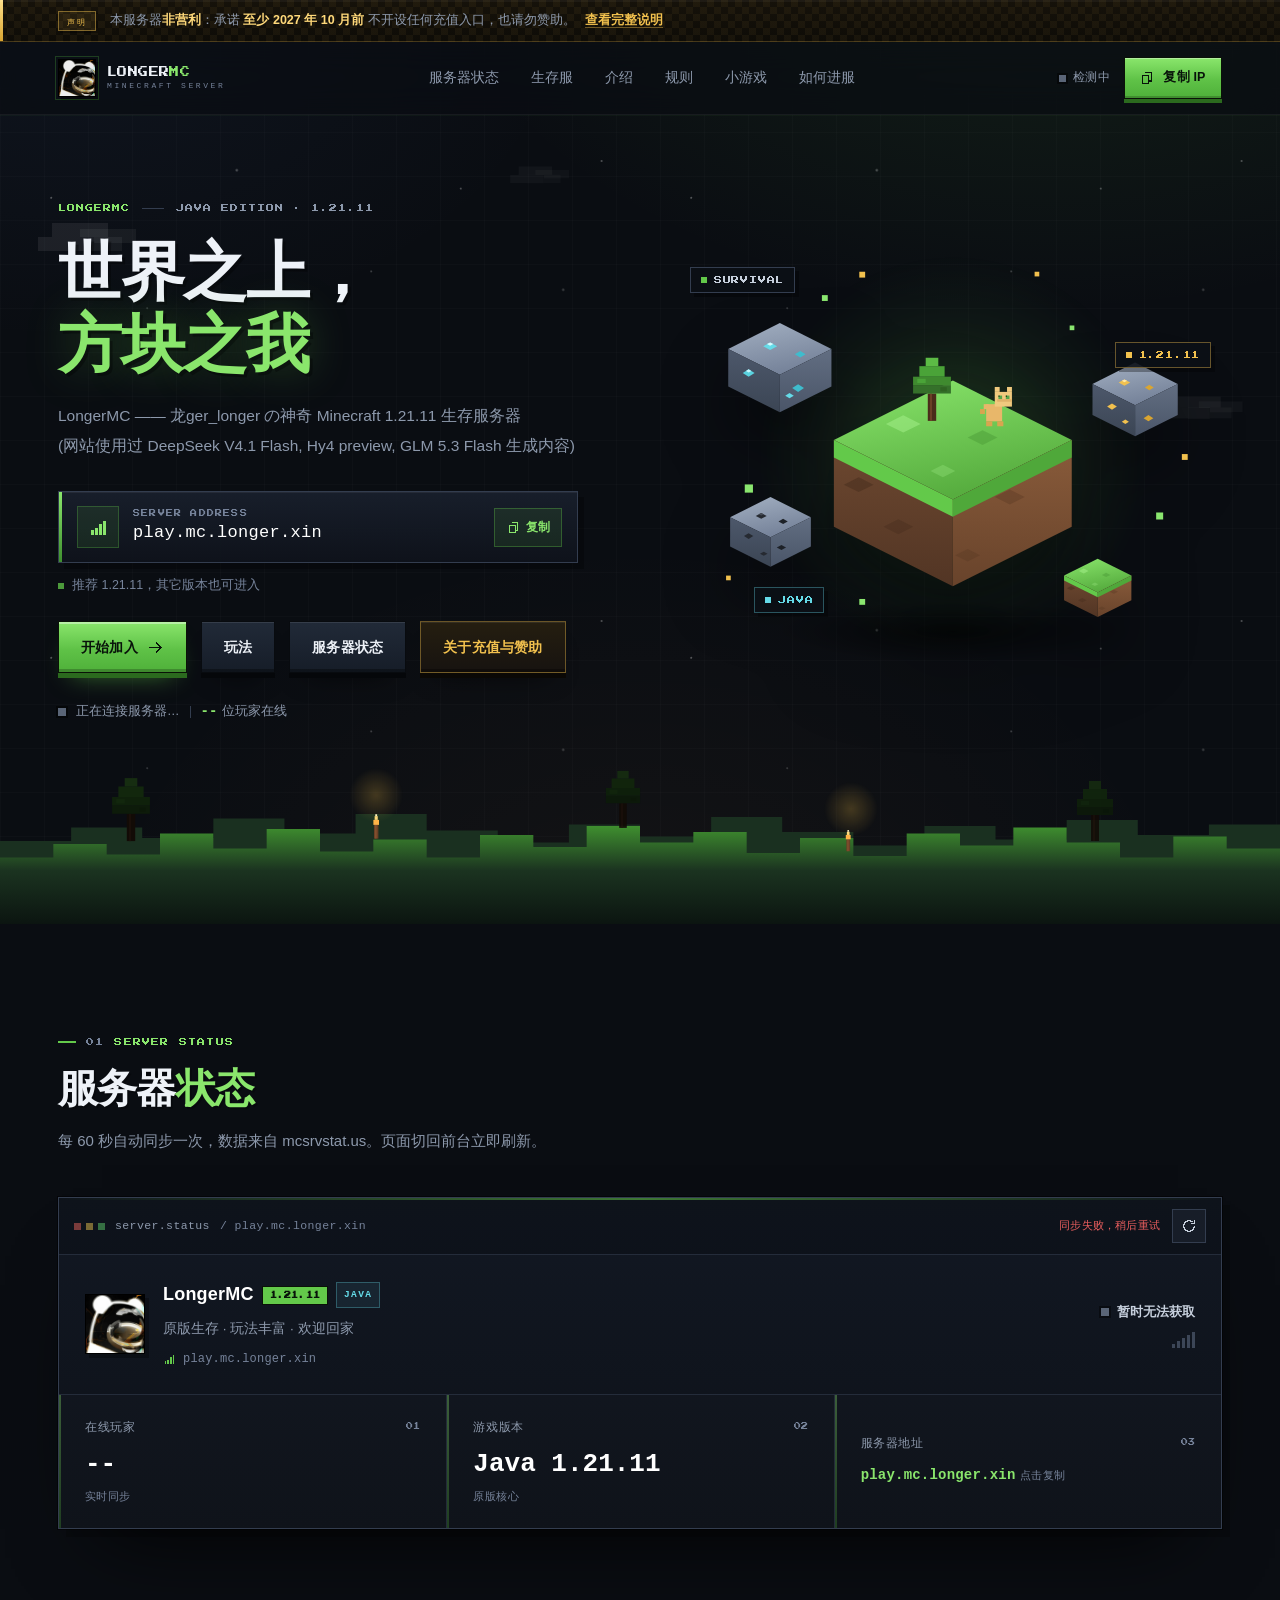
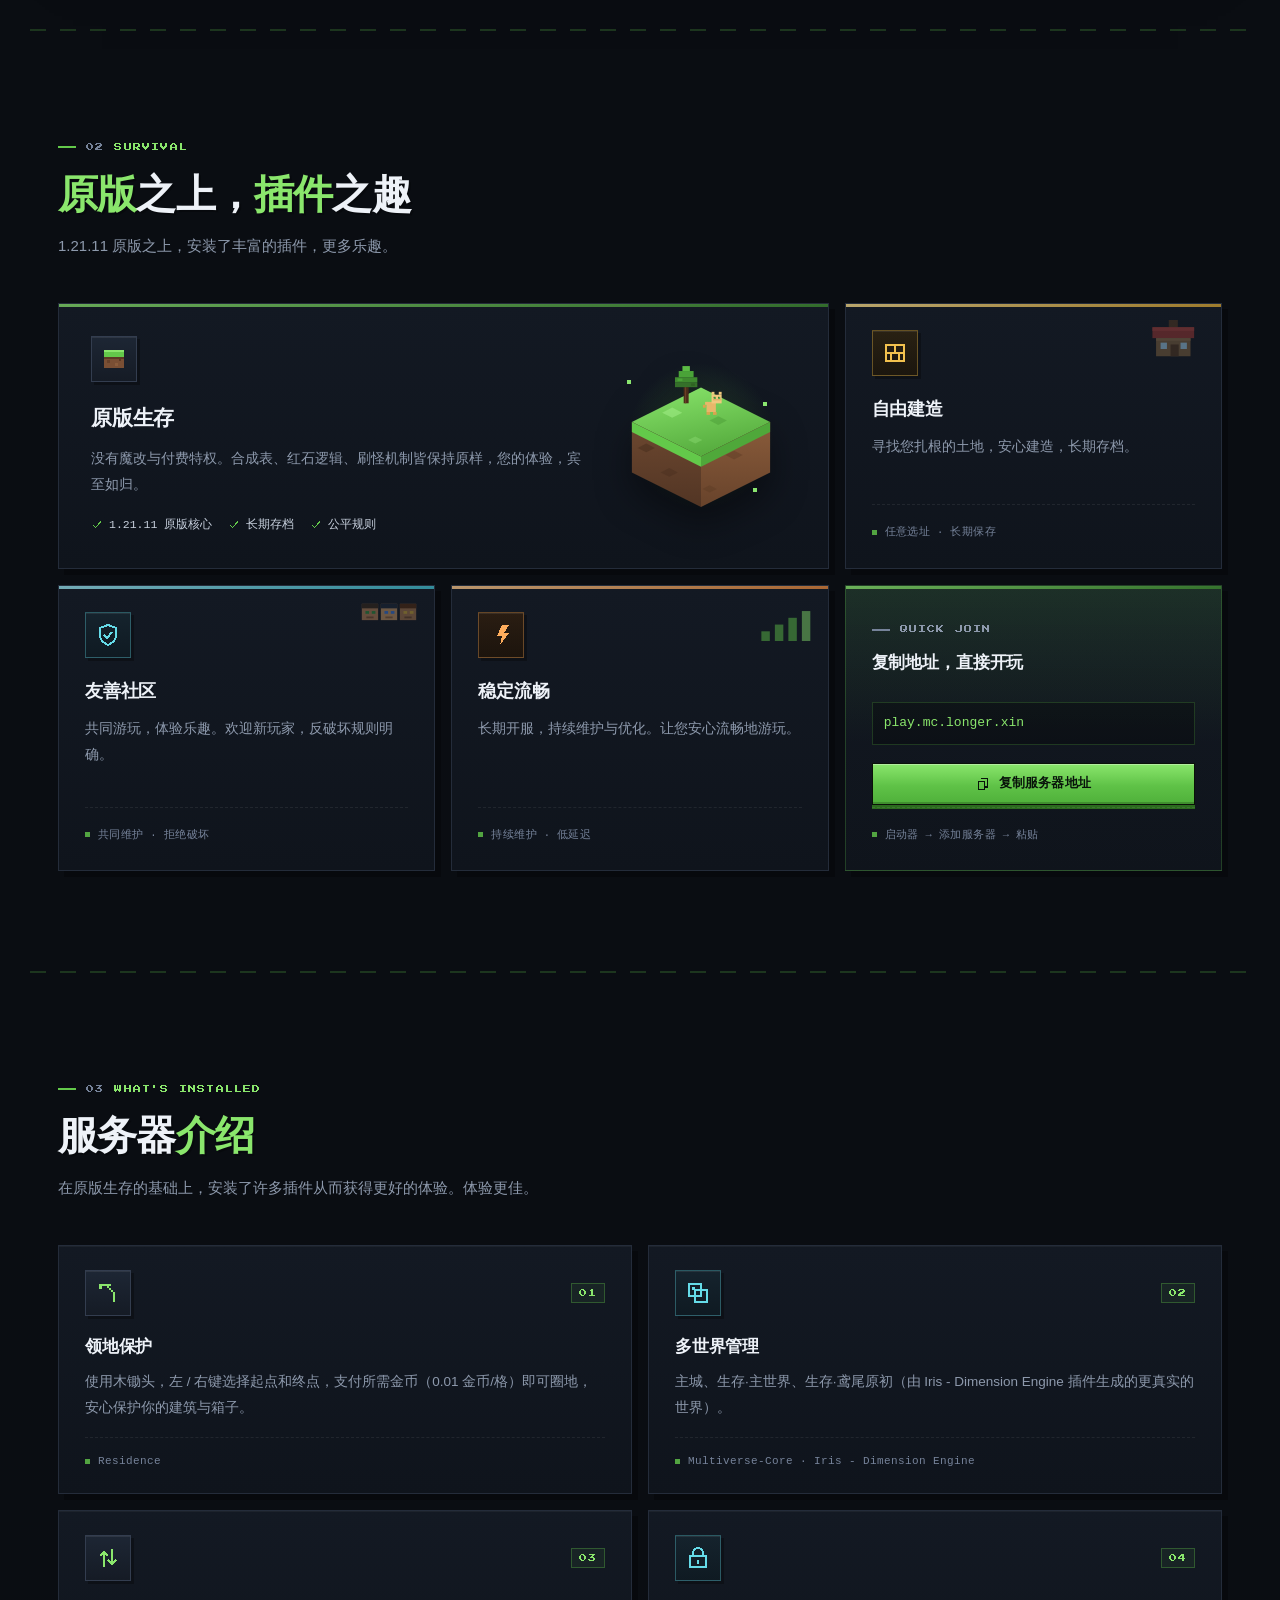
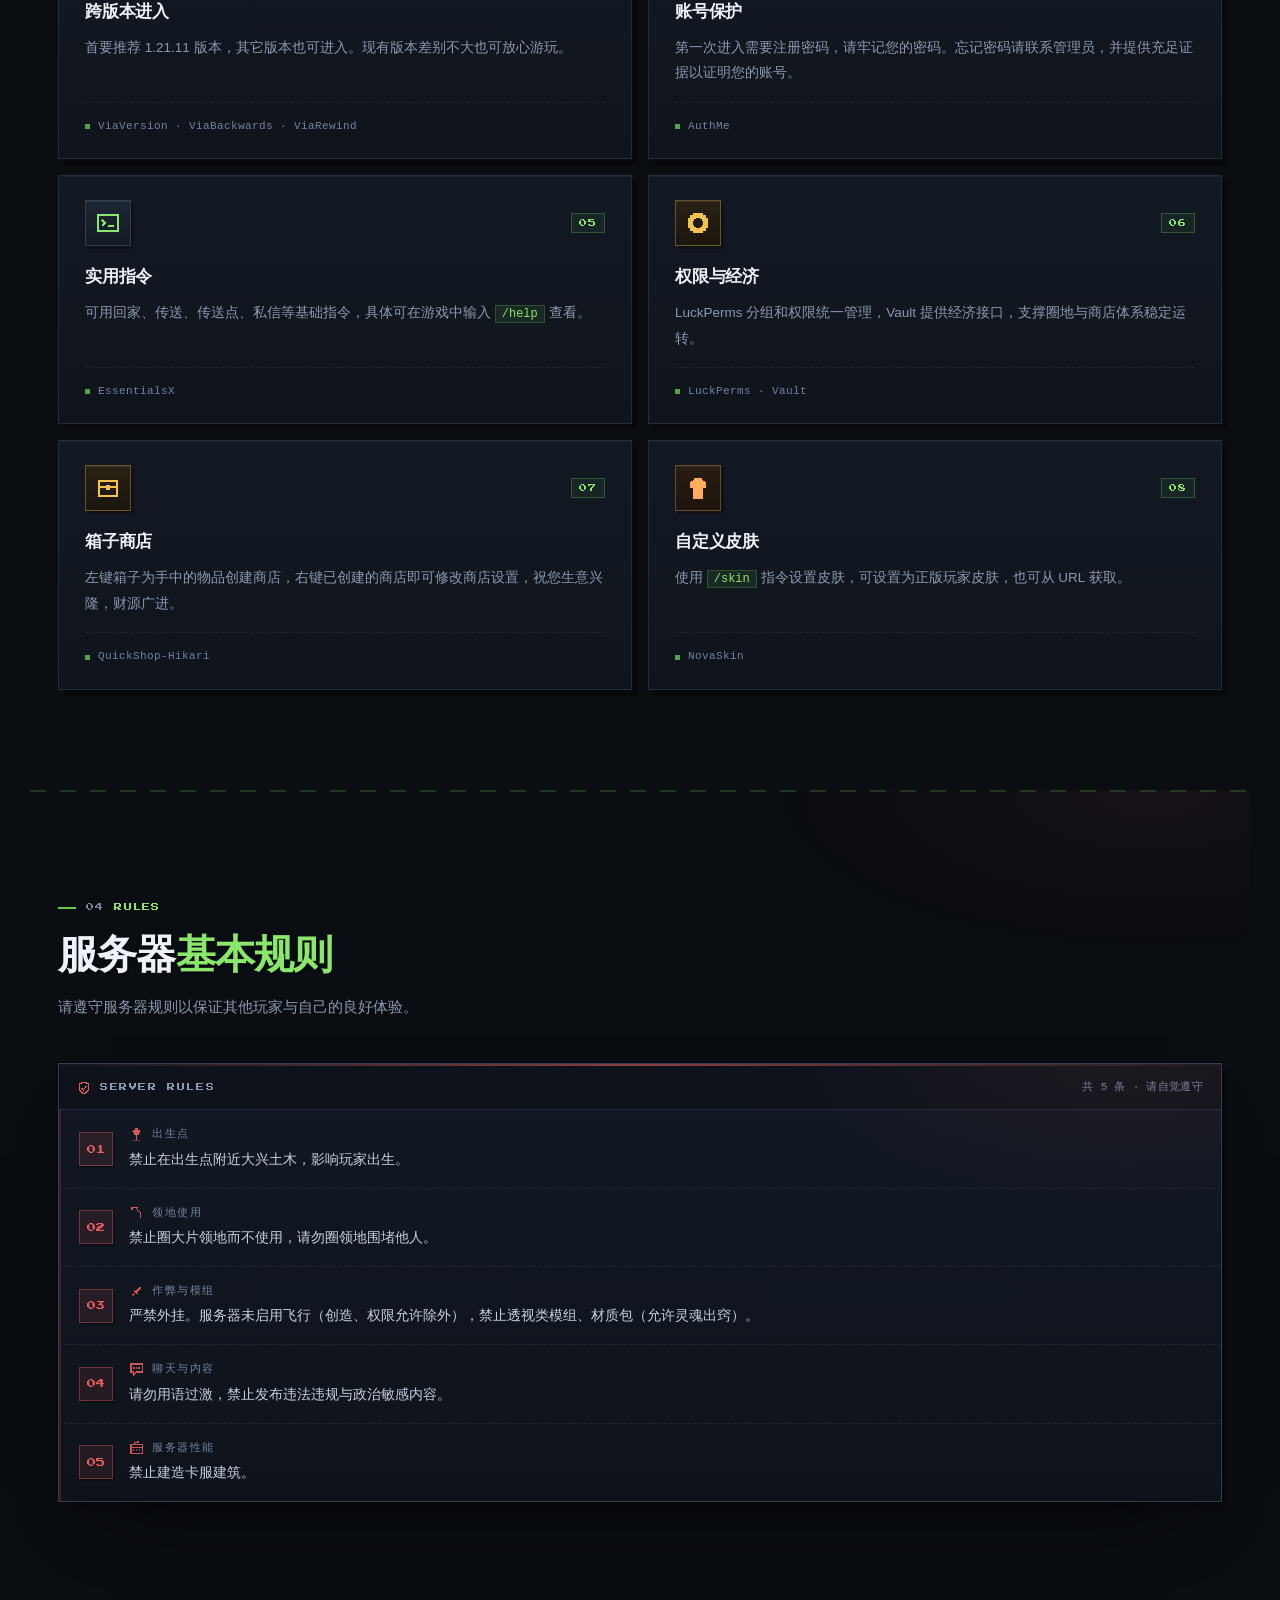
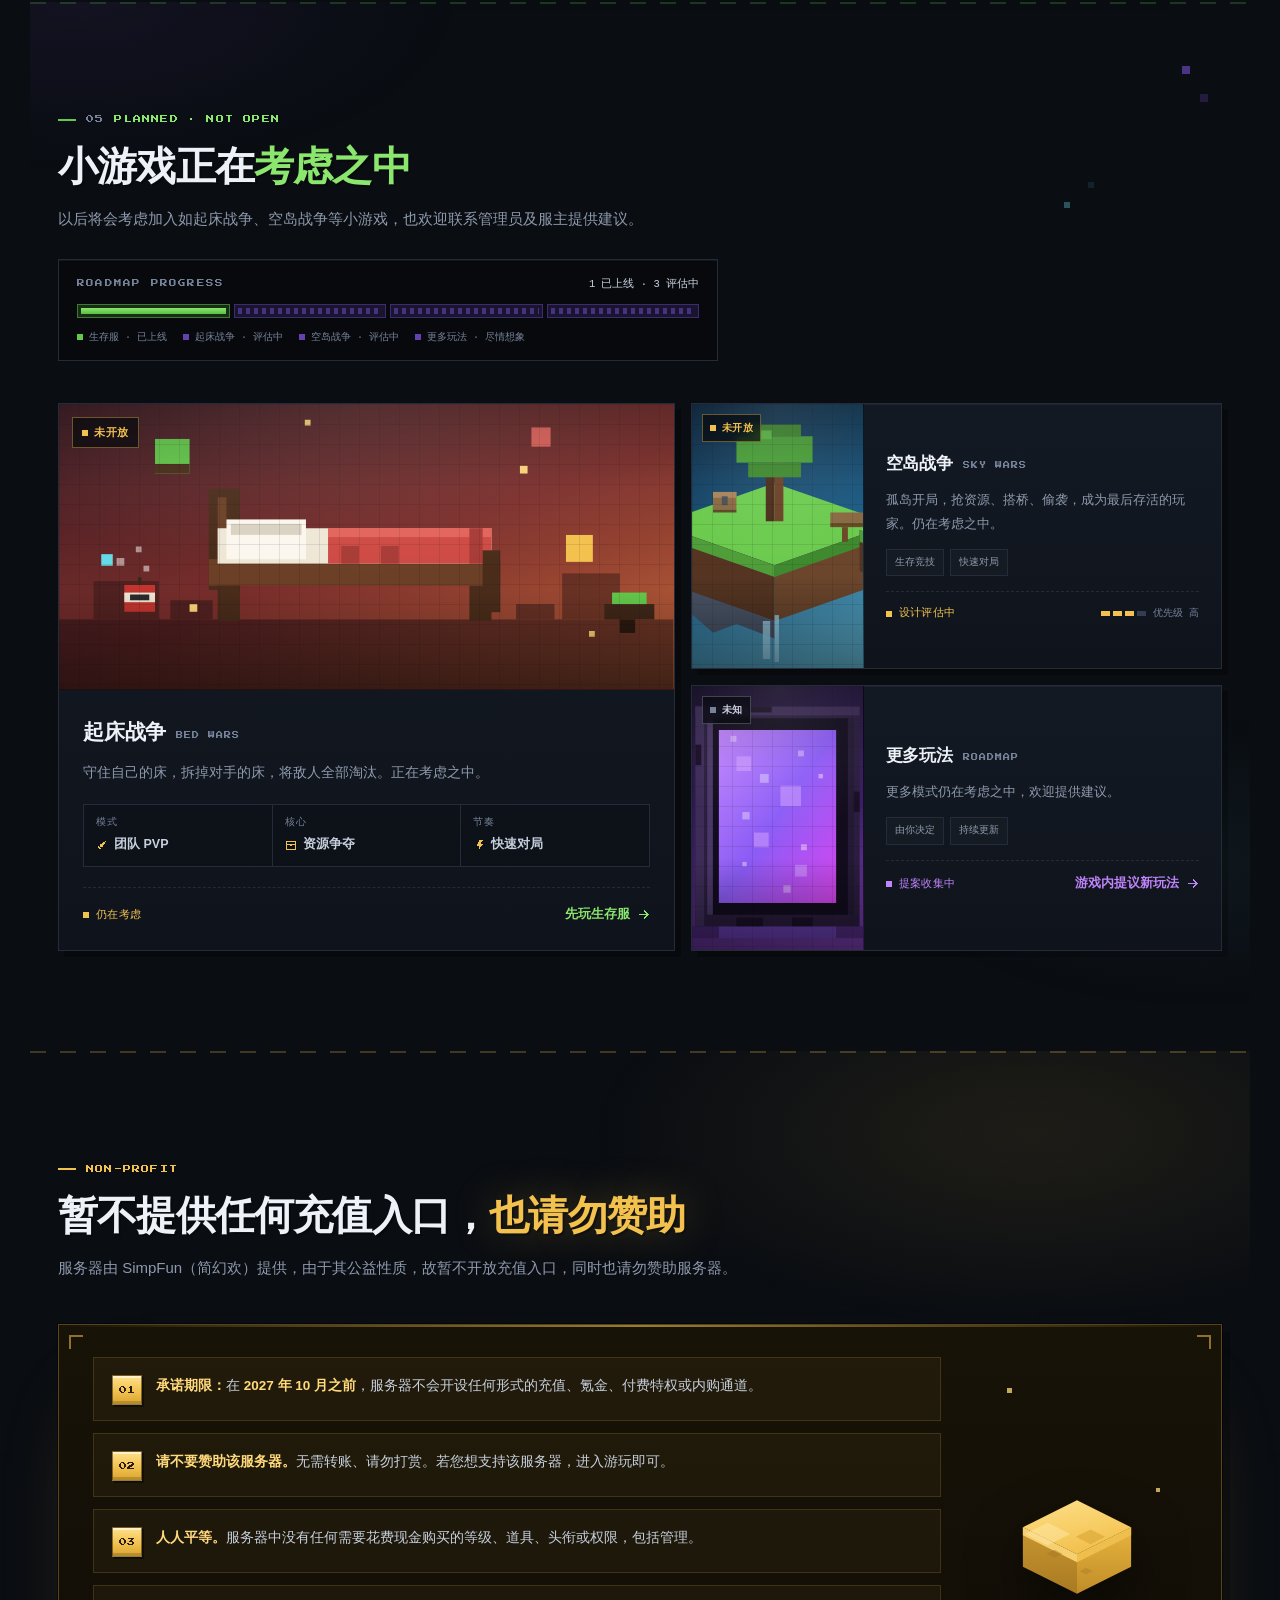
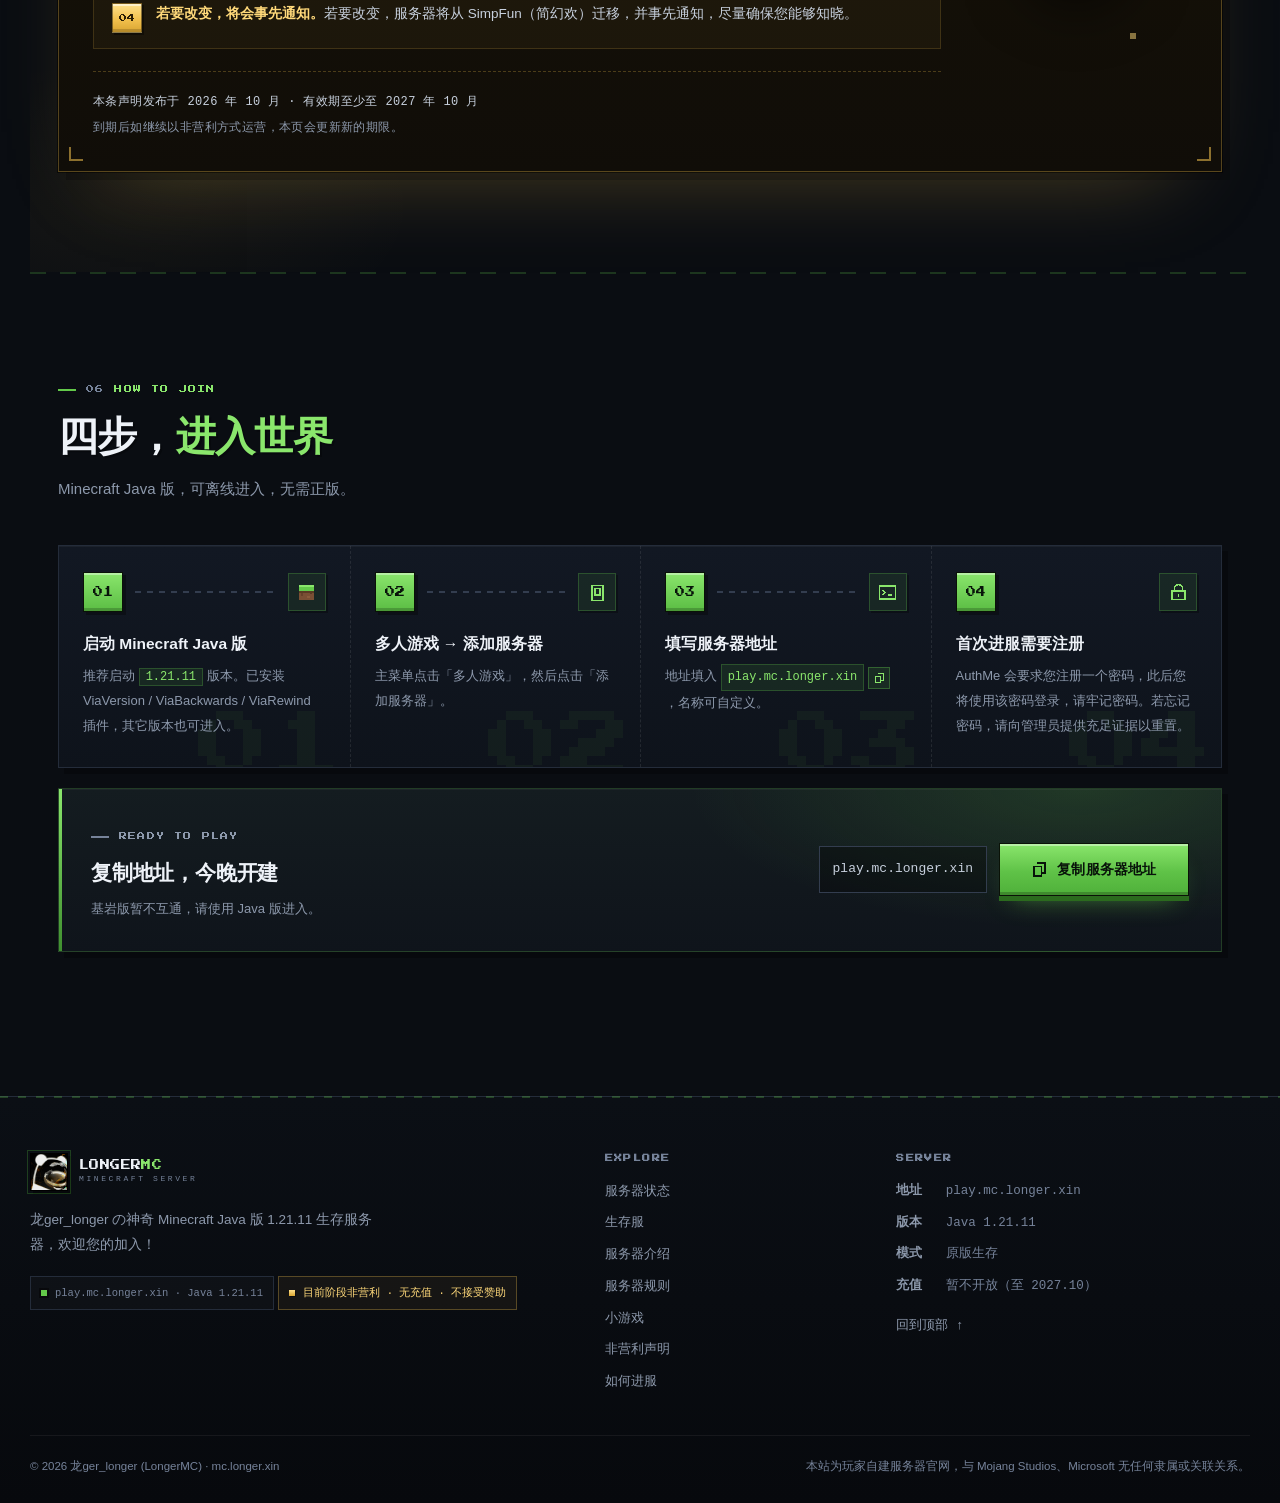
==== index.html @ 82d4eff8 "style: 调整代码缩进" ====
<!DOCTYPE html>
<html lang="zh-CN">
<head>
  <meta charset="UTF-8" />
  <meta name="viewport" content="width=device-width, initial-scale=1.0" />

  <title>LongerMC · 龙ger_longer の神奇 Minecraft 1.21.11 生存服务器</title>
  <meta name="description" content="LongerMC —— Minecraft Java 版 1.21.11 原版生存服务器，服务器地址 play.mc.longer.xin。领地保护、箱子商店、跨版本进入、自定义皮肤，长期运营，非营利无充值。未来将考虑加入起床战争、空岛战争等小游戏。" />
  <meta name="keywords" content="Minecraft,我的世界,服务器,1.21.11,生存服,LongerMC,龙ger_longer,领地保护,箱子商店,起床战争,空岛战争" />
  <meta name="author" content="LongerMC" />
  <meta name="theme-color" content="#0a0d12" />
  <link rel="canonical" href="https://mc.longer.xin/" />

  <!-- Open Graph / 社交分享 -->
  <meta property="og:type" content="website" />
  <meta property="og:site_name" content="LongerMC" />
  <meta property="og:title" content="LongerMC · 龙ger_longer の神奇 Minecraft 1.21.11 生存服务器" />
  <meta property="og:description" content="服务器地址：play.mc.longer.xin · 原版生存 · 长期存档" />
  <meta property="og:url" content="https://mc.longer.xin/" />
  <meta name="twitter:card" content="summary" />

  <link rel="icon" href="icon.jpg" type="image/jpeg" />
  <link rel="apple-touch-icon" href="icon.jpg" />

  <link rel="preload" href="assets/fonts/press-start-2p.woff2" as="font" type="font/woff2" crossorigin />
  <link rel="stylesheet" href="css/style.css" />

  <!-- 提前标记 JS 可用：避免禁用 JS 时内容被 reveal 动画隐藏 -->
  <script>document.documentElement.classList.add('js');</script>

  <script type="application/ld+json">
  {
    "@context": "https://schema.org",
    "@type": "WebSite",
    "name": "LongerMC",
    "alternateName": "LongerMC 生存服务器",
    "url": "https://mc.longer.xin/"
  }
  </script>
</head>
<body class="page-home">

  <a class="skip-link" href="#main">跳到主要内容</a>

  <!-- 滚动进度 -->
  <div class="scroll-progress" aria-hidden="true"><span id="scrollProgress"></span></div>

  <!-- ================= 顶部声明公告条 ================= -->
  <div class="announce" role="note" aria-label="非营利声明摘要">
    <div class="announce-inner">
      <span class="announce-badge">声明</span>
      <p>
        本服务器<b>非营利</b>：承诺 <b>至少 2027 年 10 月前</b> 不开设任何充值入口，也请勿赞助。
        <a href="#nonprofit">查看完整说明</a>
      </p>
    </div>
  </div>

  <!-- ================= 像素图标 / 插画资源 ================= -->
  <svg class="svg-sprite" xmlns="http://www.w3.org/2000/svg" aria-hidden="true" focusable="false">
    <defs>
      <linearGradient id="g-grass-top" x1="0" y1="0" x2=".4" y2="1">
        <stop offset="0" stop-color="#8ae66c"/><stop offset="1" stop-color="#57ad3f"/>
      </linearGradient>
      <linearGradient id="g-dirt-left" x1="0" y1="0" x2="0" y2="1">
        <stop offset="0" stop-color="#6d4830"/><stop offset="1" stop-color="#523524"/>
      </linearGradient>
      <linearGradient id="g-dirt-right" x1="0" y1="0" x2="0" y2="1">
        <stop offset="0" stop-color="#8a5c3b"/><stop offset="1" stop-color="#68432b"/>
      </linearGradient>
      <linearGradient id="g-stone-top" x1="0" y1="0" x2=".4" y2="1">
        <stop offset="0" stop-color="#a3b0c2"/><stop offset="1" stop-color="#76839a"/>
      </linearGradient>
      <linearGradient id="g-stone-left" x1="0" y1="0" x2="0" y2="1">
        <stop offset="0" stop-color="#4d586b"/><stop offset="1" stop-color="#3b4554"/>
      </linearGradient>
      <linearGradient id="g-stone-right" x1="0" y1="0" x2="0" y2="1">
        <stop offset="0" stop-color="#626e82"/><stop offset="1" stop-color="#4a5568"/>
      </linearGradient>
      <linearGradient id="g-goldblock-top" x1="0" y1="0" x2=".4" y2="1">
      <stop offset="0" stop-color="#ffe08a"/><stop offset="1" stop-color="#f2c14e"/>
    </linearGradient>
    <linearGradient id="g-goldblock-left" x1="0" y1="0" x2="0" y2="1">
      <stop offset="0" stop-color="#c9962f"/><stop offset="1" stop-color="#a87a22"/>
    </linearGradient>
    <linearGradient id="g-goldblock-right" x1="0" y1="0" x2="0" y2="1">
      <stop offset="0" stop-color="#e8b53f"/><stop offset="1" stop-color="#c08c28"/>
    </linearGradient>
    <linearGradient id="g-portal" x1="0" y1="0" x2="1" y2="1">
        <stop offset="0" stop-color="#c084fc"/><stop offset=".5" stop-color="#8b5cf6"/><stop offset="1" stop-color="#d946ef"/>
      </linearGradient>
    </defs>

    <!-- 等距草方块 -->
    <g id="cube-grass">
      <polygon points="0,-48 96,0 0,48 -96,0" fill="url(#g-grass-top)"/>
      <polygon points="-96,0 0,48 0,118 -96,70" fill="url(#g-dirt-left)"/>
      <polygon points="0,48 96,0 96,70 0,118" fill="url(#g-dirt-right)"/>
      <polygon points="-96,0 0,48 0,62 -96,14" fill="#63c94a"/>
      <polygon points="0,48 96,0 96,14 0,62" fill="#4fa83a"/>
      <path d="M-40,-20 l14,7 -14,7 -14,-7z" fill="#a6f28b" opacity=".5"/>
      <path d="M24,-8 l12,6 -12,6 -12,-6z" fill="#4a9a35" opacity=".45"/>
      <path d="M-8,20 l10,5 -10,5 -10,-5z" fill="#a6f28b" opacity=".28"/>
      <path d="M-76,30 l12,6 -12,6 -12,-6z" fill="#3f2719" opacity=".4"/>
      <path d="M-44,64 l12,6 -12,6 -12,-6z" fill="#3f2719" opacity=".3"/>
      <path d="M46,40 l12,6 -12,6 -12,-6z" fill="#4b2d1c" opacity=".28"/>
      <path d="M12,88 l10,5 -10,5 -10,-5z" fill="#4b2d1c" opacity=".22"/>
    </g>

    <!-- 等距钻石矿 -->
    <g id="cube-diamond">
      <polygon points="0,-48 96,0 0,48 -96,0" fill="url(#g-stone-top)"/>
      <polygon points="-96,0 0,48 0,118 -96,70" fill="url(#g-stone-left)"/>
      <polygon points="0,48 96,0 96,70 0,118" fill="url(#g-stone-right)"/>
      <g>
        <path d="M-18,-12 l13,7 -13,7 -13,-7z" fill="#65dbe8"/>
        <path d="M-18,-12 l6,3 -6,3 -6,-3z" fill="#d5fbff"/>
        <path d="M38,4 l10,6 -10,6 -10,-6z" fill="#3fbccd"/>
        <path d="M-58,38 l11,7 -11,7 -11,-7z" fill="#5ad2df"/>
        <path d="M-58,38 l5,3 -5,3 -5,-3z" fill="#c8f8ff"/>
        <path d="M34,66 l11,7 -11,7 -11,-7z" fill="#3fbccd"/>
        <path d="M18,82 l8,5 -8,5 -8,-5z" fill="#65dbe8"/>
      </g>
    </g>

    <!-- 等距金矿 -->
    <g id="cube-gold">
      <polygon points="0,-48 96,0 0,48 -96,0" fill="url(#g-stone-top)"/>
      <polygon points="-96,0 0,48 0,118 -96,70" fill="url(#g-stone-left)"/>
      <polygon points="0,48 96,0 96,70 0,118" fill="url(#g-stone-right)"/>
      <g>
        <path d="M-24,-10 l13,7 -13,7 -13,-7z" fill="#f2c14e"/>
        <path d="M-24,-10 l6,3 -6,3 -6,-3z" fill="#ffe9a8"/>
        <path d="M32,2 l10,6 -10,6 -10,-6z" fill="#d9a531"/>
        <path d="M-52,44 l11,7 -11,7 -11,-7z" fill="#f2c14e"/>
        <path d="M30,70 l11,7 -11,7 -11,-7z" fill="#d9a531"/>
        <path d="M-22,80 l8,5 -8,5 -8,-5z" fill="#f2c14e"/>
      </g>
    </g>

    <!-- 等距金块（声明区装饰） -->
    <g id="cube-goldblock">
      <polygon points="0,-48 96,0 0,48 -96,0" fill="url(#g-goldblock-top)"/>
      <polygon points="-96,0 0,48 0,118 -96,70" fill="url(#g-goldblock-left)"/>
      <polygon points="0,48 96,0 96,70 0,118" fill="url(#g-goldblock-right)"/>
      <polygon points="-96,0 0,48 0,62 -96,14" fill="#f6d070"/>
      <polygon points="0,48 96,0 96,14 0,62" fill="#efbf4d"/>
      <path d="M-52,-8 l40,20 -40,20 -40,-20z" fill="#ffe9a8" opacity=".5"/>
      <path d="M24,4 l26,13 -26,13 -26,-13z" fill="#d9a531" opacity=".6"/>
      <path d="M-40,40 l14,7 -14,7 -14,-7z" fill="#a87a22" opacity=".5"/>
      <path d="M16,72 l12,6 -12,6 -12,-6z" fill="#a87a22" opacity=".4"/>
    </g>

    <!-- 等距煤矿石 -->
    <g id="cube-coal">
      <polygon points="0,-48 96,0 0,48 -96,0" fill="url(#g-stone-top)"/>
      <polygon points="-96,0 0,48 0,118 -96,70" fill="url(#g-stone-left)"/>
      <polygon points="0,48 96,0 96,70 0,118" fill="url(#g-stone-right)"/>
      <g>
        <path d="M-22,-10 l13,7 -13,7 -13,-7z" fill="#262a31"/>
        <path d="M-22,-10 l6,3 -6,3 -6,-3z" fill="#454b55"/>
        <path d="M30,4 l11,6 -11,6 -11,-6z" fill="#1d2127"/>
        <path d="M-52,38 l11,7 -11,7 -11,-7z" fill="#262a31"/>
        <path d="M26,66 l11,6 -11,6 -11,-6z" fill="#1d2127"/>
        <path d="M-16,82 l9,5 -9,5 -9,-5z" fill="#262a31"/>
      </g>
    </g>

    <!-- 像素橡树（主视觉装饰） -->
    <g id="pixel-tree">
      <rect x="14" y="18" width="8" height="26" fill="#4a2c1a"/>
      <rect x="16" y="18" width="2" height="26" fill="#6b4026"/>
      <rect x="0" y="10" width="36" height="8" fill="#35702a"/>
      <rect x="0" y="2" width="36" height="8" fill="#3f8a2f"/>
      <rect x="6" y="-8" width="24" height="10" fill="#4aa338"/>
      <rect x="12" y="-16" width="12" height="8" fill="#5cbb45"/>
      <rect x="4" y="4" width="8" height="4" fill="#4aa338"/>
      <rect x="26" y="12" width="6" height="4" fill="#2f6322"/>
    </g>

    <!-- 像素猫（坐在方块上） -->
    <g id="pixel-cat">
      <rect x="-14" y="-10" width="4" height="4" fill="#d9a54f"/>
      <rect x="-11" y="-14" width="4" height="4" fill="#e8b76a"/>
      <rect x="-9" y="-14" width="13" height="14" fill="#e8b76a"/>
      <rect x="-2" y="-24" width="14" height="12" fill="#f0c97e"/>
      <rect x="-2" y="-28" width="4" height="4" fill="#f0c97e"/>
      <rect x="8" y="-28" width="4" height="4" fill="#f0c97e"/>
      <rect x="1" y="-21" width="3" height="3" fill="#57a64a"/>
      <rect x="7" y="-21" width="3" height="3" fill="#57a64a"/>
      <rect x="1" y="-21" width="1" height="1" fill="#173015"/>
      <rect x="7" y="-21" width="1" height="1" fill="#173015"/>
      <rect x="0" y="-18" width="12" height="2" fill="#e0b268"/>
      <rect x="-9" y="0" width="5" height="4" fill="#d9a54f"/>
      <rect x="0" y="0" width="5" height="4" fill="#d9a54f"/>
    </g>

    <!-- 像素火把（地面装饰） -->
    <g id="pixel-torch">
      <rect x="6" y="14" width="7" height="22" fill="#6b4026"/>
      <rect x="8" y="14" width="2" height="22" fill="#8a5530"/>
      <rect x="5" y="6" width="9" height="8" fill="#ffb347"/>
      <rect x="7" y="0" width="5" height="6" fill="#ffd97a"/>
      <rect x="8" y="-3" width="3" height="3" fill="#fff3c4"/>
    </g>

    <!-- 通用图标：16/24 网格，硬边像素风 -->
    <symbol id="i-copy" viewBox="0 0 24 24">
      <g fill="none" stroke="currentColor" stroke-width="2" stroke-linejoin="miter">
        <path d="M9 3h11v14h-4"/>
        <path d="M4 8h11v13H4z"/>
      </g>
    </symbol>
    <symbol id="i-check" viewBox="0 0 24 24">
      <path d="m4 12 5 5L20 5" fill="none" stroke="currentColor" stroke-width="2"/>
    </symbol>
    <symbol id="i-arrow" viewBox="0 0 24 24">
      <path d="M3 12h16M13 5l7 7-7 7" fill="none" stroke="currentColor" stroke-width="2"/>
    </symbol>
    <symbol id="i-refresh" viewBox="0 0 24 24">
      <g fill="none" stroke="currentColor" stroke-width="2">
        <path d="M20 12a8 8 0 1 1-2.4-5.7"/>
        <path d="M20 3v5h-5"/>
      </g>
    </symbol>
    <symbol id="i-signal" viewBox="0 0 24 24">
      <g fill="currentColor">
        <rect x="3" y="15" width="3" height="6"/>
        <rect x="8" y="12" width="3" height="9"/>
        <rect x="13" y="8" width="3" height="13"/>
        <rect x="18" y="4" width="3" height="17"/>
      </g>
    </symbol>
    <symbol id="i-terminal" viewBox="0 0 24 24">
      <g fill="none" stroke="currentColor" stroke-width="2">
        <path d="M2 4h20v16H2z"/>
        <path d="m6 9 3 3-3 3M12 15h6"/>
      </g>
    </symbol>
    <symbol id="i-grass" viewBox="0 0 24 24">
      <rect x="2" y="3" width="20" height="7" fill="#63c94a"/>
      <rect x="2" y="3" width="20" height="2" fill="#8ae66c"/>
      <rect x="2" y="10" width="20" height="11" fill="#7a4f34"/>
      <rect x="2" y="10" width="20" height="2" fill="#5b3a24"/>
      <rect x="5" y="13" width="3" height="3" fill="#66412a"/>
      <rect x="13" y="16" width="3" height="3" fill="#8a5c3c"/>
      <rect x="17" y="12" width="2" height="2" fill="#5b3a24"/>
    </symbol>
    <symbol id="i-pickaxe" viewBox="0 0 24 24">
      <g fill="currentColor">
        <rect x="3" y="4" width="5" height="2"/>
        <rect x="7" y="2" width="10" height="2"/>
        <rect x="17" y="4" width="4" height="2"/>
        <rect x="19" y="6" width="2" height="2"/>
        <rect x="11" y="7" width="2" height="2"/>
        <rect x="9" y="9" width="2" height="2"/>
        <rect x="7" y="11" width="2" height="2"/>
        <rect x="5" y="13" width="2" height="8"/>
      </g>
    </symbol>
    <symbol id="i-bricks" viewBox="0 0 24 24">
      <g fill="none" stroke="currentColor" stroke-width="2">
        <path d="M3 4h18v16H3z"/>
        <path d="M3 12h18M12 4v8M8 12v8M16 12v8"/>
      </g>
    </symbol>
    <symbol id="i-shield" viewBox="0 0 24 24">
      <g fill="none" stroke="currentColor" stroke-width="2" stroke-linejoin="miter">
        <path d="M12 2 4 5v7c0 5 3.5 8 8 10 4.5-2 8-5 8-10V5l-8-3Z"/>
        <path d="m8 12 3 3 5-6"/>
      </g>
    </symbol>
    <symbol id="i-bolt" viewBox="0 0 24 24">
      <path d="M13 2h7l-5 8h5l-9 12 2-9H8l5-11Z" fill="currentColor"/>
    </symbol>
    <symbol id="i-bed" viewBox="0 0 24 24">
      <g fill="currentColor">
        <rect x="2" y="7" width="4" height="12"/>
        <rect x="6" y="10" width="14" height="4"/>
        <rect x="6" y="14" width="14" height="2"/>
        <rect x="8" y="8" width="5" height="3"/>
        <rect x="19" y="12" width="3" height="8"/>
        <rect x="6" y="16" width="2" height="4"/>
        <rect x="18" y="16" width="2" height="4"/>
      </g>
    </symbol>
    <symbol id="i-island" viewBox="0 0 24 24">
      <g fill="currentColor">
        <path d="M2 9h20l-6 5H8L2 9Z"/>
        <path d="M8 14h8l-2 4h-4l-2-4Z"/>
        <rect x="11" y="2" width="2" height="6"/>
        <rect x="8" y="2" width="8" height="3"/>
        <rect x="6" y="5" width="12" height="2"/>
      </g>
    </symbol>
    <symbol id="i-portal" viewBox="0 0 24 24">
      <g fill="none" stroke="currentColor" stroke-width="2">
        <path d="M4 3h16v18H4z"/>
        <path d="M8 7h8v10H8z"/>
      </g>
    </symbol>
    <symbol id="i-sword" viewBox="0 0 24 24">
      <g transform="rotate(45 12 12)" fill="currentColor">
        <rect x="11" y="1" width="2" height="3"/>
        <rect x="10" y="4" width="4" height="9"/>
        <rect x="8" y="13" width="8" height="2"/>
        <rect x="11" y="15" width="2" height="6"/>
        <rect x="9" y="19" width="6" height="2"/>
      </g>
    </symbol>
    <symbol id="i-door" viewBox="0 0 24 24">
      <g fill="none" stroke="currentColor" stroke-width="2">
        <path d="M5 3h14v19H5z"/>
        <path d="M9 7h6v8H9z"/>
      </g>
      <rect x="15" y="13" width="2" height="2" fill="currentColor"/>
    </symbol>
    <symbol id="i-home" viewBox="0 0 24 24">
      <g fill="none" stroke="currentColor" stroke-width="2" stroke-linejoin="miter">
        <path d="M3 11 12 3l9 8v10H3z"/>
        <path d="M10 21v-6h4v6"/>
      </g>
    </symbol>
    <symbol id="i-head" viewBox="0 0 16 16">
      <g shape-rendering="crispEdges">
        <rect width="16" height="16" fill="#3a2a1f"/>
        <rect x="2" y="4" width="12" height="12" fill="#c8946a"/>
        <rect x="2" y="4" width="12" height="2" fill="#3a2a1f"/>
        <rect x="2" y="6" width="3" height="4" fill="#3a2a1f"/>
        <rect x="11" y="6" width="3" height="4" fill="#3a2a1f"/>
        <rect x="5" y="9" width="2" height="2" fill="#2b2118"/>
        <rect x="9" y="9" width="2" height="2" fill="#2b2118"/>
        <rect x="7" y="12" width="3" height="1" fill="#8a5a3a"/>
      </g>
    </symbol>

    <!-- 插件图标：木锄头（领地保护） -->
    <symbol id="i-hoe" viewBox="0 0 24 24">
      <g fill="currentColor">
        <rect x="3" y="3" width="12" height="2"/>
        <rect x="3" y="5" width="3" height="3"/>
        <rect x="11" y="5" width="2" height="2"/>
        <rect x="13" y="7" width="2" height="2"/>
        <rect x="15" y="9" width="2" height="2"/>
        <rect x="17" y="11" width="2" height="10"/>
      </g>
    </symbol>
    <!-- 插件图标：多世界 -->
    <symbol id="i-worlds" viewBox="0 0 24 24">
      <g fill="none" stroke="currentColor" stroke-width="2" stroke-linejoin="miter">
        <path d="M3 3h12v12H3z"/>
        <path d="M9 9h12v12H9z"/>
      </g>
      <rect x="6" y="6" width="3" height="3" fill="currentColor"/>
    </symbol>
    <!-- 插件图标：跨版本 -->
    <symbol id="i-swap" viewBox="0 0 24 24">
      <g fill="none" stroke="currentColor" stroke-width="2" stroke-linejoin="miter">
        <path d="M8 21V6M4 10l4-4 4 4"/>
        <path d="M16 3v15M12 14l4 4 4-4"/>
      </g>
    </symbol>
    <!-- 插件图标：账号保护 -->
    <symbol id="i-lock" viewBox="0 0 24 24">
      <g fill="none" stroke="currentColor" stroke-width="2" stroke-linejoin="miter">
        <path d="M7 10V7a5 5 0 0 1 10 0v3"/>
        <path d="M4 10h16v11H4z"/>
      </g>
      <rect x="11" y="14" width="2" height="4" fill="currentColor"/>
    </symbol>
    <!-- 插件图标：经济金币 -->
    <symbol id="i-coin" viewBox="0 0 24 24">
      <path fill="currentColor" fill-rule="evenodd"
            d="M7 2h10v2h3v3h2v10h-2v3h-3v2H7v-2H4v-3H2V7h2V4h3V2zm5 5a5 5 0 1 0 0 10 5 5 0 0 0 0-10z"/>
    </symbol>
    <!-- 插件图标：箱子商店 -->
    <symbol id="i-chest" viewBox="0 0 24 24">
      <g fill="none" stroke="currentColor" stroke-width="2" stroke-linejoin="miter">
        <path d="M3 5h18v15H3z"/>
        <path d="M3 11h18"/>
      </g>
      <rect x="10" y="9" width="4" height="5" fill="currentColor"/>
    </symbol>
    <!-- 插件图标：自定义皮肤 -->
    <symbol id="i-shirt" viewBox="0 0 24 24">
      <path fill="currentColor" d="M8 2h8v2l4 2v6h-3v11H7V12H4V6l4-2V2zm2 3h4l-2 2-2-2z"/>
    </symbol>

    <!-- 规则图标：出生点树苗 -->
    <symbol id="i-tree" viewBox="0 0 24 24">
      <g fill="currentColor">
        <rect x="9" y="2" width="6" height="2"/>
        <rect x="6" y="4" width="12" height="6"/>
        <rect x="8" y="10" width="8" height="2"/>
        <rect x="11" y="12" width="2" height="9"/>
        <rect x="7" y="21" width="10" height="2" opacity=".5"/>
      </g>
    </symbol>
    <!-- 规则图标：聊天行为 -->
    <symbol id="i-chat" viewBox="0 0 24 24">
      <path d="M3 3h18v13h-9l-5 5v-5H3z" fill="none" stroke="currentColor" stroke-width="2" stroke-linejoin="miter"/>
      <g fill="currentColor">
        <rect x="7" y="8" width="2.4" height="2.4"/>
        <rect x="11" y="8" width="2.4" height="2.4"/>
        <rect x="15" y="8" width="2.4" height="2.4"/>
      </g>
    </symbol>
    <!-- 规则图标：TNT / 服务器性能 -->
    <symbol id="i-tnt" viewBox="0 0 24 24">
      <g fill="none" stroke="currentColor" stroke-width="2" stroke-linejoin="miter">
        <path d="M3 7h18v14H3z"/>
        <path d="M3 12h18"/>
      </g>
      <path d="M9 7V4h3" fill="none" stroke="currentColor" stroke-width="2"/>
      <rect x="13" y="2" width="2.5" height="2.5" fill="currentColor"/>
      <g fill="currentColor" opacity=".8">
        <rect x="6" y="15" width="2" height="3"/>
        <rect x="11" y="15" width="2" height="3"/>
        <rect x="16" y="15" width="2" height="3"/>
      </g>
    </symbol>

    <!-- 小游戏插画 -->
    <symbol id="art-bed" viewBox="0 0 320 180">
      <g opacity=".45">
        <rect x="0" y="128" width="320" height="52" fill="#190d12"/>
        <rect x="18" y="108" width="34" height="20" fill="#2b1716"/>
        <rect x="58" y="118" width="22" height="10" fill="#221216"/>
        <rect x="262" y="104" width="30" height="24" fill="#2b1716"/>
        <rect x="238" y="120" width="20" height="8" fill="#221216"/>
      </g>
      <g transform="translate(78 46) scale(1.15)">
        <rect x="0" y="12" width="14" height="46" fill="#4a2c1a"/>
        <rect x="4" y="16" width="4" height="38" fill="#6b4026"/>
        <rect x="0" y="44" width="132" height="12" fill="#6b4026"/>
        <rect x="4" y="30" width="124" height="16" fill="#efe7d6"/>
        <rect x="8" y="26" width="36" height="18" fill="#fbf7ee"/>
        <rect x="10" y="28" width="32" height="5" fill="#d9d2c2"/>
        <rect x="54" y="30" width="74" height="16" fill="#cf4a44"/>
        <rect x="54" y="30" width="74" height="4" fill="#e2635b"/>
        <rect x="60" y="38" width="8" height="8" fill="#a83b36"/>
        <rect x="78" y="38" width="8" height="8" fill="#a83b36"/>
        <rect x="118" y="30" width="6" height="16" fill="#a83b36"/>
        <rect x="4" y="56" width="10" height="16" fill="#4a2c1a"/>
        <rect x="118" y="56" width="10" height="16" fill="#4a2c1a"/>
        <rect x="124" y="40" width="8" height="28" fill="#4a2c1a"/>
      </g>
      <rect x="50" y="34" width="18" height="18" fill="#63c94a"/>
      <rect x="50" y="47" width="18" height="5" fill="#4a2c1a"/>
      <rect x="264" y="84" width="14" height="14" fill="#f2c14e"/>
      <rect x="246" y="28" width="10" height="10" fill="#e2635b"/>
      <g fill="#ffd97a">
        <rect x="68" y="120" width="4" height="4"/>
        <rect x="240" y="48" width="4" height="4"/>
        <rect x="276" y="134" width="3" height="3"/>
        <rect x="128" y="24" width="3" height="3"/>
      </g>
      <!-- 右侧小浮岛 -->
      <g>
        <rect x="284" y="120" width="26" height="8" fill="#3f2719"/>
        <rect x="288" y="114" width="18" height="6" fill="#63c94a"/>
        <rect x="292" y="128" width="8" height="7" fill="#2b1a10"/>
      </g>
      <!-- TNT 与爆炸粒子 -->
      <g transform="translate(34 110)">
        <rect x="0" y="0" width="16" height="14" fill="#c2352f"/>
        <rect x="0" y="4" width="16" height="5" fill="#efe7d6"/>
        <rect x="3" y="5" width="10" height="3" fill="#2b2b2b"/>
        <rect x="7" y="-4" width="2" height="4" fill="#3a2a18"/>
      </g>
      <g fill="#fff" opacity=".5">
        <rect x="30" y="96" width="4" height="4"/>
        <rect x="40" y="90" width="3" height="3"/>
        <rect x="44" y="100" width="3" height="3"/>
      </g>
      <!-- 钻石点 -->
      <rect x="22" y="94" width="6" height="6" fill="#65dbe8"/>
    </symbol>

    <symbol id="art-island" viewBox="0 0 320 180">
      <g transform="translate(78 30)">
        <polygon points="0,52 80,24 160,52 80,80" fill="#6ccb4f"/>
        <polygon points="0,52 80,80 80,118 0,90" fill="#553522"/>
        <polygon points="80,80 160,52 160,90 80,118" fill="#6b462c"/>
        <polygon points="0,52 80,80 80,88 0,60" fill="#4f9e3a"/>
        <polygon points="80,80 160,52 160,60 80,88" fill="#3f8a2f"/>
        <polygon points="0,90 80,118 80,130 54,120 38,126 22,112 0,106" fill="#4a5568"/>
        <rect x="74" y="6" width="6" height="44" fill="#4a2c1a"/>
        <rect x="80" y="6" width="6" height="44" fill="#6b4026"/>
        <rect x="62" y="-16" width="36" height="8" fill="#3f8a2f"/>
        <rect x="54" y="-8" width="52" height="18" fill="#4aa338"/>
        <rect x="62" y="10" width="36" height="10" fill="#3f8a2f"/>
        <rect x="66" y="-12" width="12" height="6" fill="#5cbb45"/>
      </g>
      <g fill="#ffffff" opacity=".8">
        <rect x="38" y="142" width="32" height="8"/>
        <rect x="48" y="134" width="18" height="8"/>
        <rect x="228" y="116" width="38" height="8"/>
        <rect x="240" y="108" width="20" height="8"/>
      </g>
      <rect x="258" y="50" width="14" height="14" fill="#6ccb4f"/>
      <rect x="258" y="60" width="14" height="4" fill="#4a2c1a"/>
      <g fill="#c8f8ff">
        <rect x="70" y="40" width="3" height="3"/>
        <rect x="238" y="150" width="4" height="4"/>
        <rect x="286" y="98" width="3" height="3"/>
      </g>
      <!-- 主岛宝箱 -->
      <g transform="translate(116 60)">
        <rect x="0" y="0" width="16" height="12" fill="#8a6a44"/>
        <rect x="0" y="0" width="16" height="4" fill="#a8845a"/>
        <rect x="6" y="3" width="4" height="6" fill="#4a4f58"/>
        <rect x="0" y="12" width="16" height="2" fill="#5f452c"/>
      </g>
      <!-- 第二座浮岛与小树 -->
      <g>
        <polygon points="216,86 258,70 300,86 258,102" fill="#6ccb4f"/>
        <polygon points="216,86 258,102 258,132 216,114" fill="#553522"/>
        <polygon points="258,102 300,86 300,114 258,132" fill="#6b462c"/>
        <polygon points="216,86 258,102 258,110 216,94" fill="#4f9e3a"/>
        <polygon points="258,102 300,86 300,94 258,110" fill="#3f8a2f"/>
        <rect x="242" y="76" width="5" height="12" fill="#4a2c1a"/>
        <rect x="244" y="76" width="2" height="12" fill="#6b4026"/>
        <rect x="230" y="66" width="30" height="8" fill="#3f8a2f"/>
        <rect x="236" y="56" width="18" height="10" fill="#4aa338"/>
        <rect x="241" y="50" width="8" height="6" fill="#5cbb45"/>
      </g>
      <!-- 连接两岛的木桥 -->
      <g>
        <rect x="196" y="74" width="64" height="7" fill="#8a6a44"/>
        <rect x="196" y="81" width="64" height="3" fill="#6b4a28"/>
        <rect x="204" y="84" width="4" height="10" fill="#6b4a28"/>
        <rect x="248" y="84" width="4" height="10" fill="#6b4a28"/>
      </g>
      <!-- 主岛瀑布 -->
      <g fill="#9fd8ef" opacity=".8">
        <rect x="150" y="148" width="5" height="26"/>
        <rect x="158" y="144" width="3" height="32"/>
      </g>
    </symbol>

    <symbol id="art-portal" viewBox="0 0 320 180">
      <g transform="translate(104 14)">
        <rect x="0" y="0" width="112" height="150" fill="#2a1d3e"/>
        <rect x="8" y="8" width="96" height="134" fill="#120c1e"/>
        <rect x="16" y="16" width="80" height="118" fill="url(#g-portal)"/>
        <g fill="#d8a6ff" opacity=".5">
          <rect x="28" y="34" width="10" height="10"/>
          <rect x="58" y="54" width="14" height="14"/>
          <rect x="40" y="86" width="10" height="10"/>
          <rect x="68" y="108" width="8" height="8"/>
        </g>
        <g fill="#ffffff" opacity=".35">
          <rect x="44" y="46" width="6" height="6"/>
          <rect x="70" y="30" width="4" height="4"/>
          <rect x="32" y="72" width="5" height="5"/>
          <rect x="60" y="122" width="5" height="5"/>
        </g>
        <rect x="0" y="0" width="112" height="6" fill="#3d2c58"/>
        <rect x="0" y="0" width="6" height="150" fill="#3d2c58"/>
        <rect x="8" y="8" width="4" height="134" fill="#4a3768"/>
        <rect x="104" y="8" width="4" height="134" fill="#241a35"/>
      </g>
      <g fill="#c084fc">
        <rect x="70" y="40" width="4" height="4"/>
        <rect x="238" y="62" width="5" height="5"/>
        <rect x="252" y="130" width="4" height="4"/>
        <rect x="84" y="132" width="3" height="3"/>
      </g>
      <rect x="250" y="26" width="12" height="12" fill="#2a1d3e"/>
      <rect x="253" y="29" width="6" height="6" fill="#c084fc"/>
      <!-- 门框黑曜石纹理 -->
      <g fill="#191026">
        <rect x="104" y="40" width="4" height="14"/>
        <rect x="212" y="72" width="4" height="14"/>
        <rect x="132" y="158" width="18" height="6"/>
        <rect x="170" y="158" width="14" height="6"/>
        <rect x="140" y="14" width="16" height="4"/>
      </g>
      <!-- 门内飘落粒子 -->
      <g fill="#e9c8ff" opacity=".6">
        <rect x="128" y="34" width="4" height="4"/>
        <rect x="176" y="108" width="4" height="4"/>
        <rect x="136" y="120" width="3" height="3"/>
        <rect x="188" y="60" width="3" height="3"/>
      </g>
      <!-- 底部紫光池 -->
      <rect x="88" y="164" width="144" height="8" fill="#3a1f63" opacity=".55"/>
      <rect x="120" y="164" width="80" height="8" fill="#8b5cf6" opacity=".4"/>
    </symbol>

  </svg>

  <!-- ================= 导航 ================= -->
  <header class="nav" id="nav">
    <div class="nav-inner">
      <a class="brand" href="#top" aria-label="LongerMC 首页">
        <img class="brand-logo" src="icon.jpg" alt="" width="38" height="38" />
        <span class="brand-text">
          <span class="brand-name">LONGER<em>MC</em></span>
          <span class="brand-sub">MINECRAFT SERVER</span>
        </span>
      </a>

      <nav class="nav-links" aria-label="主导航">
        <a href="#status" data-nav="status">服务器状态</a>
        <a href="#features" data-nav="features">生存服</a>
        <a href="#plugins" data-nav="plugins">介绍</a>
        <a href="#rules" data-nav="rules">规则</a>
        <a href="#coming" data-nav="coming">小游戏</a>
        <a href="#join" data-nav="join">如何进服</a>
      </nav>

      <div class="nav-actions">
        <span class="nav-live" title="服务器实时状态">
          <span class="dot" id="navDot" aria-hidden="true"></span>
          <span id="navState">检测中</span>
        </span>
        <button class="btn btn-sm" type="button"
                data-copy="play.mc.longer.xin"
                data-copy-done="已复制"
                data-copy-fail="请手动复制">
          <svg class="icon" aria-hidden="true"><use href="#i-copy"/></svg>
          <span data-copy-label>复制 IP</span>
        </button>
      </div>
    </div>
  </header>

  <main id="main">

    <!-- ================= Hero ================= -->
    <section class="hero" id="top">
      <div class="hero-stars" aria-hidden="true"></div>
      <span class="pixel-cloud cloud-a" aria-hidden="true"></span>
      <span class="pixel-cloud cloud-b" aria-hidden="true"></span>
      <span class="pixel-cloud cloud-c" aria-hidden="true"></span>

      <div class="hero-inner">
        <div class="hero-copy">
          <div class="eyebrow">
            <span class="eyebrow-brand">LONGERMC</span>
            <span class="eyebrow-div" aria-hidden="true"></span>
            <span>JAVA EDITION · 1.21.11</span>
          </div>

          <h1>世界之上，<br /><span class="hl">方块之我</span><span class="sr-only">—— LongerMC Minecraft 1.21.11 原版生存服务器</span></h1>

          <p class="hero-lede">
            <span>LongerMC —— 龙ger_longer の神奇 Minecraft 1.21.11 生存服务器</span>
            <span>(网站使用过 DeepSeek V4.1 Flash, Hy4 preview, GLM 5.3 Flash 生成内容)</span>
          </p>

          <div class="ip-card">
            <span class="ip-icon" aria-hidden="true">
              <svg class="icon"><use href="#i-signal"/></svg>
            </span>
            <span class="ip-body">
              <span class="ip-label">SERVER ADDRESS</span>
              <code class="ip-value" data-copy-text>play.mc.longer.xin</code>
            </span>
            <button class="ip-copy" type="button"
                    data-copy="play.mc.longer.xin"
                    data-copy-done="已复制"
                    data-copy-fail="请手动复制"
                    aria-label="复制服务器地址 play.mc.longer.xin">
              <svg class="icon" aria-hidden="true"><use href="#i-copy"/></svg>
              <span data-copy-label>复制</span>
            </button>
          </div>

          <p class="ip-hint">推荐 1.21.11，其它版本也可进入</p>

          <div class="hero-actions">
            <a class="btn" href="#join">
              开始加入
              <svg class="icon" aria-hidden="true"><use href="#i-arrow"/></svg>
            </a>
            <a class="btn btn-ghost" href="#features">玩法</a>
            <a class="btn btn-ghost" href="#status">服务器状态</a>
            <a class="btn btn-gold-ghost" href="#nonprofit">关于充值与赞助</a>
          </div>

          <div class="hero-live" aria-live="polite">
            <span class="dot" id="heroDot" aria-hidden="true"></span>
            <span id="heroState">正在连接服务器…</span>
            <span class="live-sep" aria-hidden="true"></span>
            <span class="live-count"><b id="heroOnline">--</b> 位玩家在线</span>
          </div>
        </div>

        <div class="hero-art" aria-hidden="true">
          <span class="art-glow"></span>
          <span class="art-tag art-tag--survival">SURVIVAL</span>
          <span class="art-tag art-tag--version">1.21.11</span>
          <span class="art-tag art-tag--java">JAVA</span>

          <svg class="voxel" viewBox="0 0 460 400" role="presentation">
            <defs>
              <radialGradient id="art-shadow" cx="50%" cy="50%" r="50%">
                <stop offset="0" stop-color="#000" stop-opacity=".55"/>
                <stop offset="1" stop-color="#000" stop-opacity="0"/>
              </radialGradient>
            </defs>
            <ellipse cx="230" cy="348" rx="150" ry="26" fill="url(#art-shadow)"/>
            <g transform="translate(230 184)"><g class="bob bob-a"><use href="#cube-grass" transform="scale(1.06)"/></g></g>
            <!-- 方块顶上的橡树与小猫 -->
            <g transform="translate(196 128)"><g class="bob bob-a"><use href="#pixel-tree" transform="scale(.9)"/></g></g>
            <g transform="translate(268 168)"><g class="bob bob-a"><use href="#pixel-cat" transform="scale(1.05)"/></g></g>
            <g transform="translate(82 106)"><g class="bob bob-b"><use href="#cube-diamond" transform="scale(.46)"/></g></g>
            <g transform="translate(386 136)" class="cube-gold"><g class="bob bob-c"><use href="#cube-gold" transform="scale(.38)"/></g></g>
            <g transform="translate(74 250)" class="cube-coal"><g class="bob bob-d"><use href="#cube-coal" transform="scale(.36)"/></g></g>
            <g transform="translate(354 300)" class="cube-small"><g class="bob bob-b"><use href="#cube-grass" transform="scale(.30)"/></g></g>
            <g class="sparks" fill="#8ae66f">
              <rect x="52" y="222" width="7" height="7"/>
              <rect x="118" y="60" width="5" height="5"/>
              <rect x="404" y="246" width="6" height="6"/>
              <rect x="330" y="86" width="4" height="4"/>
              <rect x="150" y="320" width="5" height="5"/>
            </g>
            <g class="sparks sparks--gold" fill="#f2c14e">
              <rect x="150" y="40" width="5" height="5"/>
              <rect x="426" y="196" width="5" height="5"/>
              <rect x="36" y="300" width="4" height="4"/>
              <rect x="300" y="40" width="4" height="4"/>
            </g>
          </svg>
        </div>
      </div>

      <div class="terrain" aria-hidden="true">
        <svg class="terra-hills" viewBox="0 0 1440 240" preserveAspectRatio="none" focusable="false">
          <defs>
            <linearGradient id="g-hill-rim" x1="0" y1="0" x2="0" y2="1">
              <stop offset="0" stop-color="#3f8f2f"/>
              <stop offset=".45" stop-color="#1b3320"/>
              <stop offset="1" stop-color="#0b1410"/>
            </linearGradient>
          </defs>
          <path d="M0 128 H80 V110 H160 V124 H240 V98 H320 V118 H400 V92 H480 V114 H560 V130 H640 V106 H720 V122 H800 V96 H880 V116 H960 V134 H1040 V108 H1120 V126 H1200 V100 H1280 V120 H1360 V106 H1440 V240 H0 Z" fill="#1a3020"/>
          <path d="M0 150 H60 V132 H120 V146 H180 V118 H240 V138 H300 V112 H360 V142 H420 V126 H480 V150 H540 V120 H600 V136 H660 V108 H720 V130 H780 V116 H840 V144 H900 V124 H960 V148 H1020 V118 H1080 V134 H1140 V110 H1200 V130 H1260 V150 H1320 V122 H1380 V138 H1440 V240 H0 Z" fill="url(#g-hill-rim)"/>
        </svg>
        <!-- 山丘上的像素树与火把（剪影装饰） -->
        <svg class="terra-prop terra-prop--tree1" viewBox="-2 -18 40 66" aria-hidden="true"><use href="#pixel-tree"/></svg>
        <svg class="terra-prop terra-prop--tree2" viewBox="-2 -18 40 66" aria-hidden="true"><use href="#pixel-tree"/></svg>
        <svg class="terra-prop terra-prop--tree3" viewBox="-2 -18 40 66" aria-hidden="true"><use href="#pixel-tree"/></svg>
        <span class="terra-glow terra-glow--t1" aria-hidden="true"></span>
        <svg class="terra-prop terra-prop--t1" viewBox="-2 -5 24 44" aria-hidden="true"><use href="#pixel-torch"/></svg>
        <span class="terra-glow terra-glow--t2" aria-hidden="true"></span>
        <svg class="terra-prop terra-prop--t2" viewBox="-2 -5 24 44" aria-hidden="true"><use href="#pixel-torch"/></svg>
      </div>
    </section>

    <!-- ================= 服务器状态 ================= -->
    <section class="section reveal" id="status">
      <div class="section-head">
        <div class="kicker"><span>01</span> SERVER STATUS</div>
        <h2>服务器<span class="hl">状态</span></h2>
        <p>每 60 秒自动同步一次，数据来自 mcsrvstat.us。页面切回前台立即刷新。</p>
      </div>

      <div class="console">
        <div class="console-bar">
          <div class="console-title">
            <span class="console-dots" aria-hidden="true"><i></i><i></i><i></i></span>
            server.status
            <span class="console-path">/ play.mc.longer.xin</span>
          </div>
          <div class="console-tools">
            <span class="console-updated" id="statUpdated">等待首次同步…</span>
            <button class="icon-btn" id="refreshStatus" type="button" aria-label="立即刷新服务器状态" title="立即刷新">
              <svg class="icon" aria-hidden="true"><use href="#i-refresh"/></svg>
            </button>
          </div>
        </div>

        <div class="server-entry">
          <div class="server-icon">
            <img src="icon.jpg" alt="" width="64" height="64" />
          </div>
          <div class="server-meta">
            <div class="server-name">
              LongerMC
              <span class="version-pill">1.21.11</span>
              <span class="edition-pill">JAVA</span>
            </div>
            <p class="server-motd" id="statMotd">原版生存 · 玩法丰富 · 欢迎回家</p>
            <div class="server-addr">
              <svg class="icon" aria-hidden="true"><use href="#i-signal"/></svg>
              <code>play.mc.longer.xin</code>
            </div>
          </div>
          <div class="server-side">
            <div class="server-state" aria-live="polite">
              <span class="dot" id="statusDot" aria-hidden="true"></span>
              <span id="statState">检测中…</span>
            </div>
            <div class="ping-bars" id="pingBars" aria-hidden="true">
              <i></i><i></i><i></i><i></i><i></i>
            </div>
          </div>
        </div>

        <div class="stat-grid">
          <div class="stat">
            <div class="stat-top">
              <span class="stat-label">在线玩家</span>
              <span class="stat-index">01</span>
            </div>
            <div class="stat-value" id="statPlayer" aria-live="polite">--</div>
            <div class="stat-note">实时同步</div>
          </div>

          <div class="stat">
            <div class="stat-top">
              <span class="stat-label">游戏版本</span>
              <span class="stat-index">02</span>
            </div>
            <div class="stat-value" id="statVersion">Java 1.21.11</div>
            <div class="stat-note">原版核心</div>
          </div>

          <button class="stat stat-copy" type="button"
                  data-copy="play.mc.longer.xin"
                  data-copy-done="已复制"
                  data-copy-fail="请手动复制"
                  aria-label="复制服务器地址 play.mc.longer.xin">
            <span class="stat-top">
              <span class="stat-label">服务器地址</span>
              <span class="stat-index">03</span>
            </span>
            <span class="stat-value stat-value--ip"><code>play.mc.longer.xin</code></span>
            <span class="stat-note" data-copy-label>点击复制</span>
          </button>
        </div>

        <div class="players-panel" id="playersPanel" hidden>
          <div class="panel-title">
            当前在线玩家
            <span class="panel-count" id="playerCount"></span>
          </div>
          <div class="player-list" id="playerList"></div>
        </div>
      </div>

      <noscript>
        <p class="notice">您的浏览器禁用了 JavaScript，服务器状态无法自动刷新。服务器地址：<code>play.mc.longer.xin</code></p>
      </noscript>
    </section>

    <!-- ================= 生存服特色 ================= -->
    <section class="section reveal" id="features">
      <div class="section-head">
        <div class="kicker"><span>02</span> SURVIVAL</div>
        <h2><span class="hl">原版</span>之上，<span class="hl">插件</span>之趣</h2>
        <p>1.21.11 原版之上，安装了丰富的插件，更多乐趣。</p>
      </div>

      <div class="bento">
        <article class="feature feature--wide">
          <div class="feature-body">
            <div class="icon-tile" aria-hidden="true"><svg class="icon"><use href="#i-grass"/></svg></div>
            <h3>原版生存</h3>
            <p>没有魔改与付费特权。合成表、红石逻辑、刷怪机制皆保持原样，您的体验，宾至如归。</p>
            <ul class="ticks">
              <li><svg class="icon" aria-hidden="true"><use href="#i-check"/></svg>1.21.11 原版核心</li>
              <li><svg class="icon" aria-hidden="true"><use href="#i-check"/></svg>长期存档</li>
              <li><svg class="icon" aria-hidden="true"><use href="#i-check"/></svg>公平规则</li>
            </ul>
          </div>
          <div class="feature-art" aria-hidden="true">
            <span class="feature-art-glow"></span>
            <svg viewBox="0 0 180 200">
              <g class="sparks" fill="#8ae66f">
                <rect x="16" y="44" width="4" height="4"/>
                <rect x="152" y="66" width="4" height="4"/>
                <rect x="142" y="152" width="4" height="4"/>
              </g>
              <use href="#cube-grass" transform="translate(90 86) scale(.72)"/>
              <g transform="translate(64 40)"><use href="#pixel-tree" transform="scale(.62)"/></g>
              <g transform="translate(102 76)"><use href="#pixel-cat" transform="scale(.72)"/></g>
            </svg>
          </div>
        </article>

        <article class="feature feature--sm">
          <div class="icon-tile icon-tile--gold" aria-hidden="true"><svg class="icon"><use href="#i-bricks"/></svg></div>
          <h3>自由建造</h3>
          <p>寻找您扎根的土地，安心建造，长期存档。</p>
          <span class="feature-deco" aria-hidden="true">
            <svg viewBox="0 0 64 46">
              <rect x="24" y="0" width="10" height="8" fill="#5a3d24"/>
              <rect x="6" y="8" width="46" height="12" fill="#a83b36"/>
              <rect x="6" y="8" width="46" height="4" fill="#c04842"/>
              <rect x="10" y="20" width="38" height="20" fill="#8a6a44"/>
              <rect x="10" y="20" width="38" height="3" fill="#9c7a52"/>
              <rect x="26" y="27" width="9" height="13" fill="#5a3d24"/>
              <rect x="15" y="25" width="7" height="7" fill="#aee2ff"/>
              <rect x="37" y="25" width="7" height="7" fill="#aee2ff"/>
            </svg>
          </span>
          <span class="feature-meta">任意选址 · 长期保存</span>
        </article>

        <article class="feature feature--sm">
          <div class="icon-tile icon-tile--diamond" aria-hidden="true"><svg class="icon"><use href="#i-shield"/></svg></div>
          <h3>友善社区</h3>
          <p>共同游玩，体验乐趣。欢迎新玩家，反破坏规则明确。</p>
          <span class="feature-deco" aria-hidden="true">
            <svg viewBox="0 0 64 22">
              <g>
                <rect x="2" y="2" width="18" height="18" fill="#c98d5e"/>
                <rect x="2" y="2" width="18" height="5" fill="#3b2a1a"/>
                <rect x="6" y="10" width="4" height="3" fill="#2f9e44"/>
                <rect x="13" y="10" width="4" height="3" fill="#2f9e44"/>
                <rect x="7" y="16" width="8" height="2" fill="#8a5a38"/>
              </g>
              <g>
                <rect x="23" y="2" width="18" height="18" fill="#d9a56e"/>
                <rect x="23" y="2" width="18" height="5" fill="#1e293b"/>
                <rect x="27" y="10" width="4" height="3" fill="#3b82f6"/>
                <rect x="34" y="10" width="4" height="3" fill="#3b82f6"/>
                <rect x="28" y="16" width="8" height="2" fill="#9a6a42"/>
              </g>
              <g>
                <rect x="44" y="2" width="18" height="18" fill="#b57f52"/>
                <rect x="44" y="2" width="18" height="5" fill="#5a2d0e"/>
                <rect x="48" y="10" width="4" height="3" fill="#e2b93b"/>
                <rect x="55" y="10" width="4" height="3" fill="#e2b93b"/>
                <rect x="49" y="16" width="8" height="2" fill="#7a5030"/>
              </g>
            </svg>
          </span>
          <span class="feature-meta">共同维护 · 拒绝破坏</span>
        </article>

        <article class="feature feature--sm">
          <div class="icon-tile icon-tile--torch" aria-hidden="true"><svg class="icon"><use href="#i-bolt"/></svg></div>
          <h3>稳定流畅</h3>
          <p>长期开服，持续维护与优化。让您安心流畅地游玩。</p>
          <span class="feature-deco feature-deco--bars" aria-hidden="true">
            <svg viewBox="0 0 64 42">
              <rect x="4" y="30" width="10" height="12" fill="#63c94a"/>
              <rect x="20" y="22" width="10" height="20" fill="#63c94a"/>
              <rect x="36" y="14" width="10" height="28" fill="#63c94a"/>
              <rect class="bar-live" x="52" y="6" width="10" height="36" fill="#8ae66f"/>
            </svg>
          </span>
          <span class="feature-meta">持续维护 · 低延迟</span>
        </article>

        <article class="feature feature--sm feature--copy">
          <div class="feature-copy-head">
            <span class="kicker kicker--plain">QUICK JOIN</span>
            <h3>复制地址，直接开玩</h3>
          </div>
          <code class="feature-ip">play.mc.longer.xin</code>
          <button class="btn btn-sm btn-block" type="button"
                  data-copy="play.mc.longer.xin"
                  data-copy-done="已复制，去启动器粘贴吧"
                  data-copy-fail="请手动复制">
            <svg class="icon" aria-hidden="true"><use href="#i-copy"/></svg>
            <span data-copy-label>复制服务器地址</span>
          </button>
          <span class="feature-meta">启动器 → 添加服务器 → 粘贴</span>
        </article>
      </div>
    </section>

    <!-- ================= 服务器介绍（插件） ================= -->
    <section class="section reveal" id="plugins">
      <div class="section-head">
        <div class="kicker"><span>03</span> WHAT'S INSTALLED</div>
        <h2>服务器<span class="hl">介绍</span></h2>
        <p>在原版生存的基础上，安装了许多插件从而获得更好的体验。体验更佳。</p>
      </div>

      <div class="plugin-grid">
        <article class="plugin">
          <div class="plugin-top">
            <div class="icon-tile" aria-hidden="true"><svg class="icon"><use href="#i-hoe"/></svg></div>
            <span class="plugin-num" aria-hidden="true">01</span>
          </div>
          <h3>领地保护</h3>
          <p>使用木锄头，左 / 右键选择起点和终点，支付所需金币（0.01 金币/格）即可圈地，安心保护你的建筑与箱子。</p>
          <span class="plugin-meta">Residence</span>
        </article>

        <article class="plugin">
          <div class="plugin-top">
            <div class="icon-tile icon-tile--diamond" aria-hidden="true"><svg class="icon"><use href="#i-worlds"/></svg></div>
            <span class="plugin-num" aria-hidden="true">02</span>
          </div>
          <h3>多世界管理</h3>
          <p>主城、生存·主世界、生存·鸢尾原初（由 Iris - Dimension Engine 插件生成的更真实的世界）。</p>
          <span class="plugin-meta">Multiverse-Core · Iris - Dimension Engine</span>
        </article>

        <article class="plugin">
          <div class="plugin-top">
            <div class="icon-tile" aria-hidden="true"><svg class="icon"><use href="#i-swap"/></svg></div>
            <span class="plugin-num" aria-hidden="true">03</span>
          </div>
          <h3>跨版本进入</h3>
          <p>首要推荐 1.21.11 版本，其它版本也可进入。现有版本差别不大也可放心游玩。</p>
          <span class="plugin-meta">ViaVersion · ViaBackwards · ViaRewind</span>
        </article>

        <article class="plugin">
          <div class="plugin-top">
            <div class="icon-tile icon-tile--diamond" aria-hidden="true"><svg class="icon"><use href="#i-lock"/></svg></div>
            <span class="plugin-num" aria-hidden="true">04</span>
          </div>
          <h3>账号保护</h3>
          <p>第一次进入需要注册密码，请牢记您的密码。忘记密码请联系管理员，并提供充足证据以证明您的账号。</p>
          <span class="plugin-meta">AuthMe</span>
        </article>

        <article class="plugin">
          <div class="plugin-top">
            <div class="icon-tile" aria-hidden="true"><svg class="icon"><use href="#i-terminal"/></svg></div>
            <span class="plugin-num" aria-hidden="true">05</span>
          </div>
          <h3>实用指令</h3>
          <p>可用回家、传送、传送点、私信等基础指令，具体可在游戏中输入 <code>/help</code> 查看。</p>
          <span class="plugin-meta">EssentialsX</span>
        </article>

        <article class="plugin">
          <div class="plugin-top">
            <div class="icon-tile icon-tile--gold" aria-hidden="true"><svg class="icon"><use href="#i-coin"/></svg></div>
            <span class="plugin-num" aria-hidden="true">06</span>
          </div>
          <h3>权限与经济</h3>
          <p>LuckPerms 分组和权限统一管理，Vault 提供经济接口，支撑圈地与商店体系稳定运转。</p>
          <span class="plugin-meta">LuckPerms · Vault</span>
        </article>

        <article class="plugin">
          <div class="plugin-top">
            <div class="icon-tile icon-tile--gold" aria-hidden="true"><svg class="icon"><use href="#i-chest"/></svg></div>
            <span class="plugin-num" aria-hidden="true">07</span>
          </div>
          <h3>箱子商店</h3>
          <p>左键箱子为手中的物品创建商店，右键已创建的商店即可修改商店设置，祝您生意兴隆，财源广进。</p>
          <span class="plugin-meta">QuickShop-Hikari</span>
        </article>

        <article class="plugin">
          <div class="plugin-top">
            <div class="icon-tile icon-tile--torch" aria-hidden="true"><svg class="icon"><use href="#i-shirt"/></svg></div>
            <span class="plugin-num" aria-hidden="true">08</span>
          </div>
          <h3>自定义皮肤</h3>
          <p>使用 <code>/skin</code> 指令设置皮肤，可设置为正版玩家皮肤，也可从 URL 获取。</p>
          <span class="plugin-meta">NovaSkin</span>
        </article>
      </div>
    </section>

    <!-- ================= 服务器基本规则 ================= -->
    <section class="section section--rules reveal" id="rules">
      <div class="section-head">
        <div class="kicker"><span>04</span> RULES</div>
        <h2>服务器<span class="hl">基本规则</span></h2>
        <p>请遵守服务器规则以保证其他玩家与自己的良好体验。</p>
      </div>

      <div class="rules">
        <div class="rules-bar">
          <span class="rules-title">
            <svg class="icon" aria-hidden="true"><use href="#i-shield"/></svg>
            SERVER RULES
          </span>
          <span class="rules-count">共 5 条 · 请自觉遵守</span>
        </div>
        <ol class="rule-list">
          <li class="rule">
            <span class="rule-num" aria-hidden="true">01</span>
            <div class="rule-main">
              <div class="rule-head">
                <svg class="icon rule-icon" aria-hidden="true"><use href="#i-tree"/></svg>
                <span class="rule-cat">出生点</span>
              </div>
              <p>禁止在出生点附近大兴土木，影响玩家出生。</p>
            </div>
          </li>
          <li class="rule">
            <span class="rule-num" aria-hidden="true">02</span>
            <div class="rule-main">
              <div class="rule-head">
                <svg class="icon rule-icon" aria-hidden="true"><use href="#i-hoe"/></svg>
                <span class="rule-cat">领地使用</span>
              </div>
              <p>禁止圈大片领地而不使用，请勿圈领地围堵他人。</p>
            </div>
          </li>
          <li class="rule">
            <span class="rule-num" aria-hidden="true">03</span>
            <div class="rule-main">
              <div class="rule-head">
                <svg class="icon rule-icon" aria-hidden="true"><use href="#i-sword"/></svg>
                <span class="rule-cat">作弊与模组</span>
              </div>
              <p>严禁外挂。服务器未启用飞行（创造、权限允许除外），禁止透视类模组、材质包（允许灵魂出窍）。</p>
            </div>
          </li>
          <li class="rule">
            <span class="rule-num" aria-hidden="true">04</span>
            <div class="rule-main">
              <div class="rule-head">
                <svg class="icon rule-icon" aria-hidden="true"><use href="#i-chat"/></svg>
                <span class="rule-cat">聊天与内容</span>
              </div>
              <p>请勿用语过激，禁止发布违法违规与政治敏感内容。</p>
            </div>
          </li>
          <li class="rule">
            <span class="rule-num" aria-hidden="true">05</span>
            <div class="rule-main">
              <div class="rule-head">
                <svg class="icon rule-icon" aria-hidden="true"><use href="#i-tnt"/></svg>
                <span class="rule-cat">服务器性能</span>
              </div>
              <p>禁止建造卡服建筑。</p>
            </div>
          </li>
        </ol>
      </div>
    </section>

    <!-- ================= 小游戏（规划中） ================= -->
    <section class="section section--coming reveal" id="coming">
      <span class="coming-pixel coming-pixel--a" aria-hidden="true"></span>
      <span class="coming-pixel coming-pixel--b" aria-hidden="true"></span>
      <span class="coming-pixel coming-pixel--c" aria-hidden="true"></span>
      <div class="section-head">
        <div class="kicker"><span>05</span> PLANNED · NOT OPEN</div>
        <h2>小游戏正在<span class="hl">考虑之中</span></h2>
        <p>以后将会考虑加入如起床战争、空岛战争等小游戏，也欢迎联系管理员及服主提供建议。</p>

        <div class="road-progress">
          <div class="road-head">
            <span class="road-title">ROADMAP PROGRESS</span>
            <span class="road-note">1 已上线 · 3 评估中</span>
          </div>
          <div class="road-bar"><i class="is-live"></i><i></i><i></i><i></i></div>
          <div class="road-legend">
            <span><i></i>生存服 · 已上线</span>
            <span><i></i>起床战争 · 评估中</span>
            <span><i></i>空岛战争 · 评估中</span>
            <span><i></i>更多玩法 · 尽情想象</span>
          </div>
        </div>
      </div>

      <div class="games">
        <article class="game game--featured">
          <div class="game-art game-art--bed">
            <svg viewBox="0 0 320 180" preserveAspectRatio="xMidYMid slice" aria-hidden="true"><use href="#art-bed"/></svg>
            <span class="game-tag"><i aria-hidden="true"></i>未开放</span>
          </div>
          <div class="game-body">
            <div class="game-title-row">
              <h3>起床战争</h3>
              <span class="game-sub">BED WARS</span>
            </div>
            <p>守住自己的床，拆掉对手的床，将敌人全部淘汰。正在考虑之中。</p>
            <ul class="game-specs">
              <li><span>模式</span><b><svg class="icon spec-ico" aria-hidden="true"><use href="#i-sword"/></svg>团队 PVP</b></li>
              <li><span>核心</span><b><svg class="icon spec-ico" aria-hidden="true"><use href="#i-chest"/></svg>资源争夺</b></li>
              <li><span>节奏</span><b><svg class="icon spec-ico" aria-hidden="true"><use href="#i-bolt"/></svg>快速对局</b></li>
            </ul>
            <div class="game-foot">
              <span class="game-status"><i aria-hidden="true"></i>仍在考虑</span>
              <a class="game-link" href="#join">先玩生存服 <svg class="icon" aria-hidden="true"><use href="#i-arrow"/></svg></a>
            </div>
          </div>
        </article>

        <div class="games-side">
          <article class="game game--row">
            <div class="game-art game-art--sky">
              <svg viewBox="0 0 320 180" preserveAspectRatio="xMidYMid slice" aria-hidden="true"><use href="#art-island"/></svg>
              <span class="game-tag"><i aria-hidden="true"></i>未开放</span>
            </div>
            <div class="game-body">
              <div class="game-title-row">
                <h3>空岛战争</h3>
                <span class="game-sub">SKY WARS</span>
              </div>
              <p>孤岛开局，抢资源、搭桥、偷袭，成为最后存活的玩家。仍在考虑之中。</p>
              <div class="game-tags"><span>生存竞技</span><span>快速对局</span></div>
              <div class="game-row-foot">
                <span class="game-status"><i aria-hidden="true"></i>设计评估中</span>
                <span class="game-prio" aria-label="优先级：高"><span class="prio-bars" aria-hidden="true"><i></i><i></i><i></i><i class="off"></i></span>优先级 高</span>
              </div>
            </div>
          </article>

          <article class="game game--row">
            <div class="game-art game-art--portal">
              <svg viewBox="0 0 320 180" preserveAspectRatio="xMidYMid slice" aria-hidden="true"><use href="#art-portal"/></svg>
              <span class="game-tag game-tag--later"><i aria-hidden="true"></i>未知</span>
            </div>
            <div class="game-body">
              <div class="game-title-row">
                <h3>更多玩法</h3>
                <span class="game-sub">ROADMAP</span>
              </div>
              <p>更多模式仍在考虑之中，欢迎提供建议。</p>
              <div class="game-tags"><span>由你决定</span><span>持续更新</span></div>
              <div class="game-row-foot">
                <span class="game-status game-status--purple"><i aria-hidden="true"></i>提案收集中</span>
                <a class="game-link game-link--purple" href="#join">游戏内提议新玩法 <svg class="icon" aria-hidden="true"><use href="#i-arrow"/></svg></a>
              </div>
            </div>
          </article>
        </div>
      </div>
    </section>

    <!-- ================= 非营利声明 ================= -->
    <section class="section section--gold reveal" id="nonprofit">
      <div class="section-head">
        <div class="kicker kicker--gold">NON-PROFIT</div>
        <h2>暂不提供任何充值入口，<span class="hl hl--gold">也请勿赞助</span></h2>
        <p>服务器由 SimpFun（简幻欢）提供，由于其公益性质，故暂不开放充值入口，同时也请勿赞助服务器。</p>
      </div>

      <div class="pledge">
        <div class="pledge-art" aria-hidden="true">
          <svg viewBox="0 0 220 240"><g transform="translate(110 96) scale(.62)"><use href="#cube-goldblock"/></g></svg>
          <span class="pledge-spark" style="top:8%;left:18%"></span>
          <span class="pledge-spark pledge-spark--b" style="top:34%;left:86%"></span>
          <span class="pledge-spark pledge-spark--c" style="top:72%;left:74%"></span>
        </div>

        <div class="pledge-body">
          <div class="pledge-item">
            <span class="pledge-cube" aria-hidden="true">01</span>
            <p><b>承诺期限：</b>在 <b class="gold">2027 年 10 月之前</b>，服务器不会开设任何形式的充值、氪金、付费特权或内购通道。</p>
          </div>
          <div class="pledge-item">
            <span class="pledge-cube" aria-hidden="true">02</span>
            <p><b>请不要赞助该服务器。</b>无需转账、请勿打赏。若您想支持该服务器，进入游玩即可。</p>
          </div>
          <div class="pledge-item">
            <span class="pledge-cube" aria-hidden="true">03</span>
            <p><b>人人平等。</b>服务器中没有任何需要花费现金购买的等级、道具、头衔或权限，包括管理。</p>
          </div>
          <div class="pledge-item">
            <span class="pledge-cube" aria-hidden="true">04</span>
            <p><b>若要改变，将会事先通知。</b>若要改变，服务器将从 SimpFun（简幻欢）迁移，并事先通知，尽量确保您能够知晓。</p>
          </div>

          <div class="pledge-meta">
            <p>本条声明发布于 2026 年 10 月 · 有效期至少至 2027 年 10 月</p>
            <p>到期后如继续以非营利方式运营，本页会更新新的期限。</p>
          </div>
        </div>
      </div>
    </section>

    <!-- ================= 如何加入 ================= -->
    <section class="section reveal" id="join">
      <div class="section-head">
        <div class="kicker"><span>06</span> HOW TO JOIN</div>
        <h2>四步，<span class="hl">进入世界</span></h2>
        <p>Minecraft Java 版，可离线进入，无需正版。</p>
      </div>

      <ol class="steps">
        <li class="step">
          <span class="step-ghost" aria-hidden="true">01</span>
          <div class="step-top">
            <span class="step-num" aria-hidden="true">01</span>
            <span class="step-line" aria-hidden="true"></span>
            <span class="step-ico" aria-hidden="true"><svg class="icon"><use href="#i-grass"/></svg></span>
          </div>
          <h4>启动 Minecraft Java 版</h4>
          <p>推荐启动 <code>1.21.11</code> 版本。已安装 ViaVersion / ViaBackwards / ViaRewind 插件，其它版本也可进入。</p>
        </li>
        <li class="step">
          <span class="step-ghost" aria-hidden="true">02</span>
          <div class="step-top">
            <span class="step-num" aria-hidden="true">02</span>
            <span class="step-line" aria-hidden="true"></span>
            <span class="step-ico" aria-hidden="true"><svg class="icon"><use href="#i-door"/></svg></span>
          </div>
          <h4>多人游戏 → 添加服务器</h4>
          <p>主菜单点击「多人游戏」，然后点击「添加服务器」。</p>
        </li>
        <li class="step">
          <span class="step-ghost" aria-hidden="true">03</span>
          <div class="step-top">
            <span class="step-num" aria-hidden="true">03</span>
            <span class="step-line" aria-hidden="true"></span>
            <span class="step-ico" aria-hidden="true"><svg class="icon"><use href="#i-terminal"/></svg></span>
          </div>
          <h4>填写服务器地址</h4>
          <p>
            地址填入
            <span class="inline-ip">
              <code>play.mc.longer.xin</code>
              <button class="copy-mini" type="button"
                      data-copy="play.mc.longer.xin"
                      data-copy-done="已复制"
                      data-copy-fail="请手动复制"
                      aria-label="复制服务器地址">
                <svg class="icon" aria-hidden="true"><use href="#i-copy"/></svg>
              </button>
            </span>
            ，名称可自定义。
          </p>
        </li>
        <li class="step">
          <span class="step-ghost" aria-hidden="true">04</span>
          <div class="step-top">
            <span class="step-num" aria-hidden="true">04</span>
            <span class="step-line" aria-hidden="true"></span>
            <span class="step-ico" aria-hidden="true"><svg class="icon"><use href="#i-lock"/></svg></span>
          </div>
          <h4>首次进服需要注册</h4>
          <p>AuthMe 会要求您注册一个密码，此后您将使用该密码登录，请牢记密码。若忘记密码，请向管理员提供充足证据以重置。</p>
        </li>
      </ol>

      <div class="join-cta">
        <div class="join-cta-text">
          <div class="kicker kicker--plain">READY TO PLAY</div>
          <h3>复制地址，今晚开建</h3>
          <p>基岩版暂不互通，请使用 Java 版进入。</p>
        </div>
        <div class="join-cta-actions">
          <code class="join-cta-ip">play.mc.longer.xin</code>
          <button class="btn" type="button"
                  data-copy="play.mc.longer.xin"
                  data-copy-done="已复制"
                  data-copy-fail="请手动复制">
            <svg class="icon" aria-hidden="true"><use href="#i-copy"/></svg>
            <span data-copy-label>复制服务器地址</span>
          </button>
        </div>
      </div>
    </section>

  </main>

  <!-- ================= 页脚 ================= -->
  <footer class="footer">
    <div class="footer-inner">
      <div class="footer-brand">
        <a class="brand" href="#top" aria-label="LongerMC 首页">
          <img class="brand-logo" src="icon.jpg" alt="" width="38" height="38" />
          <span class="brand-text">
            <span class="brand-name">LONGER<em>MC</em></span>
            <span class="brand-sub">MINECRAFT SERVER</span>
          </span>
        </a>
        <p>龙ger_longer の神奇 Minecraft Java 版 1.21.11 生存服务器，欢迎您的加入！</p>
        <div class="footer-status">
          <span class="dot" aria-hidden="true"></span>
          <span>play.mc.longer.xin · Java 1.21.11</span>
        </div>
        <div class="footer-status footer-status--gold">
          <i aria-hidden="true"></i>
          <span>目前阶段非营利 · 无充值 · 不接受赞助</span>
        </div>
      </div>

      <nav class="footer-col" aria-label="页脚导航">
        <h4>EXPLORE</h4>
        <a href="#status">服务器状态</a>
        <a href="#features">生存服</a>
        <a href="#plugins">服务器介绍</a>
        <a href="#rules">服务器规则</a>
        <a href="#coming">小游戏</a>
        <a href="#nonprofit">非营利声明</a>
        <a href="#join">如何进服</a>
      </nav>

      <div class="footer-col">
        <h4>SERVER</h4>
        <span class="footer-kv"><b>地址</b> play.mc.longer.xin</span>
        <span class="footer-kv"><b>版本</b> Java 1.21.11</span>
        <span class="footer-kv"><b>模式</b> 原版生存</span>
        <span class="footer-kv"><b>充值</b> 暂不开放（至 2027.10）</span>
        <a class="footer-top-link" href="#top">回到顶部 ↑</a>
      </div>
    </div>

    <div class="footer-bottom">
      <span>© <span id="year">2026</span> 龙ger_longer (LongerMC) · mc.longer.xin</span>
      <span>本站为玩家自建服务器官网，与 Mojang Studios、Microsoft 无任何隶属或关联关系。</span>
    </div>
  </footer>

  <!-- 移动端快捷导航（MC 物品栏风格） -->
  <nav class="hotbar" aria-label="快捷导航">
    <a href="#status" data-nav="status">
      <svg class="icon" aria-hidden="true"><use href="#i-signal"/></svg>
      <span>状态</span>
    </a>
    <a href="#features" data-nav="features">
      <svg class="icon" aria-hidden="true"><use href="#i-grass"/></svg>
      <span>生存服</span>
    </a>
    <a href="#coming" data-nav="coming">
      <svg class="icon" aria-hidden="true"><use href="#i-sword"/></svg>
      <span>小游戏</span>
    </a>
    <a href="#join" data-nav="join">
      <svg class="icon" aria-hidden="true"><use href="#i-door"/></svg>
      <span>加入</span>
    </a>
  </nav>

  <!-- 回到顶部 -->
  <button class="to-top" type="button" aria-label="回到顶部" title="回到顶部">
    <svg class="icon" aria-hidden="true"><use href="#i-arrow"/></svg>
  </button>

  <div class="sr-only" id="copyAnnouncer" aria-live="polite"></div>

  <!-- 脚本：defer 不阻塞渲染 -->
  <script src="js/main.js" defer></script>
  <script src="js/status.js" defer></script>
  </body>
</html>
---- css/style.css ----
/* ============================================================
   LongerMC · 全站样式表
   设计语言：MC 像素方块 / 深色世界 / 硬边与硬投影
   ============================================================ */

@font-face{
  font-family:'Press Start 2P';
  src:url('../assets/fonts/press-start-2p.woff2') format('woff2');
  font-weight:400;
  font-style:normal;
  font-display:swap;
}

/* ------------------------------------------------------------
   1. 设计令牌
   ------------------------------------------------------------ */
:root{
  --bg:#0a0d12;
  --bg-deep:#07090d;
  --panel:#121721;
  --panel-2:#171d28;
  --panel-3:#1d2532;
  --line:#242c3a;
  --line-2:#333d4f;

  --grass:#63c94a;
  --grass-2:#8ae66c;
  --grass-3:#3f8f2f;
  --grass-ink:#2b6a1e;

  --gold:#f2c14e;
  --torch:#ffad5c;
  --diamond:#65dbe8;
  --red:#e85d5d;

  --text:#eef2f8;
  --text-2:#c7d0dd;
  --muted:#8d99ac;
  --muted-2:#76839a;

  --pixel:'Press Start 2P',ui-monospace,SFMono-Regular,Menlo,Consolas,monospace;
  --mono:ui-monospace,SFMono-Regular,"SF Mono",Menlo,Consolas,"Liberation Mono",monospace;
  --sans:-apple-system,BlinkMacSystemFont,"Segoe UI","PingFang SC","Hiragino Sans GB","Microsoft YaHei","Noto Sans SC",sans-serif;

  --shadow-card:inset 0 1px 0 rgba(255,255,255,.045),6px 6px 0 rgba(0,0,0,.24);
  --shadow-card-hover:inset 0 1px 0 rgba(255,255,255,.06),10px 10px 0 rgba(0,0,0,.26);
  --ease:cubic-bezier(.22,.68,.3,1);
  --nav-h:72px;
}

/* ------------------------------------------------------------
   2. 重置与基础
   ------------------------------------------------------------ */
*,*::before,*::after{box-sizing:border-box;margin:0;padding:0;border-radius:0}
html{scroll-behavior:smooth;-webkit-text-size-adjust:100%;scroll-padding-top:90px}

body{
  font-family:var(--sans);
  color:var(--text);
  line-height:1.75;
  min-height:100vh;
  display:flex;
  flex-direction:column;
  overflow-x:hidden;
  background-color:var(--bg);
  background-image:
    radial-gradient(1000px 620px at 82% -8%,rgba(99,201,74,.11),transparent 62%),
    radial-gradient(820px 540px at 6% 2%,rgba(80,120,200,.07),transparent 60%),
    radial-gradient(900px 700px at 50% 108%,rgba(255,173,92,.045),transparent 62%),
    linear-gradient(rgba(255,255,255,.016) 1px,transparent 1px),
    linear-gradient(90deg,rgba(255,255,255,.016) 1px,transparent 1px);
  background-size:auto,auto,auto,44px 44px,44px 44px;
  background-attachment:fixed;
  -webkit-font-smoothing:antialiased;
  -moz-osx-font-smoothing:grayscale;
}

main{flex:1 0 auto;width:100%;position:relative;z-index:1}
img,svg{max-width:100%}
a{color:inherit}
button{font:inherit;color:inherit;background:none;border:0}
code{font-family:var(--mono)}
[hidden]{display:none !important}

::selection{background:rgba(99,201,74,.34);color:#fff}

:focus-visible{outline:2px solid var(--grass-2);outline-offset:3px}

.svg-sprite{position:absolute;width:0;height:0;overflow:hidden;pointer-events:none}
.icon{width:20px;height:20px;display:block;flex:none;shape-rendering:crispEdges}

.sr-only{
  position:absolute !important;width:1px;height:1px;padding:0;margin:-1px;
  overflow:hidden;clip:rect(0 0 0 0);white-space:nowrap;border:0;
}

/* 跳到主要内容 */
.skip-link{
  position:absolute;left:-9999px;top:0;z-index:300;
  padding:12px 20px;background:var(--grass);color:#08130a;
  font-weight:800;text-decoration:none;border:1px solid #000;
}
.skip-link:focus{left:12px;top:12px}

/* 滚动条 */
::-webkit-scrollbar{width:12px;height:12px}
::-webkit-scrollbar-track{background:#07090d}
::-webkit-scrollbar-thumb{background:#2b3443;border:2px solid #07090d}
::-webkit-scrollbar-thumb:hover{background:#3d495c}

/* 滚动进度 */
.scroll-progress{
  position:fixed;left:0;right:0;top:0;height:2px;z-index:120;
  background:rgba(255,255,255,.04);pointer-events:none;
}
.scroll-progress span{
  display:block;height:100%;width:100%;
  background:linear-gradient(90deg,var(--grass-3),var(--grass-2));
  transform:scaleX(0);transform-origin:0 50%;
  box-shadow:0 0 12px rgba(99,201,74,.6);
}

/* 顶部声明公告条 */
.announce{
  position:relative;z-index:110;
  background-color:#0e0c07;
  background-image:
    repeating-conic-gradient(rgba(242,193,78,.05) 0% 25%,transparent 0% 50%),
    linear-gradient(180deg,#16120a 0%,#0e0c07 100%);
  background-size:14px 14px,auto;
  border-bottom:1px solid rgba(242,193,78,.22);
}
.announce::before{
  content:'';position:absolute;left:0;top:0;bottom:0;width:3px;
  background:linear-gradient(180deg,#ffe08a,#d9a531);
}
.announce-inner{
  max-width:1220px;margin:0 auto;padding:10px 28px;
  display:flex;align-items:center;gap:14px;
  font-size:12.5px;line-height:1.7;color:var(--muted);
}
.announce-badge{
  flex:none;padding:5px 8px;
  font-family:var(--pixel);font-size:8px;line-height:1;letter-spacing:2px;
  color:var(--gold);border:1px solid rgba(242,193,78,.45);
  background:rgba(242,193,78,.08);
  box-shadow:2px 2px 0 rgba(0,0,0,.35);
}
.announce p{min-width:0}
.announce b{color:#ffd97a;font-weight:700}
.announce a{
  margin-left:6px;color:var(--gold);font-weight:700;white-space:nowrap;
  text-decoration:none;border-bottom:1px solid rgba(242,193,78,.4);
  transition:color .18s,border-color .18s;
}
.announce a:hover{color:#ffe9a8;border-color:#ffe9a8}

/* ------------------------------------------------------------
   3. 通用文字与标签
   ------------------------------------------------------------ */
.hl{color:var(--grass-2)}
.kicker{
  display:inline-flex;align-items:center;gap:10px;
  font-family:var(--pixel);font-size:8px;line-height:1.6;
  letter-spacing:1.2px;color:var(--grass-2);
  margin-bottom:16px;
}
.kicker span{color:var(--muted-2)}
.kicker::before{content:'';width:18px;height:2px;background:var(--grass);flex:none}
.kicker--plain{color:var(--muted);margin-bottom:12px}
.kicker--plain::before{background:var(--muted-2)}

.notice{
  margin-top:18px;padding:14px 18px;font-size:14px;color:var(--muted);
  background:var(--panel);border:1px solid var(--line);
  box-shadow:var(--shadow-card);
}
.notice code{color:var(--grass-2)}

/* 像素状态灯 */
.dot{
  display:inline-block;width:8px;height:8px;flex:none;
  background:#5a6577;
  box-shadow:0 0 0 2px rgba(0,0,0,.45);
}
.dot.on{
  background:var(--grass);
  box-shadow:0 0 0 2px rgba(0,0,0,.45),0 0 12px rgba(99,201,74,.85);
  animation:pulse 2s infinite;
}
.dot.off{
  background:var(--red);
  box-shadow:0 0 0 2px rgba(0,0,0,.45),0 0 12px rgba(232,93,93,.6);
}
@keyframes pulse{0%,100%{opacity:1}50%{opacity:.45}}

/* ------------------------------------------------------------
   4. 按钮
   ------------------------------------------------------------ */
.btn{
  display:inline-flex;align-items:center;justify-content:center;gap:9px;
  padding:13px 22px;
  font-size:14px;font-weight:800;font-family:var(--sans);letter-spacing:.2px;
  color:#08130a;text-decoration:none;cursor:pointer;white-space:nowrap;
  background:linear-gradient(180deg,#8ae66c 0%,#5fc247 55%,#4fb03a 100%);
  border:1px solid #0a1207;
  box-shadow:
    inset 0 2px 0 rgba(255,255,255,.4),
    inset 0 -3px 0 rgba(0,0,0,.22),
    0 5px 0 #2b6a1e,
    0 14px 26px -14px rgba(99,201,74,.65);
  transition:transform .12s var(--ease),box-shadow .12s var(--ease),filter .18s,color .18s;
}
.btn .icon{width:17px;height:17px}
.btn:hover{filter:brightness(1.06)}
.btn:active{
  transform:translateY(4px);
  box-shadow:
    inset 0 2px 0 rgba(255,255,255,.3),
    inset 0 -2px 0 rgba(0,0,0,.25),
    0 1px 0 #2b6a1e;
}
.btn-ghost{
  color:var(--text);
  background:linear-gradient(180deg,#212a38 0%,#161d28 100%);
  border-color:#080b0f;
  box-shadow:
    inset 0 1px 0 rgba(255,255,255,.09),
    inset 0 -3px 0 rgba(0,0,0,.35),
    0 5px 0 #05070a,
    0 16px 28px -18px #000;
}
.btn-ghost:hover{border-color:rgba(99,201,74,.35);filter:brightness(1.1)}
.btn-gold-ghost{
  color:var(--gold);
  background:linear-gradient(180deg,#251e10 0%,#171310 100%);
  border-color:rgba(242,193,78,.38);
  box-shadow:
    inset 0 1px 0 rgba(255,255,255,.07),
    inset 0 -3px 0 rgba(0,0,0,.35),
    0 5px 0 #0a0805,
    0 16px 28px -18px #000;
}
.btn-gold-ghost:hover{color:#ffe9a8;border-color:rgba(242,193,78,.62);filter:brightness(1.12)}
.btn-sm{padding:9px 14px;font-size:12.5px;box-shadow:
  inset 0 1px 0 rgba(255,255,255,.35),
  inset 0 -2px 0 rgba(0,0,0,.2),
  0 4px 0 #2b6a1e;
}
.btn-sm .icon{width:14px;height:14px}
.btn-block{width:100%}

.icon-btn{
  width:34px;height:34px;display:grid;place-items:center;
  color:var(--text-2);cursor:pointer;
  background:var(--panel-2);border:1px solid var(--line-2);
  transition:color .18s,background .18s,border-color .18s,transform .18s;
}
.icon-btn:hover{color:var(--grass-2);border-color:rgba(99,201,74,.4);background:var(--panel-3)}
.icon-btn:active{transform:translateY(1px)}
.icon-btn .icon{width:16px;height:16px}
.icon-btn.is-spinning .icon{animation:spin .9s linear infinite}
@keyframes spin{to{transform:rotate(360deg)}}

/* 复制成功状态 */
.is-copied{color:var(--grass-2) !important;border-color:rgba(99,201,74,.5) !important}
.is-failed{color:var(--red) !important;border-color:rgba(232,93,93,.5) !important}

.copy-mini{
  width:22px;height:22px;display:inline-grid;place-items:center;
  vertical-align:-4px;margin-left:4px;cursor:pointer;
  color:var(--grass-2);background:rgba(99,201,74,.12);
  border:1px solid rgba(99,201,74,.35);
  transition:background .18s,color .18s;
}
.copy-mini:hover{background:rgba(99,201,74,.24)}
.copy-mini .icon{width:12px;height:12px}

/* ------------------------------------------------------------
   5. 导航
   ------------------------------------------------------------ */
.nav{
  position:sticky;top:0;z-index:100;
  background:rgba(10,13,18,.72);
  -webkit-backdrop-filter:blur(16px) saturate(1.2);
  backdrop-filter:blur(16px) saturate(1.2);
  border-bottom:1px solid rgba(255,255,255,.055);
  box-shadow:0 1px 0 rgba(99,201,74,.05);
  transition:background .25s,border-color .25s;
}
.nav.scrolled{background:rgba(10,13,18,.95);border-bottom-color:rgba(99,201,74,.16)}
.nav-inner{
  max-width:1220px;height:var(--nav-h);margin:0 auto;padding:0 28px;
  display:flex;align-items:center;justify-content:space-between;gap:18px;
}

.brand{display:flex;align-items:center;gap:11px;text-decoration:none;color:var(--text);flex:none}
.brand-logo{
  width:38px;height:38px;flex:none;display:block;object-fit:cover;
  border:1px solid #000;
  outline:1px solid rgba(99,201,74,.28);outline-offset:2px;
  box-shadow:3px 3px 0 rgba(0,0,0,.4);
  filter:brightness(.92) saturate(1.06) contrast(1.04);
}
.brand-text{display:flex;flex-direction:column;gap:5px;line-height:1}
.brand-name{font-family:var(--pixel);font-size:10px;letter-spacing:.4px;color:var(--text)}
.brand-name em{font-style:normal;color:var(--grass-2)}
.brand-sub{font-family:var(--mono);font-size:8px;letter-spacing:2.6px;color:var(--muted-2)}

.nav-links{display:flex;gap:2px;margin-left:auto;margin-right:auto}
.nav-links a{
  position:relative;padding:10px 15px;font-size:13.5px;color:var(--muted);
  text-decoration:none;white-space:nowrap;transition:color .18s;
}
.nav-links a::after{
  content:'';position:absolute;left:15px;right:15px;bottom:3px;height:2px;
  background:var(--grass);transform:scaleX(0);transform-origin:0 50%;
  transition:transform .22s var(--ease);
}
.nav-links a:hover{color:var(--text)}
.nav-links a:hover::after,.nav-links a.active::after{transform:scaleX(1)}
.nav-links a.active{color:var(--grass-2)}

.nav-actions{display:flex;align-items:center;gap:14px;flex:none}
.nav-actions > .btn{min-width:98px}
.nav-live{display:inline-flex;align-items:center;gap:7px;font-size:12px;color:var(--muted);font-family:var(--mono);letter-spacing:.3px}
.nav-live .dot{width:7px;height:7px}

/* ------------------------------------------------------------
   6. Hero
   ------------------------------------------------------------ */
.hero{
  position:relative;overflow:hidden;
  padding:78px 0 200px;
  scroll-margin-top:0;
}
.hero-inner{
  position:relative;z-index:3;
  width:100%;max-width:1220px;margin:0 auto;padding:0 28px;
  display:grid;grid-template-columns:minmax(0,1.04fr) minmax(0,.96fr);
  gap:44px;align-items:center;
}

.hero-stars{
  position:absolute;inset:0;z-index:0;pointer-events:none;opacity:.75;
  background-image:
    radial-gradient(1.5px 1.5px at 8% 18%,rgba(255,255,255,.55),transparent 100%),
    radial-gradient(1.5px 1.5px at 23% 42%,rgba(255,255,255,.3),transparent 100%),
    radial-gradient(2px 2px at 37% 12%,rgba(255,255,255,.42),transparent 100%),
    radial-gradient(1.5px 1.5px at 58% 34%,rgba(255,255,255,.35),transparent 100%),
    radial-gradient(1.5px 1.5px at 72% 16%,rgba(255,255,255,.45),transparent 100%),
    radial-gradient(2px 2px at 88% 38%,rgba(255,255,255,.3),transparent 100%),
    radial-gradient(1.5px 1.5px at 94% 10%,rgba(255,255,255,.5),transparent 100%);
  background-size:640px 460px;
  animation:twinkle 9s steps(2,jump-none) infinite;
}
@keyframes twinkle{0%,100%{opacity:.55}50%{opacity:.9}}

.pixel-cloud{
  position:absolute;z-index:1;width:56px;height:14px;pointer-events:none;
  background:rgba(255,255,255,.075);
  box-shadow:
    14px -14px 0 rgba(255,255,255,.075),
    28px 0 0 rgba(255,255,255,.055),
    42px -8px 0 rgba(255,255,255,.055);
  animation:cloudDrift 42s linear infinite;
}
.cloud-a{top:15%;left:3%}
.cloud-b{top:36%;right:5%;transform:scale(.78);opacity:.65;animation-duration:56s;animation-direction:reverse}
.cloud-c{top:7%;left:39%;transform:scale(.6);opacity:.5;animation-duration:64s;animation-direction:reverse}
@keyframes cloudDrift{
  0%,100%{translate:0 0}
  50%{translate:26px -9px}
}

.hero-copy{position:relative;z-index:2;min-width:0}

.eyebrow{
  display:inline-flex;align-items:center;gap:12px;flex-wrap:wrap;
  font-family:var(--pixel);font-size:8px;letter-spacing:1px;
  color:var(--muted);margin-bottom:22px;
}
.eyebrow-brand{color:var(--grass-2)}
.eyebrow-div{width:22px;height:1px;background:var(--line-2)}

.hero h1{
  font-size:clamp(34px,5.1vw,64px);
  line-height:1.12;
  font-weight:900;
  letter-spacing:-.02em;
  margin-bottom:20px;
  text-shadow:3px 3px 0 rgba(0,0,0,.32);
}
.hero h1 .hl{
  text-shadow:3px 3px 0 rgba(0,0,0,.32),0 0 44px rgba(99,201,74,.32);
}
.hero-lede{
  max-width:540px;
  font-size:15.5px;line-height:1.95;color:var(--muted);
  text-wrap:pretty;
}
.hero-lede span{display:block}

/* 地址卡片 */
.ip-card{
  position:relative;
  display:flex;align-items:center;gap:14px;
  max-width:520px;margin-top:30px;padding:14px 15px 14px 18px;
  background:linear-gradient(180deg,rgba(25,32,44,.94),rgba(15,19,27,.94));
  border:1px solid var(--line-2);
  box-shadow:
    inset 0 1px 0 rgba(255,255,255,.06),
    6px 6px 0 rgba(0,0,0,.28);
}
.ip-card::before{
  content:'';position:absolute;left:0;top:0;bottom:0;width:3px;
  background:linear-gradient(180deg,var(--grass-2),var(--grass-3));
}
.ip-icon{
  width:42px;height:42px;flex:none;display:grid;place-items:center;
  color:var(--grass-2);
  background:rgba(99,201,74,.1);
  border:1px solid rgba(99,201,74,.28);
}
.ip-icon .icon{width:19px;height:19px}
.ip-body{display:flex;flex-direction:column;gap:5px;flex:1;min-width:0}
.ip-label{
  font-family:var(--pixel);font-size:7px;line-height:1;
  letter-spacing:1.2px;color:var(--muted-2);
}
.ip-value{
  font-family:var(--mono);font-size:clamp(14px,1.7vw,17px);
  color:#fff;letter-spacing:.3px;line-height:1.3;word-break:break-all;
}
.ip-copy{
  display:inline-flex;align-items:center;justify-content:center;gap:6px;flex:none;cursor:pointer;
  min-width:68px;
  padding:8px 11px;font-size:12px;font-weight:700;
  color:var(--grass-2);background:rgba(99,201,74,.1);
  border:1px solid rgba(99,201,74,.32);
  transition:background .18s,color .18s,border-color .18s;
}
.ip-copy:hover{background:rgba(99,201,74,.2);color:#fff}
.ip-copy .icon{width:13px;height:13px}

/* 地址下方的版本提示 */
.ip-hint{
  display:flex;align-items:center;gap:8px;
  margin-top:12px;font-size:12.5px;color:var(--muted-2);
}
.ip-hint::before{content:'';width:6px;height:6px;flex:none;background:var(--grass);opacity:.75}

.hero-actions{display:flex;flex-wrap:wrap;gap:14px;margin-top:24px}

.hero-live{
  display:flex;align-items:center;gap:10px;flex-wrap:wrap;
  margin-top:26px;font-size:12.5px;color:var(--muted);
}
.hero-live b{color:var(--grass-2);font-family:var(--mono);font-size:14px}
.live-sep{width:1px;height:12px;background:var(--line-2)}
.live-count{display:inline-flex;align-items:baseline;gap:5px}

/* Hero 插画 */
.hero-art{
  position:relative;z-index:2;
  min-height:400px;display:grid;place-items:center;
}
.art-glow{
  position:absolute;width:78%;aspect-ratio:1;z-index:0;
  background:radial-gradient(circle,rgba(99,201,74,.26),rgba(99,201,74,.06) 45%,transparent 68%);
  filter:blur(6px);
}
.voxel{position:relative;z-index:1;width:min(100%,540px);height:auto;filter:drop-shadow(0 34px 34px rgba(0,0,0,.42))}
.bob{transform-box:view-box}
.bob-a{animation:bob 7s ease-in-out infinite}
.bob-b{animation:bob 5.6s ease-in-out infinite;animation-delay:-1.6s}
.bob-c{animation:bob 6.4s ease-in-out infinite;animation-delay:-3.2s}
.bob-d{animation:bob 6.8s ease-in-out infinite;animation-delay:-4.4s}
@keyframes bob{0%,100%{transform:translateY(0)}50%{transform:translateY(-13px)}}
.sparks rect{animation:spark 3.2s steps(2,jump-none) infinite}
.sparks rect:nth-child(2){animation-delay:-.7s}
.sparks rect:nth-child(3){animation-delay:-1.4s}
.sparks rect:nth-child(4){animation-delay:-2.1s}
.sparks--gold rect:nth-child(2){animation-delay:-1s}
.sparks--gold rect:nth-child(3){animation-delay:-2.4s}
@keyframes spark{0%,100%{opacity:.2}50%{opacity:1}}

.art-tag{
  position:absolute;z-index:3;
  display:inline-flex;align-items:center;
  padding:8px 10px;
  font-family:var(--pixel);font-size:8px;line-height:1;letter-spacing:.8px;
  color:var(--text-2);
  background:rgba(12,16,23,.9);
  border:1px solid var(--line-2);
  box-shadow:4px 4px 0 rgba(0,0,0,.32);
  white-space:nowrap;
}
.art-tag::before{content:'';width:6px;height:6px;background:var(--grass);margin-right:7px;flex:none}
.art-tag--survival{top:9%;left:1%}
.art-tag--version{top:25%;right:2%;color:var(--gold);border-color:rgba(242,193,78,.4)}
.art-tag--version::before{background:var(--gold)}
.art-tag--java{bottom:17%;left:13%;color:var(--diamond);border-color:rgba(101,219,232,.35)}
.art-tag--java::before{background:var(--diamond)}

/* 地面剪影：像素树与火把 */
.terra-prop{position:absolute;z-index:1;pointer-events:none;filter:brightness(.24)}
.terra-prop--tree1{left:8.6%;bottom:44%;width:42px}
.terra-prop--tree2{left:47.2%;bottom:51.6%;width:38px;opacity:.92}
.terra-prop--tree3{left:84%;bottom:44.2%;width:40px;opacity:.88}
.terra-prop--t1{left:28.8%;bottom:46.8%;width:15px;filter:none}
.terra-prop--t2{left:65.8%;bottom:40.2%;width:13px;filter:none}
.terra-glow{
  position:absolute;z-index:0;width:64px;height:64px;pointer-events:none;
  background:radial-gradient(circle,rgba(255,201,74,.22),transparent 60%);
  animation:spark 3.2s steps(2,jump-none) infinite;
}
.terra-glow--t1{left:26.9%;bottom:calc(46.8% + 14px)}
.terra-glow--t2{left:64%;bottom:calc(40.2% + 12px);animation-delay:-1.6s}

/* 像素地形 */
.terrain{
  position:absolute;left:0;right:0;bottom:-1px;z-index:2;
  height:180px;pointer-events:none;
}
.terrain .terra-hills{display:block;width:100%;height:100%}

/* ------------------------------------------------------------
   7. 区块
   ------------------------------------------------------------ */
.section{
  position:relative;
  width:100%;max-width:1220px;
  margin:0 auto;padding:100px 28px;
  scroll-margin-top:84px;
}
.section + .section{border-top:0}
.section + .section::before{
  content:'';position:absolute;top:0;left:0;right:0;height:2px;
  background:repeating-linear-gradient(90deg,rgba(99,201,74,.36) 0 16px,transparent 16px 30px);
  opacity:.6;pointer-events:none;
}

/* 区块氛围：规则偏红石调 / 小游戏偏末地紫调 */
.section--rules{
  background:radial-gradient(620px 260px at 92% 0%,rgba(232,93,93,.06),transparent 62%);
}
.section--coming{
  background:
    radial-gradient(620px 280px at 4% 0%,rgba(139,92,246,.07),transparent 62%),
    radial-gradient(520px 240px at 96% 82%,rgba(101,219,232,.05),transparent 62%);
}

.section-head{margin-bottom:42px;max-width:760px}
.section-head h2{
  font-size:clamp(26px,3.5vw,40px);
  font-weight:900;line-height:1.24;letter-spacing:-.02em;
  text-shadow:2px 2px 0 rgba(0,0,0,.28);
}
.section-head p{margin-top:13px;color:var(--muted);font-size:15px;line-height:1.9}

/* ------------------------------------------------------------
   8. 状态控制台
   ------------------------------------------------------------ */
.console{
  position:relative;
  background:linear-gradient(180deg,#121823 0%,#0d1118 100%);
  border:1px solid var(--line-2);
  box-shadow:
    0 0 0 1px rgba(0,0,0,.55),
    8px 8px 0 rgba(0,0,0,.22),
    0 44px 80px -44px #000;
}
.console::before{
  content:'';position:absolute;top:0;left:0;right:0;height:2px;
  background:linear-gradient(90deg,transparent,rgba(99,201,74,.55),transparent);
}

.console-bar{
  display:flex;align-items:center;justify-content:space-between;gap:14px;
  padding:11px 15px;
  border-bottom:1px solid var(--line);
  background:rgba(0,0,0,.22);
  font-family:var(--mono);font-size:11.5px;letter-spacing:.4px;color:var(--muted);
}
.console-title{display:flex;align-items:center;gap:10px;min-width:0;white-space:nowrap;overflow:hidden;text-overflow:ellipsis}
.console-dots{display:inline-flex;gap:5px;flex:none}
.console-dots i{width:7px;height:7px;background:#39424f}
.console-dots i:nth-child(1){background:#7a3b3b}
.console-dots i:nth-child(2){background:#7a6a35}
.console-dots i:nth-child(3){background:#356f42}
.console-path{color:var(--muted-2);overflow:hidden;text-overflow:ellipsis}
.console-tools{display:flex;align-items:center;gap:12px;flex:none}
.console-updated{font-size:11px;color:var(--muted-2);letter-spacing:.2px}
.console-updated.is-error{color:var(--red)}

.server-entry{
  display:grid;grid-template-columns:auto minmax(0,1fr) auto;
  gap:18px;align-items:center;
  padding:24px 26px;
  border-bottom:1px solid var(--line);
}
.server-icon{
  width:60px;height:60px;flex:none;
  border:1px solid #000;
  box-shadow:
    inset 0 0 0 2px rgba(255,255,255,.07),
    4px 4px 0 rgba(0,0,0,.3);
  overflow:hidden;
}
.server-icon img{width:100%;height:100%;object-fit:cover;display:block}
.server-meta{min-width:0}
.server-name{
  display:flex;align-items:center;gap:8px;flex-wrap:wrap;
  font-size:18px;font-weight:900;letter-spacing:.2px;color:#fff;
}
.version-pill{
  font-family:var(--pixel);font-size:7px;line-height:1;
  padding:5px 7px;color:#08130a;background:var(--grass);
  border:1px solid #0a1207;
}
.edition-pill{
  font-family:var(--mono);font-size:9.5px;letter-spacing:1.4px;
  padding:4px 7px;color:var(--diamond);
  border:1px solid rgba(101,219,232,.3);background:rgba(101,219,232,.08);
}
.server-motd{
  margin-top:6px;font-size:13.5px;color:var(--muted);
  overflow:hidden;text-overflow:ellipsis;white-space:nowrap;
}
.server-addr{
  display:flex;align-items:center;gap:7px;
  margin-top:8px;font-size:11.5px;color:var(--muted-2);
}
.server-addr .icon{width:13px;height:13px;color:var(--grass)}
.server-addr code{font-size:12px;letter-spacing:.2px}
.server-side{
  display:flex;flex-direction:column;align-items:flex-end;gap:8px;
}
.server-state{
  display:inline-flex;align-items:center;gap:8px;
  font-size:13px;font-weight:700;color:var(--text-2);white-space:nowrap;
}
.ping-bars{display:flex;align-items:flex-end;gap:2px;height:16px}
.ping-bars i{width:3px;background:#3c4657;transition:background .3s}
.ping-bars i:nth-child(1){height:4px}
.ping-bars i:nth-child(2){height:7px}
.ping-bars i:nth-child(3){height:10px}
.ping-bars i:nth-child(4){height:13px}
.ping-bars i:nth-child(5){height:16px}
.ping-bars.on i{background:var(--grass);box-shadow:0 0 6px rgba(99,201,74,.45)}
.ping-bars.off i{background:#5a3038}

.stat-grid{display:grid;grid-template-columns:repeat(3,minmax(0,1fr))}
.stat{
  position:relative;display:block;text-align:left;
  padding:22px 26px;min-width:0;
  background:rgba(255,255,255,.006);
}
.stat + .stat{border-left:1px solid var(--line)}
.stat-top{display:flex;align-items:center;justify-content:space-between;gap:10px}
.stat-label{font-size:12px;letter-spacing:.6px;color:var(--muted)}
.stat-index{font-family:var(--pixel);font-size:7px;color:var(--muted-2)}
.stat-value{
  font-family:var(--mono);font-size:26px;font-weight:700;
  line-height:1.4;color:#fff;margin-top:8px;
  overflow:hidden;text-overflow:ellipsis;
}
.stat-value--ip code{font-size:14px;color:var(--grass-2);letter-spacing:.2px;word-break:break-all}
.stat-note{font-family:var(--mono);font-size:10.5px;letter-spacing:.4px;color:var(--muted-2);margin-top:6px}

/* 状态卡左侧饰条：不再平板 */
.stat::before{
  content:'';position:absolute;left:0;top:0;bottom:0;width:2px;
  background:linear-gradient(180deg,var(--grass-2),var(--grass-3));
  opacity:.35;transition:opacity .2s;
}
.stat:hover::before{opacity:1}

.stat-copy{cursor:pointer;transition:background .18s}
.stat-copy:hover{background:rgba(99,201,74,.06)}
.stat-copy:hover .stat-note{color:var(--grass-2)}
.stat-copy:hover .stat-value--ip code{color:#fff}

/* 在线玩家 */
.players-panel{padding:22px 26px 24px;border-top:1px solid var(--line)}
.panel-title{
  display:flex;align-items:center;gap:10px;
  font-size:12px;letter-spacing:.6px;color:var(--muted);
  margin-bottom:14px;
}
.panel-count{font-family:var(--mono);font-size:10.5px;color:var(--muted-2)}
.player-list{display:flex;flex-wrap:wrap;gap:8px}
.player-chip{
  display:inline-flex;align-items:center;gap:8px;
  padding:6px 11px 6px 7px;font-size:13px;color:var(--text-2);
  background:rgba(99,201,74,.07);
  border:1px solid rgba(99,201,74,.22);
  transition:border-color .18s,background .18s,color .18s;
}
.player-chip:hover{border-color:rgba(99,201,74,.45);background:rgba(99,201,74,.12);color:#fff}
.player-avatar{
  position:relative;width:20px;height:20px;flex:none;display:block;overflow:hidden;
  background:#1a2030;
  box-shadow:0 0 0 1px rgba(0,0,0,.6);
}
.player-avatar .pixel-head{position:absolute;inset:0;width:100%;height:100%;display:block;shape-rendering:crispEdges}
.player-avatar img{
  position:absolute;inset:0;width:100%;height:100%;display:block;
  object-fit:cover;image-rendering:pixelated;
}

/* ------------------------------------------------------------
   9. 生存服特色 Bento
   ------------------------------------------------------------ */
.bento{display:grid;grid-template-columns:repeat(6,minmax(0,1fr));gap:16px}

.feature{
  position:relative;overflow:hidden;
  padding:26px;
  background:linear-gradient(180deg,#131923 0%,#0f141c 100%);
  border:1px solid var(--line);
  box-shadow:var(--shadow-card);
  transition:transform .2s var(--ease),border-color .2s,box-shadow .2s,background .2s;
}
.feature::after{
  content:'';position:absolute;inset:9px;pointer-events:none;opacity:0;
  transition:opacity .22s;
  background:
    linear-gradient(var(--grass),var(--grass)) left top/12px 1px no-repeat,
    linear-gradient(var(--grass),var(--grass)) left top/1px 12px no-repeat,
    linear-gradient(var(--grass),var(--grass)) right top/12px 1px no-repeat,
    linear-gradient(var(--grass),var(--grass)) right top/1px 12px no-repeat,
    linear-gradient(var(--grass),var(--grass)) left bottom/12px 1px no-repeat,
    linear-gradient(var(--grass),var(--grass)) left bottom/1px 12px no-repeat,
    linear-gradient(var(--grass),var(--grass)) right bottom/12px 1px no-repeat,
    linear-gradient(var(--grass),var(--grass)) right bottom/1px 12px no-repeat;
}
.feature::before{
  content:'';position:absolute;top:0;left:0;right:0;height:3px;z-index:1;
  background:linear-gradient(90deg,var(--grass-2),var(--grass-3));
  opacity:.7;transition:opacity .2s;
}
.feature:has(.icon-tile--gold)::before{background:linear-gradient(90deg,#ffe08a,#d9a531)}
.feature:has(.icon-tile--diamond)::before{background:linear-gradient(90deg,#9be9f4,#3fbccd)}
.feature:has(.icon-tile--torch)::before{background:linear-gradient(90deg,#ffc98a,#e8873a)}
.feature:hover{
  transform:translate(-2px,-2px);
  border-color:rgba(99,201,74,.38);
  box-shadow:var(--shadow-card-hover);
}
.feature:hover::before{opacity:1}
.feature:hover::after{opacity:.65}

.feature--wide{grid-column:span 4;display:grid;grid-template-columns:minmax(0,1fr) 190px;gap:20px;align-items:center;padding:32px}
.feature--sm{grid-column:span 2;display:flex;flex-direction:column}

.feature h3{font-size:18px;font-weight:900;letter-spacing:-.01em;margin-bottom:9px}
.feature p{font-size:13.5px;line-height:1.9;color:var(--muted)}
.feature--wide h3{font-size:21px}
.feature-meta{
  display:flex;align-items:center;gap:8px;
  margin-top:auto;padding-top:18px;
  border-top:1px dashed rgba(255,255,255,.07);
  font-family:var(--mono);font-size:10.5px;letter-spacing:.4px;
  color:var(--muted-2);
}
.feature-meta::before{content:'';width:5px;height:5px;flex:none;background:var(--grass);opacity:.8}

.icon-tile{
  width:46px;height:46px;display:grid;place-items:center;
  margin-bottom:18px;
  color:var(--grass-2);
  background:linear-gradient(180deg,#1d2634 0%,#151b25 100%);
  border:1px solid var(--line-2);
  box-shadow:inset 0 1px 0 rgba(255,255,255,.08),3px 3px 0 rgba(0,0,0,.3);
}
.icon-tile .icon{width:24px;height:24px}
.icon-tile--gold{
  color:var(--gold);
  background:linear-gradient(180deg,#292113 0%,#1b160e 100%);
  border-color:rgba(242,193,78,.34);
}
.icon-tile--diamond{
  color:var(--diamond);
  background:linear-gradient(180deg,#15232d 0%,#0f1a22 100%);
  border-color:rgba(101,219,232,.32);
}
.icon-tile--torch{
  color:var(--torch);
  background:linear-gradient(180deg,#2a1d12 0%,#1c140d 100%);
  border-color:rgba(255,173,92,.32);
}

.ticks{list-style:none;display:flex;flex-wrap:wrap;gap:8px 16px;margin-top:18px}
.ticks li{display:inline-flex;align-items:center;gap:6px;font-family:var(--mono);font-size:11.5px;color:var(--text-2)}
.ticks .icon{width:12px;height:12px;color:var(--grass)}

.feature-art{position:relative;display:grid;place-items:center;min-height:150px}
.feature-art svg{position:relative;z-index:1;width:100%;max-width:180px;height:auto;filter:drop-shadow(0 18px 18px rgba(0,0,0,.4))}
.feature-art-glow{
  position:absolute;width:82%;aspect-ratio:1;
  background:radial-gradient(circle,rgba(99,201,74,.24),transparent 66%);
}

/* 特色卡水印装饰（右上角像素小场景） */
.feature-deco{
  position:absolute;top:16px;right:16px;width:58px;z-index:0;
  opacity:.45;pointer-events:none;
  transition:opacity .22s,transform .22s;
}
.feature-deco svg{display:block;width:100%;height:auto}
.feature:hover .feature-deco{opacity:.85;transform:translateY(-2px)}
.feature--sm h3,.feature--sm p{position:relative;z-index:1}
.feature-deco--bars{width:54px;top:20px}
.bar-live{animation:spark 2.6s steps(2,jump-none) infinite}
.feature:hover .icon-tile{transform:translate(-1px,-1px)}
.icon-tile{transition:transform .2s var(--ease)}
.feature--copy .feature-meta{margin-top:2px}

.feature--copy{
  display:flex;flex-direction:column;justify-content:space-between;
  background:
    linear-gradient(180deg,rgba(99,201,74,.13) 0%,rgba(15,20,28,.2) 55%),
    linear-gradient(180deg,#131923 0%,#0f141c 100%);
  border-color:rgba(99,201,74,.24);
}
.feature--copy h3{font-size:16.5px}
.feature-ip{
  display:block;margin:16px 0 18px;
  font-family:var(--mono);font-size:13px;color:var(--grass-2);
  padding:9px 11px;
  background:rgba(0,0,0,.28);
  border:1px solid rgba(99,201,74,.22);
  word-break:break-all;
}

/* ------------------------------------------------------------
   9.1 服务器介绍（插件卡片）
   ------------------------------------------------------------ */
.plugin-grid{display:grid;grid-template-columns:repeat(2,minmax(0,1fr));gap:16px}

.plugin{
  position:relative;display:flex;flex-direction:column;
  padding:24px 26px 22px;
  background:linear-gradient(180deg,#131923 0%,#0f141c 100%);
  border:1px solid var(--line);
  box-shadow:var(--shadow-card);
  transition:transform .2s var(--ease),border-color .2s,box-shadow .2s;
}
.plugin::after{
  content:'';position:absolute;inset:9px;pointer-events:none;opacity:0;
  transition:opacity .22s;
  background:
    linear-gradient(var(--grass),var(--grass)) left top/12px 1px no-repeat,
    linear-gradient(var(--grass),var(--grass)) left top/1px 12px no-repeat,
    linear-gradient(var(--grass),var(--grass)) right top/12px 1px no-repeat,
    linear-gradient(var(--grass),var(--grass)) right top/1px 12px no-repeat,
    linear-gradient(var(--grass),var(--grass)) left bottom/12px 1px no-repeat,
    linear-gradient(var(--grass),var(--grass)) left bottom/1px 12px no-repeat,
    linear-gradient(var(--grass),var(--grass)) right bottom/12px 1px no-repeat,
    linear-gradient(var(--grass),var(--grass)) right bottom/1px 12px no-repeat;
}
.plugin:hover{
  transform:translate(-2px,-2px);
  border-color:rgba(99,201,74,.38);
  box-shadow:var(--shadow-card-hover);
}
.plugin:hover::after{opacity:.65}

.plugin-top{display:flex;align-items:center;justify-content:space-between;gap:12px;margin-bottom:16px}
.plugin .icon-tile{margin-bottom:0}
.plugin-num{
  padding:5px 7px;
  font-family:var(--pixel);font-size:8px;line-height:1;letter-spacing:1px;
  color:var(--grass-2);
  border:1px solid rgba(99,201,74,.32);
  background:rgba(99,201,74,.07);
}
.plugin h3{font-size:17px;font-weight:900;letter-spacing:-.01em;margin-bottom:8px}
.plugin p{font-size:13.5px;line-height:1.9;color:var(--muted);margin-bottom:16px}
.plugin p code{
  padding:1px 6px;font-size:12px;color:var(--grass-2);
  background:rgba(99,201,74,.1);
  border:1px solid rgba(99,201,74,.25);
}
.plugin-meta{
  display:flex;align-items:center;gap:8px;
  margin-top:auto;padding-top:14px;
  border-top:1px dashed rgba(255,255,255,.07);
  font-family:var(--mono);font-size:11px;letter-spacing:.4px;
  color:var(--muted-2);
}
.plugin-meta::before{content:'';width:5px;height:5px;flex:none;background:var(--grass);opacity:.8}

.plugin-grid .plugin:nth-child(2){transition-delay:.06s}
.plugin-grid .plugin:nth-child(3){transition-delay:.12s}
.plugin-grid .plugin:nth-child(4){transition-delay:.18s}
.plugin-grid .plugin:nth-child(5){transition-delay:.06s}
.plugin-grid .plugin:nth-child(6){transition-delay:.12s}
.plugin-grid .plugin:nth-child(7){transition-delay:.18s}
.plugin-grid .plugin:nth-child(8){transition-delay:.24s}

/* ------------------------------------------------------------
   9.2 服务器基本规则
   ------------------------------------------------------------ */
.rules{
  position:relative;
  background:linear-gradient(180deg,#121823 0%,#0e131b 100%);
  border:1px solid var(--line-2);
  box-shadow:0 0 0 1px rgba(0,0,0,.5),8px 8px 0 rgba(0,0,0,.22),0 40px 80px -52px #000;
}
.rules::before{
  content:'';display:block;height:2px;
  background:linear-gradient(90deg,transparent,rgba(232,93,93,.55),transparent);
}
.rules::after{
  content:'';position:absolute;inset:0;pointer-events:none;
  background:radial-gradient(460px 200px at 92% 0%,rgba(232,93,93,.07),transparent 70%);
}
.rules-bar{
  display:flex;align-items:center;justify-content:space-between;gap:12px;flex-wrap:wrap;
  padding:12px 18px;
  border-bottom:1px solid var(--line);
  background:rgba(0,0,0,.22);
}
.rules-title{
  display:inline-flex;align-items:center;gap:9px;
  font-family:var(--pixel);font-size:8px;line-height:1.6;letter-spacing:1.6px;
  color:var(--muted);
}
.rules-title .icon{width:14px;height:14px;color:var(--red)}
.rules-count{font-family:var(--mono);font-size:11px;letter-spacing:.3px;color:var(--muted-2)}

.rule-list{list-style:none}
.rule{
  position:relative;display:flex;align-items:center;gap:16px;
  padding:15px 20px;min-width:0;
  transition:background .18s,box-shadow .18s;
  box-shadow:inset 2px 0 0 rgba(232,93,93,.2);
}
.rule + .rule{border-top:1px dashed rgba(255,255,255,.08)}
.rule:hover{background:rgba(232,93,93,.05);box-shadow:inset 2px 0 0 rgba(232,93,93,.65)}
.rule-num{
  flex:none;width:34px;height:34px;display:grid;place-items:center;
  font-family:var(--pixel);font-size:9px;line-height:1;
  color:var(--red);
  background:rgba(232,93,93,.1);
  border:1px solid rgba(232,93,93,.38);
  box-shadow:2px 2px 0 rgba(0,0,0,.3);
  transition:color .18s,border-color .18s,background .18s;
}
.rule-main{flex:1;min-width:0}
.rule-head{display:flex;align-items:center;gap:8px;margin-bottom:3px}
.rule-icon{width:15px;height:15px;color:var(--red);opacity:.9;transition:color .18s,opacity .18s}
.rule-cat{
  font-family:var(--mono);font-size:10.5px;letter-spacing:1.5px;
  color:var(--muted-2);
}
.rule p{font-size:14px;line-height:1.85;color:var(--text-2)}
.rule:hover .rule-num{
  color:#ff8a8a;border-color:rgba(232,93,93,.6);background:rgba(232,93,93,.16);
}
.rule:hover .rule-icon{color:#ff8a8a;opacity:1}

/* ------------------------------------------------------------
   9.3 非营利声明（金色主题）
   ------------------------------------------------------------ */
.section--gold{
  background:
    radial-gradient(680px 300px at 82% 10%,rgba(242,193,78,.09),transparent 65%),
    radial-gradient(520px 260px at 6% 92%,rgba(242,193,78,.05),transparent 60%);
}
.kicker--gold{color:var(--gold)}
.kicker--gold::before{background:var(--gold)}
.hl--gold{
  color:var(--gold);
  text-shadow:2px 2px 0 rgba(0,0,0,.28),0 0 44px rgba(242,193,78,.3);
}
.gold{color:var(--gold)}

.pledge{
  position:relative;
  display:grid;grid-template-columns:minmax(0,1fr) 220px;gap:26px;
  padding:32px 34px 30px;
  background:linear-gradient(180deg,#181307 0%,#100d08 100%);
  border:1px solid rgba(242,193,78,.3);
  box-shadow:0 0 0 1px rgba(0,0,0,.5),8px 8px 0 rgba(0,0,0,.22),0 44px 90px -52px rgba(242,193,78,.35);
}
.pledge::before{
  content:'';position:absolute;top:0;left:0;right:0;height:2px;
  background:linear-gradient(90deg,transparent,rgba(242,193,78,.6),transparent);
}
.pledge::after{
  content:'';position:absolute;inset:10px;pointer-events:none;opacity:.55;
  background:
    linear-gradient(var(--gold),var(--gold)) left top/14px 2px no-repeat,
    linear-gradient(var(--gold),var(--gold)) left top/2px 14px no-repeat,
    linear-gradient(var(--gold),var(--gold)) right top/14px 2px no-repeat,
    linear-gradient(var(--gold),var(--gold)) right top/2px 14px no-repeat,
    linear-gradient(var(--gold),var(--gold)) left bottom/14px 2px no-repeat,
    linear-gradient(var(--gold),var(--gold)) left bottom/2px 14px no-repeat,
    linear-gradient(var(--gold),var(--gold)) right bottom/14px 2px no-repeat,
    linear-gradient(var(--gold),var(--gold)) right bottom/2px 14px no-repeat;
}
.pledge-body{min-width:0;order:1}
.pledge-item{
  display:flex;align-items:flex-start;gap:14px;
  padding:15px 18px;
  background:rgba(242,193,78,.045);
  border:1px solid rgba(242,193,78,.16);
  transition:border-color .2s,background .2s;
}
.pledge-item + .pledge-item{margin-top:12px}
.pledge-item:hover{border-color:rgba(242,193,78,.42);background:rgba(242,193,78,.08)}
.pledge-item p{font-size:13.5px;line-height:1.9;color:var(--text-2)}
.pledge-item b{color:#ffd97a;font-weight:800}
.pledge-cube{
  flex:none;width:30px;height:30px;display:grid;place-items:center;margin-top:2px;
  font-family:var(--pixel);font-size:8px;line-height:1;color:#2a1d05;
  background:linear-gradient(180deg,#ffe08a 0%,#f2c14e 55%,#d9a531 100%);
  border:1px solid rgba(0,0,0,.45);
  box-shadow:
    inset 0 2px 0 rgba(255,255,255,.55),
    inset 0 -3px 0 rgba(0,0,0,.16),
    2px 2px 0 rgba(0,0,0,.4);
}
.pledge-art{position:relative;display:grid;place-items:center;min-height:230px;order:2}
.pledge-art svg{
  width:100%;max-width:200px;height:auto;
  filter:drop-shadow(0 22px 26px rgba(0,0,0,.5));
  animation:bob 7s ease-in-out infinite;
}
.pledge-spark{
  position:absolute;width:5px;height:5px;background:#ffd97a;opacity:.75;
  animation:spark 3.2s steps(2,jump-none) infinite;
}
.pledge-spark--b{animation-delay:-1.1s;width:4px;height:4px}
.pledge-spark--c{animation-delay:-2.2s;width:6px;height:6px;opacity:.5}
.pledge-meta{
  margin-top:22px;padding-top:18px;
  border-top:1px dashed rgba(242,193,78,.25);
  font-family:var(--mono);font-size:12px;line-height:2.1;letter-spacing:.4px;
  color:var(--muted);
}
.pledge-meta p:first-child{color:var(--text-2)}

/* 声明区上方的分隔线用金色 */
.section--gold.section::before{
  background:repeating-linear-gradient(90deg,rgba(242,193,78,.4) 0 16px,transparent 16px 30px);
}

/* ------------------------------------------------------------
   10. 小游戏
   ------------------------------------------------------------ */
.games{display:grid;grid-template-columns:1.16fr 1fr;gap:16px;align-items:stretch}
.games-side{display:grid;grid-template-rows:1fr 1fr;gap:16px;min-width:0}
.game{
  position:relative;display:flex;flex-direction:column;overflow:hidden;min-width:0;
  background:linear-gradient(180deg,#131923 0%,#0f141c 100%);
  border:1px solid var(--line);
  box-shadow:var(--shadow-card);
  transition:transform .2s var(--ease),border-color .2s,box-shadow .2s;
}
.game:hover{transform:translate(-2px,-2px);border-color:rgba(99,201,74,.36);box-shadow:var(--shadow-card-hover)}
.game:hover .game-art svg{filter:brightness(1.06)}
.game--featured{display:flex;flex-direction:column}
.game--featured .game-art{height:286px}
.game--row{display:grid;grid-template-columns:172px minmax(0,1fr)}
.game--row .game-art{height:100%;min-height:190px;border-bottom:0;border-right:1px solid rgba(0,0,0,.5)}
.game--row .game-body{padding:20px 22px;justify-content:center}
.game--row .game-body h3{font-size:17px}
.game--row .game-body p{font-size:13px;line-height:1.8}
.game--row .game-tags{margin-top:14px;padding-top:0}
.game-art{
  position:relative;flex:none;overflow:hidden;
  border-bottom:1px solid rgba(0,0,0,.5);
}
.game-art svg{transition:filter .25s}
.game-art::before{
  content:'';position:absolute;inset:0;z-index:2;pointer-events:none;
  background:
    linear-gradient(rgba(0,0,0,.16) 1px,transparent 1px),
    linear-gradient(90deg,rgba(0,0,0,.16) 1px,transparent 1px);
  background-size:20px 20px;
  mix-blend-mode:multiply;
  opacity:.55;
}
.game-art::after{
  content:'';position:absolute;inset:0;z-index:2;pointer-events:none;
  background:
    linear-gradient(180deg,rgba(0,0,0,.18),transparent 30%,transparent 65%,rgba(0,0,0,.45)),
    radial-gradient(120% 100% at 50% 0%,rgba(255,255,255,.1),transparent 60%);
}
.game-art svg{position:absolute;inset:0;width:100%;height:100%;display:block}
.game-art--bed{background:linear-gradient(160deg,#3a1a22 0%,#7c2f2c 52%,#c4673a 100%)}
.game-art--sky{background:linear-gradient(160deg,#0d2942 0%,#206089 54%,#66bcd9 100%)}
.game-art--portal{background:linear-gradient(160deg,#170f2a 0%,#3a1f63 54%,#7a3fb0 100%)}

.game-tag{
  position:absolute;z-index:3;top:13px;left:13px;
  display:inline-flex;align-items:center;gap:6px;
  padding:5px 9px;font-size:11px;font-weight:700;letter-spacing:.5px;
  color:var(--gold);
  background:rgba(8,10,14,.72);
  border:1px solid rgba(242,193,78,.4);
  -webkit-backdrop-filter:blur(4px);backdrop-filter:blur(4px);
}
.game-tag i{width:6px;height:6px;background:var(--gold);animation:pulse 2.2s infinite}
.game-tag--later{color:var(--text-2);border-color:rgba(199,208,221,.28)}
.game-tag--later i{background:var(--muted-2);animation:none}
.game--row .game-tag{top:10px;left:10px;font-size:10px;padding:4px 7px}

.game-body{padding:24px;display:flex;flex-direction:column;flex:1;min-width:0}
.game-title-row{display:flex;align-items:baseline;gap:10px;flex-wrap:wrap;margin-bottom:9px}
.game-body h3{font-size:21px;font-weight:900;letter-spacing:-.01em}
.game-sub{font-family:var(--pixel);font-size:7px;line-height:1;letter-spacing:1px;color:var(--muted-2);white-space:nowrap}
.game-body p{font-size:13.5px;line-height:1.9;color:var(--muted);text-wrap:pretty}

.game-specs{
  list-style:none;display:grid;grid-template-columns:repeat(3,minmax(0,1fr));
  margin-top:18px;border:1px solid var(--line);background:rgba(0,0,0,.18);
}
.game-specs li{padding:10px 12px;border-left:1px solid var(--line);min-width:0}
.game-specs li:first-child{border-left:0}
.game-specs span{display:block;font-family:var(--mono);font-size:9.5px;letter-spacing:1px;color:var(--muted-2);margin-bottom:3px}
.game-specs b{font-size:12.5px;font-weight:700;color:var(--text-2)}

.game-foot{
  display:flex;align-items:center;justify-content:space-between;gap:12px;
  margin-top:20px;padding-top:16px;
  border-top:1px dashed rgba(255,255,255,.09);
}
.game-status{display:inline-flex;align-items:center;gap:7px;font-family:var(--mono);font-size:10.5px;letter-spacing:.4px;color:var(--gold)}
.game-status i{width:6px;height:6px;background:var(--gold);animation:pulse 2.2s infinite}
.game-link{
  display:inline-flex;align-items:center;gap:7px;
  font-size:12.5px;font-weight:700;color:var(--grass-2);
  text-decoration:none;transition:color .18s,gap .18s;
}
.game-link .icon{width:13px;height:13px}
.game-link:hover{color:#fff;gap:10px}
.game-tags{display:flex;flex-wrap:wrap;gap:6px;margin-top:14px}
.game-tags span{
  padding:4px 8px;font-family:var(--mono);font-size:10px;
  color:var(--muted);border:1px solid var(--line);background:rgba(255,255,255,.02);
}

/* 小游戏：计划进度条 */
.road-progress{
  margin-top:26px;max-width:660px;
  padding:15px 18px 14px;
  background:rgba(0,0,0,.24);
  border:1px solid var(--line);
  box-shadow:inset 0 1px 0 rgba(255,255,255,.05);
}
.road-head{display:flex;align-items:baseline;justify-content:space-between;gap:12px;margin-bottom:10px}
.road-title{font-family:var(--pixel);font-size:7.5px;line-height:1;letter-spacing:1.2px;color:var(--muted-2)}
.road-note{font-family:var(--mono);font-size:10.5px;color:var(--text-2)}
.road-bar{display:flex;gap:4px;height:14px}
.road-bar i{position:relative;flex:1;background:rgba(139,92,246,.14);border:1px solid rgba(139,92,246,.32)}
.road-bar i::after{
  content:'';position:absolute;inset:3px;
  background:repeating-linear-gradient(90deg,rgba(139,92,246,.4) 0 4px,transparent 4px 8px);
}
.road-bar i.is-live{background:rgba(99,201,74,.18);border-color:rgba(99,201,74,.5)}
.road-bar i.is-live::after{background:linear-gradient(180deg,#8ae66c,#5bbd44)}
.road-legend{display:flex;flex-wrap:wrap;gap:6px 16px;margin-top:11px}
.road-legend span{display:inline-flex;align-items:center;gap:6px;font-family:var(--mono);font-size:10px;color:var(--muted-2)}
.road-legend i{width:6px;height:6px;flex:none;background:rgba(139,92,246,.7)}
.road-legend span:first-child i{background:var(--grass)}

/* 小游戏：规格图标与行卡底行 */
.game-specs b{display:flex;align-items:center;gap:6px}
.spec-ico{width:12px;height:12px;flex:none;color:var(--gold)}
.game-row-foot{
  display:flex;align-items:center;justify-content:space-between;gap:8px 12px;flex-wrap:wrap;
  margin-top:15px;padding-top:12px;
  border-top:1px dashed rgba(255,255,255,.09);
}
.game-prio{display:inline-flex;align-items:center;gap:7px;font-family:var(--mono);font-size:10px;color:var(--muted-2)}
.prio-bars{display:inline-flex;gap:3px}
.prio-bars i{width:9px;height:5px;background:var(--gold)}
.prio-bars i.off{background:var(--line-2)}
.game-status--purple{color:#c084fc}
.game-status--purple i{background:#c084fc}
.game-link--purple{color:#c084fc}
.game-link--purple:hover{color:#e9d5ff}

/* 小游戏：卡片 hover 动效 */
.game-art svg{transition:filter .25s,transform .4s var(--ease)}
.game:hover .game-art svg{transform:translateY(-5px) scale(1.03)}
.game:has(.game-art--sky):hover{border-color:rgba(101,219,232,.4)}
.game:has(.game-art--portal):hover{border-color:rgba(192,132,252,.42)}
.game--featured .game-tag{animation:splash 1.6s steps(1,jump-none) infinite}
@keyframes splash{
  0%,100%{color:var(--gold);border-color:rgba(242,193,78,.4)}
  50%{color:#ffe9a8;border-color:rgba(255,233,168,.8)}
}

/* 小游戏：区块漂浮像素 */
.coming-pixel{
  position:absolute;z-index:0;width:8px;height:8px;pointer-events:none;
  animation:floaty 7s ease-in-out infinite;
}
.coming-pixel--a{top:64px;right:60px;background:#8b5cf6;opacity:.5;box-shadow:18px 28px 0 rgba(139,92,246,.4);animation-delay:-2s}
.coming-pixel--b{top:200px;right:180px;width:6px;height:6px;background:#65dbe8;opacity:.35;box-shadow:24px -20px 0 rgba(101,219,232,.3);animation-delay:-4.2s}
.coming-pixel--c{bottom:130px;left:36px;width:5px;height:5px;background:#8ae66f;opacity:.3;animation-delay:-1.2s}
@keyframes floaty{0%,100%{transform:translateY(0)}50%{transform:translateY(-12px)}}

/* ------------------------------------------------------------
   11. 加入步骤
   ------------------------------------------------------------ */
.steps{
  list-style:none;display:grid;grid-template-columns:repeat(4,minmax(0,1fr));
  border:1px solid var(--line);
  background:linear-gradient(180deg,#121823 0%,#0e131b 100%);
  box-shadow:var(--shadow-card);
}
.step{
  position:relative;overflow:hidden;
  padding:26px 24px 28px;min-width:0;
  transition:background .2s;
}
.step + .step{border-left:1px dashed rgba(255,255,255,.09)}
.step-top{display:flex;align-items:center;gap:12px;margin-bottom:18px;position:relative;z-index:1}
.step-ico{
  flex:none;width:38px;height:38px;display:grid;place-items:center;
  color:var(--grass-2);
  background:rgba(99,201,74,.09);
  border:1px solid rgba(99,201,74,.26);
  box-shadow:2px 2px 0 rgba(0,0,0,.3);
  transition:color .18s,border-color .18s,background .18s;
}
.step-ico .icon{width:19px;height:19px}
.step-ghost{
  position:absolute;right:8px;bottom:-16px;z-index:0;
  font-family:var(--pixel);font-size:72px;line-height:1;
  color:rgba(99,201,74,.06);pointer-events:none;
  transition:color .25s;
}
.step h4,.step p{position:relative;z-index:1}
.step:hover{background:rgba(99,201,74,.05)}
.step:hover .step-ico{color:#fff;border-color:rgba(99,201,74,.48);background:rgba(99,201,74,.16)}
.step:hover .step-ghost{color:rgba(99,201,74,.1)}
.step-num{
  flex:none;width:40px;height:40px;display:grid;place-items:center;
  font-family:var(--pixel);font-size:10px;line-height:1;color:#08130a;
  background:linear-gradient(180deg,#8ae66c 0%,#5bbd44 100%);
  border:1px solid #0a1207;
  box-shadow:
    inset 0 2px 0 rgba(255,255,255,.38),
    inset 0 -3px 0 rgba(0,0,0,.2),
    3px 3px 0 rgba(0,0,0,.32);
}
.step-line{flex:1;height:2px;background:repeating-linear-gradient(90deg,var(--line-2) 0 6px,transparent 6px 12px)}
.step:last-child .step-line{opacity:0}
.step h4{font-size:15.5px;font-weight:800;margin-bottom:7px}
.step p{font-size:13px;line-height:1.9;color:var(--muted)}
.step code{
  padding:1px 6px;font-size:12px;color:var(--grass-2);
  background:rgba(99,201,74,.1);
  border:1px solid rgba(99,201,74,.25);
}
.inline-ip{display:inline-flex;align-items:center;white-space:nowrap;max-width:100%}
.inline-ip code{overflow-wrap:anywhere}

.join-cta{
  position:relative;overflow:hidden;
  display:flex;align-items:center;justify-content:space-between;gap:26px;
  margin-top:20px;padding:30px 32px;
  background:
    radial-gradient(560px 200px at 88% 0%,rgba(99,201,74,.16),transparent 70%),
    linear-gradient(180deg,#141c20 0%,#0f141b 100%);
  border:1px solid rgba(99,201,74,.22);
  box-shadow:var(--shadow-card);
}
.join-cta::before{
  content:'';position:absolute;left:0;top:0;bottom:0;width:3px;
  background:linear-gradient(180deg,var(--grass-2),var(--grass-3));
}
.join-cta h3{font-size:21px;font-weight:900;letter-spacing:-.01em}
.join-cta p{margin-top:6px;font-size:13px;color:var(--muted)}
.join-cta-actions{display:flex;align-items:center;gap:12px;flex-wrap:wrap;flex:none}
.join-cta-actions .btn{min-width:190px}
.join-cta-ip{
  font-size:13px;color:var(--text-2);
  padding:11px 13px;
  background:rgba(0,0,0,.3);
  border:1px solid var(--line-2);
  word-break:break-all;
}

/* ------------------------------------------------------------
   12. 页脚
   ------------------------------------------------------------ */
.footer{
  position:relative;flex-shrink:0;
  margin-top:44px;
  border-top:1px solid var(--line);
  background:linear-gradient(180deg,#0b0f15 0%,#07090d 100%);
  padding:56px 28px 26px;
}
.footer::before{
  content:'';position:absolute;top:-1px;left:0;right:0;height:2px;
  background:repeating-linear-gradient(90deg,rgba(99,201,74,.34) 0 8px,transparent 8px 18px);
  opacity:.8;
}
.footer-inner{
  max-width:1220px;margin:0 auto;
  display:grid;grid-template-columns:1.5fr .7fr 1fr;gap:44px;
}
.footer-brand p{max-width:360px;margin-top:16px;font-size:13.5px;line-height:1.9;color:var(--muted)}
.footer-status{
  display:inline-flex;align-items:center;gap:8px;margin-top:18px;
  padding:7px 10px;font-family:var(--mono);font-size:10.5px;color:var(--muted-2);
  border:1px solid var(--line);background:rgba(255,255,255,.02);
}
.footer-status .dot{width:6px;height:6px;background:var(--grass)}
.footer-status--gold{
  color:#ffd97a;border-color:rgba(242,193,78,.3);background:rgba(242,193,78,.05);
}
.footer-status--gold i{
  width:6px;height:6px;flex:none;
  background:linear-gradient(180deg,#ffe08a,#d9a531);
  box-shadow:1px 1px 0 rgba(0,0,0,.4);
}
.footer-col{display:flex;flex-direction:column;align-items:flex-start;gap:9px}
.footer-col h4{
  font-family:var(--pixel);font-size:8px;line-height:1.4;letter-spacing:1.4px;
  color:var(--muted-2);margin-bottom:7px;
}
.footer-col a{
  font-size:13px;color:var(--muted);text-decoration:none;
  transition:color .18s;
}
.footer-col a:hover{color:var(--grass-2)}
.footer-kv{font-size:12.5px;color:var(--muted-2);font-family:var(--mono)}
.footer-kv b{display:inline-block;min-width:34px;margin-right:8px;color:var(--muted);font-family:var(--sans);font-weight:600}
.footer-top-link{margin-top:8px;font-family:var(--mono);font-size:11.5px}
.footer-bottom{
  max-width:1220px;margin:42px auto 0;padding-top:20px;
  border-top:1px solid rgba(255,255,255,.06);
  display:flex;justify-content:space-between;gap:12px;flex-wrap:wrap;
  font-size:11.5px;line-height:1.8;color:var(--muted-2);
}

/* ------------------------------------------------------------
   13. 回到顶部 / 移动端快捷栏
   ------------------------------------------------------------ */
.to-top{
  position:fixed;right:22px;bottom:22px;z-index:90;
  width:44px;height:44px;display:grid;place-items:center;
  color:#08130a;cursor:pointer;
  background:linear-gradient(180deg,#8ae66c,#54b23d);
  border:1px solid #0a1207;
  box-shadow:
    inset 0 2px 0 rgba(255,255,255,.35),
    inset 0 -3px 0 rgba(0,0,0,.2),
    0 5px 0 #2b6a1e;
  opacity:0;visibility:hidden;transform:translateY(12px);
  transition:opacity .22s,transform .22s,visibility .22s,filter .18s;
}
.to-top .icon{width:16px;height:16px;transform:rotate(-90deg)}
.to-top.show{opacity:1;visibility:visible;transform:none}
.to-top:hover{filter:brightness(1.08)}
.to-top:active{transform:translateY(4px)}

.hotbar{display:none;transform:translateY(130%);opacity:0;pointer-events:none;transition:transform .28s var(--ease),opacity .28s var(--ease)}
.hotbar.show{transform:none;opacity:1;pointer-events:auto}

/* ------------------------------------------------------------
   14. 动效
   ------------------------------------------------------------ */
.js .reveal{
  opacity:0;transform:translateY(26px);
  transition:opacity .7s var(--ease),transform .7s var(--ease);
}
.js .reveal.in{opacity:1;transform:none}
.bento .feature:nth-child(1){transition-delay:0s}
.bento .feature:nth-child(2){transition-delay:.06s}
.bento .feature:nth-child(3){transition-delay:.12s}
.bento .feature:nth-child(4),.steps .step:nth-child(2){transition-delay:.18s}
.bento .feature:nth-child(5),.steps .step:nth-child(3){transition-delay:.24s}
.steps .step:nth-child(4){transition-delay:.3s}

/* ------------------------------------------------------------
   15. 404 页面
   ------------------------------------------------------------ */
.page-404 .nav-links{opacity:.9}
.page-404{padding-bottom:0}
.page-404 .footer{margin-top:0;padding-top:26px;padding-bottom:22px}
.err-wrap{
  position:relative;overflow:hidden;
  flex:1 0 auto;width:100%;
  display:flex;flex-direction:column;align-items:center;justify-content:center;
  padding:clamp(60px,9vh,110px) 24px 90px;
  text-align:center;
}
.err-glow{
  position:absolute;top:-10%;left:50%;transform:translateX(-50%);
  width:820px;height:620px;pointer-events:none;
  background:radial-gradient(circle,rgba(99,201,74,.16),transparent 64%);
}
.err-scene{position:relative;z-index:1;margin-bottom:6px}
.err-code-row{
  position:relative;z-index:1;
  display:flex;align-items:center;justify-content:center;gap:clamp(4px,2vw,22px);
}
.err-mini-cube{
  width:clamp(52px,8vw,86px);height:auto;flex:none;
  filter:drop-shadow(0 18px 18px rgba(0,0,0,.45));
}
.err-mini-cube--left{margin-top:26px}
.err-mini-cube--right{margin-top:-18px}
.err-code{
  font-family:var(--pixel);
  font-size:clamp(58px,15vw,132px);
  line-height:1.05;letter-spacing:4px;
  color:var(--grass-2);
  text-shadow:
    6px 6px 0 rgba(0,0,0,.65),
    12px 12px 0 rgba(0,0,0,.22),
    0 0 70px rgba(99,201,74,.35);
}
.err-kicker{
  display:inline-flex;align-items:center;gap:9px;
  margin:18px 0 16px;
  font-family:var(--pixel);font-size:8px;letter-spacing:1.4px;color:var(--muted);
}
.err-kicker .dot{background:var(--red);animation:none}
.err-title{
  position:relative;z-index:1;
  font-size:clamp(24px,4vw,36px);font-weight:900;letter-spacing:-.02em;
  text-shadow:2px 2px 0 rgba(0,0,0,.3);
}
.err-desc{
  position:relative;z-index:1;
  max-width:520px;margin-top:14px;
  color:var(--muted);font-size:14.5px;line-height:1.95;
}
.err-actions{
  position:relative;z-index:1;
  display:flex;gap:13px;flex-wrap:wrap;justify-content:center;
  margin-top:32px;
}
.err-ip{
  position:relative;z-index:1;
  margin-top:28px;
  font-family:var(--mono);font-size:12px;letter-spacing:.6px;color:var(--muted-2);
}
.err-ip code{color:var(--text-2)}

/* ------------------------------------------------------------
   16. 无障碍：减少动效
   ------------------------------------------------------------ */
@media (prefers-reduced-motion:reduce){
  html{scroll-behavior:auto}
  .js .reveal{opacity:1;transform:none;transition:none}
  *,*::before,*::after{
    animation-duration:.001ms !important;
    animation-iteration-count:1 !important;
    transition-duration:.001ms !important;
  }
  .feature:hover,.game:hover,.btn:active,.to-top:active{transform:none}
}

/* ------------------------------------------------------------
   17. 响应式
   ------------------------------------------------------------ */
@media (max-width:1080px){
  .nav-links a{padding:10px 11px;font-size:13px}
  .hero-inner{gap:24px}
  .feature--wide{grid-template-columns:minmax(0,1fr) 150px}
  .footer-inner{grid-template-columns:1.4fr .7fr 1fr;gap:30px}
}

@media (max-width:980px){
  .hero{padding:64px 0 182px}
  .hero-inner{grid-template-columns:1fr;gap:36px}
  .hero-copy{max-width:660px}
  .hero h1{font-size:clamp(34px,6.6vw,56px)}
  .hero-lede{max-width:600px}
  .hero-art{min-height:340px;max-width:560px;margin:0 auto;width:100%}
  .voxel{max-width:460px}
  .bento{grid-template-columns:repeat(4,minmax(0,1fr))}
  .feature--wide{grid-column:span 4;grid-template-columns:minmax(0,1fr) 160px}
  .feature--sm{grid-column:span 2}
  .games{grid-template-columns:1fr}
  .games-side{grid-template-columns:1fr 1fr;grid-template-rows:none}
  .game--row{grid-template-columns:1fr}
  .game--row .game-art{height:170px;min-height:0;border-right:0;border-bottom:1px solid rgba(0,0,0,.5)}
  .game--featured .game-art{height:260px}
  .terrain{height:148px}
  .steps{grid-template-columns:repeat(2,minmax(0,1fr))}
  .step:nth-child(3){border-left:0;border-top:1px dashed rgba(255,255,255,.09)}
  .step:nth-child(4){border-top:1px dashed rgba(255,255,255,.09)}
  .join-cta{flex-direction:column;align-items:flex-start}
  .pledge{grid-template-columns:1fr;gap:20px}
  .pledge-art{display:none}
  .footer-inner{grid-template-columns:1fr 1fr;gap:32px}
  .footer-brand{grid-column:span 2}
}

@media (max-width:860px){
  :root{--nav-h:64px}
  body{padding-bottom:78px;background-attachment:scroll}
  .nav-inner{padding:0 18px}
  .nav-links{display:none}
  .nav-live{display:none}
  .nav-actions{margin-left:auto}
  .section{padding:76px 20px}
  .section-head{margin-bottom:32px}
  .hero{padding:52px 0 148px}
  .hero-inner{padding:0 20px}
  .hero-art{min-height:300px}
  .hero-art .art-tag{font-size:7px;padding:7px 8px}
  .console-bar{flex-wrap:wrap;gap:8px}
  .console-updated{font-size:10px}
  .announce-inner{padding:9px 20px;gap:10px}
  .announce-badge{padding:4px 6px;font-size:7px}
  .server-entry{grid-template-columns:auto minmax(0,1fr);gap:14px;padding:20px}
  .server-side{grid-column:1 / -1;flex-direction:row;align-items:center;justify-content:space-between}
  .stat-grid{grid-template-columns:1fr}
  .stat + .stat{border-left:0;border-top:1px solid var(--line)}
  .stat{padding:18px 20px}
  .stat-value{font-size:23px}
  .players-panel{padding:20px}
  .hotbar{
    display:flex;position:fixed;left:12px;right:12px;bottom:12px;z-index:95;
    padding:6px;
    background:rgba(13,17,24,.94);
    -webkit-backdrop-filter:blur(16px);backdrop-filter:blur(16px);
    border:1px solid var(--line-2);
    box-shadow:0 12px 30px -8px rgba(0,0,0,.8),inset 0 1px 0 rgba(255,255,255,.07);
  }
  .hotbar a{
    flex:1;display:flex;flex-direction:column;align-items:center;gap:5px;
    padding:7px 2px 5px;font-size:10px;color:var(--muted);text-decoration:none;
    transition:background .18s,color .18s;
  }
  .hotbar a .icon{width:20px;height:20px;color:var(--muted-2);transition:color .18s}
  .hotbar a:hover,.hotbar a:active{background:rgba(255,255,255,.05)}
  .hotbar a.active{background:rgba(99,201,74,.1);color:var(--grass-2)}
  .hotbar a.active .icon{color:var(--grass-2);filter:drop-shadow(0 0 6px rgba(99,201,74,.45))}
  .to-top{bottom:86px;right:16px;width:40px;height:40px}
  .footer{padding:44px 20px 24px}
}

@media (max-width:720px){
  .brand-sub{display:none}
  .brand-name{font-size:9px}
  .brand-logo{width:32px;height:32px}
  .hero{padding:40px 0 128px}
  .eyebrow{font-size:7px;gap:9px;margin-bottom:16px}
  .hero h1{font-size:clamp(30px,8.4vw,44px);margin-bottom:16px}
  .hero-lede{font-size:14px;line-height:1.9}
  .ip-card{margin-top:24px;padding:12px 12px 12px 15px}
  .ip-icon{display:none}
  .ip-label{font-size:6.5px}
  .ip-value{font-size:13.5px}
  .ip-copy{padding:7px 9px;font-size:11px}
  .hero-actions{gap:10px}
  .hero-actions .btn{flex:1;min-width:0;padding:12px 14px;font-size:13px}
  .hero-live{margin-top:20px;font-size:12px}
  .hero-art{min-height:250px}
  .cube-gold,.cube-small,.cube-coal{display:none}
  .terra-prop--tree1,.terra-prop--tree3{display:none}
  .terra-prop--tree2{width:34px}
  .terra-prop--t1,.terra-prop--t2{width:18px}
  .terra-glow{width:44px;height:44px}
  .cloud-c{display:none}
  .art-tag--java{display:none}
  .voxel{max-width:360px}
  .terrain{height:120px}
  .section{padding:62px 16px}
  .section-head h2{font-size:clamp(23px,7vw,32px)}
  .section-head p{font-size:13.5px}
  .console-bar{padding:10px 12px}
  .console-path{display:none}
  .server-icon{width:52px;height:52px}
  .server-name{font-size:16px}
  .server-motd{font-size:12.5px}
  .bento{grid-template-columns:1fr;gap:14px}
  .feature--wide,.feature--sm{grid-column:span 1}
  .feature--wide{grid-template-columns:1fr;padding:26px}
  .feature--wide .feature-art{display:none}
  .plugin-grid{grid-template-columns:1fr;gap:14px}
  .plugin{padding:22px 20px 20px}
  .announce-inner{flex-wrap:wrap;row-gap:6px;font-size:12px;line-height:1.7}
  .announce a{margin-left:0;white-space:normal}
  .hero-actions .btn-gold-ghost{flex-basis:100%}
  .rules-bar{padding:11px 14px}
  .rule{gap:12px;padding:14px 16px}
  .rule-num{width:30px;height:30px;font-size:8px}
  .rule p{font-size:13.5px}
  .rule-icon{width:14px;height:14px}
  .rule-cat{font-size:10px;letter-spacing:1px}
  .step-ghost{font-size:46px;bottom:-10px;right:6px}
  .pledge{padding:24px 20px 22px}
  .pledge-item{padding:13px 14px}
  .pledge-item p{font-size:13px}
  .pledge-meta{font-size:11px}
  .games{grid-template-columns:1fr}
  .games-side{grid-template-columns:1fr}
  .game-art{height:170px}
  .game--featured .game-art{height:210px}
  .game--row .game-art{height:175px}
  .game-specs li{padding:9px 10px}
  .game-row-foot{margin-top:12px;padding-top:10px}
  .road-legend{gap:5px 12px}
  .coming-pixel{display:none}
  .feature-deco{width:44px;opacity:.35}
  .steps{grid-template-columns:1fr}
  .step + .step{border-left:0;border-top:1px dashed rgba(255,255,255,.09)}
  .step{padding:22px 20px}
  .step-line{display:none}
  .join-cta{padding:24px 20px;gap:18px}
  .join-cta h3{font-size:18px}
  .join-cta-actions{width:100%}
  .join-cta-ip{width:100%}
  .join-cta-actions .btn{width:100%}
  .footer-inner{grid-template-columns:1fr;gap:30px}
  .footer-brand{grid-column:span 1}
  .footer-bottom{flex-direction:column;gap:6px;font-size:11px}
  .err-desc{font-size:13.5px}
  .err-actions .btn{width:100%}
  .err-actions{width:100%;max-width:340px}
}

@media (max-width:420px){
  .brand-name{font-size:8px}
  .brand-logo{width:30px;height:30px}
  .nav-actions .btn{padding:8px 10px;font-size:11.5px}
  .nav-actions .btn .icon{display:none}
  .ip-card{flex-wrap:wrap}
  .ip-copy{width:100%;justify-content:center}
  .hero h1{font-size:clamp(27px,9vw,38px)}
  .hero-live .live-sep{display:none}
  .console-dots{display:none}
  .server-entry{padding:18px 16px}
  .stat{padding:16px 18px}
  .players-panel{padding:18px 16px}
  .player-chip{font-size:12px}
  .step{padding:20px 17px}
  .step-ghost{font-size:38px;bottom:-8px;right:5px}
  .footer{padding:40px 16px 22px}
}

/* 打印 */
@media print{
  .nav,.hotbar,.to-top,.scroll-progress,.hero-art,.terrain,.hero-stars,.pixel-cloud,.announce,.pledge-art,.step-ghost,.terra-prop,.terra-glow,.feature-deco,.coming-pixel{display:none !important}
  .rules::after{display:none}
  body{background:#fff;color:#000}
  .section{padding:20px 0;border:0}
  .console,.feature,.plugin,.game,.steps,.join-cta,.rules,.pledge{box-shadow:none}
}
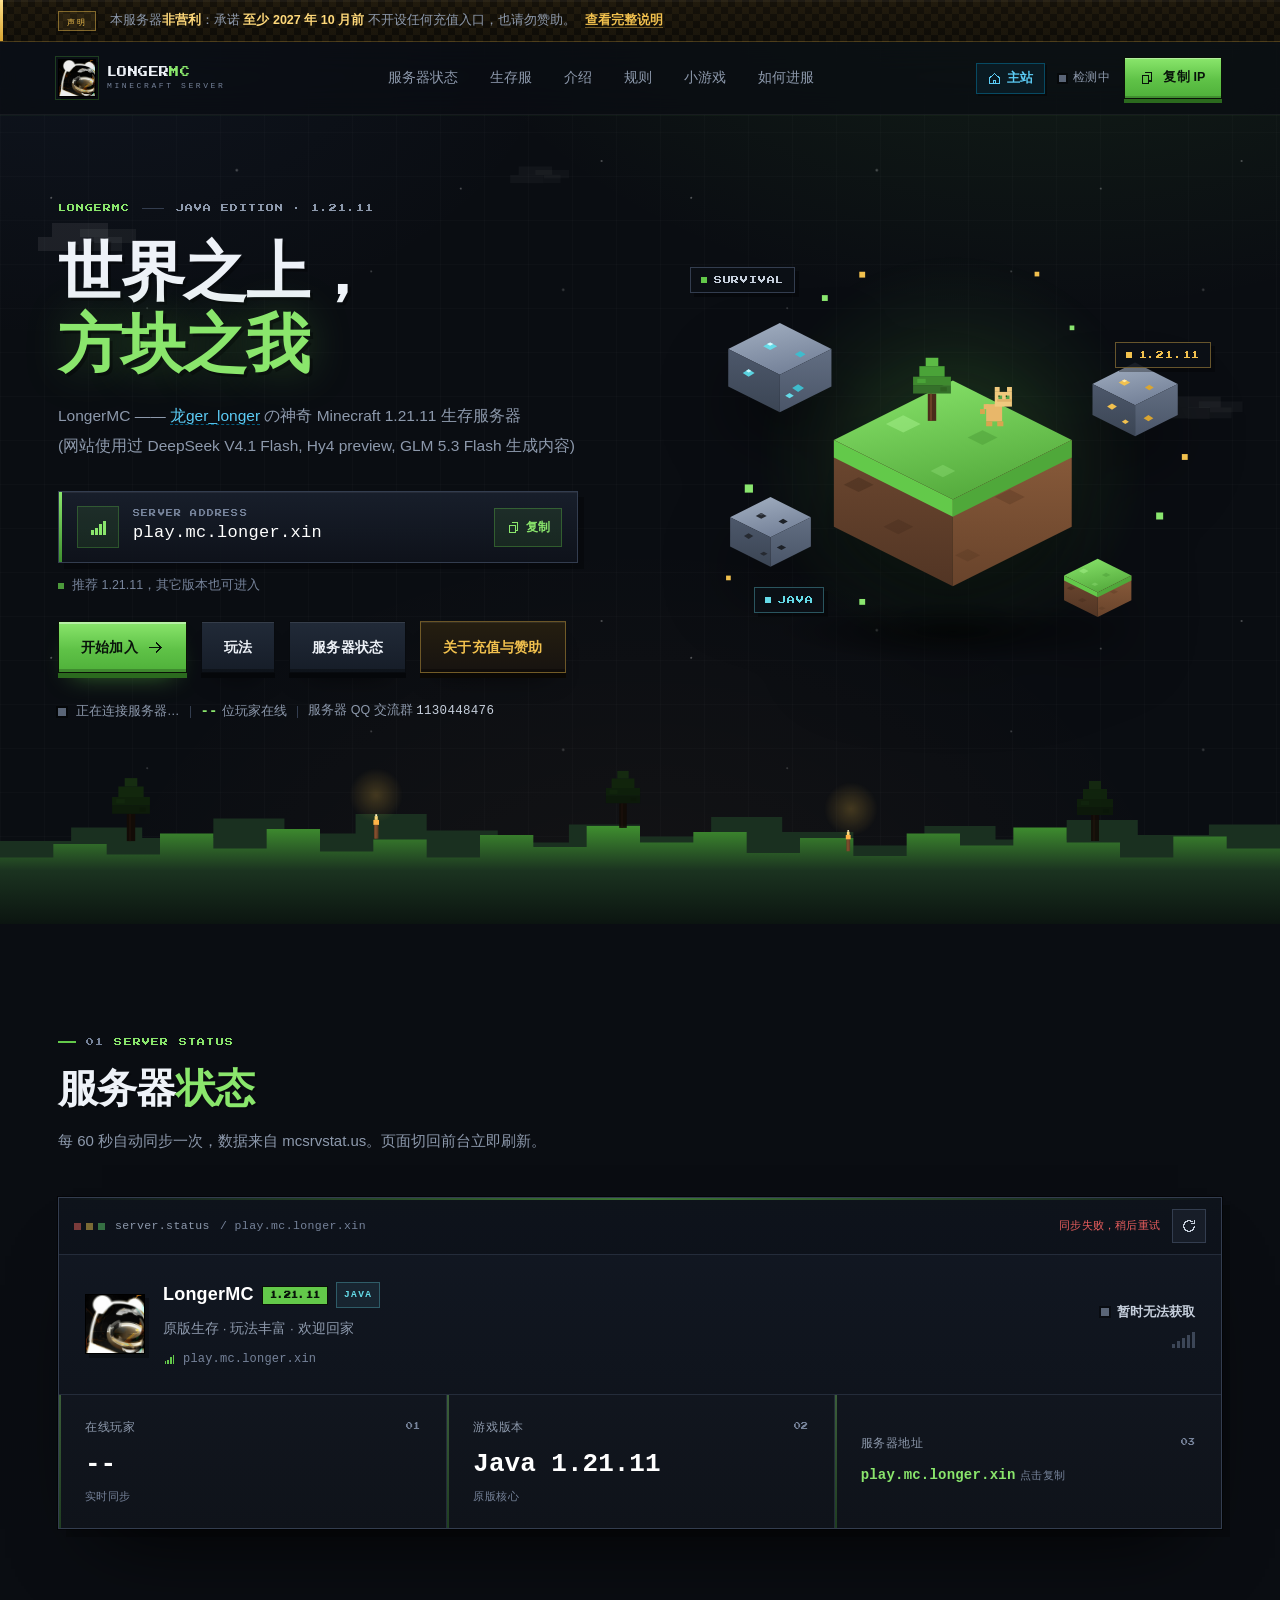
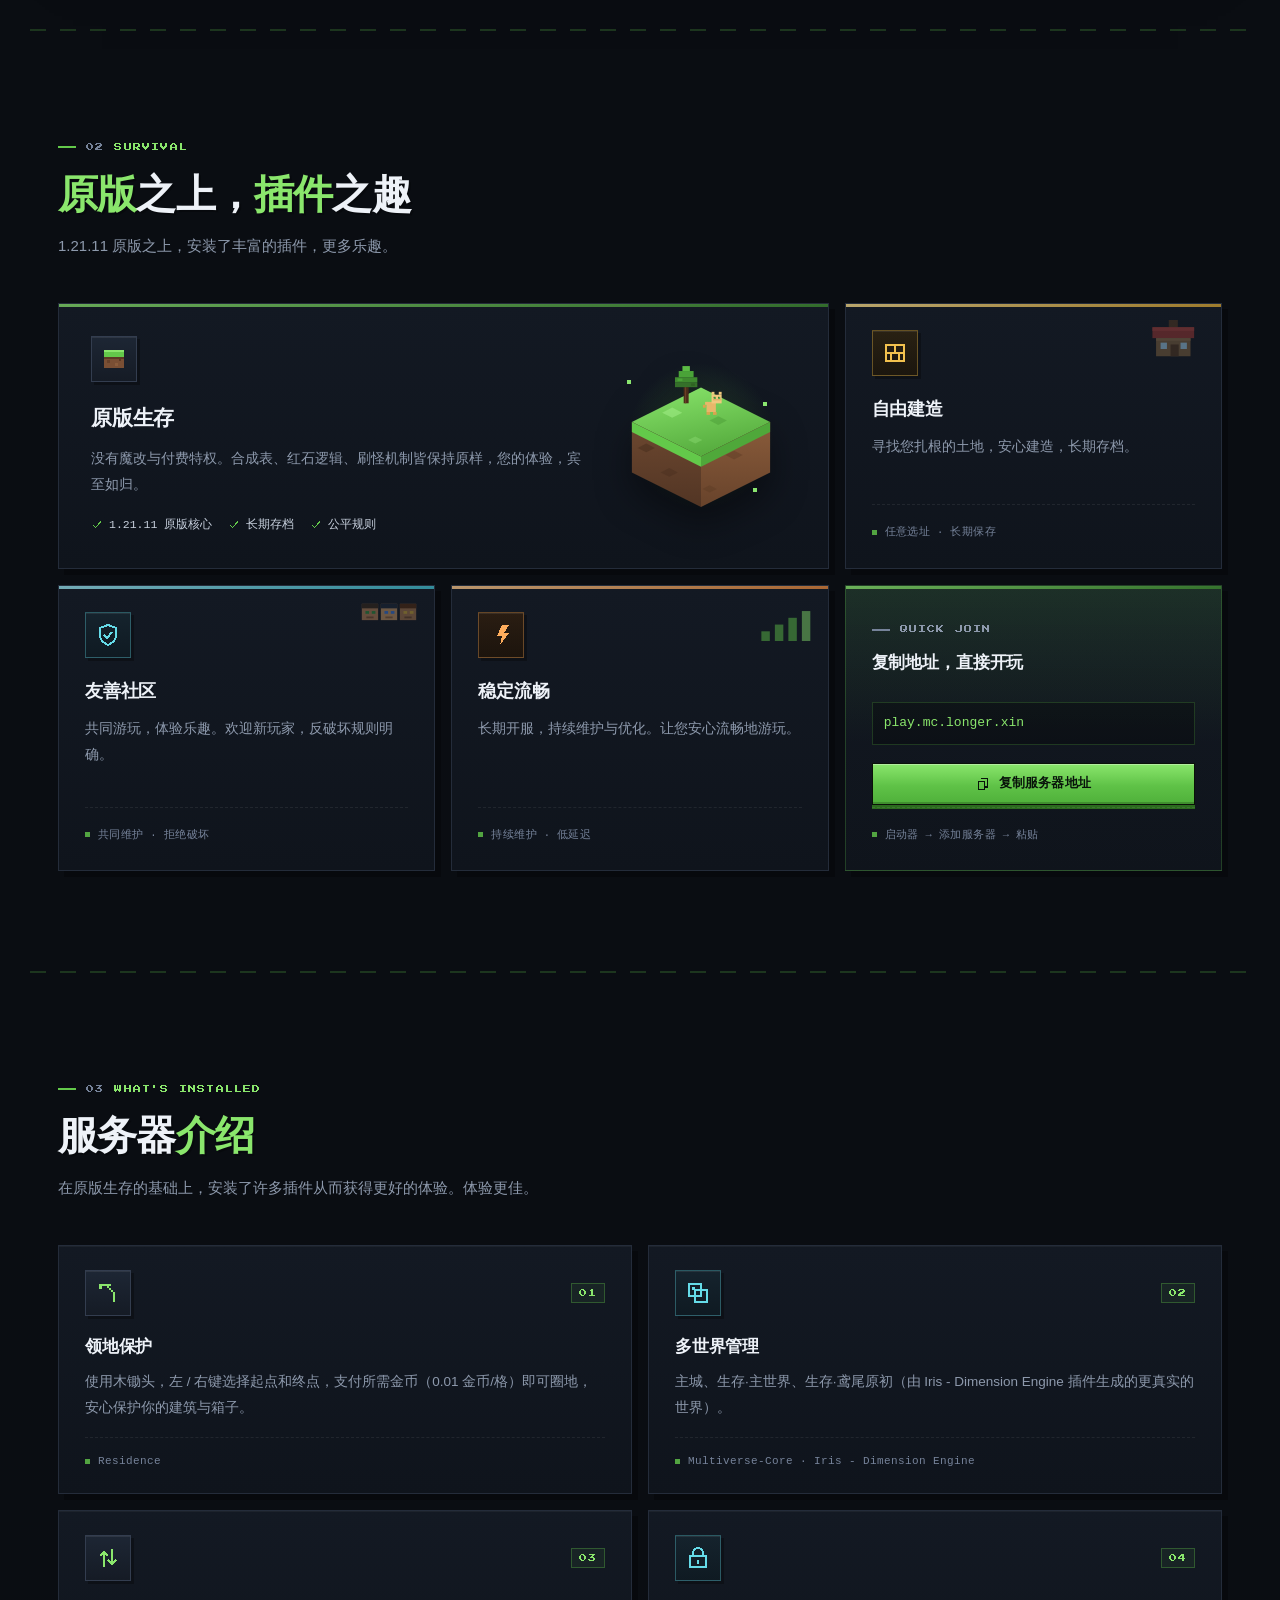
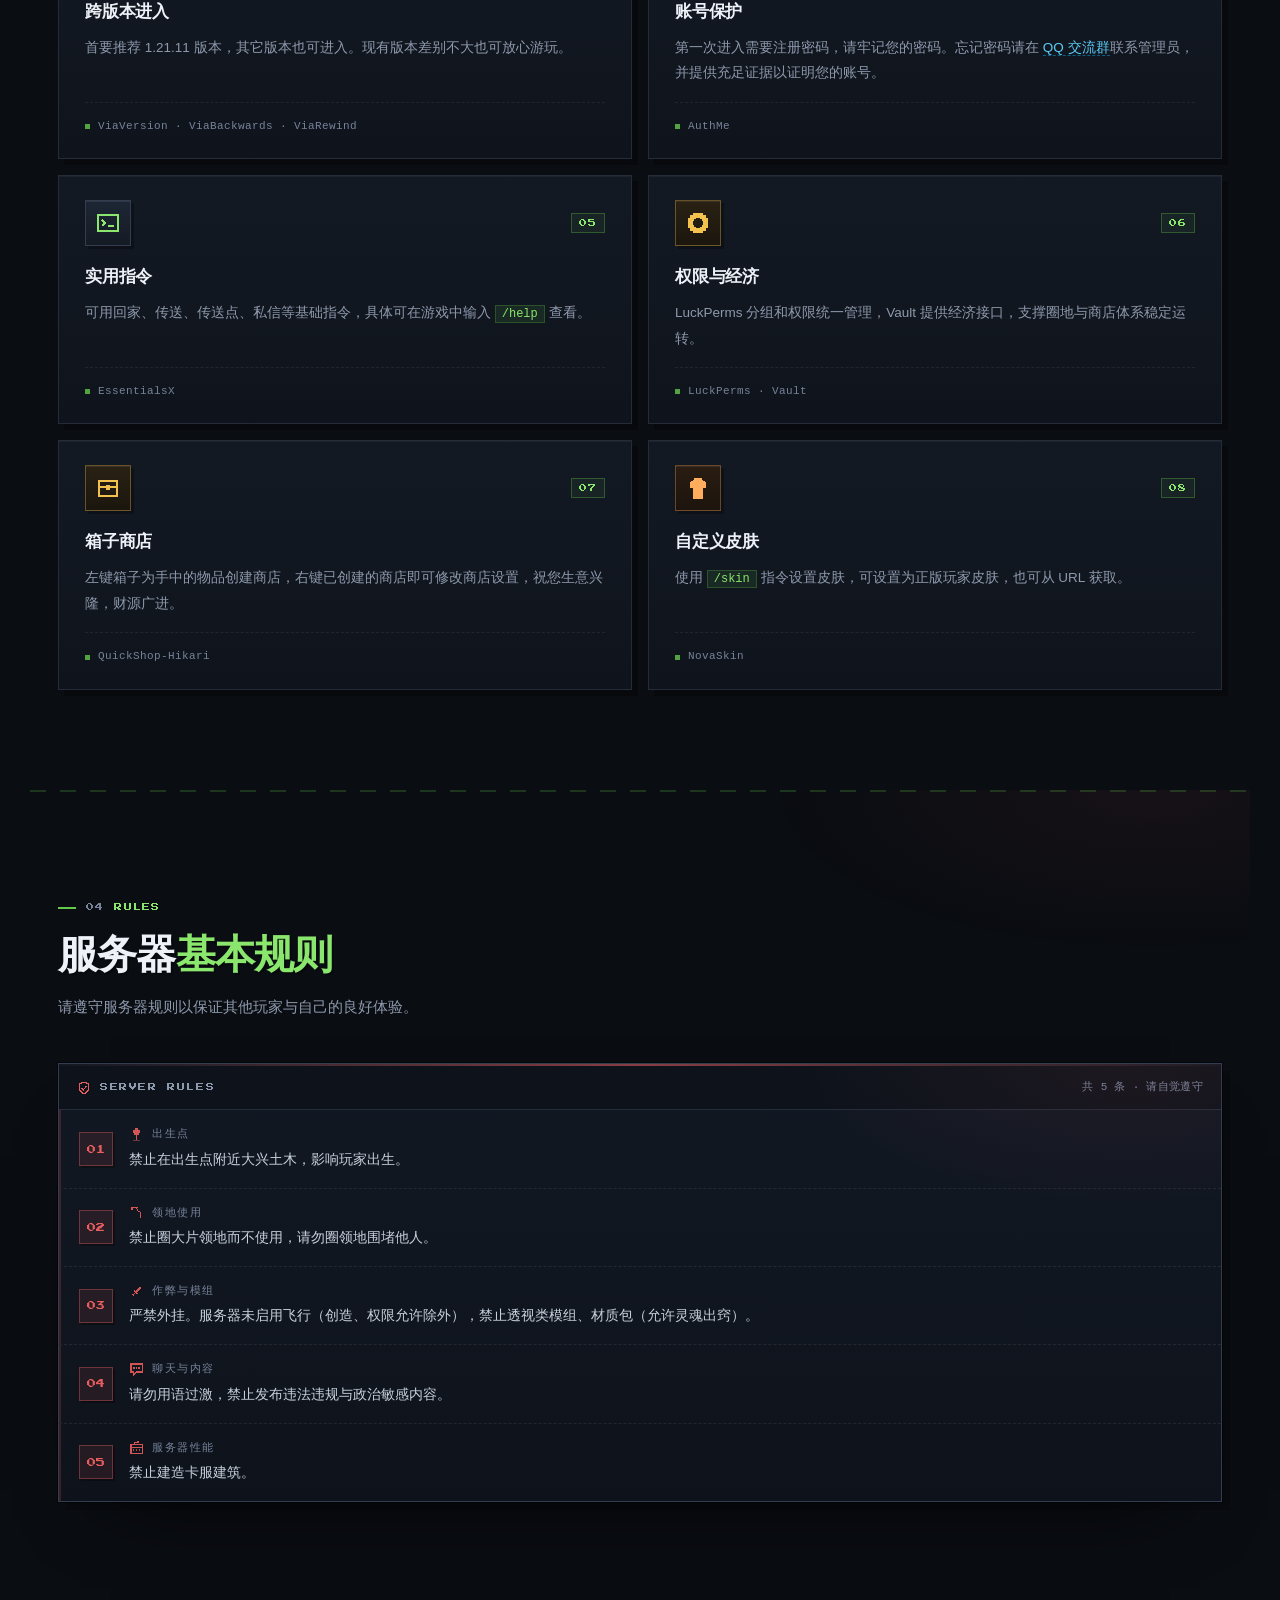
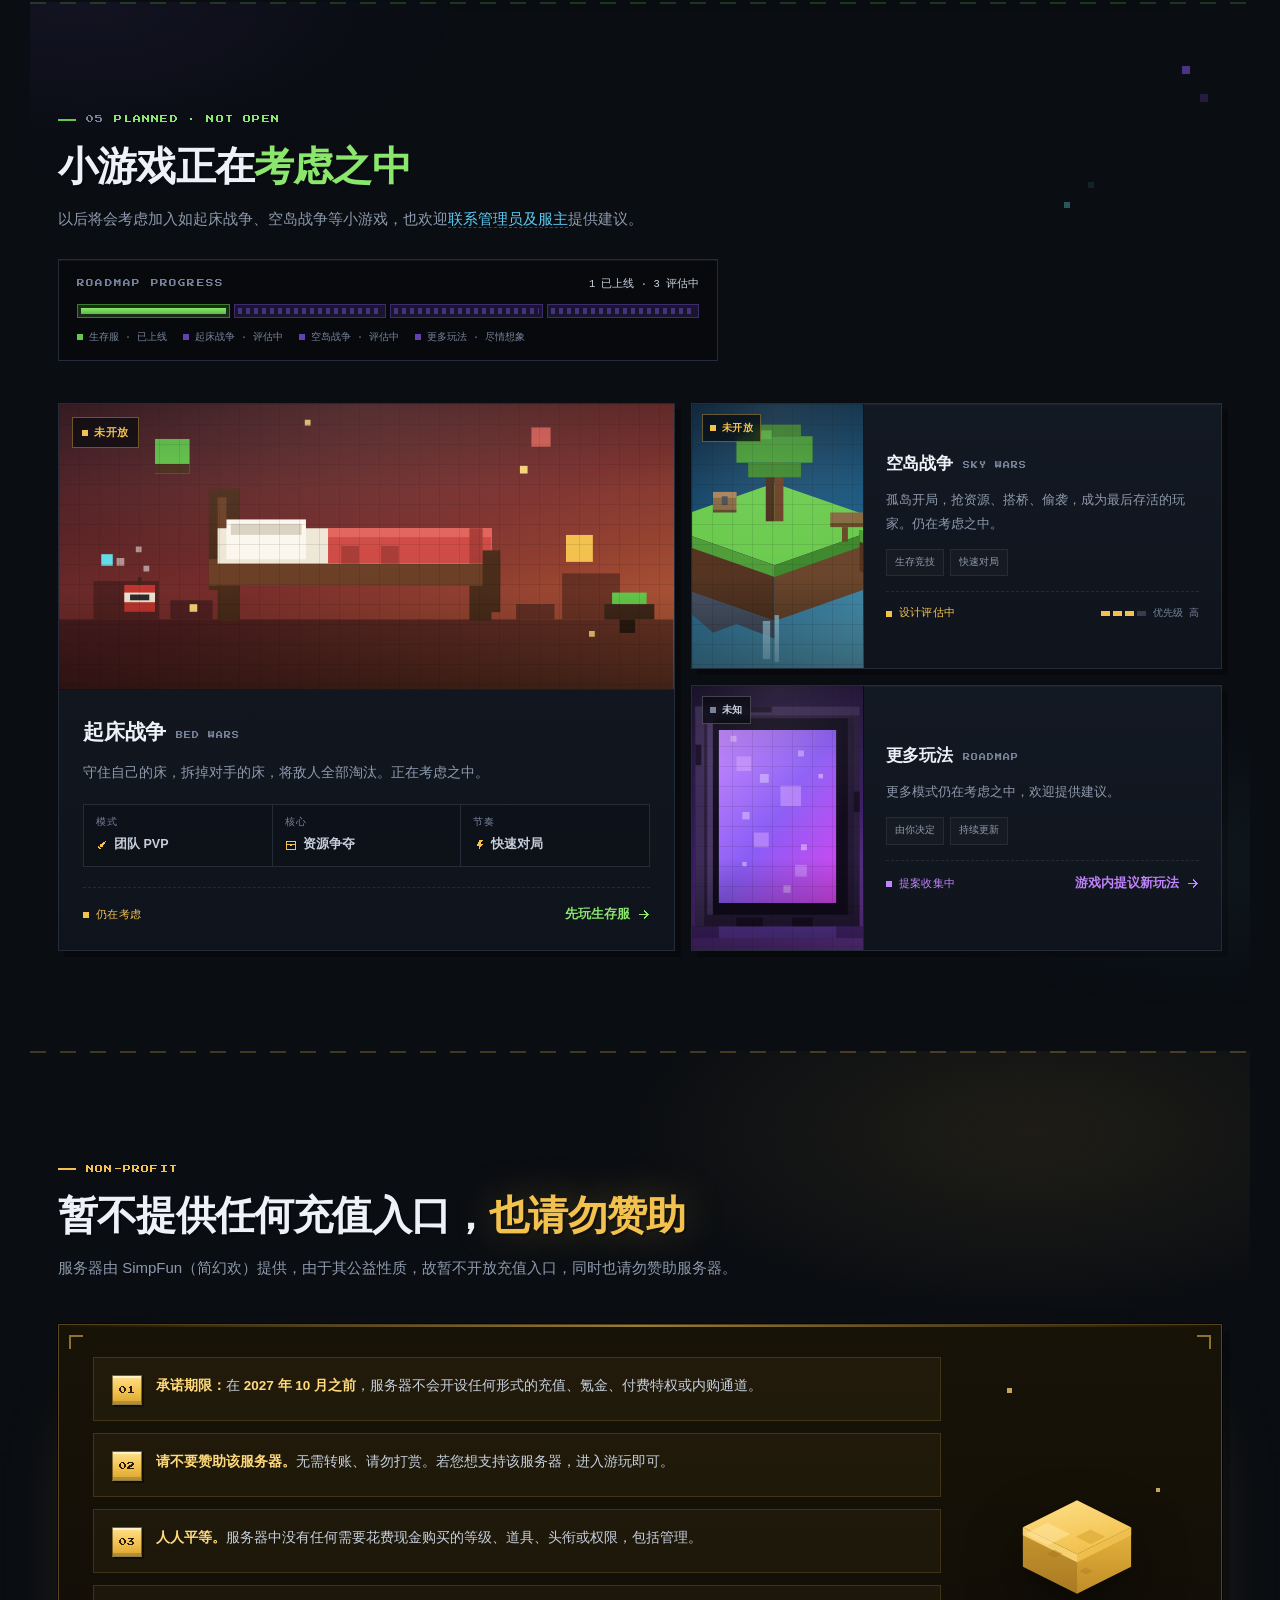
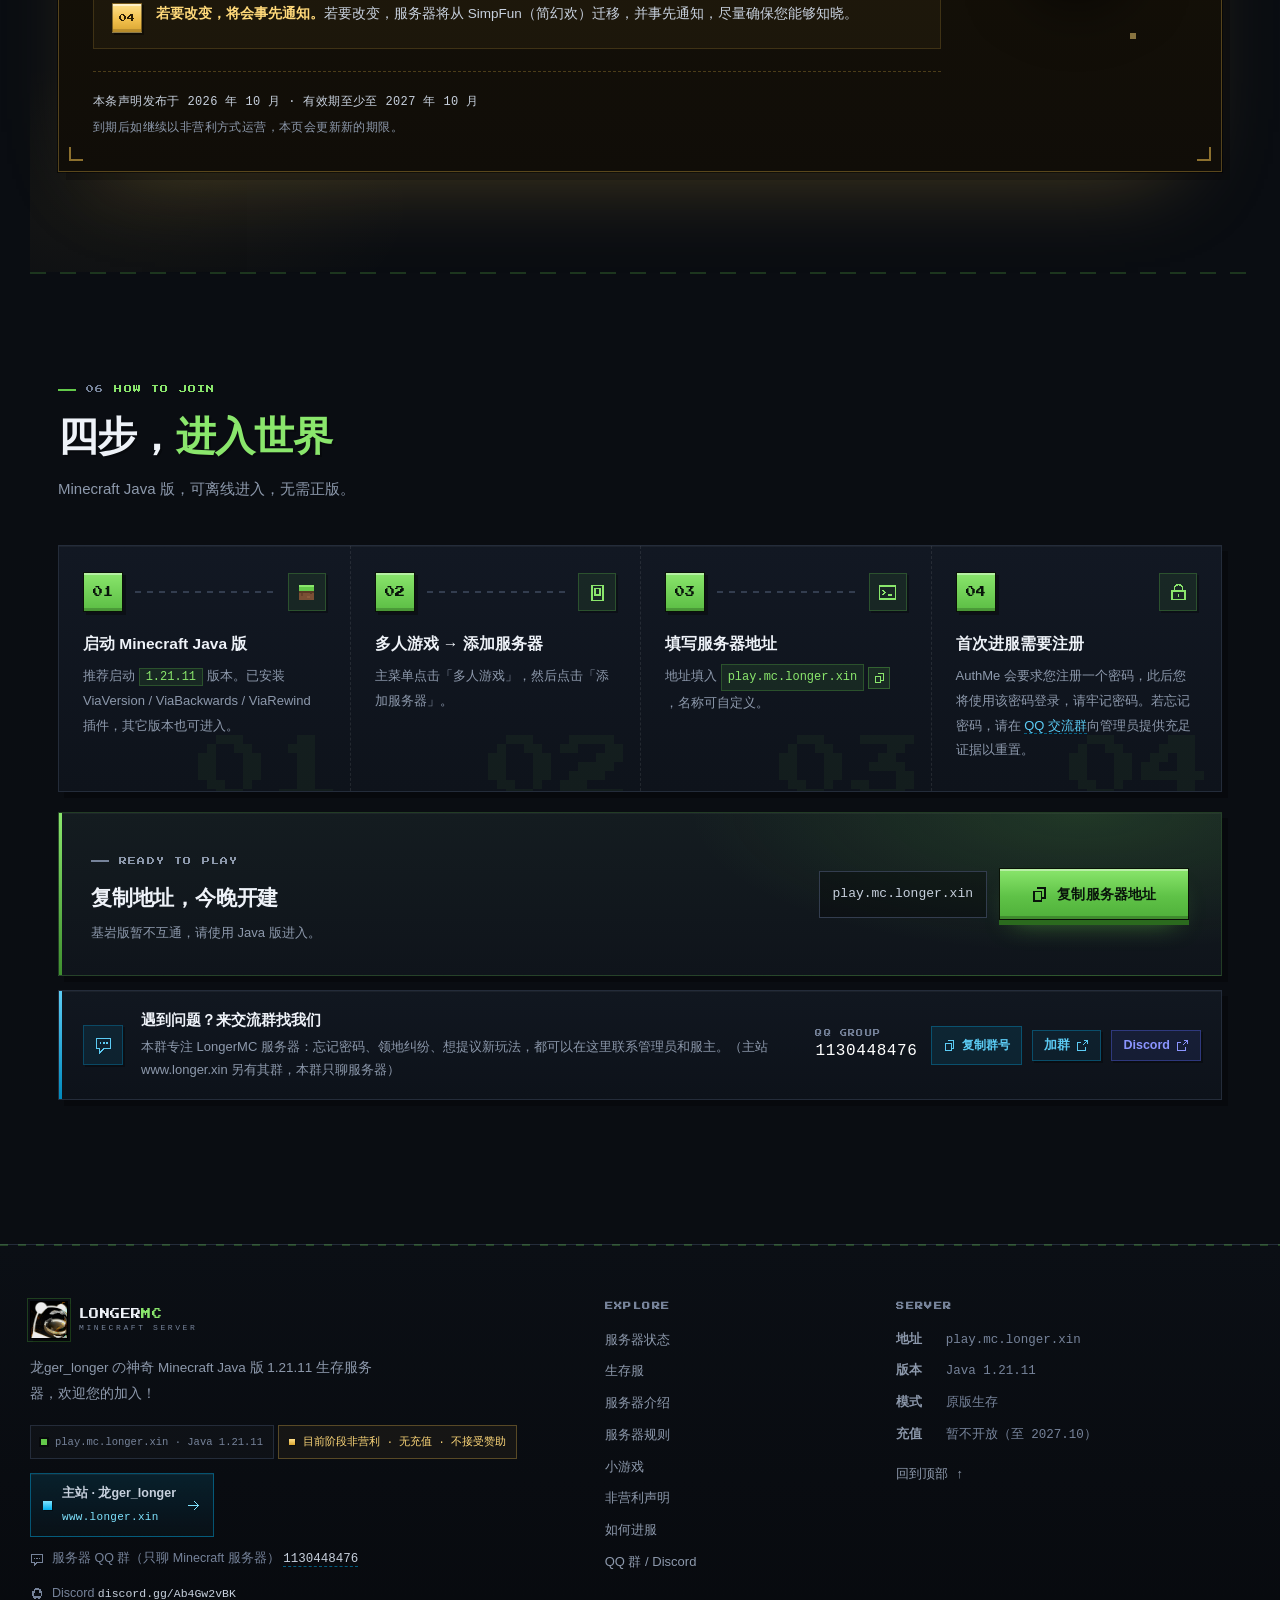
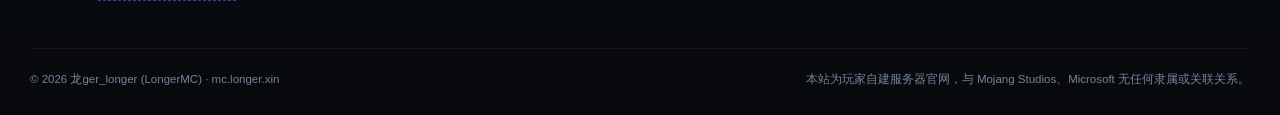
==== commit 15a2c461: "feat: 新增与主站的关联、服务器 QQ 群与 Discord 服务器" ====
--- a/index.html
+++ b/index.html
@@ -22,8 +22,8 @@
   <link rel="icon" href="icon.jpg" type="image/jpeg" />
   <link rel="apple-touch-icon" href="icon.jpg" />
 
-  <link rel="preload" href="assets/fonts/press-start-2p.woff2" as="font" type="font/woff2" crossorigin />
-  <link rel="stylesheet" href="css/style.css" />
+  <link rel="preload" href="/assets/fonts/press-start-2p.woff2" as="font" type="font/woff2" crossorigin />
+  <link rel="stylesheet" href="/css/style.css" />
 
   <!-- 提前标记 JS 可用：避免禁用 JS 时内容被 reveal 动画隐藏 -->
   <script>document.documentElement.classList.add('js');</script>
@@ -34,7 +34,12 @@
     "@type": "WebSite",
     "name": "LongerMC",
     "alternateName": "LongerMC 生存服务器",
-    "url": "https://mc.longer.xin/"
+    "url": "https://mc.longer.xin/",
+    "author": {
+      "@type": "Person",
+      "name": "龙ger_longer",
+      "url": "https://www.longer.xin/"
+    }
   }
   </script>
 </head>
@@ -321,6 +326,32 @@
         <path d="M10 21v-6h4v6"/>
       </g>
     </symbol>
+    <!-- 外链（主站 / QQ 群） -->
+    <symbol id="i-external" viewBox="0 0 24 24">
+      <g fill="none" stroke="currentColor" stroke-width="2" stroke-linejoin="miter">
+        <path d="M14 3h7v7M21 3l-9 9"/>
+        <path d="M18 14v7H3V6h7"/>
+      </g>
+    </symbol>
+    <!-- 外链：Discord（像素风对话手柄） -->
+    <symbol id="i-discord" viewBox="0 0 24 24">
+      <g fill="currentColor">
+        <rect x="9" y="2" width="6" height="3"/>
+        <rect x="6" y="4" width="3" height="3"/>
+        <rect x="15" y="4" width="3" height="3"/>
+        <rect x="4" y="7" width="4" height="4"/>
+        <rect x="16" y="7" width="4" height="4"/>
+        <rect x="3" y="9" width="3" height="7"/>
+        <rect x="18" y="9" width="3" height="7"/>
+        <rect x="5" y="15" width="14" height="4"/>
+        <rect x="7" y="18" width="3" height="3"/>
+        <rect x="14" y="18" width="3" height="3"/>
+      </g>
+      <g fill="#0d121a">
+        <rect x="8" y="11" width="2" height="3"/>
+        <rect x="14" y="11" width="2" height="3"/>
+      </g>
+    </symbol>
     <symbol id="i-head" viewBox="0 0 16 16">
       <g shape-rendering="crispEdges">
         <rect width="16" height="16" fill="#3a2a1f"/>
@@ -591,41 +622,9 @@
 
   </svg>
 
-  <!-- ================= 导航 ================= -->
-  <header class="nav" id="nav">
-    <div class="nav-inner">
-      <a class="brand" href="#top" aria-label="LongerMC 首页">
-        <img class="brand-logo" src="icon.jpg" alt="" width="38" height="38" />
-        <span class="brand-text">
-          <span class="brand-name">LONGER<em>MC</em></span>
-          <span class="brand-sub">MINECRAFT SERVER</span>
-        </span>
-      </a>
-
-      <nav class="nav-links" aria-label="主导航">
-        <a href="#status" data-nav="status">服务器状态</a>
-        <a href="#features" data-nav="features">生存服</a>
-        <a href="#plugins" data-nav="plugins">介绍</a>
-        <a href="#rules" data-nav="rules">规则</a>
-        <a href="#coming" data-nav="coming">小游戏</a>
-        <a href="#join" data-nav="join">如何进服</a>
-      </nav>
-
-      <div class="nav-actions">
-        <span class="nav-live" title="服务器实时状态">
-          <span class="dot" id="navDot" aria-hidden="true"></span>
-          <span id="navState">检测中</span>
-        </span>
-        <button class="btn btn-sm" type="button"
-                data-copy="play.mc.longer.xin"
-                data-copy-done="已复制"
-                data-copy-fail="请手动复制">
-          <svg class="icon" aria-hidden="true"><use href="#i-copy"/></svg>
-          <span data-copy-label>复制 IP</span>
-        </button>
-      </div>
-    </div>
-  </header>
+  <!-- 导航栏：由 js/nav.js 从 /partials/nav.html 统一载入 -->
+  <div id="nav-root"></div>
+
 
   <main id="main">
 
@@ -647,7 +646,7 @@
           <h1>世界之上，<br /><span class="hl">方块之我</span><span class="sr-only">—— LongerMC Minecraft 1.21.11 原版生存服务器</span></h1>
 
           <p class="hero-lede">
-            <span>LongerMC —— 龙ger_longer の神奇 Minecraft 1.21.11 生存服务器</span>
+            <span>LongerMC —— <a class="blue-link" href="https://www.longer.xin/" target="_blank" rel="noopener" title="龙ger_longer 主站 · www.longer.xin">龙ger_longer</a> の神奇 Minecraft 1.21.11 生存服务器</span>
             <span>(网站使用过 DeepSeek V4.1 Flash, Hy4 preview, GLM 5.3 Flash 生成内容)</span>
           </p>
 
@@ -686,6 +685,8 @@
             <span id="heroState">正在连接服务器…</span>
             <span class="live-sep" aria-hidden="true"></span>
             <span class="live-count"><b id="heroOnline">--</b> 位玩家在线</span>
+            <span class="live-sep" aria-hidden="true"></span>
+            <a class="live-qq" href="#community">服务器 QQ 交流群 <code>1130448476</code></a>
           </div>
         </div>
 
@@ -1012,7 +1013,7 @@
             <span class="plugin-num" aria-hidden="true">04</span>
           </div>
           <h3>账号保护</h3>
-          <p>第一次进入需要注册密码，请牢记您的密码。忘记密码请联系管理员，并提供充足证据以证明您的账号。</p>
+          <p>第一次进入需要注册密码，请牢记您的密码。忘记密码请在 <a class="blue-link" href="#community">QQ 交流群</a>联系管理员，并提供充足证据以证明您的账号。</p>
           <span class="plugin-meta">AuthMe</span>
         </article>
 
@@ -1137,7 +1138,7 @@
       <div class="section-head">
         <div class="kicker"><span>05</span> PLANNED · NOT OPEN</div>
         <h2>小游戏正在<span class="hl">考虑之中</span></h2>
-        <p>以后将会考虑加入如起床战争、空岛战争等小游戏，也欢迎联系管理员及服主提供建议。</p>
+        <p>以后将会考虑加入如起床战争、空岛战争等小游戏，也欢迎<a class="blue-link" href="#community">联系管理员及服主</a>提供建议。</p>
 
         <div class="road-progress">
           <div class="road-head">
@@ -1322,7 +1323,7 @@
             <span class="step-ico" aria-hidden="true"><svg class="icon"><use href="#i-lock"/></svg></span>
           </div>
           <h4>首次进服需要注册</h4>
-          <p>AuthMe 会要求您注册一个密码，此后您将使用该密码登录，请牢记密码。若忘记密码，请向管理员提供充足证据以重置。</p>
+          <p>AuthMe 会要求您注册一个密码，此后您将使用该密码登录，请牢记密码。若忘记密码，请在 <a class="blue-link" href="#community">QQ 交流群</a>向管理员提供充足证据以重置。</p>
         </li>
       </ol>
 
@@ -1343,58 +1344,46 @@
           </button>
         </div>
       </div>
+
+      <!-- 交流群：LongerMC 服务器专属 QQ 群（不是主站的群） -->
+      <div class="community" id="community">
+        <span class="community-ico" aria-hidden="true"><svg class="icon"><use href="#i-chat"/></svg></span>
+        <div class="community-text">
+          <h3>遇到问题？来交流群找我们</h3>
+          <p>本群专注 LongerMC 服务器：忘记密码、领地纠纷、想提议新玩法，都可以在这里联系管理员和服主。（主站 www.longer.xin 另有其群，本群只聊服务器）</p>
+        </div>
+        <div class="community-actions">
+          <span class="community-num">
+            <span class="ip-label">QQ GROUP</span>
+            <code>1130448476</code>
+          </span>
+          <button class="ip-copy" type="button"
+                  data-copy="1130448476"
+                  data-copy-done="已复制"
+                  data-copy-fail="请手动复制"
+                  aria-label="复制服务器 QQ 群号 1130448476">
+            <svg class="icon" aria-hidden="true"><use href="#i-copy"/></svg>
+            <span data-copy-label>复制群号</span>
+          </button>
+          <a class="community-join" href="https://qm.qq.com/cgi-bin/qm/qr?k=7uWmEcsvjU61zbH_lQV5NHn1FgCGu4-p&jump_from=webapi&authKey=6m5vfwgN1axSJ7N7C4mhjQ/WxzSkATbDAlqb0M2LRTxvWwmhnW4H1MmSM1GvHJtP"
+             target="_blank" rel="noopener">
+            加群
+            <svg class="icon" aria-hidden="true"><use href="#i-external"/></svg>
+          </a>
+          <a class="community-join community-discord" href="https://discord.gg/Ab4Gw2vBK"
+             target="_blank" rel="noopener" title="LongerMC Discord 服务器">
+            Discord
+            <svg class="icon" aria-hidden="true"><use href="#i-external"/></svg>
+          </a>
+        </div>
+      </div>
     </section>
 
   </main>
 
-  <!-- ================= 页脚 ================= -->
-  <footer class="footer">
-    <div class="footer-inner">
-      <div class="footer-brand">
-        <a class="brand" href="#top" aria-label="LongerMC 首页">
-          <img class="brand-logo" src="icon.jpg" alt="" width="38" height="38" />
-          <span class="brand-text">
-            <span class="brand-name">LONGER<em>MC</em></span>
-            <span class="brand-sub">MINECRAFT SERVER</span>
-          </span>
-        </a>
-        <p>龙ger_longer の神奇 Minecraft Java 版 1.21.11 生存服务器，欢迎您的加入！</p>
-        <div class="footer-status">
-          <span class="dot" aria-hidden="true"></span>
-          <span>play.mc.longer.xin · Java 1.21.11</span>
-        </div>
-        <div class="footer-status footer-status--gold">
-          <i aria-hidden="true"></i>
-          <span>目前阶段非营利 · 无充值 · 不接受赞助</span>
-        </div>
-      </div>
-
-      <nav class="footer-col" aria-label="页脚导航">
-        <h4>EXPLORE</h4>
-        <a href="#status">服务器状态</a>
-        <a href="#features">生存服</a>
-        <a href="#plugins">服务器介绍</a>
-        <a href="#rules">服务器规则</a>
-        <a href="#coming">小游戏</a>
-        <a href="#nonprofit">非营利声明</a>
-        <a href="#join">如何进服</a>
-      </nav>
-
-      <div class="footer-col">
-        <h4>SERVER</h4>
-        <span class="footer-kv"><b>地址</b> play.mc.longer.xin</span>
-        <span class="footer-kv"><b>版本</b> Java 1.21.11</span>
-        <span class="footer-kv"><b>模式</b> 原版生存</span>
-        <span class="footer-kv"><b>充值</b> 暂不开放（至 2027.10）</span>
-        <a class="footer-top-link" href="#top">回到顶部 ↑</a>
-      </div>
-    </div>
-
-    <div class="footer-bottom">
-      <span>© <span id="year">2026</span> 龙ger_longer (LongerMC) · mc.longer.xin</span>
-      <span>本站为玩家自建服务器官网，与 Mojang Studios、Microsoft 无任何隶属或关联关系。</span>
-    </div>
-  </footer>
+  <!-- 页脚：由 js/footer.js 从 /partials/footer.html 统一载入 -->
+  <div id="footer-root"></div>
+
 
   <!-- 移动端快捷导航（MC 物品栏风格） -->
   <nav class="hotbar" aria-label="快捷导航">
@@ -1424,6 +1413,8 @@
   <div class="sr-only" id="copyAnnouncer" aria-live="polite"></div>
 
   <!-- 脚本：defer 不阻塞渲染 -->
+  <script src="js/nav.js" defer></script>
+  <script src="js/footer.js" defer></script>
   <script src="js/main.js" defer></script>
   <script src="js/status.js" defer></script>
   </body>
--- a/css/style.css
+++ b/css/style.css
@@ -5,7 +5,7 @@
 
 @font-face{
   font-family:'Press Start 2P';
-  src:url('../assets/fonts/press-start-2p.woff2') format('woff2');
+  src:url('/assets/fonts/press-start-2p.woff2') format('woff2');
   font-weight:400;
   font-style:normal;
   font-display:swap;
@@ -32,6 +32,15 @@
   --torch:#ffad5c;
   --diamond:#65dbe8;
   --red:#e85d5d;
+
+  /* 外链身份色：主站 www.longer.xin 的蓝 + 横幅青→紫渐变（按像素分 5 段）
+     只用在指向主站、QQ 群、Discord 的元素上，不作为本站主题色 */
+  --www:#00aeec;
+  --www-2:#5cccf5;
+  --www-grad:linear-gradient(90deg,#00dbde 0 20%,#3fa4e6 20% 40%,#7e6eef 40% 60%,#bd37f7 60% 80%,#fc00ff 80%);
+  /* Discord 品牌紫（同样只用于外链） */
+  --discord:#5865f2;
+  --discord-2:#8b95ff;
 
   --text:#eef2f8;
   --text-2:#c7d0dd;
@@ -1346,6 +1355,131 @@
 }
 
 /* ------------------------------------------------------------
+   12.1 外链：主站 / QQ 群 / Discord
+   形状、硬投影、像素字体仍是本站的；
+   蓝色与青→紫渐变来自主站，Discord 紫只出现在这两处
+   ------------------------------------------------------------ */
+
+/* 行内链接：指向主站、QQ 群或 Discord */
+.blue-link{
+  color:var(--www-2);text-decoration:none;
+  border-bottom:1px dashed rgba(0,174,236,.5);
+  transition:color .18s,border-color .18s,text-shadow .18s;
+}
+.blue-link:hover{
+  color:#fff;border-bottom-style:solid;border-color:var(--www);
+  text-shadow:0 0 12px rgba(0,174,236,.6);
+}
+
+/* 小号蓝色方块入口：导航“主站”、交流群“加群” */
+.nav-home,.community-join{
+  display:inline-flex;align-items:center;gap:6px;flex:none;
+  padding:8px 11px;
+  font-size:12.5px;font-weight:700;line-height:1;white-space:nowrap;
+  color:var(--www-2);text-decoration:none;
+  background:rgba(0,174,236,.07);
+  border:1px solid rgba(0,174,236,.32);
+  box-shadow:2px 2px 0 rgba(0,0,0,.35);
+  transition:color .18s,background .18s,border-color .18s,box-shadow .18s;
+}
+.nav-home .icon,.community-join .icon{width:13px;height:13px}
+.nav-home:hover,.community-join:hover{
+  color:#fff;background:rgba(0,174,236,.14);border-color:rgba(0,174,236,.62);
+  box-shadow:2px 2px 0 rgba(0,0,0,.35),0 3px 24px rgba(0,174,236,.35);
+}
+
+/* Hero 状态行：交流群 */
+.live-qq{color:var(--muted);text-decoration:none;transition:color .18s}
+.live-qq code{color:var(--text-2);font-size:12.5px;letter-spacing:.3px;transition:color .18s}
+.live-qq:hover,.live-qq:hover code{color:var(--www-2)}
+
+/* 加入区：交流群 / Discord */
+.community{
+  position:relative;
+  display:flex;align-items:center;gap:18px;
+  margin-top:14px;padding:18px 20px 18px 24px;
+  background:linear-gradient(180deg,#111720 0%,#0d121a 100%);
+  border:1px solid var(--line);
+  box-shadow:var(--shadow-card);
+  scroll-margin-top:110px;
+}
+.community::before{
+  content:'';position:absolute;left:0;top:0;bottom:0;width:3px;
+  background:linear-gradient(180deg,var(--www-2),#0089bd);
+}
+.community-ico{
+  width:40px;height:40px;flex:none;display:grid;place-items:center;
+  color:var(--www-2);
+  background:rgba(0,174,236,.09);
+  border:1px solid rgba(0,174,236,.28);
+  box-shadow:2px 2px 0 rgba(0,0,0,.3);
+}
+.community-ico .icon{width:19px;height:19px}
+.community-text{flex:1;min-width:0}
+.community-text h3{font-size:15px;font-weight:800;line-height:1.5}
+.community-text p{margin-top:3px;font-size:13px;line-height:1.8;color:var(--muted)}
+.community-actions{display:flex;align-items:center;gap:10px;flex:none}
+.community-num{display:flex;flex-direction:column;gap:6px;margin-right:4px}
+.community-num code{font-size:16px;line-height:1.1;letter-spacing:.6px;color:#fff}
+.community .ip-copy{color:var(--www-2);background:rgba(0,174,236,.1);border-color:rgba(0,174,236,.32)}
+.community .ip-copy:hover{color:#fff;background:rgba(0,174,236,.2)}
+/* Discord 方块入口：与“加群”同形，换成 Discord 紫 */
+.community-discord{
+  color:var(--discord-2);
+  background:rgba(88,101,242,.11);
+  border-color:rgba(88,101,242,.38);
+}
+.community-discord:hover{
+  color:#fff;background:rgba(88,101,242,.2);border-color:rgba(88,101,242,.7);
+  box-shadow:2px 2px 0 rgba(0,0,0,.35),0 3px 24px rgba(88,101,242,.38);
+}
+
+/* 页脚：主站入口（融合 www.longer.xin 的主题蓝，保持 MC 硬边风格） */
+.footer-site{
+  display:inline-flex;align-items:center;gap:10px;flex-wrap:wrap;
+  margin-top:14px;padding:9px 12px;max-width:360px;
+  text-decoration:none;
+  border:1px solid rgba(0,174,236,.42);
+  background:linear-gradient(180deg,rgba(0,174,236,.12),rgba(0,174,236,.03));
+  box-shadow:inset 0 1px 0 rgba(255,255,255,.05);
+  transition:border-color .2s var(--ease),background .2s var(--ease),transform .2s var(--ease);
+}
+.footer-site:hover{
+  border-color:rgba(0,174,236,.75);
+  background:linear-gradient(180deg,rgba(0,174,236,.2),rgba(0,174,236,.06));
+  transform:translateY(-1px);
+}
+.footer-site-ico{
+  width:9px;height:9px;flex:none;
+  background:linear-gradient(180deg,#7fe3ff,#00aeec);
+  box-shadow:1px 1px 0 rgba(0,0,0,.45);
+}
+.footer-site-text{display:flex;flex-direction:column;gap:3px;min-width:0}
+.footer-site-text b{font-size:12.5px;font-weight:700;color:var(--text-2)}
+.footer-site-text code{font-family:var(--mono);font-size:11px;color:#7fe3ff;letter-spacing:.3px}
+.footer-site .icon{width:15px;height:15px;flex:none;color:#7fe3ff;transition:transform .2s var(--ease)}
+.footer-site:hover .icon{transform:translateX(2px)}
+
+/* 页脚：QQ 群 / Discord（低调但可发现） */
+.footer-brand .footer-qq,.footer-brand .footer-discord{
+  display:flex;align-items:center;gap:8px;flex-wrap:wrap;
+  margin-top:10px;font-size:12.5px;color:var(--muted-2);
+}
+.footer-qq .icon,.footer-discord .icon{width:14px;height:14px;flex:none;color:var(--muted-2)}
+.footer-qq a{
+  font-family:var(--mono);color:var(--text-2);text-decoration:none;
+  border-bottom:1px dashed rgba(0,174,236,.5);
+  transition:color .18s,border-color .18s;
+}
+.footer-qq a:hover{color:#7fe3ff;border-bottom-color:#7fe3ff}
+.footer-discord a{
+  font-family:var(--mono);font-size:11.5px;color:var(--text-2);text-decoration:none;
+  border-bottom:1px dashed rgba(88,101,242,.6);
+  transition:color .18s,border-color .18s;
+}
+.footer-discord a:hover{color:var(--discord-2);border-bottom-color:var(--discord-2)}
+
+/* ------------------------------------------------------------
    13. 回到顶部 / 移动端快捷栏
    ------------------------------------------------------------ */
 .to-top{
@@ -1389,7 +1523,7 @@
    ------------------------------------------------------------ */
 .page-404 .nav-links{opacity:.9}
 .page-404{padding-bottom:0}
-.page-404 .footer{margin-top:0;padding-top:26px;padding-bottom:22px}
+/* 404 现在复用统一页脚，不再单独覆盖间距 */
 .err-wrap{
   position:relative;overflow:hidden;
   flex:1 0 auto;width:100%;
@@ -1545,6 +1679,8 @@
   .hotbar a.active .icon{color:var(--grass-2);filter:drop-shadow(0 0 6px rgba(99,201,74,.45))}
   .to-top{bottom:86px;right:16px;width:40px;height:40px}
   .footer{padding:44px 20px 24px}
+  .community{flex-wrap:wrap}
+  .community-actions{width:100%;padding-left:58px}
 }
 
 @media (max-width:720px){
@@ -1626,6 +1762,12 @@
   .err-desc{font-size:13.5px}
   .err-actions .btn{width:100%}
   .err-actions{width:100%;max-width:340px}
+  .community{gap:14px;padding:18px 16px 18px 20px}
+  .community-ico{width:34px;height:34px}
+  .community-text h3{font-size:14.5px}
+  .community-text p{font-size:12.5px}
+  .community-actions{padding-left:0;flex-wrap:wrap}
+  .community-num{flex:1 0 auto}
 }
 
 @media (max-width:420px){
@@ -1645,6 +1787,9 @@
   .step{padding:20px 17px}
   .step-ghost{font-size:38px;bottom:-8px;right:5px}
   .footer{padding:40px 16px 22px}
+  .nav-home{padding:8px 9px}
+  .nav-home .icon{display:none}
+  .community .ip-copy{width:auto}
 }
 
 /* 打印 */
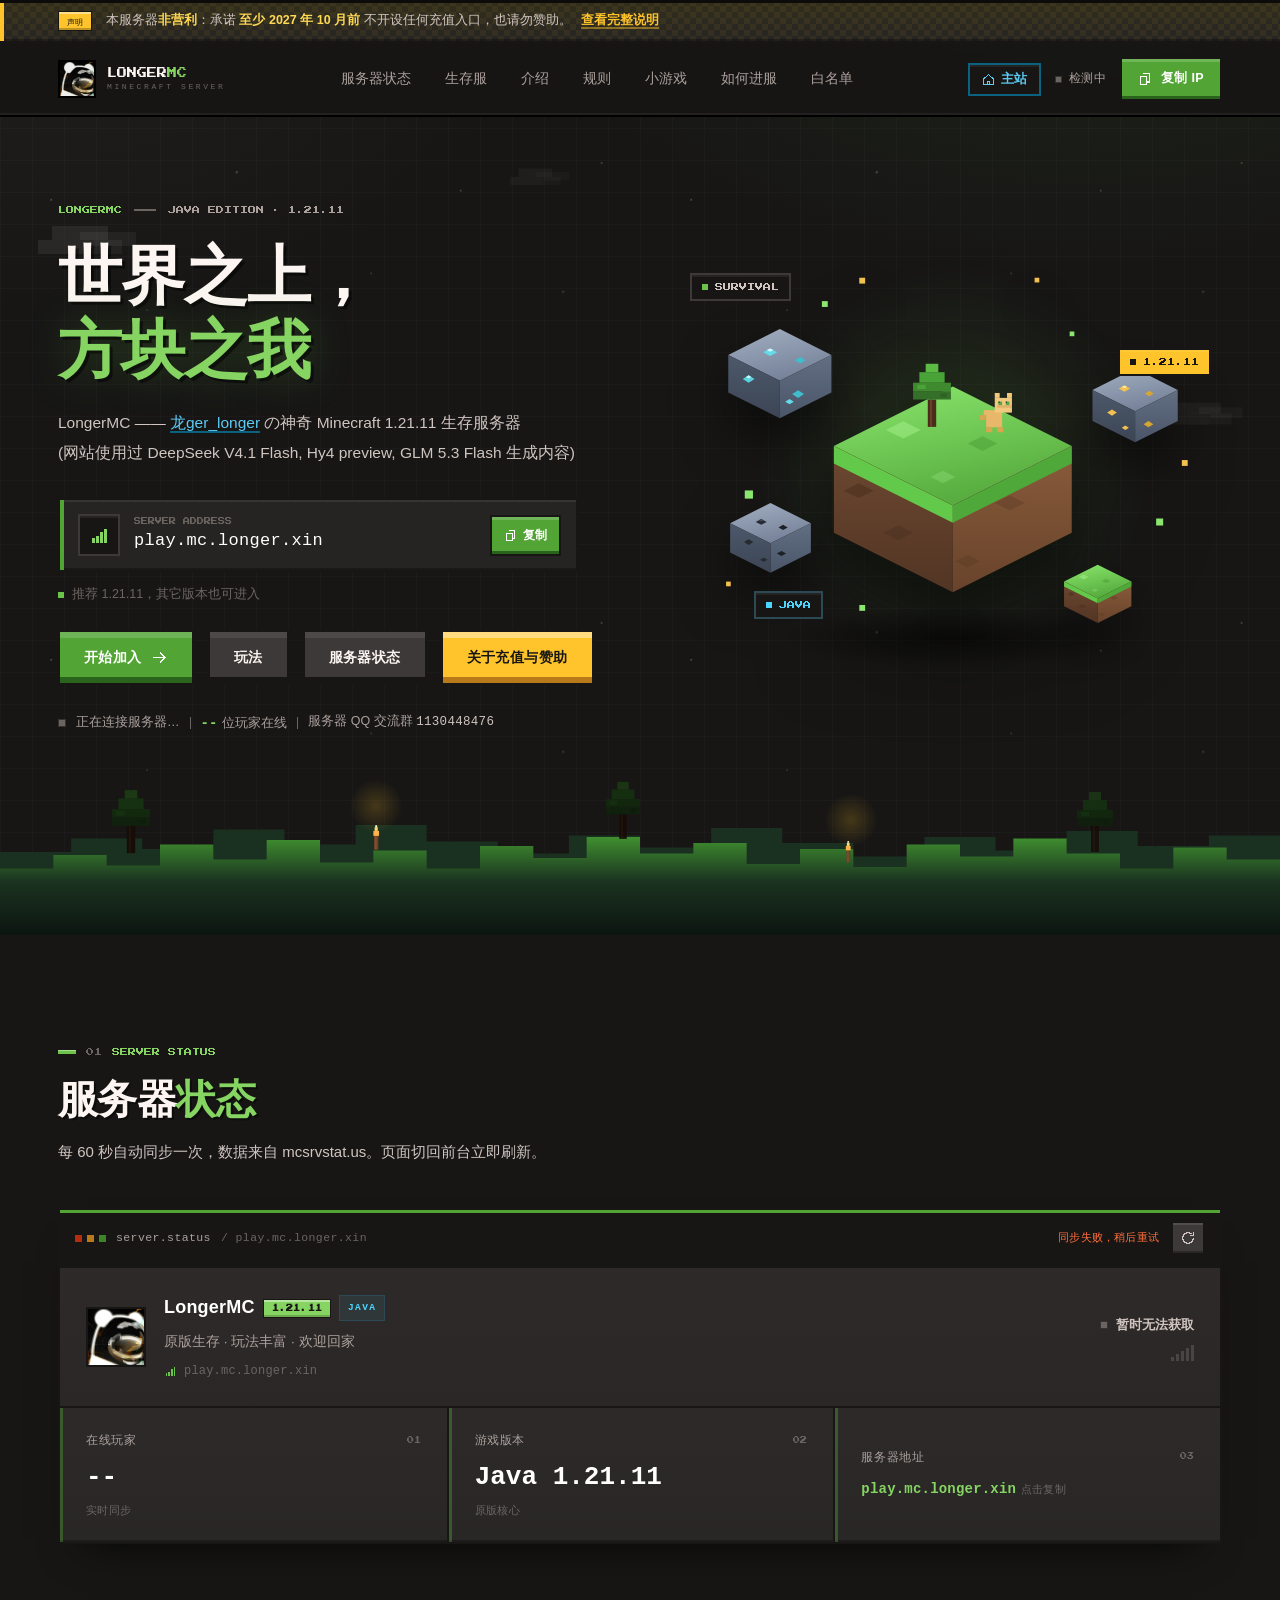
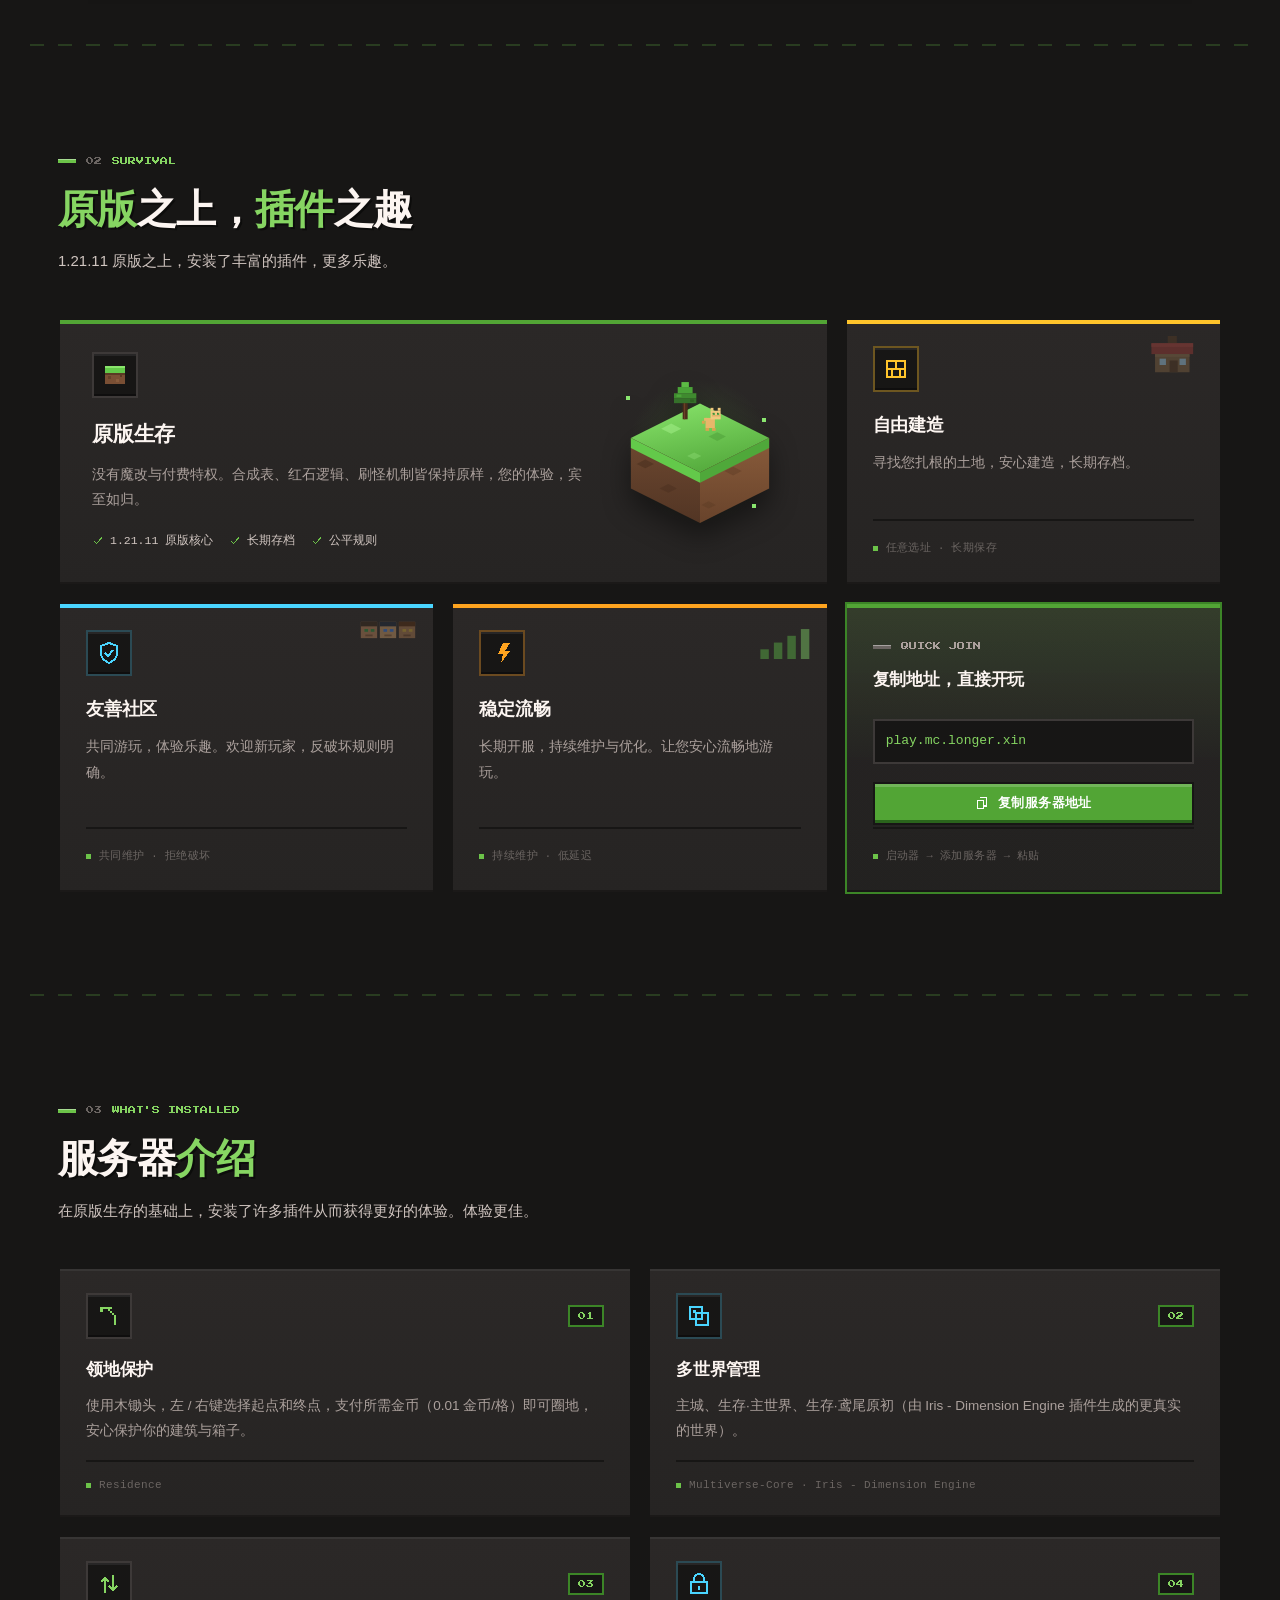
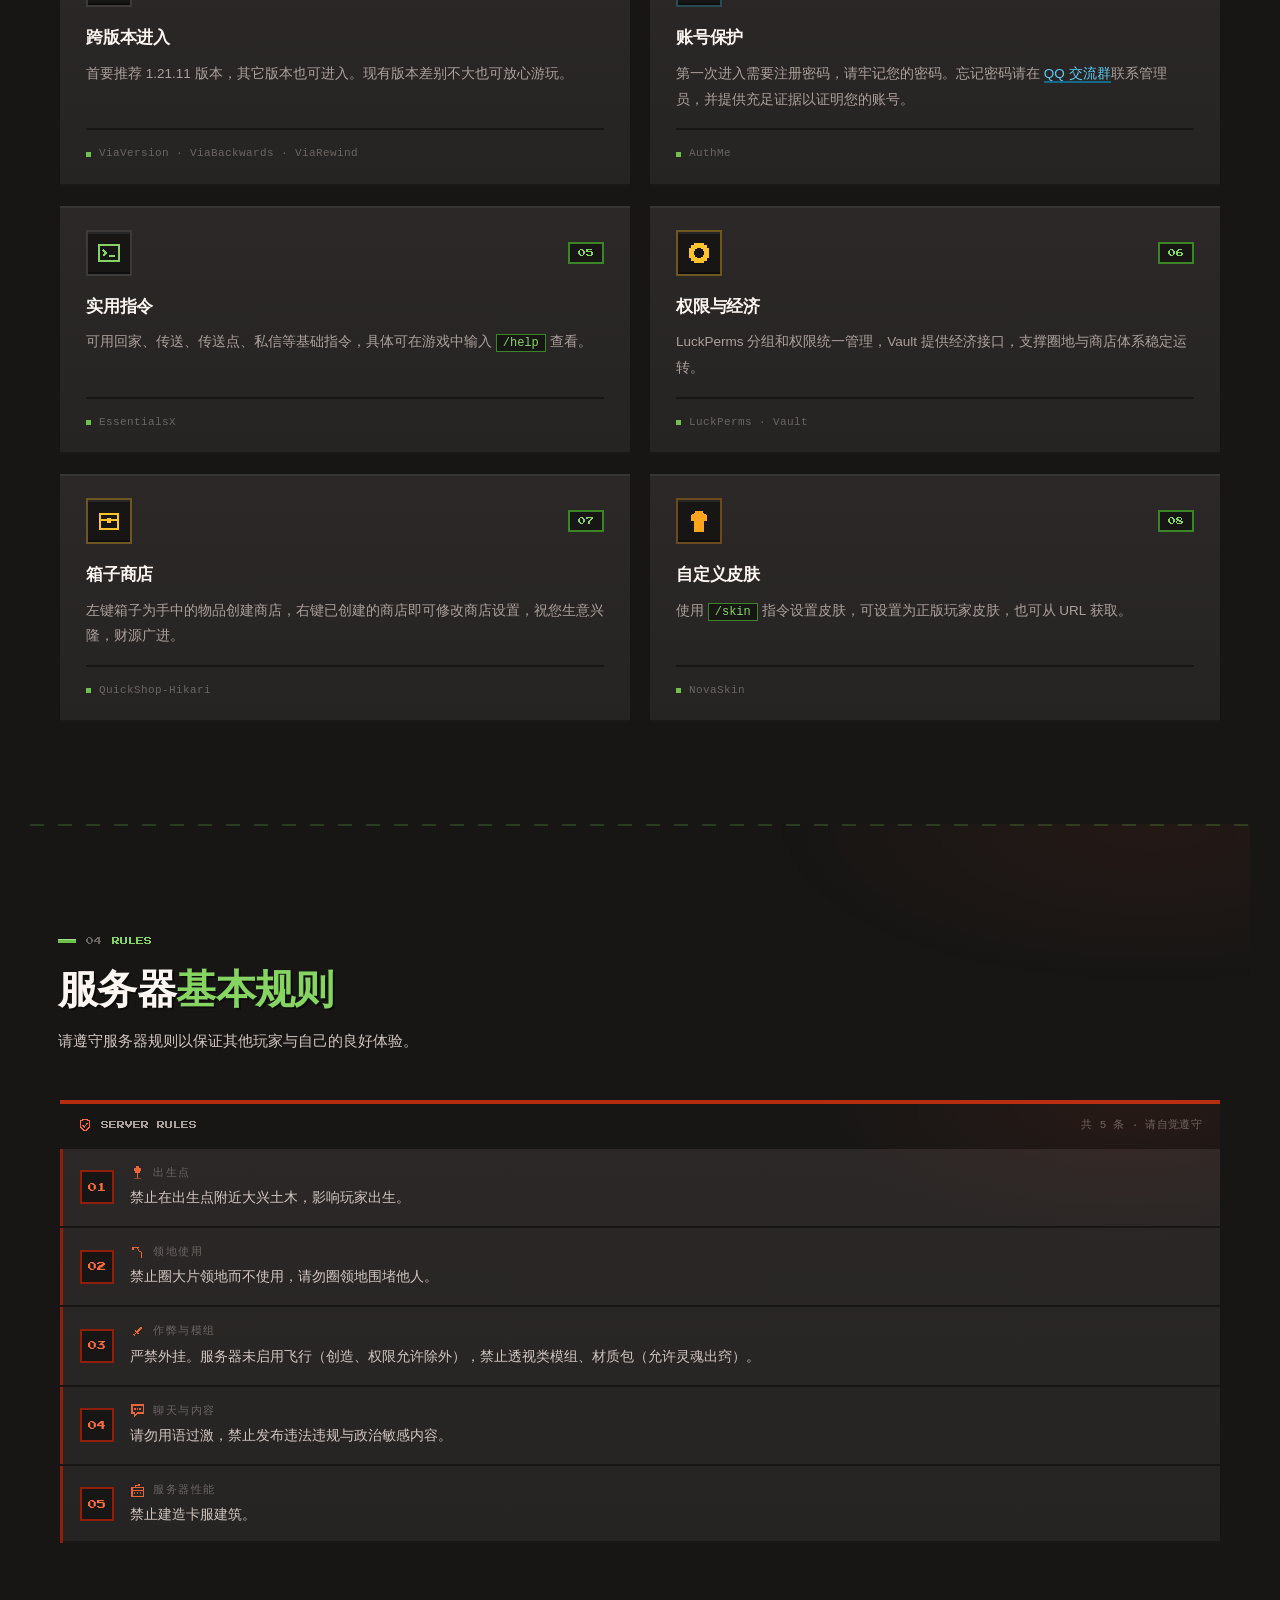
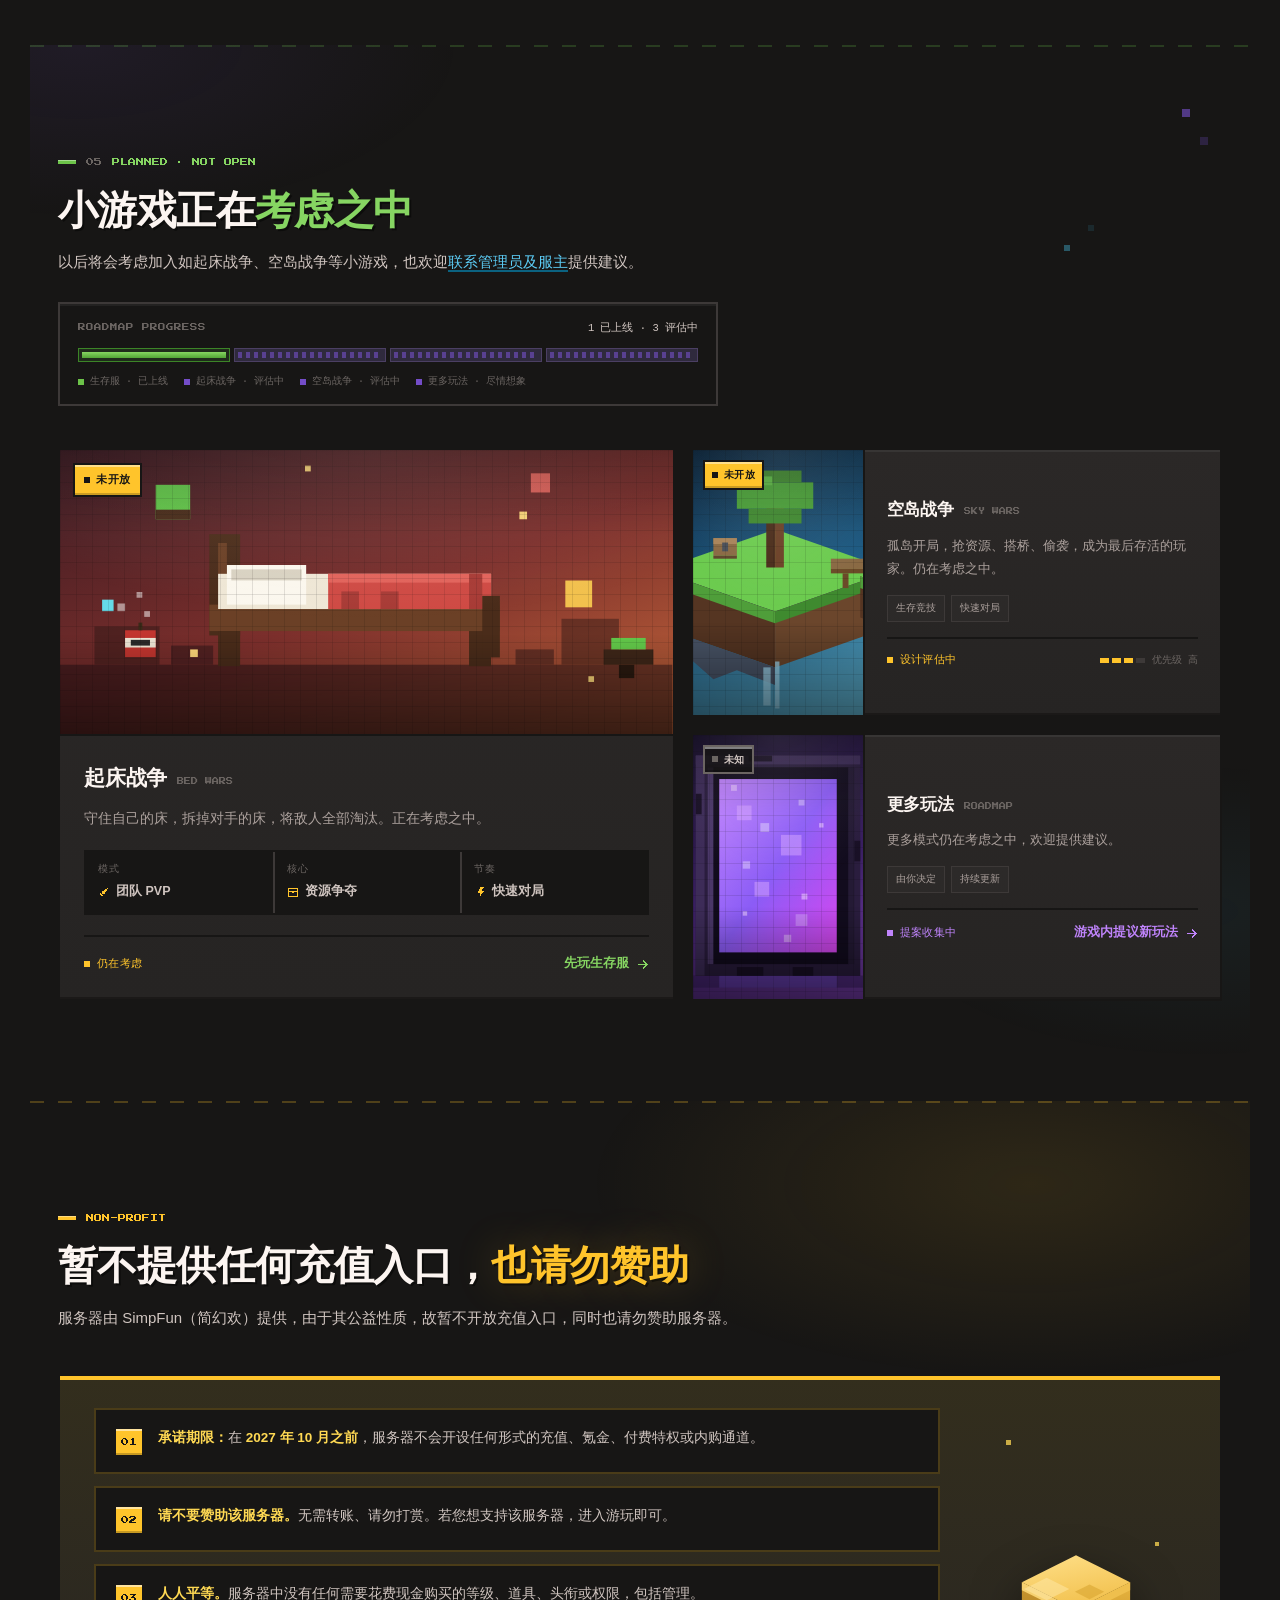
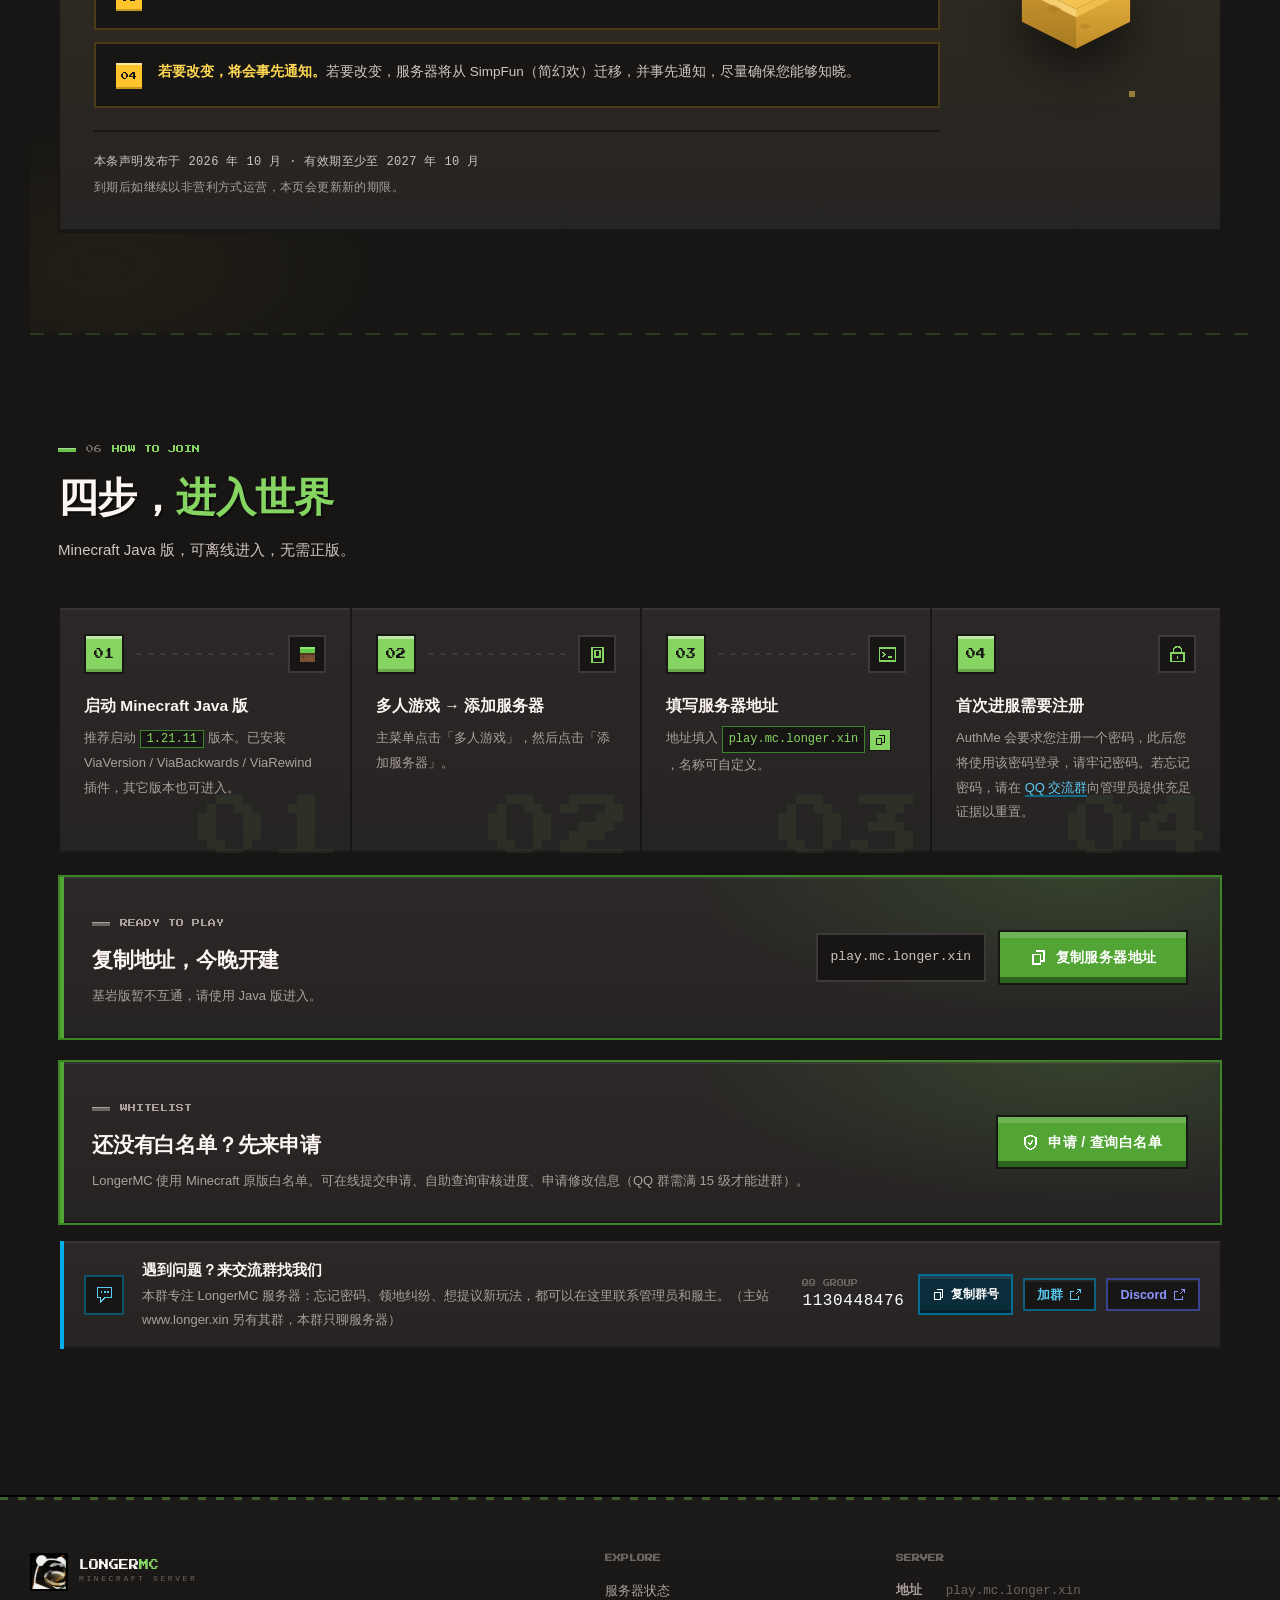
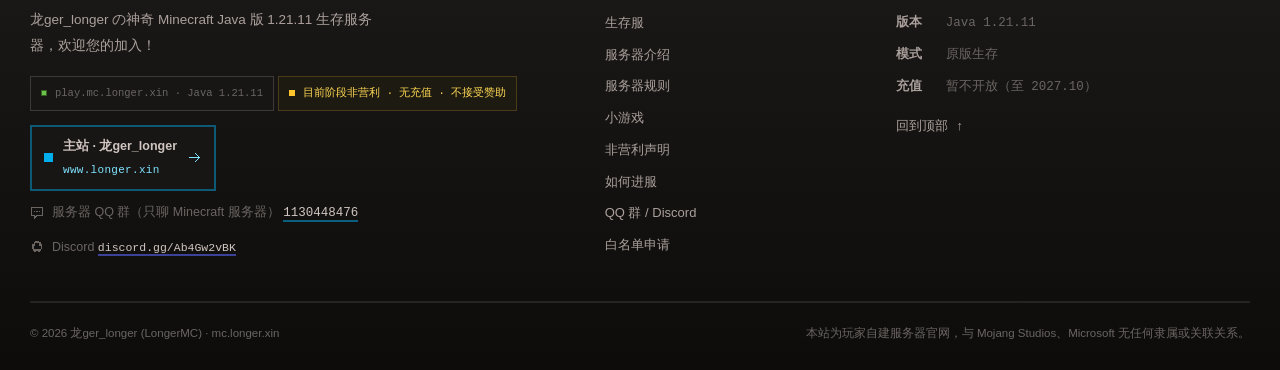
==== commit bb091fb3: "feat: 新增白名单申请并统一网页样式" ====
--- a/index.html
+++ b/index.html
@@ -1345,6 +1345,21 @@
         </div>
       </div>
 
+      <!-- 白名单入口：申请 / 查询状态 / 修改信息 -->
+      <div class="join-cta" id="whitelist-cta">
+        <div class="join-cta-text">
+          <div class="kicker kicker--plain">WHITELIST</div>
+          <h3>还没有白名单？先来申请</h3>
+          <p>LongerMC 使用 Minecraft 原版白名单。可在线提交申请、自助查询审核进度、申请修改信息（QQ 群需满 15 级才能进群）。</p>
+        </div>
+        <div class="join-cta-actions">
+          <a class="btn" href="/whitelist/">
+            <svg class="icon" aria-hidden="true"><use href="#i-shield"/></svg>
+            <span>申请 / 查询白名单</span>
+          </a>
+        </div>
+      </div>
+
       <!-- 交流群：LongerMC 服务器专属 QQ 群（不是主站的群） -->
       <div class="community" id="community">
         <span class="community-ico" aria-hidden="true"><svg class="icon"><use href="#i-chat"/></svg></span>
--- a/css/style.css
+++ b/css/style.css
@@ -1,6 +1,9 @@
 /* ============================================================
    LongerMC · 全站样式表
-   设计语言：MC 像素方块 / 深色世界 / 硬边与硬投影
+   设计语言：Minecraft OreUI（Bedrock 界面体系）
+   - 令牌取自 minecraft.net 官方组件库（mc-components）：
+     core / vanilla 灰绿阶梯、#171615 硬边、inset 斜面、#1157be 焦点色
+   - 直角、2px 硬边、6px 斜面高光、像素等宽字
    ============================================================ */
 
 @font-face{
@@ -12,47 +15,50 @@
 }
 
 /* ------------------------------------------------------------
-   1. 设计令牌
+   1. 设计令牌（OreUI）
    ------------------------------------------------------------ */
 :root{
-  --bg:#0a0d12;
-  --bg-deep:#07090d;
-  --panel:#121721;
-  --panel-2:#171d28;
-  --panel-3:#1d2532;
-  --line:#242c3a;
-  --line-2:#333d4f;
-
-  --grass:#63c94a;
-  --grass-2:#8ae66c;
-  --grass-3:#3f8f2f;
-  --grass-ink:#2b6a1e;
-
-  --gold:#f2c14e;
-  --torch:#ffad5c;
-  --diamond:#65dbe8;
-  --red:#e85d5d;
+  /* 中性阶梯：core-grey / off-black / off-white */
+  --bg:#171615;
+  --panel:#262423;
+  --panel-2:#3d3938;
+  --line-2:#6b6562;
+
+  /* 绿色阶梯：core-green / vanilla-green */
+  --grass:#6cc349;
+  --grass-2:#86d562;
+  --grass-3:#52a535;
+  --grass-ink:#2a641c;
+
+  /* 强调色 */
+  --gold:#ffc42b;
+  --torch:#ffa41f;
+  --diamond:#4ad5ff;
+  --red:#ff481b;
 
   /* 外链身份色：主站 www.longer.xin 的蓝 + 横幅青→紫渐变（按像素分 5 段）
      只用在指向主站、QQ 群、Discord 的元素上，不作为本站主题色 */
   --www:#00aeec;
   --www-2:#5cccf5;
-  --www-grad:linear-gradient(90deg,#00dbde 0 20%,#3fa4e6 20% 40%,#7e6eef 40% 60%,#bd37f7 60% 80%,#fc00ff 80%);
   /* Discord 品牌紫（同样只用于外链） */
   --discord:#5865f2;
   --discord-2:#8b95ff;
 
-  --text:#eef2f8;
-  --text-2:#c7d0dd;
-  --muted:#8d99ac;
-  --muted-2:#76839a;
+  /* 文本 */
+  --text:#fcf5f1;
+  --text-2:#d0c5c0;
+  --muted:#aba09c;
+  --muted-2:#6b6562;
 
   --pixel:'Press Start 2P',ui-monospace,SFMono-Regular,Menlo,Consolas,monospace;
   --mono:ui-monospace,SFMono-Regular,"SF Mono",Menlo,Consolas,"Liberation Mono",monospace;
   --sans:-apple-system,BlinkMacSystemFont,"Segoe UI","PingFang SC","Hiragino Sans GB","Microsoft YaHei","Noto Sans SC",sans-serif;
 
-  --shadow-card:inset 0 1px 0 rgba(255,255,255,.045),6px 6px 0 rgba(0,0,0,.24);
-  --shadow-card-hover:inset 0 1px 0 rgba(255,255,255,.06),10px 10px 0 rgba(0,0,0,.26);
+  /* OreUI 形状：硬边 2px + 斜面 inset + 无圆角 */
+  --ore-border:2px solid #171615;
+  --ore-focus:0 0 0 2px #1157be,0 0 0 3px #fff;
+  --shadow-card:inset 0 2px 0 rgba(255,255,255,.06),inset 0 -2px 0 rgba(0,0,0,.3);
+  --shadow-card-hover:inset 0 2px 0 rgba(255,255,255,.1),inset 0 -2px 0 rgba(0,0,0,.36);
   --ease:cubic-bezier(.22,.68,.3,1);
   --nav-h:72px;
 }
@@ -73,12 +79,11 @@
   overflow-x:hidden;
   background-color:var(--bg);
   background-image:
-    radial-gradient(1000px 620px at 82% -8%,rgba(99,201,74,.11),transparent 62%),
-    radial-gradient(820px 540px at 6% 2%,rgba(80,120,200,.07),transparent 60%),
-    radial-gradient(900px 700px at 50% 108%,rgba(255,173,92,.045),transparent 62%),
-    linear-gradient(rgba(255,255,255,.016) 1px,transparent 1px),
-    linear-gradient(90deg,rgba(255,255,255,.016) 1px,transparent 1px);
-  background-size:auto,auto,auto,44px 44px,44px 44px;
+    radial-gradient(900px 520px at 84% -6%,rgba(108,195,73,.09),transparent 62%),
+    radial-gradient(760px 460px at 4% 4%,rgba(107,101,98,.1),transparent 60%),
+    linear-gradient(rgba(252,245,241,.022) 1px,transparent 1px),
+    linear-gradient(90deg,rgba(252,245,241,.022) 1px,transparent 1px);
+  background-size:auto,auto,32px 32px,32px 32px;
   background-attachment:fixed;
   -webkit-font-smoothing:antialiased;
   -moz-osx-font-smoothing:grayscale;
@@ -91,9 +96,9 @@
 code{font-family:var(--mono)}
 [hidden]{display:none !important}
 
-::selection{background:rgba(99,201,74,.34);color:#fff}
-
-:focus-visible{outline:2px solid var(--grass-2);outline-offset:3px}
+::selection{background:rgba(108,195,73,.4);color:#fff}
+
+:focus-visible{outline:2px solid #1157be;outline-offset:2px;box-shadow:0 0 0 1px #fff}
 
 .svg-sprite{position:absolute;width:0;height:0;overflow:hidden;pointer-events:none}
 .icon{width:20px;height:20px;display:block;flex:none;shape-rendering:crispEdges}
@@ -106,63 +111,63 @@
 /* 跳到主要内容 */
 .skip-link{
   position:absolute;left:-9999px;top:0;z-index:300;
-  padding:12px 20px;background:var(--grass);color:#08130a;
-  font-weight:800;text-decoration:none;border:1px solid #000;
+  padding:12px 20px;background:var(--grass);color:#171615;
+  font-weight:800;text-decoration:none;border:var(--ore-border);
 }
 .skip-link:focus{left:12px;top:12px}
 
-/* 滚动条 */
+/* 滚动条：OreUI 冷灰轨道 */
 ::-webkit-scrollbar{width:12px;height:12px}
-::-webkit-scrollbar-track{background:#07090d}
-::-webkit-scrollbar-thumb{background:#2b3443;border:2px solid #07090d}
-::-webkit-scrollbar-thumb:hover{background:#3d495c}
+::-webkit-scrollbar-track{background:#171615;border-left:1px solid #262423}
+::-webkit-scrollbar-thumb{background:#4a4544;border:2px solid #171615}
+::-webkit-scrollbar-thumb:hover{background:#6b6562}
 
 /* 滚动进度 */
 .scroll-progress{
-  position:fixed;left:0;right:0;top:0;height:2px;z-index:120;
-  background:rgba(255,255,255,.04);pointer-events:none;
+  position:fixed;left:0;right:0;top:0;height:3px;z-index:120;
+  background:#0d0c0b;pointer-events:none;
 }
 .scroll-progress span{
   display:block;height:100%;width:100%;
-  background:linear-gradient(90deg,var(--grass-3),var(--grass-2));
+  background:linear-gradient(180deg,#86d562,#52a535);
   transform:scaleX(0);transform-origin:0 50%;
-  box-shadow:0 0 12px rgba(99,201,74,.6);
 }
 
 /* 顶部声明公告条 */
 .announce{
   position:relative;z-index:110;
-  background-color:#0e0c07;
+  background-color:var(--panel);
   background-image:
-    repeating-conic-gradient(rgba(242,193,78,.05) 0% 25%,transparent 0% 50%),
-    linear-gradient(180deg,#16120a 0%,#0e0c07 100%);
-  background-size:14px 14px,auto;
-  border-bottom:1px solid rgba(242,193,78,.22);
+    repeating-conic-gradient(rgba(255,196,43,.055) 0% 25%,transparent 0% 50%),
+    linear-gradient(180deg,#332f1c 0%,#262423 100%);
+  background-size:12px 12px,auto;
+  border-bottom:2px solid #171615;
+  box-shadow:inset 0 2px 0 rgba(255,196,43,.18),inset 0 -2px 0 rgba(0,0,0,.3);
 }
 .announce::before{
-  content:'';position:absolute;left:0;top:0;bottom:0;width:3px;
-  background:linear-gradient(180deg,#ffe08a,#d9a531);
+  content:'';position:absolute;left:0;top:0;bottom:0;width:4px;
+  background:var(--gold);
 }
 .announce-inner{
   max-width:1220px;margin:0 auto;padding:10px 28px;
   display:flex;align-items:center;gap:14px;
-  font-size:12.5px;line-height:1.7;color:var(--muted);
+  font-size:12.5px;line-height:1.7;color:var(--text-2);
 }
 .announce-badge{
   flex:none;padding:5px 8px;
-  font-family:var(--pixel);font-size:8px;line-height:1;letter-spacing:2px;
-  color:var(--gold);border:1px solid rgba(242,193,78,.45);
-  background:rgba(242,193,78,.08);
-  box-shadow:2px 2px 0 rgba(0,0,0,.35);
+  font-family:var(--pixel);font-size:8px;line-height:1;
+  color:#171615;background:var(--gold);
+  border:1px solid #171615;
+  box-shadow:inset 0 2px 0 rgba(255,255,255,.45),inset 0 -2px 0 rgba(0,0,0,.25);
 }
 .announce p{min-width:0}
-.announce b{color:#ffd97a;font-weight:700}
+.announce b{color:#ffd953;font-weight:700}
 .announce a{
   margin-left:6px;color:var(--gold);font-weight:700;white-space:nowrap;
-  text-decoration:none;border-bottom:1px solid rgba(242,193,78,.4);
+  text-decoration:none;border-bottom:2px solid rgba(255,196,43,.45);
   transition:color .18s,border-color .18s;
 }
-.announce a:hover{color:#ffe9a8;border-color:#ffe9a8}
+.announce a:hover{color:#fff27a;border-color:#fff27a}
 
 /* ------------------------------------------------------------
    3. 通用文字与标签
@@ -171,90 +176,86 @@
 .kicker{
   display:inline-flex;align-items:center;gap:10px;
   font-family:var(--pixel);font-size:8px;line-height:1.6;
-  letter-spacing:1.2px;color:var(--grass-2);
+  color:var(--grass-2);
   margin-bottom:16px;
 }
 .kicker span{color:var(--muted-2)}
-.kicker::before{content:'';width:18px;height:2px;background:var(--grass);flex:none}
+.kicker::before{content:'';width:18px;height:4px;background:var(--grass);flex:none;box-shadow:inset 0 1px 0 rgba(255,255,255,.4)}
 .kicker--plain{color:var(--muted);margin-bottom:12px}
 .kicker--plain::before{background:var(--muted-2)}
 
 .notice{
-  margin-top:18px;padding:14px 18px;font-size:14px;color:var(--muted);
-  background:var(--panel);border:1px solid var(--line);
+  margin-top:18px;padding:14px 18px;font-size:14px;color:var(--text-2);
+  background:var(--panel);border:2px solid #171615;
   box-shadow:var(--shadow-card);
 }
 .notice code{color:var(--grass-2)}
 
-/* 像素状态灯 */
+/* 状态灯 */
 .dot{
   display:inline-block;width:8px;height:8px;flex:none;
-  background:#5a6577;
-  box-shadow:0 0 0 2px rgba(0,0,0,.45);
+  background:#6b6562;
+  box-shadow:inset 0 0 0 1px rgba(0,0,0,.5);
 }
 .dot.on{
-  background:var(--grass);
-  box-shadow:0 0 0 2px rgba(0,0,0,.45),0 0 12px rgba(99,201,74,.85);
+  background:var(--grass-2);
+  box-shadow:inset 0 0 0 1px rgba(0,0,0,.35),0 0 10px rgba(134,213,98,.7);
   animation:pulse 2s infinite;
 }
 .dot.off{
   background:var(--red);
-  box-shadow:0 0 0 2px rgba(0,0,0,.45),0 0 12px rgba(232,93,93,.6);
-}
-@keyframes pulse{0%,100%{opacity:1}50%{opacity:.45}}
-
-/* ------------------------------------------------------------
-   4. 按钮
+  box-shadow:inset 0 0 0 1px rgba(0,0,0,.35),0 0 10px rgba(255,72,27,.55);
+}
+@keyframes pulse{0%,100%{opacity:1}50%{opacity:.4}}
+
+/* ------------------------------------------------------------
+   4. 按钮（OreUI：2px 硬边 + 6px 斜面）
    ------------------------------------------------------------ */
 .btn{
   display:inline-flex;align-items:center;justify-content:center;gap:9px;
-  padding:13px 22px;
-  font-size:14px;font-weight:800;font-family:var(--sans);letter-spacing:.2px;
-  color:#08130a;text-decoration:none;cursor:pointer;white-space:nowrap;
-  background:linear-gradient(180deg,#8ae66c 0%,#5fc247 55%,#4fb03a 100%);
-  border:1px solid #0a1207;
+  padding:13px 24px;
+  font-size:14px;font-weight:800;font-family:var(--sans);letter-spacing:.03em;
+  color:#fff;text-decoration:none;cursor:pointer;white-space:nowrap;
+  background:var(--grass-3);
+  border:var(--ore-border);
   box-shadow:
-    inset 0 2px 0 rgba(255,255,255,.4),
-    inset 0 -3px 0 rgba(0,0,0,.22),
-    0 5px 0 #2b6a1e,
-    0 14px 26px -14px rgba(99,201,74,.65);
-  transition:transform .12s var(--ease),box-shadow .12s var(--ease),filter .18s,color .18s;
+    inset 0 6px 0 rgba(255,255,255,.16),
+    inset 0 -6px 0 var(--grass-ink);
+  transition:background .12s var(--ease),box-shadow .12s var(--ease),color .12s;
 }
 .btn .icon{width:17px;height:17px}
-.btn:hover{filter:brightness(1.06)}
+.btn:hover{
+  background:linear-gradient(0deg,rgba(255,255,255,.16),rgba(255,255,255,.16)),var(--grass-3);
+}
 .btn:active{
-  transform:translateY(4px);
-  box-shadow:
-    inset 0 2px 0 rgba(255,255,255,.3),
-    inset 0 -2px 0 rgba(0,0,0,.25),
-    0 1px 0 #2b6a1e;
-}
+  background:var(--grass-ink);
+  box-shadow:none;
+  transform:translateY(2px);
+}
+.btn:focus-visible{outline:2px solid #1157be;outline-offset:-2px;box-shadow:var(--ore-focus)}
 .btn-ghost{
   color:var(--text);
-  background:linear-gradient(180deg,#212a38 0%,#161d28 100%);
-  border-color:#080b0f;
-  box-shadow:
-    inset 0 1px 0 rgba(255,255,255,.09),
-    inset 0 -3px 0 rgba(0,0,0,.35),
-    0 5px 0 #05070a,
-    0 16px 28px -18px #000;
-}
-.btn-ghost:hover{border-color:rgba(99,201,74,.35);filter:brightness(1.1)}
+  background:var(--panel-2);
+  border-color:#171615;
+  box-shadow:inset 0 6px 0 rgba(255,255,255,.08),inset 0 -6px 0 #171615;
+}
+.btn-ghost:hover{
+  background:linear-gradient(0deg,rgba(255,255,255,.1),rgba(255,255,255,.1)),var(--panel-2);
+}
+.btn-ghost:active{background:#171615;box-shadow:none}
 .btn-gold-ghost{
-  color:var(--gold);
-  background:linear-gradient(180deg,#251e10 0%,#171310 100%);
-  border-color:rgba(242,193,78,.38);
-  box-shadow:
-    inset 0 1px 0 rgba(255,255,255,.07),
-    inset 0 -3px 0 rgba(0,0,0,.35),
-    0 5px 0 #0a0805,
-    0 16px 28px -18px #000;
-}
-.btn-gold-ghost:hover{color:#ffe9a8;border-color:rgba(242,193,78,.62);filter:brightness(1.12)}
-.btn-sm{padding:9px 14px;font-size:12.5px;box-shadow:
-  inset 0 1px 0 rgba(255,255,255,.35),
-  inset 0 -2px 0 rgba(0,0,0,.2),
-  0 4px 0 #2b6a1e;
+  color:#171615;
+  background:var(--gold);
+  border-color:#171615;
+  box-shadow:inset 0 6px 0 rgba(255,255,255,.4),inset 0 -6px 0 #b87918;
+}
+.btn-gold-ghost:hover{
+  background:linear-gradient(0deg,rgba(255,255,255,.22),rgba(255,255,255,.22)),var(--gold);
+}
+.btn-gold-ghost:active{background:#db9f21;box-shadow:none;color:#171615}
+.btn-sm{
+  padding:9px 16px;font-size:12.5px;
+  box-shadow:inset 0 3px 0 rgba(255,255,255,.18),inset 0 -3px 0 var(--grass-ink);
 }
 .btn-sm .icon{width:14px;height:14px}
 .btn-block{width:100%}
@@ -262,42 +263,49 @@
 .icon-btn{
   width:34px;height:34px;display:grid;place-items:center;
   color:var(--text-2);cursor:pointer;
-  background:var(--panel-2);border:1px solid var(--line-2);
-  transition:color .18s,background .18s,border-color .18s,transform .18s;
-}
-.icon-btn:hover{color:var(--grass-2);border-color:rgba(99,201,74,.4);background:var(--panel-3)}
-.icon-btn:active{transform:translateY(1px)}
+  background:var(--panel-2);border:2px solid #171615;
+  box-shadow:inset 0 2px 0 rgba(255,255,255,.1),inset 0 -2px 0 rgba(0,0,0,.3);
+  transition:background .18s,color .18s;
+}
+.icon-btn:hover{
+  color:#fff;
+  background:linear-gradient(0deg,rgba(255,255,255,.12),rgba(255,255,255,.12)),var(--panel-2);
+}
+.icon-btn:active{background:#171615;box-shadow:none}
 .icon-btn .icon{width:16px;height:16px}
 .icon-btn.is-spinning .icon{animation:spin .9s linear infinite}
 @keyframes spin{to{transform:rotate(360deg)}}
 
 /* 复制成功状态 */
-.is-copied{color:var(--grass-2) !important;border-color:rgba(99,201,74,.5) !important}
-.is-failed{color:var(--red) !important;border-color:rgba(232,93,93,.5) !important}
+.is-copied{color:var(--grass-2) !important;border-color:var(--grass-2) !important}
+.is-failed{color:var(--red) !important;border-color:var(--red) !important}
 
 .copy-mini{
   width:22px;height:22px;display:inline-grid;place-items:center;
   vertical-align:-4px;margin-left:4px;cursor:pointer;
-  color:var(--grass-2);background:rgba(99,201,74,.12);
-  border:1px solid rgba(99,201,74,.35);
+  color:#171615;background:var(--grass-2);
+  border:1px solid #171615;
   transition:background .18s,color .18s;
 }
-.copy-mini:hover{background:rgba(99,201,74,.24)}
+.copy-mini:hover{background:#a0e081}
 .copy-mini .icon{width:12px;height:12px}
 
 /* ------------------------------------------------------------
-   5. 导航
+   5. 导航（OreUI 顶部栏）
    ------------------------------------------------------------ */
 .nav{
   position:sticky;top:0;z-index:100;
-  background:rgba(10,13,18,.72);
-  -webkit-backdrop-filter:blur(16px) saturate(1.2);
-  backdrop-filter:blur(16px) saturate(1.2);
-  border-bottom:1px solid rgba(255,255,255,.055);
-  box-shadow:0 1px 0 rgba(99,201,74,.05);
-  transition:background .25s,border-color .25s;
-}
-.nav.scrolled{background:rgba(10,13,18,.95);border-bottom-color:rgba(99,201,74,.16)}
+  background:rgba(23,22,21,.94);
+  -webkit-backdrop-filter:blur(10px);
+  backdrop-filter:blur(10px);
+  border-bottom:2px solid #000;
+  box-shadow:inset 0 -2px 0 rgba(255,255,255,.05);
+  transition:background .25s,box-shadow .25s;
+}
+.nav.scrolled{
+  background:#171615;
+  box-shadow:inset 0 -2px 0 rgba(108,195,73,.22),0 6px 18px -12px #000;
+}
 .nav-inner{
   max-width:1220px;height:var(--nav-h);margin:0 auto;padding:0 28px;
   display:flex;align-items:center;justify-content:space-between;gap:18px;
@@ -306,29 +314,27 @@
 .brand{display:flex;align-items:center;gap:11px;text-decoration:none;color:var(--text);flex:none}
 .brand-logo{
   width:38px;height:38px;flex:none;display:block;object-fit:cover;
-  border:1px solid #000;
-  outline:1px solid rgba(99,201,74,.28);outline-offset:2px;
-  box-shadow:3px 3px 0 rgba(0,0,0,.4);
-  filter:brightness(.92) saturate(1.06) contrast(1.04);
+  border:2px solid #000;
+  box-shadow:inset 0 0 0 1px rgba(252,245,241,.14);
+  filter:brightness(.94) saturate(1.05);
 }
 .brand-text{display:flex;flex-direction:column;gap:5px;line-height:1}
-.brand-name{font-family:var(--pixel);font-size:10px;letter-spacing:.4px;color:var(--text)}
+.brand-name{font-family:var(--pixel);font-size:10px;color:var(--text)}
 .brand-name em{font-style:normal;color:var(--grass-2)}
 .brand-sub{font-family:var(--mono);font-size:8px;letter-spacing:2.6px;color:var(--muted-2)}
 
 .nav-links{display:flex;gap:2px;margin-left:auto;margin-right:auto}
 .nav-links a{
-  position:relative;padding:10px 15px;font-size:13.5px;color:var(--muted);
-  text-decoration:none;white-space:nowrap;transition:color .18s;
-}
-.nav-links a::after{
-  content:'';position:absolute;left:15px;right:15px;bottom:3px;height:2px;
-  background:var(--grass);transform:scaleX(0);transform-origin:0 50%;
-  transition:transform .22s var(--ease);
-}
-.nav-links a:hover{color:var(--text)}
-.nav-links a:hover::after,.nav-links a.active::after{transform:scaleX(1)}
-.nav-links a.active{color:var(--grass-2)}
+  position:relative;padding:10px 14px;font-size:13.5px;color:var(--muted);
+  text-decoration:none;white-space:nowrap;
+  border:2px solid transparent;
+  transition:color .18s,background .18s,border-color .18s;
+}
+.nav-links a:hover{color:var(--text);background:var(--panel);border-color:#000}
+.nav-links a.active{
+  color:#fff;background:var(--grass-3);border-color:#000;
+  box-shadow:inset 0 2px 0 rgba(255,255,255,.2),inset 0 -2px 0 var(--grass-ink);
+}
 
 .nav-actions{display:flex;align-items:center;gap:14px;flex:none}
 .nav-actions > .btn{min-width:98px}
@@ -351,27 +357,27 @@
 }
 
 .hero-stars{
-  position:absolute;inset:0;z-index:0;pointer-events:none;opacity:.75;
+  position:absolute;inset:0;z-index:0;pointer-events:none;opacity:.6;
   background-image:
-    radial-gradient(1.5px 1.5px at 8% 18%,rgba(255,255,255,.55),transparent 100%),
-    radial-gradient(1.5px 1.5px at 23% 42%,rgba(255,255,255,.3),transparent 100%),
-    radial-gradient(2px 2px at 37% 12%,rgba(255,255,255,.42),transparent 100%),
-    radial-gradient(1.5px 1.5px at 58% 34%,rgba(255,255,255,.35),transparent 100%),
-    radial-gradient(1.5px 1.5px at 72% 16%,rgba(255,255,255,.45),transparent 100%),
-    radial-gradient(2px 2px at 88% 38%,rgba(255,255,255,.3),transparent 100%),
-    radial-gradient(1.5px 1.5px at 94% 10%,rgba(255,255,255,.5),transparent 100%);
+    radial-gradient(1.5px 1.5px at 8% 18%,rgba(252,245,241,.5),transparent 100%),
+    radial-gradient(1.5px 1.5px at 23% 42%,rgba(252,245,241,.28),transparent 100%),
+    radial-gradient(2px 2px at 37% 12%,rgba(252,245,241,.38),transparent 100%),
+    radial-gradient(1.5px 1.5px at 58% 34%,rgba(252,245,241,.3),transparent 100%),
+    radial-gradient(1.5px 1.5px at 72% 16%,rgba(252,245,241,.4),transparent 100%),
+    radial-gradient(2px 2px at 88% 38%,rgba(252,245,241,.26),transparent 100%),
+    radial-gradient(1.5px 1.5px at 94% 10%,rgba(252,245,241,.44),transparent 100%);
   background-size:640px 460px;
   animation:twinkle 9s steps(2,jump-none) infinite;
 }
-@keyframes twinkle{0%,100%{opacity:.55}50%{opacity:.9}}
+@keyframes twinkle{0%,100%{opacity:.45}50%{opacity:.75}}
 
 .pixel-cloud{
   position:absolute;z-index:1;width:56px;height:14px;pointer-events:none;
-  background:rgba(255,255,255,.075);
+  background:rgba(252,245,241,.07);
   box-shadow:
-    14px -14px 0 rgba(255,255,255,.075),
-    28px 0 0 rgba(255,255,255,.055),
-    42px -8px 0 rgba(255,255,255,.055);
+    14px -14px 0 rgba(252,245,241,.07),
+    28px 0 0 rgba(252,245,241,.05),
+    42px -8px 0 rgba(252,245,241,.05);
   animation:cloudDrift 42s linear infinite;
 }
 .cloud-a{top:15%;left:3%}
@@ -386,56 +392,58 @@
 
 .eyebrow{
   display:inline-flex;align-items:center;gap:12px;flex-wrap:wrap;
-  font-family:var(--pixel);font-size:8px;letter-spacing:1px;
+  font-family:var(--pixel);font-size:8px;
   color:var(--muted);margin-bottom:22px;
 }
 .eyebrow-brand{color:var(--grass-2)}
-.eyebrow-div{width:22px;height:1px;background:var(--line-2)}
+.eyebrow-div{width:22px;height:2px;background:var(--line-2)}
 
 .hero h1{
   font-size:clamp(34px,5.1vw,64px);
-  line-height:1.12;
+  line-height:1.16;
   font-weight:900;
-  letter-spacing:-.02em;
+  letter-spacing:-.015em;
   margin-bottom:20px;
-  text-shadow:3px 3px 0 rgba(0,0,0,.32);
+  text-shadow:3px 3px 0 rgba(0,0,0,.5);
 }
 .hero h1 .hl{
-  text-shadow:3px 3px 0 rgba(0,0,0,.32),0 0 44px rgba(99,201,74,.32);
+  color:var(--grass-2);
+  text-shadow:3px 3px 0 rgba(0,0,0,.5),0 0 40px rgba(108,195,73,.28);
 }
 .hero-lede{
   max-width:540px;
-  font-size:15.5px;line-height:1.95;color:var(--muted);
+  font-size:15.5px;line-height:1.95;color:var(--text-2);
   text-wrap:pretty;
 }
 .hero-lede span{display:block}
 
-/* 地址卡片 */
+/* 地址卡片：OreUI 深灰面板 */
 .ip-card{
   position:relative;
   display:flex;align-items:center;gap:14px;
   max-width:520px;margin-top:30px;padding:14px 15px 14px 18px;
-  background:linear-gradient(180deg,rgba(25,32,44,.94),rgba(15,19,27,.94));
-  border:1px solid var(--line-2);
+  background:var(--panel);
+  border:2px solid #171615;
   box-shadow:
-    inset 0 1px 0 rgba(255,255,255,.06),
-    6px 6px 0 rgba(0,0,0,.28);
+    inset 0 2px 0 rgba(255,255,255,.07),
+    inset 0 -2px 0 rgba(0,0,0,.3);
 }
 .ip-card::before{
-  content:'';position:absolute;left:0;top:0;bottom:0;width:3px;
-  background:linear-gradient(180deg,var(--grass-2),var(--grass-3));
+  content:'';position:absolute;left:0;top:0;bottom:0;width:4px;
+  background:var(--grass-3);
 }
 .ip-icon{
   width:42px;height:42px;flex:none;display:grid;place-items:center;
   color:var(--grass-2);
-  background:rgba(99,201,74,.1);
-  border:1px solid rgba(99,201,74,.28);
+  background:#171615;
+  border:2px solid #3d3938;
+  box-shadow:inset 0 2px 0 rgba(255,255,255,.06);
 }
 .ip-icon .icon{width:19px;height:19px}
 .ip-body{display:flex;flex-direction:column;gap:5px;flex:1;min-width:0}
 .ip-label{
   font-family:var(--pixel);font-size:7px;line-height:1;
-  letter-spacing:1.2px;color:var(--muted-2);
+  color:var(--muted-2);
 }
 .ip-value{
   font-family:var(--mono);font-size:clamp(14px,1.7vw,17px);
@@ -444,12 +452,16 @@
 .ip-copy{
   display:inline-flex;align-items:center;justify-content:center;gap:6px;flex:none;cursor:pointer;
   min-width:68px;
-  padding:8px 11px;font-size:12px;font-weight:700;
-  color:var(--grass-2);background:rgba(99,201,74,.1);
-  border:1px solid rgba(99,201,74,.32);
-  transition:background .18s,color .18s,border-color .18s;
-}
-.ip-copy:hover{background:rgba(99,201,74,.2);color:#fff}
+  padding:8px 12px;font-size:12px;font-weight:800;
+  color:#fff;background:var(--grass-3);
+  border:2px solid #171615;
+  box-shadow:inset 0 3px 0 rgba(255,255,255,.18),inset 0 -3px 0 var(--grass-ink);
+  transition:background .15s,color .15s,box-shadow .15s;
+}
+.ip-copy:hover{
+  background:linear-gradient(0deg,rgba(255,255,255,.18),rgba(255,255,255,.18)),var(--grass-3);
+}
+.ip-copy:active{background:var(--grass-ink);box-shadow:none}
 .ip-copy .icon{width:13px;height:13px}
 
 /* 地址下方的版本提示 */
@@ -457,7 +469,7 @@
   display:flex;align-items:center;gap:8px;
   margin-top:12px;font-size:12.5px;color:var(--muted-2);
 }
-.ip-hint::before{content:'';width:6px;height:6px;flex:none;background:var(--grass);opacity:.75}
+.ip-hint::before{content:'';width:6px;height:6px;flex:none;background:var(--grass);}
 
 .hero-actions{display:flex;flex-wrap:wrap;gap:14px;margin-top:24px}
 
@@ -476,10 +488,10 @@
 }
 .art-glow{
   position:absolute;width:78%;aspect-ratio:1;z-index:0;
-  background:radial-gradient(circle,rgba(99,201,74,.26),rgba(99,201,74,.06) 45%,transparent 68%);
-  filter:blur(6px);
-}
-.voxel{position:relative;z-index:1;width:min(100%,540px);height:auto;filter:drop-shadow(0 34px 34px rgba(0,0,0,.42))}
+  background:radial-gradient(circle,rgba(108,195,73,.2),rgba(108,195,73,.05) 45%,transparent 68%);
+  filter:blur(8px);
+}
+.voxel{position:relative;z-index:1;width:min(100%,540px);height:auto;filter:drop-shadow(0 26px 26px rgba(0,0,0,.5))}
 .bob{transform-box:view-box}
 .bob-a{animation:bob 7s ease-in-out infinite}
 .bob-b{animation:bob 5.6s ease-in-out infinite;animation-delay:-1.6s}
@@ -498,22 +510,22 @@
   position:absolute;z-index:3;
   display:inline-flex;align-items:center;
   padding:8px 10px;
-  font-family:var(--pixel);font-size:8px;line-height:1;letter-spacing:.8px;
+  font-family:var(--pixel);font-size:8px;line-height:1;
   color:var(--text-2);
-  background:rgba(12,16,23,.9);
-  border:1px solid var(--line-2);
-  box-shadow:4px 4px 0 rgba(0,0,0,.32);
+  background:#171615;
+  border:2px solid #3d3938;
+  box-shadow:inset 0 2px 0 rgba(255,255,255,.06);
   white-space:nowrap;
 }
 .art-tag::before{content:'';width:6px;height:6px;background:var(--grass);margin-right:7px;flex:none}
 .art-tag--survival{top:9%;left:1%}
-.art-tag--version{top:25%;right:2%;color:var(--gold);border-color:rgba(242,193,78,.4)}
-.art-tag--version::before{background:var(--gold)}
-.art-tag--java{bottom:17%;left:13%;color:var(--diamond);border-color:rgba(101,219,232,.35)}
+.art-tag--version{top:25%;right:2%;color:#171615;background:var(--gold);border-color:#171615}
+.art-tag--version::before{background:#171615}
+.art-tag--java{bottom:17%;left:13%;color:var(--diamond);border-color:#2b4a54}
 .art-tag--java::before{background:var(--diamond)}
 
 /* 地面剪影：像素树与火把 */
-.terra-prop{position:absolute;z-index:1;pointer-events:none;filter:brightness(.24)}
+.terra-prop{position:absolute;z-index:1;pointer-events:none;filter:brightness(.3)}
 .terra-prop--tree1{left:8.6%;bottom:44%;width:42px}
 .terra-prop--tree2{left:47.2%;bottom:51.6%;width:38px;opacity:.92}
 .terra-prop--tree3{left:84%;bottom:44.2%;width:40px;opacity:.88}
@@ -521,7 +533,7 @@
 .terra-prop--t2{left:65.8%;bottom:40.2%;width:13px;filter:none}
 .terra-glow{
   position:absolute;z-index:0;width:64px;height:64px;pointer-events:none;
-  background:radial-gradient(circle,rgba(255,201,74,.22),transparent 60%);
+  background:radial-gradient(circle,rgba(255,196,43,.2),transparent 60%);
   animation:spark 3.2s steps(2,jump-none) infinite;
 }
 .terra-glow--t1{left:26.9%;bottom:calc(46.8% + 14px)}
@@ -546,75 +558,73 @@
 .section + .section{border-top:0}
 .section + .section::before{
   content:'';position:absolute;top:0;left:0;right:0;height:2px;
-  background:repeating-linear-gradient(90deg,rgba(99,201,74,.36) 0 16px,transparent 16px 30px);
-  opacity:.6;pointer-events:none;
+  background:repeating-linear-gradient(90deg,rgba(108,195,73,.4) 0 14px,transparent 14px 28px);
+  opacity:.55;pointer-events:none;
 }
 
 /* 区块氛围：规则偏红石调 / 小游戏偏末地紫调 */
 .section--rules{
-  background:radial-gradient(620px 260px at 92% 0%,rgba(232,93,93,.06),transparent 62%);
+  background:radial-gradient(620px 260px at 92% 0%,rgba(255,72,27,.06),transparent 62%);
 }
 .section--coming{
   background:
-    radial-gradient(620px 280px at 4% 0%,rgba(139,92,246,.07),transparent 62%),
-    radial-gradient(520px 240px at 96% 82%,rgba(101,219,232,.05),transparent 62%);
+    radial-gradient(620px 280px at 4% 0%,rgba(139,92,246,.08),transparent 62%),
+    radial-gradient(520px 240px at 96% 82%,rgba(74,213,255,.05),transparent 62%);
 }
 
 .section-head{margin-bottom:42px;max-width:760px}
 .section-head h2{
   font-size:clamp(26px,3.5vw,40px);
-  font-weight:900;line-height:1.24;letter-spacing:-.02em;
-  text-shadow:2px 2px 0 rgba(0,0,0,.28);
-}
-.section-head p{margin-top:13px;color:var(--muted);font-size:15px;line-height:1.9}
-
-/* ------------------------------------------------------------
-   8. 状态控制台
+  font-weight:900;line-height:1.26;letter-spacing:-.015em;
+  text-shadow:2px 2px 0 rgba(0,0,0,.45);
+}
+.section-head p{margin-top:13px;color:var(--text-2);font-size:15px;line-height:1.9}
+
+/* ------------------------------------------------------------
+   8. 状态控制台（OreUI 面板）
    ------------------------------------------------------------ */
 .console{
   position:relative;
-  background:linear-gradient(180deg,#121823 0%,#0d1118 100%);
-  border:1px solid var(--line-2);
+  background:linear-gradient(180deg,#2f2b2a 0%,#262423 100%);
+  border:2px solid #171615;
   box-shadow:
-    0 0 0 1px rgba(0,0,0,.55),
-    8px 8px 0 rgba(0,0,0,.22),
-    0 44px 80px -44px #000;
+    inset 0 2px 0 rgba(255,255,255,.08),
+    inset 0 -2px 0 rgba(0,0,0,.35),
+    0 24px 44px -30px #000;
 }
 .console::before{
-  content:'';position:absolute;top:0;left:0;right:0;height:2px;
-  background:linear-gradient(90deg,transparent,rgba(99,201,74,.55),transparent);
+  content:'';position:absolute;top:0;left:0;right:0;height:3px;
+  background:var(--grass-3);
 }
 
 .console-bar{
   display:flex;align-items:center;justify-content:space-between;gap:14px;
   padding:11px 15px;
-  border-bottom:1px solid var(--line);
-  background:rgba(0,0,0,.22);
+  border-bottom:2px solid #171615;
+  background:#171615;
   font-family:var(--mono);font-size:11.5px;letter-spacing:.4px;color:var(--muted);
 }
 .console-title{display:flex;align-items:center;gap:10px;min-width:0;white-space:nowrap;overflow:hidden;text-overflow:ellipsis}
 .console-dots{display:inline-flex;gap:5px;flex:none}
-.console-dots i{width:7px;height:7px;background:#39424f}
-.console-dots i:nth-child(1){background:#7a3b3b}
-.console-dots i:nth-child(2){background:#7a6a35}
-.console-dots i:nth-child(3){background:#356f42}
+.console-dots i{width:7px;height:7px;background:#4a4544}
+.console-dots i:nth-child(1){background:#b42d10}
+.console-dots i:nth-child(2){background:#b87918}
+.console-dots i:nth-child(3){background:#3c8527}
 .console-path{color:var(--muted-2);overflow:hidden;text-overflow:ellipsis}
 .console-tools{display:flex;align-items:center;gap:12px;flex:none}
 .console-updated{font-size:11px;color:var(--muted-2);letter-spacing:.2px}
-.console-updated.is-error{color:var(--red)}
+.console-updated.is-error{color:#ff6d3a}
 
 .server-entry{
   display:grid;grid-template-columns:auto minmax(0,1fr) auto;
   gap:18px;align-items:center;
   padding:24px 26px;
-  border-bottom:1px solid var(--line);
+  border-bottom:2px solid #171615;
 }
 .server-icon{
   width:60px;height:60px;flex:none;
-  border:1px solid #000;
-  box-shadow:
-    inset 0 0 0 2px rgba(255,255,255,.07),
-    4px 4px 0 rgba(0,0,0,.3);
+  border:2px solid #171615;
+  box-shadow:inset 0 0 0 2px rgba(252,245,241,.08);
   overflow:hidden;
 }
 .server-icon img{width:100%;height:100%;object-fit:cover;display:block}
@@ -625,13 +635,14 @@
 }
 .version-pill{
   font-family:var(--pixel);font-size:7px;line-height:1;
-  padding:5px 7px;color:#08130a;background:var(--grass);
-  border:1px solid #0a1207;
+  padding:5px 8px;color:#171615;background:var(--grass-2);
+  border:1px solid #171615;
+  box-shadow:inset 0 2px 0 rgba(255,255,255,.4),inset 0 -2px 0 rgba(0,0,0,.2);
 }
 .edition-pill{
   font-family:var(--mono);font-size:9.5px;letter-spacing:1.4px;
-  padding:4px 7px;color:var(--diamond);
-  border:1px solid rgba(101,219,232,.3);background:rgba(101,219,232,.08);
+  padding:4px 8px;color:var(--diamond);
+  border:1px solid #2b4a54;background:rgba(74,213,255,.08);
 }
 .server-motd{
   margin-top:6px;font-size:13.5px;color:var(--muted);
@@ -651,22 +662,22 @@
   font-size:13px;font-weight:700;color:var(--text-2);white-space:nowrap;
 }
 .ping-bars{display:flex;align-items:flex-end;gap:2px;height:16px}
-.ping-bars i{width:3px;background:#3c4657;transition:background .3s}
+.ping-bars i{width:3px;background:#4a4544;transition:background .3s}
 .ping-bars i:nth-child(1){height:4px}
 .ping-bars i:nth-child(2){height:7px}
 .ping-bars i:nth-child(3){height:10px}
 .ping-bars i:nth-child(4){height:13px}
 .ping-bars i:nth-child(5){height:16px}
-.ping-bars.on i{background:var(--grass);box-shadow:0 0 6px rgba(99,201,74,.45)}
-.ping-bars.off i{background:#5a3038}
+.ping-bars.on i{background:var(--grass-2)}
+.ping-bars.off i{background:#8f1f0b}
 
 .stat-grid{display:grid;grid-template-columns:repeat(3,minmax(0,1fr))}
 .stat{
   position:relative;display:block;text-align:left;
   padding:22px 26px;min-width:0;
-  background:rgba(255,255,255,.006);
-}
-.stat + .stat{border-left:1px solid var(--line)}
+  background:rgba(252,245,241,.015);
+}
+.stat + .stat{border-left:2px solid #171615}
 .stat-top{display:flex;align-items:center;justify-content:space-between;gap:10px}
 .stat-label{font-size:12px;letter-spacing:.6px;color:var(--muted)}
 .stat-index{font-family:var(--pixel);font-size:7px;color:var(--muted-2)}
@@ -678,21 +689,21 @@
 .stat-value--ip code{font-size:14px;color:var(--grass-2);letter-spacing:.2px;word-break:break-all}
 .stat-note{font-family:var(--mono);font-size:10.5px;letter-spacing:.4px;color:var(--muted-2);margin-top:6px}
 
-/* 状态卡左侧饰条：不再平板 */
+/* 状态卡左侧饰条 */
 .stat::before{
-  content:'';position:absolute;left:0;top:0;bottom:0;width:2px;
-  background:linear-gradient(180deg,var(--grass-2),var(--grass-3));
-  opacity:.35;transition:opacity .2s;
+  content:'';position:absolute;left:0;top:0;bottom:0;width:3px;
+  background:var(--grass-3);
+  opacity:.4;transition:opacity .2s;
 }
 .stat:hover::before{opacity:1}
 
 .stat-copy{cursor:pointer;transition:background .18s}
-.stat-copy:hover{background:rgba(99,201,74,.06)}
+.stat-copy:hover{background:rgba(108,195,73,.07)}
 .stat-copy:hover .stat-note{color:var(--grass-2)}
 .stat-copy:hover .stat-value--ip code{color:#fff}
 
 /* 在线玩家 */
-.players-panel{padding:22px 26px 24px;border-top:1px solid var(--line)}
+.players-panel{padding:22px 26px 24px;border-top:2px solid #171615}
 .panel-title{
   display:flex;align-items:center;gap:10px;
   font-size:12px;letter-spacing:.6px;color:var(--muted);
@@ -703,15 +714,15 @@
 .player-chip{
   display:inline-flex;align-items:center;gap:8px;
   padding:6px 11px 6px 7px;font-size:13px;color:var(--text-2);
-  background:rgba(99,201,74,.07);
-  border:1px solid rgba(99,201,74,.22);
+  background:#171615;
+  border:2px solid #3d3938;
   transition:border-color .18s,background .18s,color .18s;
 }
-.player-chip:hover{border-color:rgba(99,201,74,.45);background:rgba(99,201,74,.12);color:#fff}
+.player-chip:hover{border-color:var(--grass-3);color:#fff}
 .player-avatar{
   position:relative;width:20px;height:20px;flex:none;display:block;overflow:hidden;
-  background:#1a2030;
-  box-shadow:0 0 0 1px rgba(0,0,0,.6);
+  background:#262423;
+  box-shadow:inset 0 0 0 1px #000;
 }
 .player-avatar .pixel-head{position:absolute;inset:0;width:100%;height:100%;display:block;shape-rendering:crispEdges}
 .player-avatar img{
@@ -727,39 +738,24 @@
 .feature{
   position:relative;overflow:hidden;
   padding:26px;
-  background:linear-gradient(180deg,#131923 0%,#0f141c 100%);
-  border:1px solid var(--line);
+  background:linear-gradient(180deg,#2b2827 0%,#262423 100%);
+  border:2px solid #171615;
   box-shadow:var(--shadow-card);
-  transition:transform .2s var(--ease),border-color .2s,box-shadow .2s,background .2s;
-}
-.feature::after{
-  content:'';position:absolute;inset:9px;pointer-events:none;opacity:0;
-  transition:opacity .22s;
-  background:
-    linear-gradient(var(--grass),var(--grass)) left top/12px 1px no-repeat,
-    linear-gradient(var(--grass),var(--grass)) left top/1px 12px no-repeat,
-    linear-gradient(var(--grass),var(--grass)) right top/12px 1px no-repeat,
-    linear-gradient(var(--grass),var(--grass)) right top/1px 12px no-repeat,
-    linear-gradient(var(--grass),var(--grass)) left bottom/12px 1px no-repeat,
-    linear-gradient(var(--grass),var(--grass)) left bottom/1px 12px no-repeat,
-    linear-gradient(var(--grass),var(--grass)) right bottom/12px 1px no-repeat,
-    linear-gradient(var(--grass),var(--grass)) right bottom/1px 12px no-repeat;
+  transition:border-color .2s,box-shadow .2s,background .2s;
 }
 .feature::before{
-  content:'';position:absolute;top:0;left:0;right:0;height:3px;z-index:1;
-  background:linear-gradient(90deg,var(--grass-2),var(--grass-3));
-  opacity:.7;transition:opacity .2s;
-}
-.feature:has(.icon-tile--gold)::before{background:linear-gradient(90deg,#ffe08a,#d9a531)}
-.feature:has(.icon-tile--diamond)::before{background:linear-gradient(90deg,#9be9f4,#3fbccd)}
-.feature:has(.icon-tile--torch)::before{background:linear-gradient(90deg,#ffc98a,#e8873a)}
+  content:'';position:absolute;top:0;left:0;right:0;height:4px;z-index:1;
+  background:var(--grass-3);
+  transition:background .2s;
+}
+.feature:has(.icon-tile--gold)::before{background:var(--gold)}
+.feature:has(.icon-tile--diamond)::before{background:var(--diamond)}
+.feature:has(.icon-tile--torch)::before{background:var(--torch)}
 .feature:hover{
-  transform:translate(-2px,-2px);
-  border-color:rgba(99,201,74,.38);
+  border-color:#000;
   box-shadow:var(--shadow-card-hover);
-}
-.feature:hover::before{opacity:1}
-.feature:hover::after{opacity:.65}
+  background:linear-gradient(180deg,#332f2e 0%,#2b2827 100%);
+}
 
 .feature--wide{grid-column:span 4;display:grid;grid-template-columns:minmax(0,1fr) 190px;gap:20px;align-items:center;padding:32px}
 .feature--sm{grid-column:span 2;display:flex;flex-direction:column}
@@ -770,77 +766,64 @@
 .feature-meta{
   display:flex;align-items:center;gap:8px;
   margin-top:auto;padding-top:18px;
-  border-top:1px dashed rgba(255,255,255,.07);
+  border-top:2px solid #171615;
   font-family:var(--mono);font-size:10.5px;letter-spacing:.4px;
   color:var(--muted-2);
 }
-.feature-meta::before{content:'';width:5px;height:5px;flex:none;background:var(--grass);opacity:.8}
+.feature-meta::before{content:'';width:5px;height:5px;flex:none;background:var(--grass)}
 
 .icon-tile{
   width:46px;height:46px;display:grid;place-items:center;
   margin-bottom:18px;
   color:var(--grass-2);
-  background:linear-gradient(180deg,#1d2634 0%,#151b25 100%);
-  border:1px solid var(--line-2);
-  box-shadow:inset 0 1px 0 rgba(255,255,255,.08),3px 3px 0 rgba(0,0,0,.3);
+  background:#171615;
+  border:2px solid #3d3938;
+  box-shadow:inset 0 2px 0 rgba(255,255,255,.07),inset 0 -2px 0 rgba(0,0,0,.35);
+  transition:border-color .2s;
 }
 .icon-tile .icon{width:24px;height:24px}
-.icon-tile--gold{
-  color:var(--gold);
-  background:linear-gradient(180deg,#292113 0%,#1b160e 100%);
-  border-color:rgba(242,193,78,.34);
-}
-.icon-tile--diamond{
-  color:var(--diamond);
-  background:linear-gradient(180deg,#15232d 0%,#0f1a22 100%);
-  border-color:rgba(101,219,232,.32);
-}
-.icon-tile--torch{
-  color:var(--torch);
-  background:linear-gradient(180deg,#2a1d12 0%,#1c140d 100%);
-  border-color:rgba(255,173,92,.32);
-}
+.icon-tile--gold{color:var(--gold);border-color:#6d5620}
+.icon-tile--diamond{color:var(--diamond);border-color:#2b4a54}
+.icon-tile--torch{color:var(--torch);border-color:#6b4a20}
 
 .ticks{list-style:none;display:flex;flex-wrap:wrap;gap:8px 16px;margin-top:18px}
 .ticks li{display:inline-flex;align-items:center;gap:6px;font-family:var(--mono);font-size:11.5px;color:var(--text-2)}
 .ticks .icon{width:12px;height:12px;color:var(--grass)}
 
 .feature-art{position:relative;display:grid;place-items:center;min-height:150px}
-.feature-art svg{position:relative;z-index:1;width:100%;max-width:180px;height:auto;filter:drop-shadow(0 18px 18px rgba(0,0,0,.4))}
+.feature-art svg{position:relative;z-index:1;width:100%;max-width:180px;height:auto;filter:drop-shadow(0 14px 14px rgba(0,0,0,.45))}
 .feature-art-glow{
   position:absolute;width:82%;aspect-ratio:1;
-  background:radial-gradient(circle,rgba(99,201,74,.24),transparent 66%);
-}
-
-/* 特色卡水印装饰（右上角像素小场景） */
+  background:radial-gradient(circle,rgba(108,195,73,.2),transparent 66%);
+}
+
+/* 特色卡水印装饰 */
 .feature-deco{
   position:absolute;top:16px;right:16px;width:58px;z-index:0;
-  opacity:.45;pointer-events:none;
-  transition:opacity .22s,transform .22s;
+  opacity:.4;pointer-events:none;
+  transition:opacity .22s;
 }
 .feature-deco svg{display:block;width:100%;height:auto}
-.feature:hover .feature-deco{opacity:.85;transform:translateY(-2px)}
+.feature:hover .feature-deco{opacity:.75}
 .feature--sm h3,.feature--sm p{position:relative;z-index:1}
 .feature-deco--bars{width:54px;top:20px}
 .bar-live{animation:spark 2.6s steps(2,jump-none) infinite}
-.feature:hover .icon-tile{transform:translate(-1px,-1px)}
-.icon-tile{transition:transform .2s var(--ease)}
 .feature--copy .feature-meta{margin-top:2px}
 
 .feature--copy{
   display:flex;flex-direction:column;justify-content:space-between;
   background:
-    linear-gradient(180deg,rgba(99,201,74,.13) 0%,rgba(15,20,28,.2) 55%),
-    linear-gradient(180deg,#131923 0%,#0f141c 100%);
-  border-color:rgba(99,201,74,.24);
+    linear-gradient(180deg,rgba(108,195,73,.14) 0%,rgba(23,22,21,.2) 55%),
+    linear-gradient(180deg,#2b2827 0%,#262423 100%);
+  border-color:#3c8527;
 }
 .feature--copy h3{font-size:16.5px}
 .feature-ip{
   display:block;margin:16px 0 18px;
   font-family:var(--mono);font-size:13px;color:var(--grass-2);
   padding:9px 11px;
-  background:rgba(0,0,0,.28);
-  border:1px solid rgba(99,201,74,.22);
+  background:#171615;
+  border:2px solid #3d3938;
   word-break:break-all;
 }
 
@@ -852,93 +835,70 @@
 .plugin{
   position:relative;display:flex;flex-direction:column;
   padding:24px 26px 22px;
-  background:linear-gradient(180deg,#131923 0%,#0f141c 100%);
-  border:1px solid var(--line);
+  background:linear-gradient(180deg,#2b2827 0%,#262423 100%);
+  border:2px solid #171615;
   box-shadow:var(--shadow-card);
-  transition:transform .2s var(--ease),border-color .2s,box-shadow .2s;
-}
-.plugin::after{
-  content:'';position:absolute;inset:9px;pointer-events:none;opacity:0;
-  transition:opacity .22s;
-  background:
-    linear-gradient(var(--grass),var(--grass)) left top/12px 1px no-repeat,
-    linear-gradient(var(--grass),var(--grass)) left top/1px 12px no-repeat,
-    linear-gradient(var(--grass),var(--grass)) right top/12px 1px no-repeat,
-    linear-gradient(var(--grass),var(--grass)) right top/1px 12px no-repeat,
-    linear-gradient(var(--grass),var(--grass)) left bottom/12px 1px no-repeat,
-    linear-gradient(var(--grass),var(--grass)) left bottom/1px 12px no-repeat,
-    linear-gradient(var(--grass),var(--grass)) right bottom/12px 1px no-repeat,
-    linear-gradient(var(--grass),var(--grass)) right bottom/1px 12px no-repeat;
+  transition:border-color .2s,box-shadow .2s;
 }
 .plugin:hover{
-  transform:translate(-2px,-2px);
-  border-color:rgba(99,201,74,.38);
+  border-color:#3c8527;
   box-shadow:var(--shadow-card-hover);
 }
-.plugin:hover::after{opacity:.65}
 
 .plugin-top{display:flex;align-items:center;justify-content:space-between;gap:12px;margin-bottom:16px}
 .plugin .icon-tile{margin-bottom:0}
 .plugin-num{
-  padding:5px 7px;
-  font-family:var(--pixel);font-size:8px;line-height:1;letter-spacing:1px;
+  padding:5px 8px;
+  font-family:var(--pixel);font-size:8px;line-height:1;
   color:var(--grass-2);
-  border:1px solid rgba(99,201,74,.32);
-  background:rgba(99,201,74,.07);
+  border:2px solid #3c8527;
+  background:#171615;
 }
 .plugin h3{font-size:17px;font-weight:900;letter-spacing:-.01em;margin-bottom:8px}
 .plugin p{font-size:13.5px;line-height:1.9;color:var(--muted);margin-bottom:16px}
 .plugin p code{
   padding:1px 6px;font-size:12px;color:var(--grass-2);
-  background:rgba(99,201,74,.1);
-  border:1px solid rgba(99,201,74,.25);
+  background:#171615;
+  border:1px solid #3c8527;
 }
 .plugin-meta{
   display:flex;align-items:center;gap:8px;
   margin-top:auto;padding-top:14px;
-  border-top:1px dashed rgba(255,255,255,.07);
+  border-top:2px solid #171615;
   font-family:var(--mono);font-size:11px;letter-spacing:.4px;
   color:var(--muted-2);
 }
-.plugin-meta::before{content:'';width:5px;height:5px;flex:none;background:var(--grass);opacity:.8}
-
-.plugin-grid .plugin:nth-child(2){transition-delay:.06s}
-.plugin-grid .plugin:nth-child(3){transition-delay:.12s}
-.plugin-grid .plugin:nth-child(4){transition-delay:.18s}
-.plugin-grid .plugin:nth-child(5){transition-delay:.06s}
-.plugin-grid .plugin:nth-child(6){transition-delay:.12s}
-.plugin-grid .plugin:nth-child(7){transition-delay:.18s}
-.plugin-grid .plugin:nth-child(8){transition-delay:.24s}
+.plugin-meta::before{content:'';width:5px;height:5px;flex:none;background:var(--grass)}
 
 /* ------------------------------------------------------------
    9.2 服务器基本规则
    ------------------------------------------------------------ */
 .rules{
   position:relative;
-  background:linear-gradient(180deg,#121823 0%,#0e131b 100%);
-  border:1px solid var(--line-2);
-  box-shadow:0 0 0 1px rgba(0,0,0,.5),8px 8px 0 rgba(0,0,0,.22),0 40px 80px -52px #000;
+  background:linear-gradient(180deg,#2b2827 0%,#262423 100%);
+  border:2px solid #171615;
+  box-shadow:inset 0 2px 0 rgba(255,255,255,.07),inset 0 -2px 0 rgba(0,0,0,.35);
 }
 .rules::before{
-  content:'';display:block;height:2px;
-  background:linear-gradient(90deg,transparent,rgba(232,93,93,.55),transparent);
+  content:'';display:block;height:4px;
+  background:#b42d10;
 }
 .rules::after{
   content:'';position:absolute;inset:0;pointer-events:none;
-  background:radial-gradient(460px 200px at 92% 0%,rgba(232,93,93,.07),transparent 70%);
+  background:radial-gradient(460px 200px at 92% 0%,rgba(255,72,27,.07),transparent 70%);
 }
 .rules-bar{
   display:flex;align-items:center;justify-content:space-between;gap:12px;flex-wrap:wrap;
   padding:12px 18px;
-  border-bottom:1px solid var(--line);
-  background:rgba(0,0,0,.22);
+  border-bottom:2px solid #171615;
+  background:#171615;
 }
 .rules-title{
   display:inline-flex;align-items:center;gap:9px;
-  font-family:var(--pixel);font-size:8px;line-height:1.6;letter-spacing:1.6px;
+  font-family:var(--pixel);font-size:8px;line-height:1.6;
   color:var(--muted);
 }
-.rules-title .icon{width:14px;height:14px;color:var(--red)}
+.rules-title .icon{width:14px;height:14px;color:#ff6d3a}
 .rules-count{font-family:var(--mono);font-size:11px;letter-spacing:.3px;color:var(--muted-2)}
 
 .rule-list{list-style:none}
@@ -946,45 +906,42 @@
   position:relative;display:flex;align-items:center;gap:16px;
   padding:15px 20px;min-width:0;
   transition:background .18s,box-shadow .18s;
-  box-shadow:inset 2px 0 0 rgba(232,93,93,.2);
-}
-.rule + .rule{border-top:1px dashed rgba(255,255,255,.08)}
-.rule:hover{background:rgba(232,93,93,.05);box-shadow:inset 2px 0 0 rgba(232,93,93,.65)}
+  box-shadow:inset 3px 0 0 #8f1f0b;
+}
+.rule + .rule{border-top:2px solid #171615}
+.rule:hover{background:rgba(255,72,27,.06);box-shadow:inset 3px 0 0 var(--red)}
 .rule-num{
   flex:none;width:34px;height:34px;display:grid;place-items:center;
   font-family:var(--pixel);font-size:9px;line-height:1;
-  color:var(--red);
-  background:rgba(232,93,93,.1);
-  border:1px solid rgba(232,93,93,.38);
-  box-shadow:2px 2px 0 rgba(0,0,0,.3);
-  transition:color .18s,border-color .18s,background .18s;
+  color:#ff6d3a;
+  background:#171615;
+  border:2px solid #8f1f0b;
+  transition:color .18s,border-color .18s;
 }
 .rule-main{flex:1;min-width:0}
 .rule-head{display:flex;align-items:center;gap:8px;margin-bottom:3px}
-.rule-icon{width:15px;height:15px;color:var(--red);opacity:.9;transition:color .18s,opacity .18s}
+.rule-icon{width:15px;height:15px;color:#ff6d3a;opacity:.9;transition:color .18s,opacity .18s}
 .rule-cat{
   font-family:var(--mono);font-size:10.5px;letter-spacing:1.5px;
   color:var(--muted-2);
 }
 .rule p{font-size:14px;line-height:1.85;color:var(--text-2)}
-.rule:hover .rule-num{
-  color:#ff8a8a;border-color:rgba(232,93,93,.6);background:rgba(232,93,93,.16);
-}
-.rule:hover .rule-icon{color:#ff8a8a;opacity:1}
+.rule:hover .rule-num{color:#ff925b;border-color:var(--red)}
+.rule:hover .rule-icon{color:#ff925b;opacity:1}
 
 /* ------------------------------------------------------------
    9.3 非营利声明（金色主题）
    ------------------------------------------------------------ */
 .section--gold{
   background:
-    radial-gradient(680px 300px at 82% 10%,rgba(242,193,78,.09),transparent 65%),
-    radial-gradient(520px 260px at 6% 92%,rgba(242,193,78,.05),transparent 60%);
+    radial-gradient(680px 300px at 82% 10%,rgba(255,196,43,.1),transparent 65%),
+    radial-gradient(520px 260px at 6% 92%,rgba(255,196,43,.05),transparent 60%);
 }
 .kicker--gold{color:var(--gold)}
 .kicker--gold::before{background:var(--gold)}
 .hl--gold{
   color:var(--gold);
-  text-shadow:2px 2px 0 rgba(0,0,0,.28),0 0 44px rgba(242,193,78,.3);
+  text-shadow:2px 2px 0 rgba(0,0,0,.45),0 0 40px rgba(255,196,43,.25);
 }
 .gold{color:var(--gold)}
 
@@ -992,63 +949,50 @@
   position:relative;
   display:grid;grid-template-columns:minmax(0,1fr) 220px;gap:26px;
   padding:32px 34px 30px;
-  background:linear-gradient(180deg,#181307 0%,#100d08 100%);
-  border:1px solid rgba(242,193,78,.3);
-  box-shadow:0 0 0 1px rgba(0,0,0,.5),8px 8px 0 rgba(0,0,0,.22),0 44px 90px -52px rgba(242,193,78,.35);
+  background:linear-gradient(180deg,#332e1d 0%,#262423 100%);
+  border:2px solid #171615;
+  box-shadow:inset 0 2px 0 rgba(255,196,43,.16),inset 0 -2px 0 rgba(0,0,0,.35);
 }
 .pledge::before{
-  content:'';position:absolute;top:0;left:0;right:0;height:2px;
-  background:linear-gradient(90deg,transparent,rgba(242,193,78,.6),transparent);
-}
-.pledge::after{
-  content:'';position:absolute;inset:10px;pointer-events:none;opacity:.55;
-  background:
-    linear-gradient(var(--gold),var(--gold)) left top/14px 2px no-repeat,
-    linear-gradient(var(--gold),var(--gold)) left top/2px 14px no-repeat,
-    linear-gradient(var(--gold),var(--gold)) right top/14px 2px no-repeat,
-    linear-gradient(var(--gold),var(--gold)) right top/2px 14px no-repeat,
-    linear-gradient(var(--gold),var(--gold)) left bottom/14px 2px no-repeat,
-    linear-gradient(var(--gold),var(--gold)) left bottom/2px 14px no-repeat,
-    linear-gradient(var(--gold),var(--gold)) right bottom/14px 2px no-repeat,
-    linear-gradient(var(--gold),var(--gold)) right bottom/2px 14px no-repeat;
+  content:'';position:absolute;top:0;left:0;right:0;height:4px;
+  background:var(--gold);
 }
 .pledge-body{min-width:0;order:1}
 .pledge-item{
   display:flex;align-items:flex-start;gap:14px;
   padding:15px 18px;
-  background:rgba(242,193,78,.045);
-  border:1px solid rgba(242,193,78,.16);
+  background:#171615;
+  border:2px solid #4a3c18;
   transition:border-color .2s,background .2s;
 }
 .pledge-item + .pledge-item{margin-top:12px}
-.pledge-item:hover{border-color:rgba(242,193,78,.42);background:rgba(242,193,78,.08)}
+.pledge-item:hover{border-color:#b87918;background:#1d1a12}
 .pledge-item p{font-size:13.5px;line-height:1.9;color:var(--text-2)}
-.pledge-item b{color:#ffd97a;font-weight:800}
+.pledge-item b{color:#ffd953;font-weight:800}
 .pledge-cube{
   flex:none;width:30px;height:30px;display:grid;place-items:center;margin-top:2px;
-  font-family:var(--pixel);font-size:8px;line-height:1;color:#2a1d05;
-  background:linear-gradient(180deg,#ffe08a 0%,#f2c14e 55%,#d9a531 100%);
-  border:1px solid rgba(0,0,0,.45);
+  font-family:var(--pixel);font-size:8px;line-height:1;color:#171615;
+  background:var(--gold);
+  border:2px solid #171615;
   box-shadow:
     inset 0 2px 0 rgba(255,255,255,.55),
-    inset 0 -3px 0 rgba(0,0,0,.16),
-    2px 2px 0 rgba(0,0,0,.4);
+    inset 0 -2px 0 rgba(0,0,0,.22);
 }
 .pledge-art{position:relative;display:grid;place-items:center;min-height:230px;order:2}
 .pledge-art svg{
   width:100%;max-width:200px;height:auto;
-  filter:drop-shadow(0 22px 26px rgba(0,0,0,.5));
+  filter:drop-shadow(0 20px 24px rgba(0,0,0,.55));
   animation:bob 7s ease-in-out infinite;
 }
 .pledge-spark{
-  position:absolute;width:5px;height:5px;background:#ffd97a;opacity:.75;
+  position:absolute;width:5px;height:5px;background:#ffd953;opacity:.75;
   animation:spark 3.2s steps(2,jump-none) infinite;
 }
 .pledge-spark--b{animation-delay:-1.1s;width:4px;height:4px}
 .pledge-spark--c{animation-delay:-2.2s;width:6px;height:6px;opacity:.5}
 .pledge-meta{
   margin-top:22px;padding-top:18px;
-  border-top:1px dashed rgba(242,193,78,.25);
+  border-top:2px solid #171615;
   font-family:var(--mono);font-size:12px;line-height:2.1;letter-spacing:.4px;
   color:var(--muted);
 }
@@ -1056,7 +1000,7 @@
 
 /* 声明区上方的分隔线用金色 */
 .section--gold.section::before{
-  background:repeating-linear-gradient(90deg,rgba(242,193,78,.4) 0 16px,transparent 16px 30px);
+  background:repeating-linear-gradient(90deg,rgba(255,196,43,.45) 0 14px,transparent 14px 28px);
 }
 
 /* ------------------------------------------------------------
@@ -1066,40 +1010,40 @@
 .games-side{display:grid;grid-template-rows:1fr 1fr;gap:16px;min-width:0}
 .game{
   position:relative;display:flex;flex-direction:column;overflow:hidden;min-width:0;
-  background:linear-gradient(180deg,#131923 0%,#0f141c 100%);
-  border:1px solid var(--line);
+  background:linear-gradient(180deg,#2b2827 0%,#262423 100%);
+  border:2px solid #171615;
   box-shadow:var(--shadow-card);
-  transition:transform .2s var(--ease),border-color .2s,box-shadow .2s;
-}
-.game:hover{transform:translate(-2px,-2px);border-color:rgba(99,201,74,.36);box-shadow:var(--shadow-card-hover)}
+  transition:border-color .2s,box-shadow .2s;
+}
+.game:hover{border-color:#3c8527;box-shadow:var(--shadow-card-hover)}
 .game:hover .game-art svg{filter:brightness(1.06)}
 .game--featured{display:flex;flex-direction:column}
 .game--featured .game-art{height:286px}
 .game--row{display:grid;grid-template-columns:172px minmax(0,1fr)}
-.game--row .game-art{height:100%;min-height:190px;border-bottom:0;border-right:1px solid rgba(0,0,0,.5)}
+.game--row .game-art{height:100%;min-height:190px;border-bottom:0;border-right:2px solid #171615}
 .game--row .game-body{padding:20px 22px;justify-content:center}
 .game--row .game-body h3{font-size:17px}
 .game--row .game-body p{font-size:13px;line-height:1.8}
 .game--row .game-tags{margin-top:14px;padding-top:0}
 .game-art{
   position:relative;flex:none;overflow:hidden;
-  border-bottom:1px solid rgba(0,0,0,.5);
+  border-bottom:2px solid #171615;
 }
 .game-art svg{transition:filter .25s}
 .game-art::before{
   content:'';position:absolute;inset:0;z-index:2;pointer-events:none;
   background:
-    linear-gradient(rgba(0,0,0,.16) 1px,transparent 1px),
-    linear-gradient(90deg,rgba(0,0,0,.16) 1px,transparent 1px);
-  background-size:20px 20px;
+    linear-gradient(rgba(0,0,0,.18) 1px,transparent 1px),
+    linear-gradient(90deg,rgba(0,0,0,.18) 1px,transparent 1px);
+  background-size:16px 16px;
   mix-blend-mode:multiply;
   opacity:.55;
 }
 .game-art::after{
   content:'';position:absolute;inset:0;z-index:2;pointer-events:none;
   background:
-    linear-gradient(180deg,rgba(0,0,0,.18),transparent 30%,transparent 65%,rgba(0,0,0,.45)),
-    radial-gradient(120% 100% at 50% 0%,rgba(255,255,255,.1),transparent 60%);
+    linear-gradient(180deg,rgba(0,0,0,.2),transparent 30%,transparent 65%,rgba(0,0,0,.5)),
+    radial-gradient(120% 100% at 50% 0%,rgba(252,245,241,.1),transparent 60%);
 }
 .game-art svg{position:absolute;inset:0;width:100%;height:100%;display:block}
 .game-art--bed{background:linear-gradient(160deg,#3a1a22 0%,#7c2f2c 52%,#c4673a 100%)}
@@ -1109,28 +1053,28 @@
 .game-tag{
   position:absolute;z-index:3;top:13px;left:13px;
   display:inline-flex;align-items:center;gap:6px;
-  padding:5px 9px;font-size:11px;font-weight:700;letter-spacing:.5px;
-  color:var(--gold);
-  background:rgba(8,10,14,.72);
-  border:1px solid rgba(242,193,78,.4);
-  -webkit-backdrop-filter:blur(4px);backdrop-filter:blur(4px);
-}
-.game-tag i{width:6px;height:6px;background:var(--gold);animation:pulse 2.2s infinite}
-.game-tag--later{color:var(--text-2);border-color:rgba(199,208,221,.28)}
+  padding:5px 9px;font-size:11px;font-weight:800;letter-spacing:.5px;
+  color:#171615;
+  background:var(--gold);
+  border:2px solid #171615;
+  box-shadow:inset 0 2px 0 rgba(255,255,255,.45),inset 0 -2px 0 rgba(0,0,0,.2);
+}
+.game-tag i{width:6px;height:6px;background:#171615;animation:pulse 2.2s infinite}
+.game-tag--later{color:var(--text-2);background:rgba(23,22,21,.86);border-color:#6b6562}
 .game-tag--later i{background:var(--muted-2);animation:none}
 .game--row .game-tag{top:10px;left:10px;font-size:10px;padding:4px 7px}
 
 .game-body{padding:24px;display:flex;flex-direction:column;flex:1;min-width:0}
 .game-title-row{display:flex;align-items:baseline;gap:10px;flex-wrap:wrap;margin-bottom:9px}
 .game-body h3{font-size:21px;font-weight:900;letter-spacing:-.01em}
-.game-sub{font-family:var(--pixel);font-size:7px;line-height:1;letter-spacing:1px;color:var(--muted-2);white-space:nowrap}
+.game-sub{font-family:var(--pixel);font-size:7px;line-height:1;color:var(--muted-2);white-space:nowrap}
 .game-body p{font-size:13.5px;line-height:1.9;color:var(--muted);text-wrap:pretty}
 
 .game-specs{
   list-style:none;display:grid;grid-template-columns:repeat(3,minmax(0,1fr));
-  margin-top:18px;border:1px solid var(--line);background:rgba(0,0,0,.18);
-}
-.game-specs li{padding:10px 12px;border-left:1px solid var(--line);min-width:0}
+  margin-top:18px;border:2px solid #171615;background:#171615;
+}
+.game-specs li{padding:10px 12px;border-left:2px solid #3d3938;min-width:0}
 .game-specs li:first-child{border-left:0}
 .game-specs span{display:block;font-family:var(--mono);font-size:9.5px;letter-spacing:1px;color:var(--muted-2);margin-bottom:3px}
 .game-specs b{font-size:12.5px;font-weight:700;color:var(--text-2)}
@@ -1138,13 +1082,13 @@
 .game-foot{
   display:flex;align-items:center;justify-content:space-between;gap:12px;
   margin-top:20px;padding-top:16px;
-  border-top:1px dashed rgba(255,255,255,.09);
+  border-top:2px solid #171615;
 }
 .game-status{display:inline-flex;align-items:center;gap:7px;font-family:var(--mono);font-size:10.5px;letter-spacing:.4px;color:var(--gold)}
 .game-status i{width:6px;height:6px;background:var(--gold);animation:pulse 2.2s infinite}
 .game-link{
   display:inline-flex;align-items:center;gap:7px;
-  font-size:12.5px;font-weight:700;color:var(--grass-2);
+  font-size:12.5px;font-weight:800;color:var(--grass-2);
   text-decoration:none;transition:color .18s,gap .18s;
 }
 .game-link .icon{width:13px;height:13px}
@@ -1152,31 +1096,31 @@
 .game-tags{display:flex;flex-wrap:wrap;gap:6px;margin-top:14px}
 .game-tags span{
   padding:4px 8px;font-family:var(--mono);font-size:10px;
-  color:var(--muted);border:1px solid var(--line);background:rgba(255,255,255,.02);
+  color:var(--muted);border:1px solid #3d3938;background:rgba(252,245,241,.02);
 }
 
 /* 小游戏：计划进度条 */
 .road-progress{
   margin-top:26px;max-width:660px;
   padding:15px 18px 14px;
-  background:rgba(0,0,0,.24);
-  border:1px solid var(--line);
-  box-shadow:inset 0 1px 0 rgba(255,255,255,.05);
+  background:#171615;
+  border:2px solid #3d3938;
+  box-shadow:inset 0 2px 0 rgba(255,255,255,.05);
 }
 .road-head{display:flex;align-items:baseline;justify-content:space-between;gap:12px;margin-bottom:10px}
-.road-title{font-family:var(--pixel);font-size:7.5px;line-height:1;letter-spacing:1.2px;color:var(--muted-2)}
+.road-title{font-family:var(--pixel);font-size:7.5px;line-height:1;color:var(--muted-2)}
 .road-note{font-family:var(--mono);font-size:10.5px;color:var(--text-2)}
 .road-bar{display:flex;gap:4px;height:14px}
-.road-bar i{position:relative;flex:1;background:rgba(139,92,246,.14);border:1px solid rgba(139,92,246,.32)}
+.road-bar i{position:relative;flex:1;background:#2f2a3d;border:1px solid #4b3f63}
 .road-bar i::after{
   content:'';position:absolute;inset:3px;
-  background:repeating-linear-gradient(90deg,rgba(139,92,246,.4) 0 4px,transparent 4px 8px);
-}
-.road-bar i.is-live{background:rgba(99,201,74,.18);border-color:rgba(99,201,74,.5)}
-.road-bar i.is-live::after{background:linear-gradient(180deg,#8ae66c,#5bbd44)}
+  background:repeating-linear-gradient(90deg,rgba(139,92,246,.45) 0 4px,transparent 4px 8px);
+}
+.road-bar i.is-live{background:#1f2b1b;border-color:#3c8527}
+.road-bar i.is-live::after{background:linear-gradient(180deg,#86d562,#52a535)}
 .road-legend{display:flex;flex-wrap:wrap;gap:6px 16px;margin-top:11px}
 .road-legend span{display:inline-flex;align-items:center;gap:6px;font-family:var(--mono);font-size:10px;color:var(--muted-2)}
-.road-legend i{width:6px;height:6px;flex:none;background:rgba(139,92,246,.7)}
+.road-legend i{width:6px;height:6px;flex:none;background:rgba(139,92,246,.8)}
 .road-legend span:first-child i{background:var(--grass)}
 
 /* 小游戏：规格图标与行卡底行 */
@@ -1185,12 +1129,12 @@
 .game-row-foot{
   display:flex;align-items:center;justify-content:space-between;gap:8px 12px;flex-wrap:wrap;
   margin-top:15px;padding-top:12px;
-  border-top:1px dashed rgba(255,255,255,.09);
+  border-top:2px solid #171615;
 }
 .game-prio{display:inline-flex;align-items:center;gap:7px;font-family:var(--mono);font-size:10px;color:var(--muted-2)}
 .prio-bars{display:inline-flex;gap:3px}
 .prio-bars i{width:9px;height:5px;background:var(--gold)}
-.prio-bars i.off{background:var(--line-2)}
+.prio-bars i.off{background:#3d3938}
 .game-status--purple{color:#c084fc}
 .game-status--purple i{background:#c084fc}
 .game-link--purple{color:#c084fc}
@@ -1199,12 +1143,12 @@
 /* 小游戏：卡片 hover 动效 */
 .game-art svg{transition:filter .25s,transform .4s var(--ease)}
 .game:hover .game-art svg{transform:translateY(-5px) scale(1.03)}
-.game:has(.game-art--sky):hover{border-color:rgba(101,219,232,.4)}
-.game:has(.game-art--portal):hover{border-color:rgba(192,132,252,.42)}
+.game:has(.game-art--sky):hover{border-color:#1e6eea}
+.game:has(.game-art--portal):hover{border-color:#7a3fb0}
 .game--featured .game-tag{animation:splash 1.6s steps(1,jump-none) infinite}
 @keyframes splash{
-  0%,100%{color:var(--gold);border-color:rgba(242,193,78,.4)}
-  50%{color:#ffe9a8;border-color:rgba(255,233,168,.8)}
+  0%,100%{background:var(--gold)}
+  50%{background:#fff27a}
 }
 
 /* 小游戏：区块漂浮像素 */
@@ -1213,8 +1157,8 @@
   animation:floaty 7s ease-in-out infinite;
 }
 .coming-pixel--a{top:64px;right:60px;background:#8b5cf6;opacity:.5;box-shadow:18px 28px 0 rgba(139,92,246,.4);animation-delay:-2s}
-.coming-pixel--b{top:200px;right:180px;width:6px;height:6px;background:#65dbe8;opacity:.35;box-shadow:24px -20px 0 rgba(101,219,232,.3);animation-delay:-4.2s}
-.coming-pixel--c{bottom:130px;left:36px;width:5px;height:5px;background:#8ae66f;opacity:.3;animation-delay:-1.2s}
+.coming-pixel--b{top:200px;right:180px;width:6px;height:6px;background:var(--diamond);opacity:.35;box-shadow:24px -20px 0 rgba(74,213,255,.3);animation-delay:-4.2s}
+.coming-pixel--c{bottom:130px;left:36px;width:5px;height:5px;background:var(--grass-2);opacity:.3;animation-delay:-1.2s}
 @keyframes floaty{0%,100%{transform:translateY(0)}50%{transform:translateY(-12px)}}
 
 /* ------------------------------------------------------------
@@ -1222,8 +1166,8 @@
    ------------------------------------------------------------ */
 .steps{
   list-style:none;display:grid;grid-template-columns:repeat(4,minmax(0,1fr));
-  border:1px solid var(--line);
-  background:linear-gradient(180deg,#121823 0%,#0e131b 100%);
+  border:2px solid #171615;
+  background:linear-gradient(180deg,#2b2827 0%,#262423 100%);
   box-shadow:var(--shadow-card);
 }
 .step{
@@ -1231,45 +1175,43 @@
   padding:26px 24px 28px;min-width:0;
   transition:background .2s;
 }
-.step + .step{border-left:1px dashed rgba(255,255,255,.09)}
+.step + .step{border-left:2px solid #171615}
 .step-top{display:flex;align-items:center;gap:12px;margin-bottom:18px;position:relative;z-index:1}
 .step-ico{
   flex:none;width:38px;height:38px;display:grid;place-items:center;
   color:var(--grass-2);
-  background:rgba(99,201,74,.09);
-  border:1px solid rgba(99,201,74,.26);
-  box-shadow:2px 2px 0 rgba(0,0,0,.3);
-  transition:color .18s,border-color .18s,background .18s;
+  background:#171615;
+  border:2px solid #3d3938;
+  transition:color .18s,border-color .18s;
 }
 .step-ico .icon{width:19px;height:19px}
 .step-ghost{
-  position:absolute;right:8px;bottom:-16px;z-index:0;
+  position:absolute;right:8px;bottom:-14px;z-index:0;
   font-family:var(--pixel);font-size:72px;line-height:1;
-  color:rgba(99,201,74,.06);pointer-events:none;
+  color:rgba(108,195,73,.07);pointer-events:none;
   transition:color .25s;
 }
 .step h4,.step p{position:relative;z-index:1}
-.step:hover{background:rgba(99,201,74,.05)}
-.step:hover .step-ico{color:#fff;border-color:rgba(99,201,74,.48);background:rgba(99,201,74,.16)}
-.step:hover .step-ghost{color:rgba(99,201,74,.1)}
+.step:hover{background:rgba(108,195,73,.06)}
+.step:hover .step-ico{color:#fff;border-color:#3c8527}
+.step:hover .step-ghost{color:rgba(108,195,73,.12)}
 .step-num{
   flex:none;width:40px;height:40px;display:grid;place-items:center;
-  font-family:var(--pixel);font-size:10px;line-height:1;color:#08130a;
-  background:linear-gradient(180deg,#8ae66c 0%,#5bbd44 100%);
-  border:1px solid #0a1207;
+  font-family:var(--pixel);font-size:10px;line-height:1;color:#171615;
+  background:var(--grass-2);
+  border:2px solid #171615;
   box-shadow:
-    inset 0 2px 0 rgba(255,255,255,.38),
-    inset 0 -3px 0 rgba(0,0,0,.2),
-    3px 3px 0 rgba(0,0,0,.32);
-}
-.step-line{flex:1;height:2px;background:repeating-linear-gradient(90deg,var(--line-2) 0 6px,transparent 6px 12px)}
+    inset 0 3px 0 rgba(255,255,255,.45),
+    inset 0 -3px 0 rgba(0,0,0,.2);
+}
+.step-line{flex:1;height:2px;background:repeating-linear-gradient(90deg,#3d3938 0 6px,transparent 6px 12px)}
 .step:last-child .step-line{opacity:0}
 .step h4{font-size:15.5px;font-weight:800;margin-bottom:7px}
 .step p{font-size:13px;line-height:1.9;color:var(--muted)}
 .step code{
   padding:1px 6px;font-size:12px;color:var(--grass-2);
-  background:rgba(99,201,74,.1);
-  border:1px solid rgba(99,201,74,.25);
+  background:#171615;
+  border:1px solid #3c8527;
 }
 .inline-ip{display:inline-flex;align-items:center;white-space:nowrap;max-width:100%}
 .inline-ip code{overflow-wrap:anywhere}
@@ -1279,14 +1221,14 @@
   display:flex;align-items:center;justify-content:space-between;gap:26px;
   margin-top:20px;padding:30px 32px;
   background:
-    radial-gradient(560px 200px at 88% 0%,rgba(99,201,74,.16),transparent 70%),
-    linear-gradient(180deg,#141c20 0%,#0f141b 100%);
-  border:1px solid rgba(99,201,74,.22);
+    radial-gradient(560px 200px at 88% 0%,rgba(108,195,73,.16),transparent 70%),
+    linear-gradient(180deg,#2b2827 0%,#262423 100%);
+  border:2px solid #3c8527;
   box-shadow:var(--shadow-card);
 }
 .join-cta::before{
-  content:'';position:absolute;left:0;top:0;bottom:0;width:3px;
-  background:linear-gradient(180deg,var(--grass-2),var(--grass-3));
+  content:'';position:absolute;left:0;top:0;bottom:0;width:4px;
+  background:var(--grass-3);
 }
 .join-cta h3{font-size:21px;font-weight:900;letter-spacing:-.01em}
 .join-cta p{margin-top:6px;font-size:13px;color:var(--muted)}
@@ -1295,8 +1237,8 @@
 .join-cta-ip{
   font-size:13px;color:var(--text-2);
   padding:11px 13px;
-  background:rgba(0,0,0,.3);
-  border:1px solid var(--line-2);
+  background:#171615;
+  border:2px solid #3d3938;
   word-break:break-all;
 }
 
@@ -1306,14 +1248,13 @@
 .footer{
   position:relative;flex-shrink:0;
   margin-top:44px;
-  border-top:1px solid var(--line);
-  background:linear-gradient(180deg,#0b0f15 0%,#07090d 100%);
+  border-top:2px solid #000;
+  background:linear-gradient(180deg,#1d1b1a 0%,#0d0c0b 100%);
   padding:56px 28px 26px;
 }
 .footer::before{
-  content:'';position:absolute;top:-1px;left:0;right:0;height:2px;
-  background:repeating-linear-gradient(90deg,rgba(99,201,74,.34) 0 8px,transparent 8px 18px);
-  opacity:.8;
+  content:'';position:absolute;top:0;left:0;right:0;height:3px;
+  background:repeating-linear-gradient(90deg,rgba(108,195,73,.4) 0 8px,transparent 8px 18px);
 }
 .footer-inner{
   max-width:1220px;margin:0 auto;
@@ -1323,20 +1264,19 @@
 .footer-status{
   display:inline-flex;align-items:center;gap:8px;margin-top:18px;
   padding:7px 10px;font-family:var(--mono);font-size:10.5px;color:var(--muted-2);
-  border:1px solid var(--line);background:rgba(255,255,255,.02);
+  border:1px solid #3d3938;background:#171615;
 }
 .footer-status .dot{width:6px;height:6px;background:var(--grass)}
 .footer-status--gold{
-  color:#ffd97a;border-color:rgba(242,193,78,.3);background:rgba(242,193,78,.05);
+  color:#ffd953;border-color:#4a3c18;background:#1d1a12;
 }
 .footer-status--gold i{
   width:6px;height:6px;flex:none;
-  background:linear-gradient(180deg,#ffe08a,#d9a531);
-  box-shadow:1px 1px 0 rgba(0,0,0,.4);
+  background:var(--gold);
 }
 .footer-col{display:flex;flex-direction:column;align-items:flex-start;gap:9px}
 .footer-col h4{
-  font-family:var(--pixel);font-size:8px;line-height:1.4;letter-spacing:1.4px;
+  font-family:var(--pixel);font-size:8px;line-height:1.4;
   color:var(--muted-2);margin-bottom:7px;
 }
 .footer-col a{
@@ -1349,70 +1289,62 @@
 .footer-top-link{margin-top:8px;font-family:var(--mono);font-size:11.5px}
 .footer-bottom{
   max-width:1220px;margin:42px auto 0;padding-top:20px;
-  border-top:1px solid rgba(255,255,255,.06);
+  border-top:2px solid #262423;
   display:flex;justify-content:space-between;gap:12px;flex-wrap:wrap;
   font-size:11.5px;line-height:1.8;color:var(--muted-2);
 }
 
 /* ------------------------------------------------------------
    12.1 外链：主站 / QQ 群 / Discord
-   形状、硬投影、像素字体仍是本站的；
    蓝色与青→紫渐变来自主站，Discord 紫只出现在这两处
    ------------------------------------------------------------ */
 
-/* 行内链接：指向主站、QQ 群或 Discord */
 .blue-link{
   color:var(--www-2);text-decoration:none;
-  border-bottom:1px dashed rgba(0,174,236,.5);
-  transition:color .18s,border-color .18s,text-shadow .18s;
+  border-bottom:2px solid rgba(0,174,236,.5);
+  transition:color .18s,border-color .18s;
 }
 .blue-link:hover{
-  color:#fff;border-bottom-style:solid;border-color:var(--www);
-  text-shadow:0 0 12px rgba(0,174,236,.6);
-}
-
-/* 小号蓝色方块入口：导航“主站”、交流群“加群” */
+  color:#fff;border-color:var(--www);
+}
+
 .nav-home,.community-join{
   display:inline-flex;align-items:center;gap:6px;flex:none;
-  padding:8px 11px;
-  font-size:12.5px;font-weight:700;line-height:1;white-space:nowrap;
+  padding:8px 12px;
+  font-size:12.5px;font-weight:800;line-height:1;white-space:nowrap;
   color:var(--www-2);text-decoration:none;
-  background:rgba(0,174,236,.07);
-  border:1px solid rgba(0,174,236,.32);
-  box-shadow:2px 2px 0 rgba(0,0,0,.35);
-  transition:color .18s,background .18s,border-color .18s,box-shadow .18s;
+  background:#171615;
+  border:2px solid rgba(0,174,236,.5);
+  box-shadow:inset 0 2px 0 rgba(255,255,255,.06);
+  transition:color .18s,background .18s,border-color .18s;
 }
 .nav-home .icon,.community-join .icon{width:13px;height:13px}
 .nav-home:hover,.community-join:hover{
-  color:#fff;background:rgba(0,174,236,.14);border-color:rgba(0,174,236,.62);
-  box-shadow:2px 2px 0 rgba(0,0,0,.35),0 3px 24px rgba(0,174,236,.35);
-}
-
-/* Hero 状态行：交流群 */
+  color:#fff;background:#0a2c3b;border-color:var(--www);
+}
+
 .live-qq{color:var(--muted);text-decoration:none;transition:color .18s}
 .live-qq code{color:var(--text-2);font-size:12.5px;letter-spacing:.3px;transition:color .18s}
 .live-qq:hover,.live-qq:hover code{color:var(--www-2)}
 
-/* 加入区：交流群 / Discord */
 .community{
   position:relative;
   display:flex;align-items:center;gap:18px;
   margin-top:14px;padding:18px 20px 18px 24px;
-  background:linear-gradient(180deg,#111720 0%,#0d121a 100%);
-  border:1px solid var(--line);
+  background:linear-gradient(180deg,#2b2827 0%,#262423 100%);
+  border:2px solid #171615;
   box-shadow:var(--shadow-card);
   scroll-margin-top:110px;
 }
 .community::before{
-  content:'';position:absolute;left:0;top:0;bottom:0;width:3px;
-  background:linear-gradient(180deg,var(--www-2),#0089bd);
+  content:'';position:absolute;left:0;top:0;bottom:0;width:4px;
+  background:var(--www);
 }
 .community-ico{
   width:40px;height:40px;flex:none;display:grid;place-items:center;
   color:var(--www-2);
-  background:rgba(0,174,236,.09);
-  border:1px solid rgba(0,174,236,.28);
-  box-shadow:2px 2px 0 rgba(0,0,0,.3);
+  background:#171615;
+  border:2px solid rgba(0,174,236,.4);
 }
 .community-ico .icon{width:19px;height:19px}
 .community-text{flex:1;min-width:0}
@@ -1421,38 +1353,32 @@
 .community-actions{display:flex;align-items:center;gap:10px;flex:none}
 .community-num{display:flex;flex-direction:column;gap:6px;margin-right:4px}
 .community-num code{font-size:16px;line-height:1.1;letter-spacing:.6px;color:#fff}
-.community .ip-copy{color:var(--www-2);background:rgba(0,174,236,.1);border-color:rgba(0,174,236,.32)}
-.community .ip-copy:hover{color:#fff;background:rgba(0,174,236,.2)}
-/* Discord 方块入口：与“加群”同形，换成 Discord 紫 */
+.community .ip-copy{color:#fff;background:#0a2c3b;border-color:rgba(0,174,236,.5);box-shadow:inset 0 3px 0 rgba(255,255,255,.1),inset 0 -3px 0 #06202b}
+.community .ip-copy:hover{background:linear-gradient(0deg,rgba(255,255,255,.14),rgba(255,255,255,.14)),#0a2c3b}
 .community-discord{
   color:var(--discord-2);
-  background:rgba(88,101,242,.11);
-  border-color:rgba(88,101,242,.38);
+  background:#171615;
+  border-color:rgba(88,101,242,.55);
 }
 .community-discord:hover{
-  color:#fff;background:rgba(88,101,242,.2);border-color:rgba(88,101,242,.7);
-  box-shadow:2px 2px 0 rgba(0,0,0,.35),0 3px 24px rgba(88,101,242,.38);
-}
-
-/* 页脚：主站入口（融合 www.longer.xin 的主题蓝，保持 MC 硬边风格） */
+  color:#fff;background:#1d2140;border-color:var(--discord);
+}
+
 .footer-site{
   display:inline-flex;align-items:center;gap:10px;flex-wrap:wrap;
   margin-top:14px;padding:9px 12px;max-width:360px;
   text-decoration:none;
-  border:1px solid rgba(0,174,236,.42);
-  background:linear-gradient(180deg,rgba(0,174,236,.12),rgba(0,174,236,.03));
-  box-shadow:inset 0 1px 0 rgba(255,255,255,.05);
-  transition:border-color .2s var(--ease),background .2s var(--ease),transform .2s var(--ease);
+  border:2px solid rgba(0,174,236,.45);
+  background:#171615;
+  transition:border-color .2s var(--ease),background .2s var(--ease);
 }
 .footer-site:hover{
-  border-color:rgba(0,174,236,.75);
-  background:linear-gradient(180deg,rgba(0,174,236,.2),rgba(0,174,236,.06));
-  transform:translateY(-1px);
+  border-color:var(--www);
+  background:#0a2c3b;
 }
 .footer-site-ico{
   width:9px;height:9px;flex:none;
-  background:linear-gradient(180deg,#7fe3ff,#00aeec);
-  box-shadow:1px 1px 0 rgba(0,0,0,.45);
+  background:var(--www);
 }
 .footer-site-text{display:flex;flex-direction:column;gap:3px;min-width:0}
 .footer-site-text b{font-size:12.5px;font-weight:700;color:var(--text-2)}
@@ -1460,7 +1386,6 @@
 .footer-site .icon{width:15px;height:15px;flex:none;color:#7fe3ff;transition:transform .2s var(--ease)}
 .footer-site:hover .icon{transform:translateX(2px)}
 
-/* 页脚：QQ 群 / Discord（低调但可发现） */
 .footer-brand .footer-qq,.footer-brand .footer-discord{
   display:flex;align-items:center;gap:8px;flex-wrap:wrap;
   margin-top:10px;font-size:12.5px;color:var(--muted-2);
@@ -1468,16 +1393,16 @@
 .footer-qq .icon,.footer-discord .icon{width:14px;height:14px;flex:none;color:var(--muted-2)}
 .footer-qq a{
   font-family:var(--mono);color:var(--text-2);text-decoration:none;
-  border-bottom:1px dashed rgba(0,174,236,.5);
+  border-bottom:2px solid rgba(0,174,236,.5);
   transition:color .18s,border-color .18s;
 }
-.footer-qq a:hover{color:#7fe3ff;border-bottom-color:#7fe3ff}
+.footer-qq a:hover{color:#7fe3ff;border-color:#7fe3ff}
 .footer-discord a{
   font-family:var(--mono);font-size:11.5px;color:var(--text-2);text-decoration:none;
-  border-bottom:1px dashed rgba(88,101,242,.6);
+  border-bottom:2px solid rgba(88,101,242,.6);
   transition:color .18s,border-color .18s;
 }
-.footer-discord a:hover{color:var(--discord-2);border-bottom-color:var(--discord-2)}
+.footer-discord a:hover{color:var(--discord-2);border-color:var(--discord-2)}
 
 /* ------------------------------------------------------------
    13. 回到顶部 / 移动端快捷栏
@@ -1485,20 +1410,19 @@
 .to-top{
   position:fixed;right:22px;bottom:22px;z-index:90;
   width:44px;height:44px;display:grid;place-items:center;
-  color:#08130a;cursor:pointer;
-  background:linear-gradient(180deg,#8ae66c,#54b23d);
-  border:1px solid #0a1207;
+  color:#171615;cursor:pointer;
+  background:var(--grass-2);
+  border:2px solid #171615;
   box-shadow:
-    inset 0 2px 0 rgba(255,255,255,.35),
-    inset 0 -3px 0 rgba(0,0,0,.2),
-    0 5px 0 #2b6a1e;
+    inset 0 3px 0 rgba(255,255,255,.45),
+    inset 0 -3px 0 rgba(0,0,0,.22);
   opacity:0;visibility:hidden;transform:translateY(12px);
-  transition:opacity .22s,transform .22s,visibility .22s,filter .18s;
+  transition:opacity .22s,transform .22s,visibility .22s,background .18s;
 }
 .to-top .icon{width:16px;height:16px;transform:rotate(-90deg)}
 .to-top.show{opacity:1;visibility:visible;transform:none}
-.to-top:hover{filter:brightness(1.08)}
-.to-top:active{transform:translateY(4px)}
+.to-top:hover{background:#a0e081}
+.to-top:active{background:var(--grass-3);box-shadow:none}
 
 .hotbar{display:none;transform:translateY(130%);opacity:0;pointer-events:none;transition:transform .28s var(--ease),opacity .28s var(--ease)}
 .hotbar.show{transform:none;opacity:1;pointer-events:auto}
@@ -1507,8 +1431,8 @@
    14. 动效
    ------------------------------------------------------------ */
 .js .reveal{
-  opacity:0;transform:translateY(26px);
-  transition:opacity .7s var(--ease),transform .7s var(--ease);
+  opacity:0;transform:translateY(22px);
+  transition:opacity .6s var(--ease),transform .6s var(--ease);
 }
 .js .reveal.in{opacity:1;transform:none}
 .bento .feature:nth-child(1){transition-delay:0s}
@@ -1523,7 +1447,6 @@
    ------------------------------------------------------------ */
 .page-404 .nav-links{opacity:.9}
 .page-404{padding-bottom:0}
-/* 404 现在复用统一页脚，不再单独覆盖间距 */
 .err-wrap{
   position:relative;overflow:hidden;
   flex:1 0 auto;width:100%;
@@ -1534,7 +1457,7 @@
 .err-glow{
   position:absolute;top:-10%;left:50%;transform:translateX(-50%);
   width:820px;height:620px;pointer-events:none;
-  background:radial-gradient(circle,rgba(99,201,74,.16),transparent 64%);
+  background:radial-gradient(circle,rgba(108,195,73,.16),transparent 64%);
 }
 .err-scene{position:relative;z-index:1;margin-bottom:6px}
 .err-code-row{
@@ -1543,35 +1466,34 @@
 }
 .err-mini-cube{
   width:clamp(52px,8vw,86px);height:auto;flex:none;
-  filter:drop-shadow(0 18px 18px rgba(0,0,0,.45));
+  filter:drop-shadow(0 14px 14px rgba(0,0,0,.5));
 }
 .err-mini-cube--left{margin-top:26px}
 .err-mini-cube--right{margin-top:-18px}
 .err-code{
   font-family:var(--pixel);
   font-size:clamp(58px,15vw,132px);
-  line-height:1.05;letter-spacing:4px;
+  line-height:1.05;
   color:var(--grass-2);
   text-shadow:
-    6px 6px 0 rgba(0,0,0,.65),
-    12px 12px 0 rgba(0,0,0,.22),
-    0 0 70px rgba(99,201,74,.35);
+    5px 5px 0 rgba(0,0,0,.7),
+    10px 10px 0 rgba(0,0,0,.25);
 }
 .err-kicker{
   display:inline-flex;align-items:center;gap:9px;
   margin:18px 0 16px;
-  font-family:var(--pixel);font-size:8px;letter-spacing:1.4px;color:var(--muted);
+  font-family:var(--pixel);font-size:8px;color:var(--muted);
 }
 .err-kicker .dot{background:var(--red);animation:none}
 .err-title{
   position:relative;z-index:1;
-  font-size:clamp(24px,4vw,36px);font-weight:900;letter-spacing:-.02em;
-  text-shadow:2px 2px 0 rgba(0,0,0,.3);
+  font-size:clamp(24px,4vw,36px);font-weight:900;letter-spacing:-.015em;
+  text-shadow:2px 2px 0 rgba(0,0,0,.45);
 }
 .err-desc{
   position:relative;z-index:1;
   max-width:520px;margin-top:14px;
-  color:var(--muted);font-size:14.5px;line-height:1.95;
+  color:var(--text-2);font-size:14.5px;line-height:1.95;
 }
 .err-actions{
   position:relative;z-index:1;
@@ -1603,7 +1525,7 @@
    17. 响应式
    ------------------------------------------------------------ */
 @media (max-width:1080px){
-  .nav-links a{padding:10px 11px;font-size:13px}
+  .nav-links a{padding:10px 10px;font-size:13px}
   .hero-inner{gap:24px}
   .feature--wide{grid-template-columns:minmax(0,1fr) 150px}
   .footer-inner{grid-template-columns:1.4fr .7fr 1fr;gap:30px}
@@ -1623,12 +1545,12 @@
   .games{grid-template-columns:1fr}
   .games-side{grid-template-columns:1fr 1fr;grid-template-rows:none}
   .game--row{grid-template-columns:1fr}
-  .game--row .game-art{height:170px;min-height:0;border-right:0;border-bottom:1px solid rgba(0,0,0,.5)}
+  .game--row .game-art{height:170px;min-height:0;border-right:0;border-bottom:2px solid #171615}
   .game--featured .game-art{height:260px}
   .terrain{height:148px}
   .steps{grid-template-columns:repeat(2,minmax(0,1fr))}
-  .step:nth-child(3){border-left:0;border-top:1px dashed rgba(255,255,255,.09)}
-  .step:nth-child(4){border-top:1px dashed rgba(255,255,255,.09)}
+  .step:nth-child(3){border-left:0;border-top:2px solid #171615}
+  .step:nth-child(4){border-top:2px solid #171615}
   .join-cta{flex-direction:column;align-items:flex-start}
   .pledge{grid-template-columns:1fr;gap:20px}
   .pledge-art{display:none}
@@ -1656,27 +1578,27 @@
   .server-entry{grid-template-columns:auto minmax(0,1fr);gap:14px;padding:20px}
   .server-side{grid-column:1 / -1;flex-direction:row;align-items:center;justify-content:space-between}
   .stat-grid{grid-template-columns:1fr}
-  .stat + .stat{border-left:0;border-top:1px solid var(--line)}
+  .stat + .stat{border-left:0;border-top:2px solid #171615}
   .stat{padding:18px 20px}
   .stat-value{font-size:23px}
   .players-panel{padding:20px}
   .hotbar{
     display:flex;position:fixed;left:12px;right:12px;bottom:12px;z-index:95;
     padding:6px;
-    background:rgba(13,17,24,.94);
-    -webkit-backdrop-filter:blur(16px);backdrop-filter:blur(16px);
-    border:1px solid var(--line-2);
-    box-shadow:0 12px 30px -8px rgba(0,0,0,.8),inset 0 1px 0 rgba(255,255,255,.07);
+    background:#1d1b1a;
+    border:2px solid #000;
+    box-shadow:0 10px 24px -6px rgba(0,0,0,.85),inset 0 2px 0 rgba(255,255,255,.07);
   }
   .hotbar a{
     flex:1;display:flex;flex-direction:column;align-items:center;gap:5px;
     padding:7px 2px 5px;font-size:10px;color:var(--muted);text-decoration:none;
-    transition:background .18s,color .18s;
+    border:2px solid transparent;
+    transition:background .18s,color .18s,border-color .18s;
   }
   .hotbar a .icon{width:20px;height:20px;color:var(--muted-2);transition:color .18s}
-  .hotbar a:hover,.hotbar a:active{background:rgba(255,255,255,.05)}
-  .hotbar a.active{background:rgba(99,201,74,.1);color:var(--grass-2)}
-  .hotbar a.active .icon{color:var(--grass-2);filter:drop-shadow(0 0 6px rgba(99,201,74,.45))}
+  .hotbar a:hover,.hotbar a:active{background:#262423;color:var(--text)}
+  .hotbar a.active{background:var(--grass-3);color:#fff;border-color:#000}
+  .hotbar a.active .icon{color:#fff}
   .to-top{bottom:86px;right:16px;width:40px;height:40px}
   .footer{padding:44px 20px 24px}
   .community{flex-wrap:wrap}
@@ -1688,7 +1610,7 @@
   .brand-name{font-size:9px}
   .brand-logo{width:32px;height:32px}
   .hero{padding:40px 0 128px}
-  .eyebrow{font-size:7px;gap:9px;margin-bottom:16px}
+  .eyebrow{font-size:9px;gap:9px;margin-bottom:16px}
   .hero h1{font-size:clamp(30px,8.4vw,44px);margin-bottom:16px}
   .hero-lede{font-size:14px;line-height:1.9}
   .ip-card{margin-top:24px;padding:12px 12px 12px 15px}
@@ -1746,9 +1668,9 @@
   .game-row-foot{margin-top:12px;padding-top:10px}
   .road-legend{gap:5px 12px}
   .coming-pixel{display:none}
-  .feature-deco{width:44px;opacity:.35}
+  .feature-deco{width:44px;opacity:.3}
   .steps{grid-template-columns:1fr}
-  .step + .step{border-left:0;border-top:1px dashed rgba(255,255,255,.09)}
+  .step + .step{border-left:0;border-top:2px solid #171615}
   .step{padding:22px 20px}
   .step-line{display:none}
   .join-cta{padding:24px 20px;gap:18px}
@@ -1799,4 +1721,4 @@
   body{background:#fff;color:#000}
   .section{padding:20px 0;border:0}
   .console,.feature,.plugin,.game,.steps,.join-cta,.rules,.pledge{box-shadow:none}
-}
+}
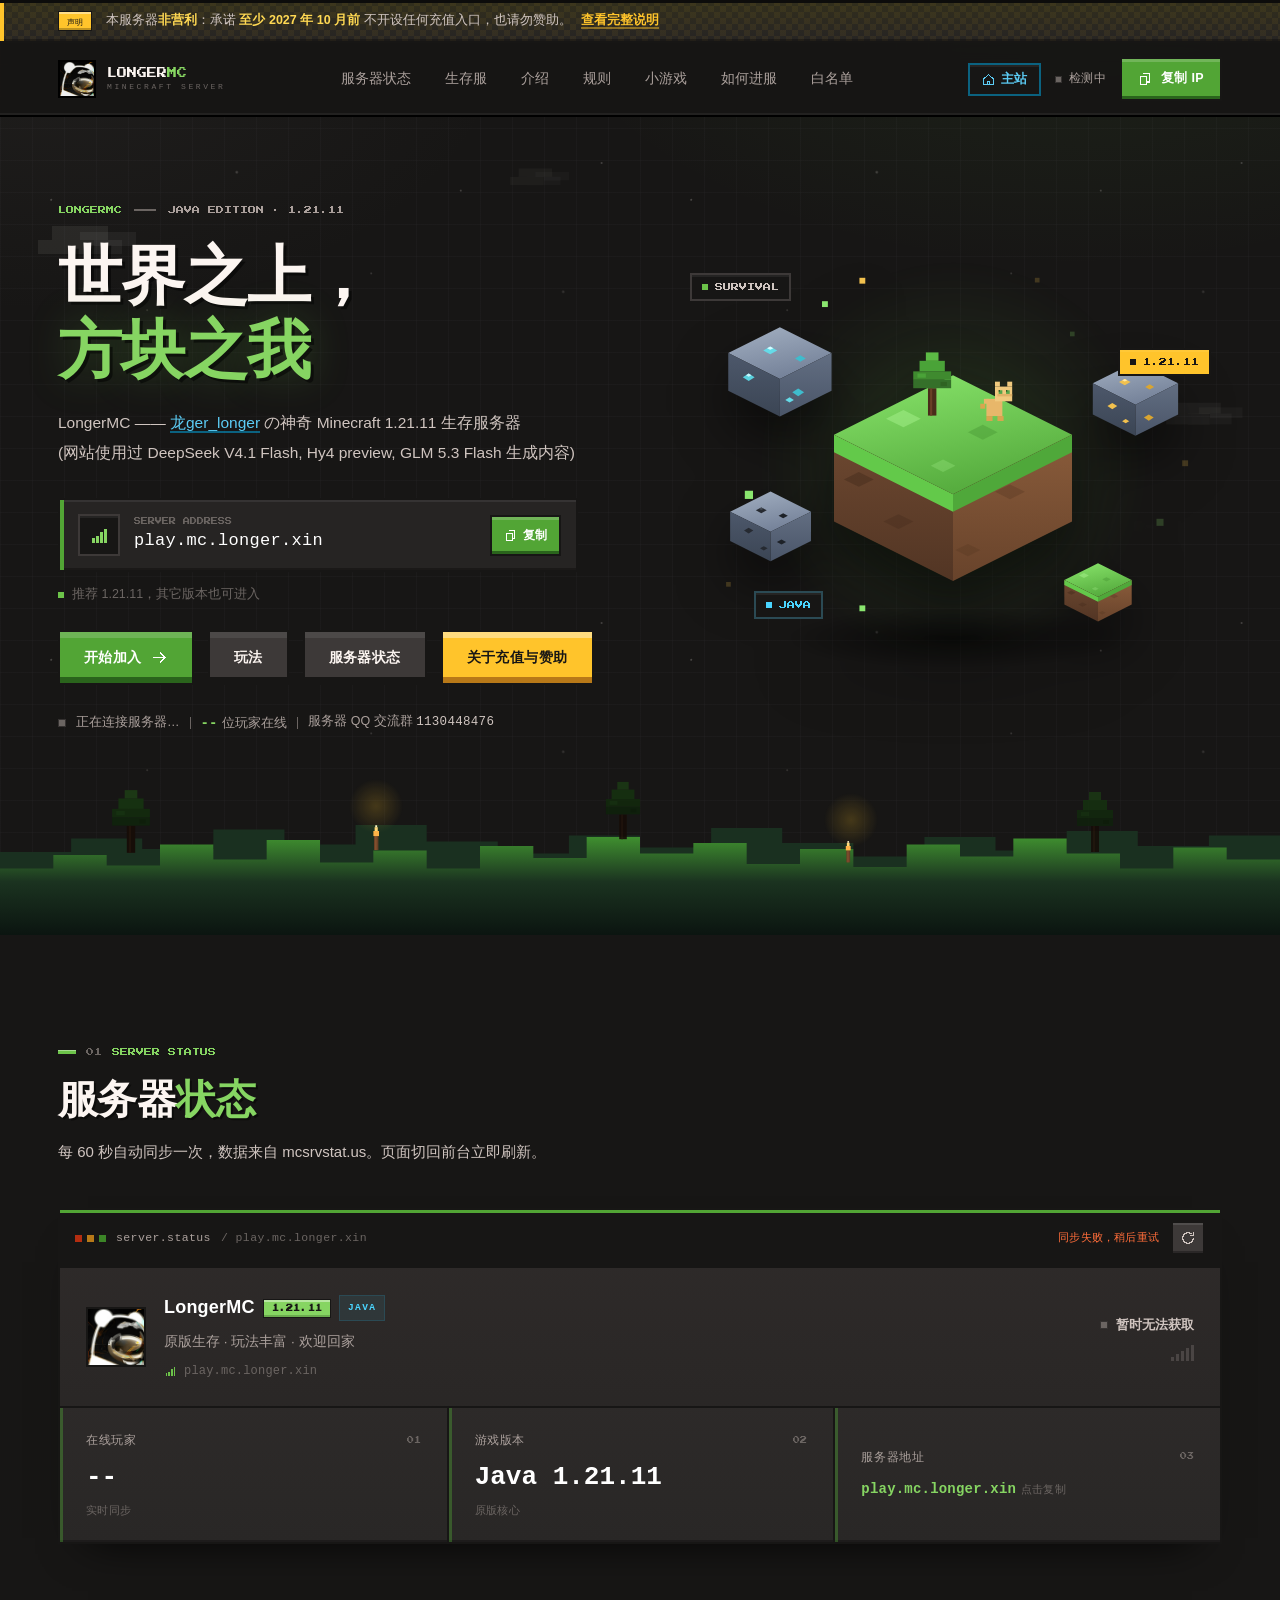
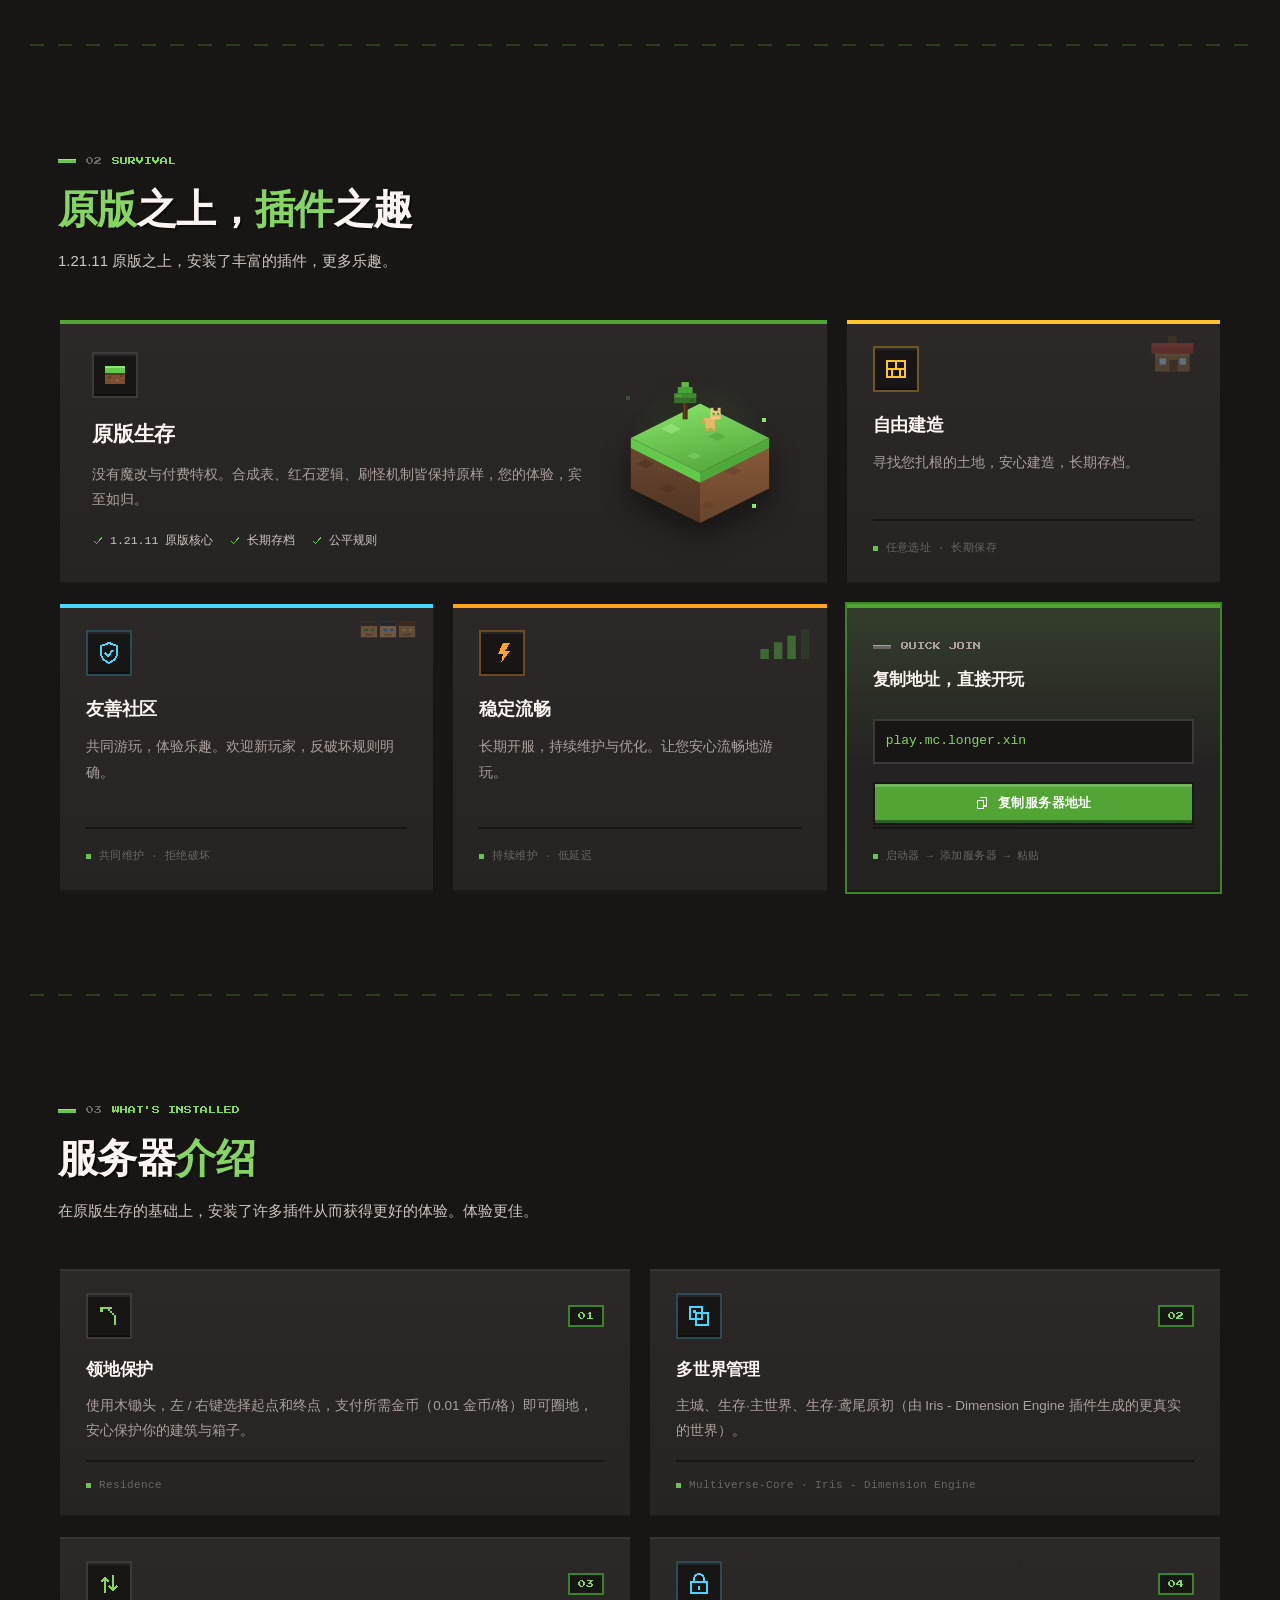
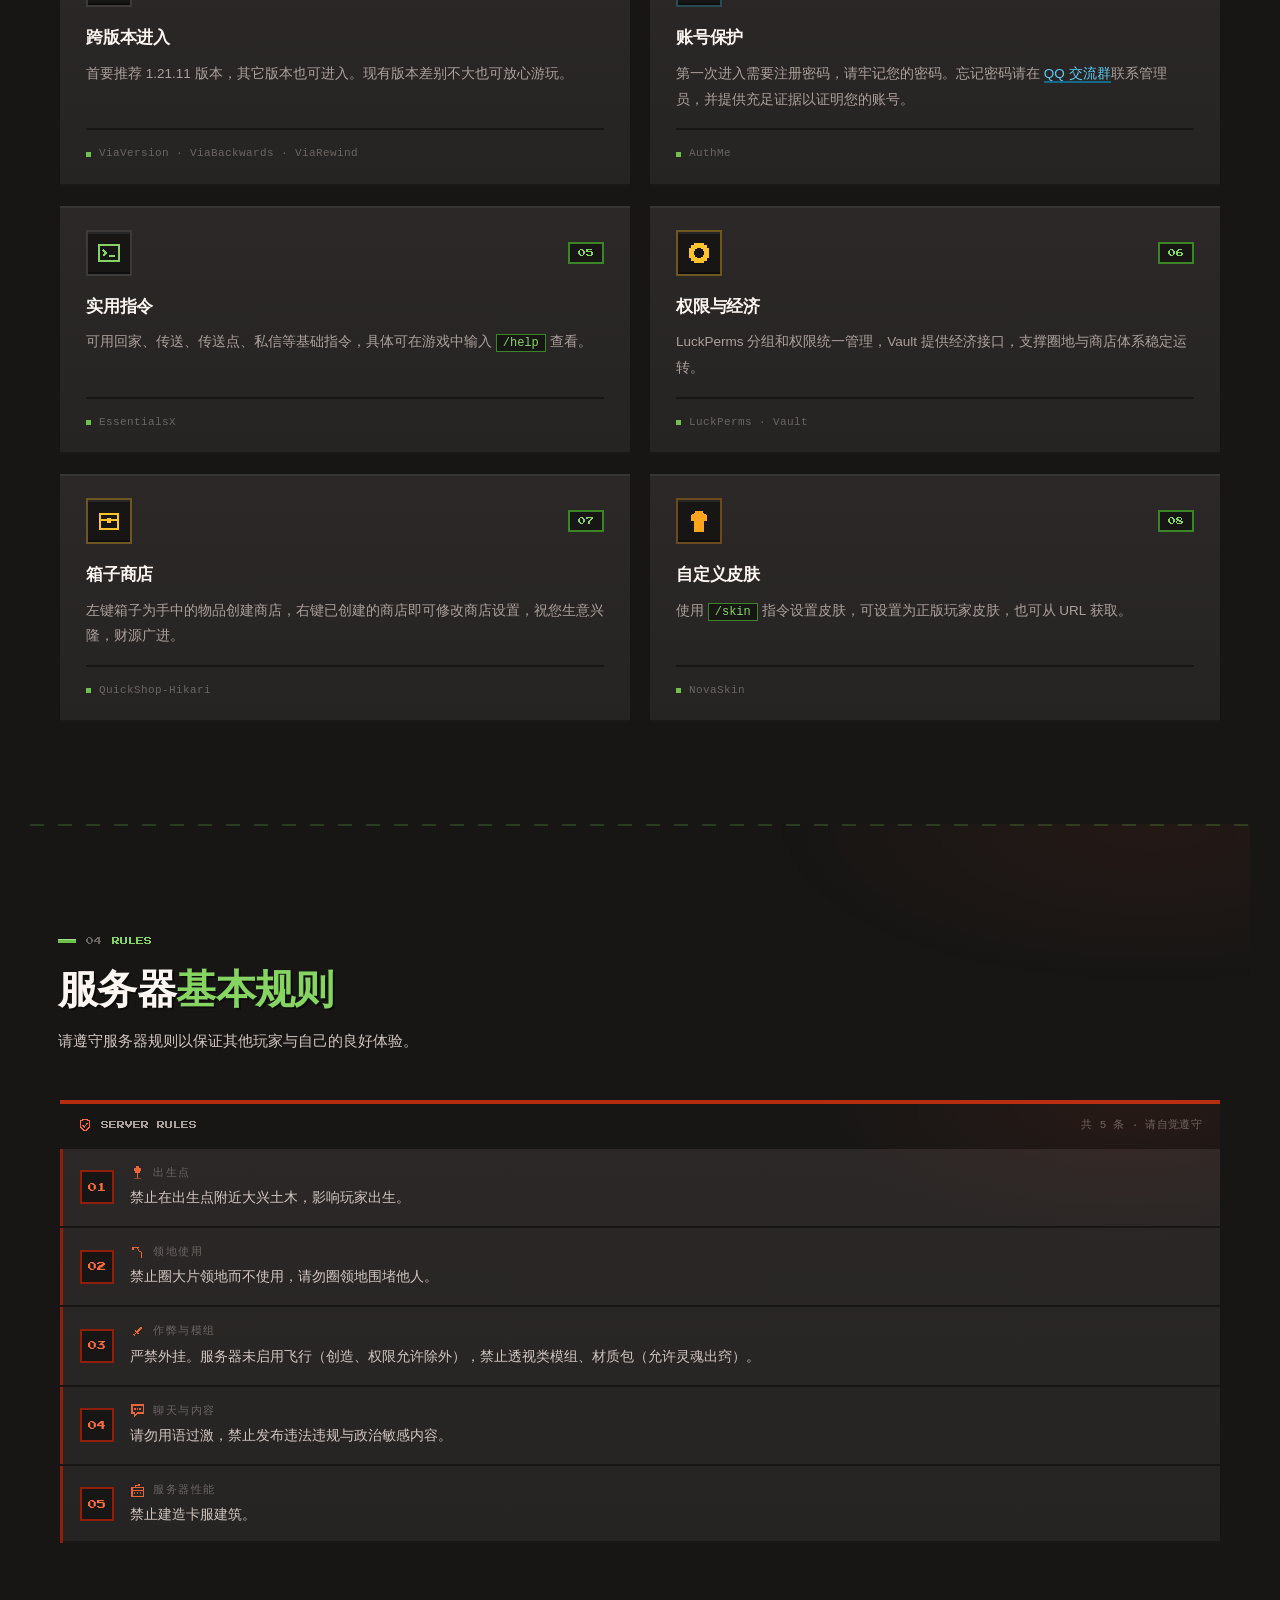
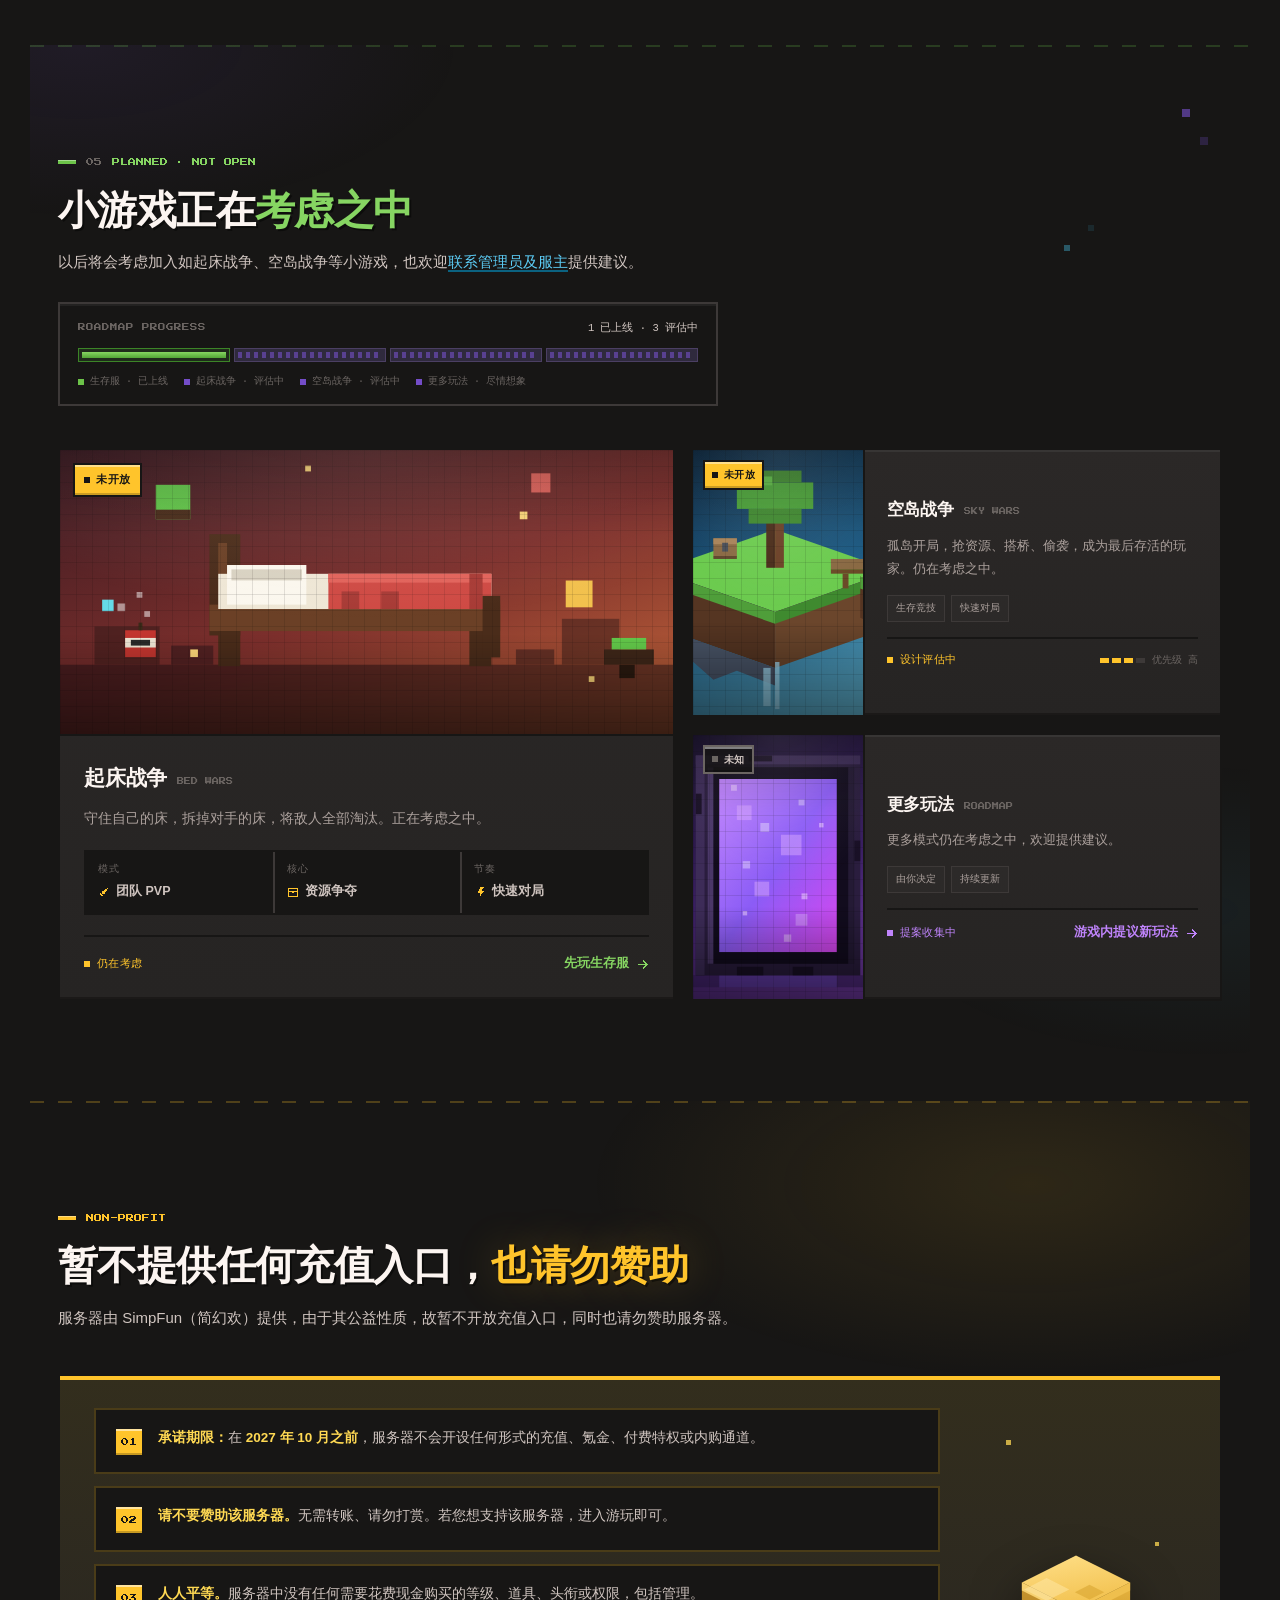
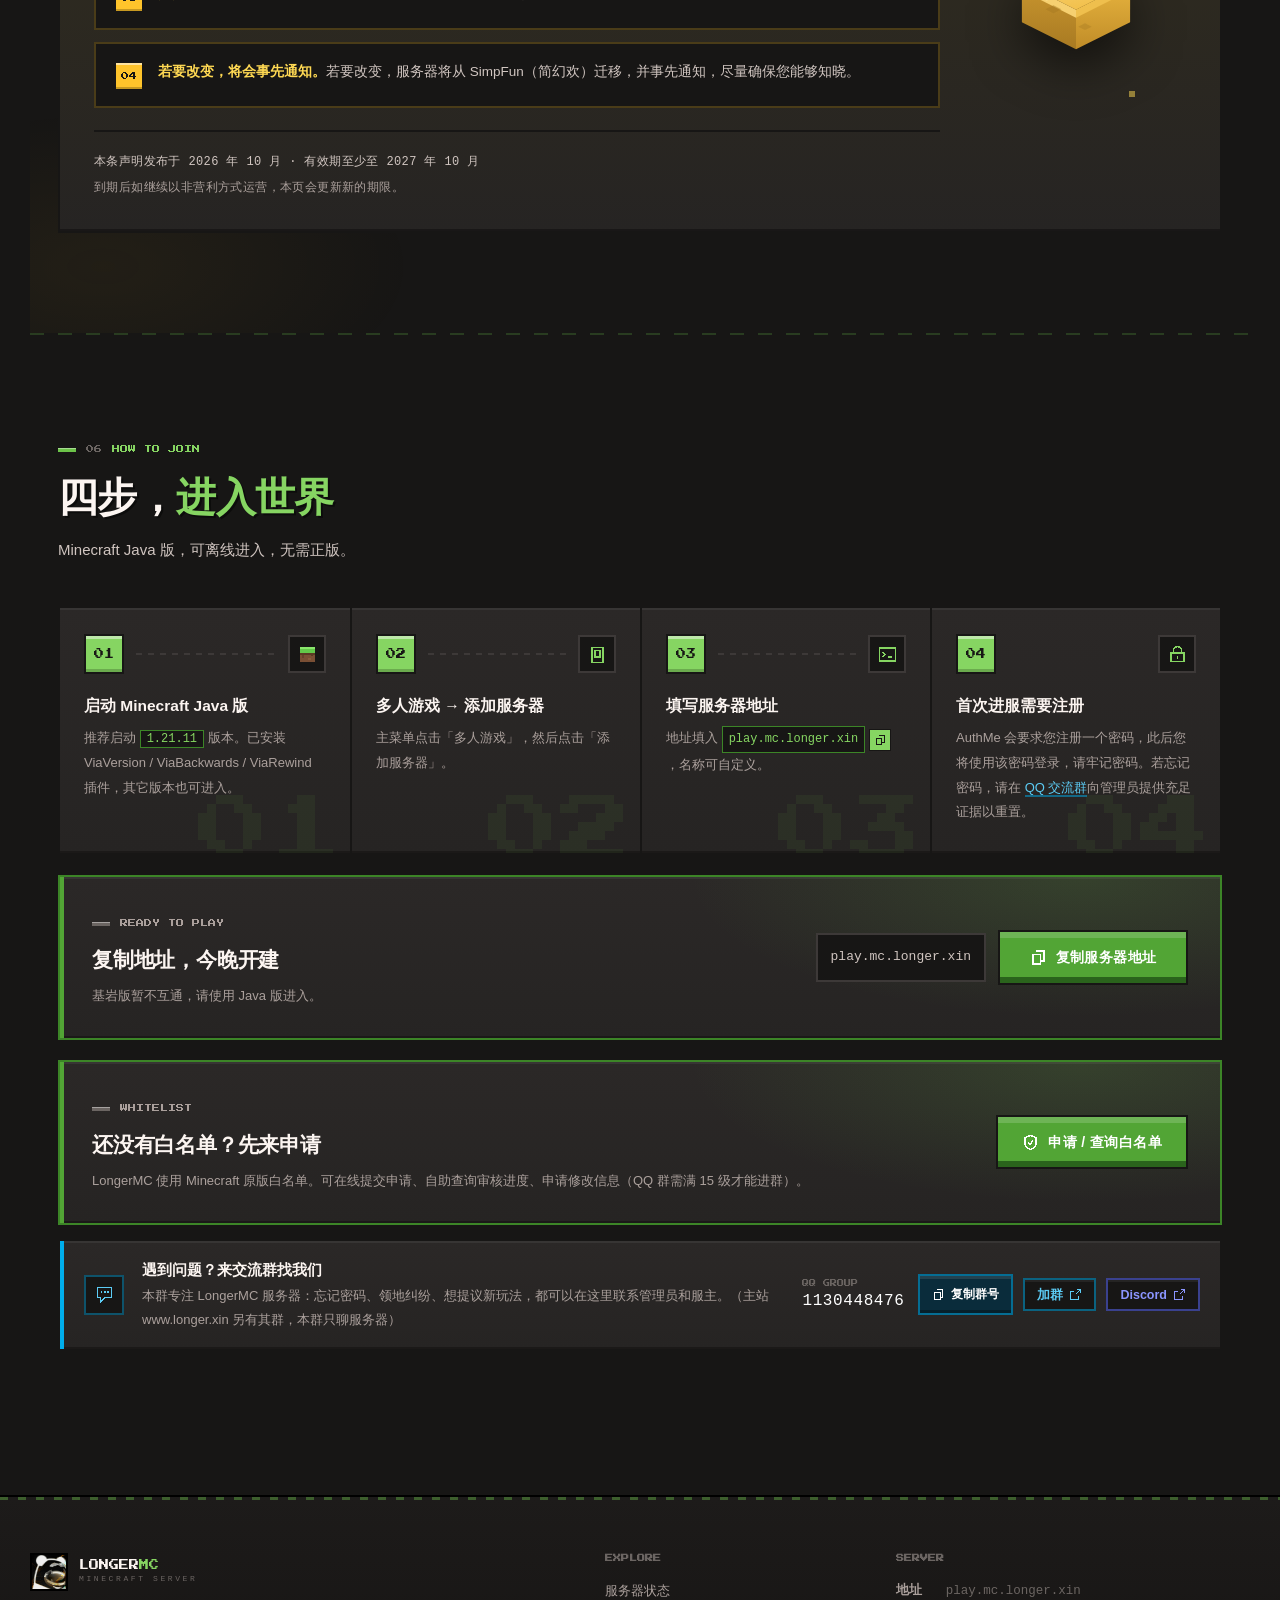
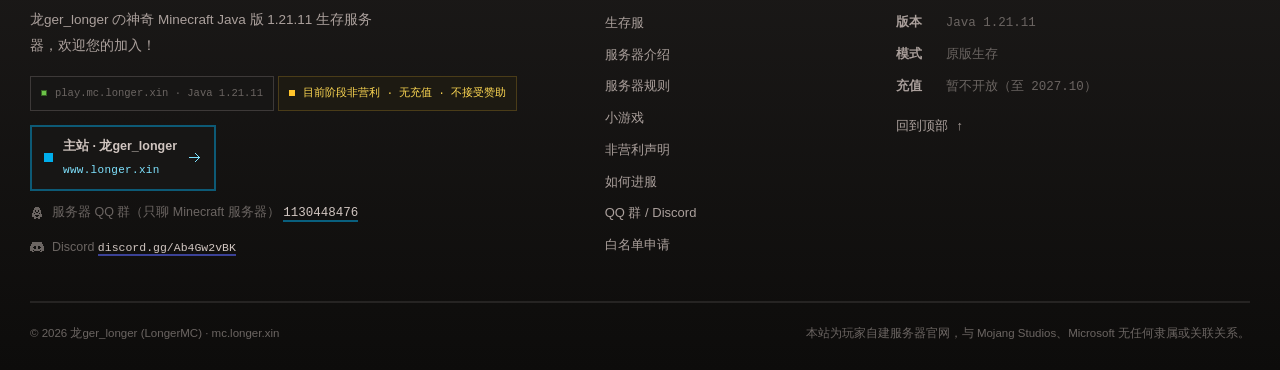
==== commit 024e4a28: "chore: 分离与改进 SVG" ====
--- a/index.html
+++ b/index.html
@@ -10,6 +10,7 @@
   <meta name="author" content="LongerMC" />
   <meta name="theme-color" content="#0a0d12" />
   <link rel="canonical" href="https://mc.longer.xin/" />
+  <meta name="robots" content="index, follow, max-snippet:-1, max-image-preview:large, max-video-preview:-1" />
 
   <!-- Open Graph / 社交分享 -->
   <meta property="og:type" content="website" />
@@ -18,6 +19,8 @@
   <meta property="og:description" content="服务器地址：play.mc.longer.xin · 原版生存 · 长期存档" />
   <meta property="og:url" content="https://mc.longer.xin/" />
   <meta name="twitter:card" content="summary" />
+
+  <link rel="alternate" type="application/rss+xml" title="LongerMC 站点订阅" href="https://mc.longer.xin/feed.xml" />
 
   <link rel="icon" href="icon.jpg" type="image/jpeg" />
   <link rel="apple-touch-icon" href="icon.jpg" />
@@ -61,566 +64,7 @@
     </div>
   </div>
 
-  <!-- ================= 像素图标 / 插画资源 ================= -->
-  <svg class="svg-sprite" xmlns="http://www.w3.org/2000/svg" aria-hidden="true" focusable="false">
-    <defs>
-      <linearGradient id="g-grass-top" x1="0" y1="0" x2=".4" y2="1">
-        <stop offset="0" stop-color="#8ae66c"/><stop offset="1" stop-color="#57ad3f"/>
-      </linearGradient>
-      <linearGradient id="g-dirt-left" x1="0" y1="0" x2="0" y2="1">
-        <stop offset="0" stop-color="#6d4830"/><stop offset="1" stop-color="#523524"/>
-      </linearGradient>
-      <linearGradient id="g-dirt-right" x1="0" y1="0" x2="0" y2="1">
-        <stop offset="0" stop-color="#8a5c3b"/><stop offset="1" stop-color="#68432b"/>
-      </linearGradient>
-      <linearGradient id="g-stone-top" x1="0" y1="0" x2=".4" y2="1">
-        <stop offset="0" stop-color="#a3b0c2"/><stop offset="1" stop-color="#76839a"/>
-      </linearGradient>
-      <linearGradient id="g-stone-left" x1="0" y1="0" x2="0" y2="1">
-        <stop offset="0" stop-color="#4d586b"/><stop offset="1" stop-color="#3b4554"/>
-      </linearGradient>
-      <linearGradient id="g-stone-right" x1="0" y1="0" x2="0" y2="1">
-        <stop offset="0" stop-color="#626e82"/><stop offset="1" stop-color="#4a5568"/>
-      </linearGradient>
-      <linearGradient id="g-goldblock-top" x1="0" y1="0" x2=".4" y2="1">
-      <stop offset="0" stop-color="#ffe08a"/><stop offset="1" stop-color="#f2c14e"/>
-    </linearGradient>
-    <linearGradient id="g-goldblock-left" x1="0" y1="0" x2="0" y2="1">
-      <stop offset="0" stop-color="#c9962f"/><stop offset="1" stop-color="#a87a22"/>
-    </linearGradient>
-    <linearGradient id="g-goldblock-right" x1="0" y1="0" x2="0" y2="1">
-      <stop offset="0" stop-color="#e8b53f"/><stop offset="1" stop-color="#c08c28"/>
-    </linearGradient>
-    <linearGradient id="g-portal" x1="0" y1="0" x2="1" y2="1">
-        <stop offset="0" stop-color="#c084fc"/><stop offset=".5" stop-color="#8b5cf6"/><stop offset="1" stop-color="#d946ef"/>
-      </linearGradient>
-    </defs>
-
-    <!-- 等距草方块 -->
-    <g id="cube-grass">
-      <polygon points="0,-48 96,0 0,48 -96,0" fill="url(#g-grass-top)"/>
-      <polygon points="-96,0 0,48 0,118 -96,70" fill="url(#g-dirt-left)"/>
-      <polygon points="0,48 96,0 96,70 0,118" fill="url(#g-dirt-right)"/>
-      <polygon points="-96,0 0,48 0,62 -96,14" fill="#63c94a"/>
-      <polygon points="0,48 96,0 96,14 0,62" fill="#4fa83a"/>
-      <path d="M-40,-20 l14,7 -14,7 -14,-7z" fill="#a6f28b" opacity=".5"/>
-      <path d="M24,-8 l12,6 -12,6 -12,-6z" fill="#4a9a35" opacity=".45"/>
-      <path d="M-8,20 l10,5 -10,5 -10,-5z" fill="#a6f28b" opacity=".28"/>
-      <path d="M-76,30 l12,6 -12,6 -12,-6z" fill="#3f2719" opacity=".4"/>
-      <path d="M-44,64 l12,6 -12,6 -12,-6z" fill="#3f2719" opacity=".3"/>
-      <path d="M46,40 l12,6 -12,6 -12,-6z" fill="#4b2d1c" opacity=".28"/>
-      <path d="M12,88 l10,5 -10,5 -10,-5z" fill="#4b2d1c" opacity=".22"/>
-    </g>
-
-    <!-- 等距钻石矿 -->
-    <g id="cube-diamond">
-      <polygon points="0,-48 96,0 0,48 -96,0" fill="url(#g-stone-top)"/>
-      <polygon points="-96,0 0,48 0,118 -96,70" fill="url(#g-stone-left)"/>
-      <polygon points="0,48 96,0 96,70 0,118" fill="url(#g-stone-right)"/>
-      <g>
-        <path d="M-18,-12 l13,7 -13,7 -13,-7z" fill="#65dbe8"/>
-        <path d="M-18,-12 l6,3 -6,3 -6,-3z" fill="#d5fbff"/>
-        <path d="M38,4 l10,6 -10,6 -10,-6z" fill="#3fbccd"/>
-        <path d="M-58,38 l11,7 -11,7 -11,-7z" fill="#5ad2df"/>
-        <path d="M-58,38 l5,3 -5,3 -5,-3z" fill="#c8f8ff"/>
-        <path d="M34,66 l11,7 -11,7 -11,-7z" fill="#3fbccd"/>
-        <path d="M18,82 l8,5 -8,5 -8,-5z" fill="#65dbe8"/>
-      </g>
-    </g>
-
-    <!-- 等距金矿 -->
-    <g id="cube-gold">
-      <polygon points="0,-48 96,0 0,48 -96,0" fill="url(#g-stone-top)"/>
-      <polygon points="-96,0 0,48 0,118 -96,70" fill="url(#g-stone-left)"/>
-      <polygon points="0,48 96,0 96,70 0,118" fill="url(#g-stone-right)"/>
-      <g>
-        <path d="M-24,-10 l13,7 -13,7 -13,-7z" fill="#f2c14e"/>
-        <path d="M-24,-10 l6,3 -6,3 -6,-3z" fill="#ffe9a8"/>
-        <path d="M32,2 l10,6 -10,6 -10,-6z" fill="#d9a531"/>
-        <path d="M-52,44 l11,7 -11,7 -11,-7z" fill="#f2c14e"/>
-        <path d="M30,70 l11,7 -11,7 -11,-7z" fill="#d9a531"/>
-        <path d="M-22,80 l8,5 -8,5 -8,-5z" fill="#f2c14e"/>
-      </g>
-    </g>
-
-    <!-- 等距金块（声明区装饰） -->
-    <g id="cube-goldblock">
-      <polygon points="0,-48 96,0 0,48 -96,0" fill="url(#g-goldblock-top)"/>
-      <polygon points="-96,0 0,48 0,118 -96,70" fill="url(#g-goldblock-left)"/>
-      <polygon points="0,48 96,0 96,70 0,118" fill="url(#g-goldblock-right)"/>
-      <polygon points="-96,0 0,48 0,62 -96,14" fill="#f6d070"/>
-      <polygon points="0,48 96,0 96,14 0,62" fill="#efbf4d"/>
-      <path d="M-52,-8 l40,20 -40,20 -40,-20z" fill="#ffe9a8" opacity=".5"/>
-      <path d="M24,4 l26,13 -26,13 -26,-13z" fill="#d9a531" opacity=".6"/>
-      <path d="M-40,40 l14,7 -14,7 -14,-7z" fill="#a87a22" opacity=".5"/>
-      <path d="M16,72 l12,6 -12,6 -12,-6z" fill="#a87a22" opacity=".4"/>
-    </g>
-
-    <!-- 等距煤矿石 -->
-    <g id="cube-coal">
-      <polygon points="0,-48 96,0 0,48 -96,0" fill="url(#g-stone-top)"/>
-      <polygon points="-96,0 0,48 0,118 -96,70" fill="url(#g-stone-left)"/>
-      <polygon points="0,48 96,0 96,70 0,118" fill="url(#g-stone-right)"/>
-      <g>
-        <path d="M-22,-10 l13,7 -13,7 -13,-7z" fill="#262a31"/>
-        <path d="M-22,-10 l6,3 -6,3 -6,-3z" fill="#454b55"/>
-        <path d="M30,4 l11,6 -11,6 -11,-6z" fill="#1d2127"/>
-        <path d="M-52,38 l11,7 -11,7 -11,-7z" fill="#262a31"/>
-        <path d="M26,66 l11,6 -11,6 -11,-6z" fill="#1d2127"/>
-        <path d="M-16,82 l9,5 -9,5 -9,-5z" fill="#262a31"/>
-      </g>
-    </g>
-
-    <!-- 像素橡树（主视觉装饰） -->
-    <g id="pixel-tree">
-      <rect x="14" y="18" width="8" height="26" fill="#4a2c1a"/>
-      <rect x="16" y="18" width="2" height="26" fill="#6b4026"/>
-      <rect x="0" y="10" width="36" height="8" fill="#35702a"/>
-      <rect x="0" y="2" width="36" height="8" fill="#3f8a2f"/>
-      <rect x="6" y="-8" width="24" height="10" fill="#4aa338"/>
-      <rect x="12" y="-16" width="12" height="8" fill="#5cbb45"/>
-      <rect x="4" y="4" width="8" height="4" fill="#4aa338"/>
-      <rect x="26" y="12" width="6" height="4" fill="#2f6322"/>
-    </g>
-
-    <!-- 像素猫（坐在方块上） -->
-    <g id="pixel-cat">
-      <rect x="-14" y="-10" width="4" height="4" fill="#d9a54f"/>
-      <rect x="-11" y="-14" width="4" height="4" fill="#e8b76a"/>
-      <rect x="-9" y="-14" width="13" height="14" fill="#e8b76a"/>
-      <rect x="-2" y="-24" width="14" height="12" fill="#f0c97e"/>
-      <rect x="-2" y="-28" width="4" height="4" fill="#f0c97e"/>
-      <rect x="8" y="-28" width="4" height="4" fill="#f0c97e"/>
-      <rect x="1" y="-21" width="3" height="3" fill="#57a64a"/>
-      <rect x="7" y="-21" width="3" height="3" fill="#57a64a"/>
-      <rect x="1" y="-21" width="1" height="1" fill="#173015"/>
-      <rect x="7" y="-21" width="1" height="1" fill="#173015"/>
-      <rect x="0" y="-18" width="12" height="2" fill="#e0b268"/>
-      <rect x="-9" y="0" width="5" height="4" fill="#d9a54f"/>
-      <rect x="0" y="0" width="5" height="4" fill="#d9a54f"/>
-    </g>
-
-    <!-- 像素火把（地面装饰） -->
-    <g id="pixel-torch">
-      <rect x="6" y="14" width="7" height="22" fill="#6b4026"/>
-      <rect x="8" y="14" width="2" height="22" fill="#8a5530"/>
-      <rect x="5" y="6" width="9" height="8" fill="#ffb347"/>
-      <rect x="7" y="0" width="5" height="6" fill="#ffd97a"/>
-      <rect x="8" y="-3" width="3" height="3" fill="#fff3c4"/>
-    </g>
-
-    <!-- 通用图标：16/24 网格，硬边像素风 -->
-    <symbol id="i-copy" viewBox="0 0 24 24">
-      <g fill="none" stroke="currentColor" stroke-width="2" stroke-linejoin="miter">
-        <path d="M9 3h11v14h-4"/>
-        <path d="M4 8h11v13H4z"/>
-      </g>
-    </symbol>
-    <symbol id="i-check" viewBox="0 0 24 24">
-      <path d="m4 12 5 5L20 5" fill="none" stroke="currentColor" stroke-width="2"/>
-    </symbol>
-    <symbol id="i-arrow" viewBox="0 0 24 24">
-      <path d="M3 12h16M13 5l7 7-7 7" fill="none" stroke="currentColor" stroke-width="2"/>
-    </symbol>
-    <symbol id="i-refresh" viewBox="0 0 24 24">
-      <g fill="none" stroke="currentColor" stroke-width="2">
-        <path d="M20 12a8 8 0 1 1-2.4-5.7"/>
-        <path d="M20 3v5h-5"/>
-      </g>
-    </symbol>
-    <symbol id="i-signal" viewBox="0 0 24 24">
-      <g fill="currentColor">
-        <rect x="3" y="15" width="3" height="6"/>
-        <rect x="8" y="12" width="3" height="9"/>
-        <rect x="13" y="8" width="3" height="13"/>
-        <rect x="18" y="4" width="3" height="17"/>
-      </g>
-    </symbol>
-    <symbol id="i-terminal" viewBox="0 0 24 24">
-      <g fill="none" stroke="currentColor" stroke-width="2">
-        <path d="M2 4h20v16H2z"/>
-        <path d="m6 9 3 3-3 3M12 15h6"/>
-      </g>
-    </symbol>
-    <symbol id="i-grass" viewBox="0 0 24 24">
-      <rect x="2" y="3" width="20" height="7" fill="#63c94a"/>
-      <rect x="2" y="3" width="20" height="2" fill="#8ae66c"/>
-      <rect x="2" y="10" width="20" height="11" fill="#7a4f34"/>
-      <rect x="2" y="10" width="20" height="2" fill="#5b3a24"/>
-      <rect x="5" y="13" width="3" height="3" fill="#66412a"/>
-      <rect x="13" y="16" width="3" height="3" fill="#8a5c3c"/>
-      <rect x="17" y="12" width="2" height="2" fill="#5b3a24"/>
-    </symbol>
-    <symbol id="i-pickaxe" viewBox="0 0 24 24">
-      <g fill="currentColor">
-        <rect x="3" y="4" width="5" height="2"/>
-        <rect x="7" y="2" width="10" height="2"/>
-        <rect x="17" y="4" width="4" height="2"/>
-        <rect x="19" y="6" width="2" height="2"/>
-        <rect x="11" y="7" width="2" height="2"/>
-        <rect x="9" y="9" width="2" height="2"/>
-        <rect x="7" y="11" width="2" height="2"/>
-        <rect x="5" y="13" width="2" height="8"/>
-      </g>
-    </symbol>
-    <symbol id="i-bricks" viewBox="0 0 24 24">
-      <g fill="none" stroke="currentColor" stroke-width="2">
-        <path d="M3 4h18v16H3z"/>
-        <path d="M3 12h18M12 4v8M8 12v8M16 12v8"/>
-      </g>
-    </symbol>
-    <symbol id="i-shield" viewBox="0 0 24 24">
-      <g fill="none" stroke="currentColor" stroke-width="2" stroke-linejoin="miter">
-        <path d="M12 2 4 5v7c0 5 3.5 8 8 10 4.5-2 8-5 8-10V5l-8-3Z"/>
-        <path d="m8 12 3 3 5-6"/>
-      </g>
-    </symbol>
-    <symbol id="i-bolt" viewBox="0 0 24 24">
-      <path d="M13 2h7l-5 8h5l-9 12 2-9H8l5-11Z" fill="currentColor"/>
-    </symbol>
-    <symbol id="i-bed" viewBox="0 0 24 24">
-      <g fill="currentColor">
-        <rect x="2" y="7" width="4" height="12"/>
-        <rect x="6" y="10" width="14" height="4"/>
-        <rect x="6" y="14" width="14" height="2"/>
-        <rect x="8" y="8" width="5" height="3"/>
-        <rect x="19" y="12" width="3" height="8"/>
-        <rect x="6" y="16" width="2" height="4"/>
-        <rect x="18" y="16" width="2" height="4"/>
-      </g>
-    </symbol>
-    <symbol id="i-island" viewBox="0 0 24 24">
-      <g fill="currentColor">
-        <path d="M2 9h20l-6 5H8L2 9Z"/>
-        <path d="M8 14h8l-2 4h-4l-2-4Z"/>
-        <rect x="11" y="2" width="2" height="6"/>
-        <rect x="8" y="2" width="8" height="3"/>
-        <rect x="6" y="5" width="12" height="2"/>
-      </g>
-    </symbol>
-    <symbol id="i-portal" viewBox="0 0 24 24">
-      <g fill="none" stroke="currentColor" stroke-width="2">
-        <path d="M4 3h16v18H4z"/>
-        <path d="M8 7h8v10H8z"/>
-      </g>
-    </symbol>
-    <symbol id="i-sword" viewBox="0 0 24 24">
-      <g transform="rotate(45 12 12)" fill="currentColor">
-        <rect x="11" y="1" width="2" height="3"/>
-        <rect x="10" y="4" width="4" height="9"/>
-        <rect x="8" y="13" width="8" height="2"/>
-        <rect x="11" y="15" width="2" height="6"/>
-        <rect x="9" y="19" width="6" height="2"/>
-      </g>
-    </symbol>
-    <symbol id="i-door" viewBox="0 0 24 24">
-      <g fill="none" stroke="currentColor" stroke-width="2">
-        <path d="M5 3h14v19H5z"/>
-        <path d="M9 7h6v8H9z"/>
-      </g>
-      <rect x="15" y="13" width="2" height="2" fill="currentColor"/>
-    </symbol>
-    <symbol id="i-home" viewBox="0 0 24 24">
-      <g fill="none" stroke="currentColor" stroke-width="2" stroke-linejoin="miter">
-        <path d="M3 11 12 3l9 8v10H3z"/>
-        <path d="M10 21v-6h4v6"/>
-      </g>
-    </symbol>
-    <!-- 外链（主站 / QQ 群） -->
-    <symbol id="i-external" viewBox="0 0 24 24">
-      <g fill="none" stroke="currentColor" stroke-width="2" stroke-linejoin="miter">
-        <path d="M14 3h7v7M21 3l-9 9"/>
-        <path d="M18 14v7H3V6h7"/>
-      </g>
-    </symbol>
-    <!-- 外链：Discord（像素风对话手柄） -->
-    <symbol id="i-discord" viewBox="0 0 24 24">
-      <g fill="currentColor">
-        <rect x="9" y="2" width="6" height="3"/>
-        <rect x="6" y="4" width="3" height="3"/>
-        <rect x="15" y="4" width="3" height="3"/>
-        <rect x="4" y="7" width="4" height="4"/>
-        <rect x="16" y="7" width="4" height="4"/>
-        <rect x="3" y="9" width="3" height="7"/>
-        <rect x="18" y="9" width="3" height="7"/>
-        <rect x="5" y="15" width="14" height="4"/>
-        <rect x="7" y="18" width="3" height="3"/>
-        <rect x="14" y="18" width="3" height="3"/>
-      </g>
-      <g fill="#0d121a">
-        <rect x="8" y="11" width="2" height="3"/>
-        <rect x="14" y="11" width="2" height="3"/>
-      </g>
-    </symbol>
-    <symbol id="i-head" viewBox="0 0 16 16">
-      <g shape-rendering="crispEdges">
-        <rect width="16" height="16" fill="#3a2a1f"/>
-        <rect x="2" y="4" width="12" height="12" fill="#c8946a"/>
-        <rect x="2" y="4" width="12" height="2" fill="#3a2a1f"/>
-        <rect x="2" y="6" width="3" height="4" fill="#3a2a1f"/>
-        <rect x="11" y="6" width="3" height="4" fill="#3a2a1f"/>
-        <rect x="5" y="9" width="2" height="2" fill="#2b2118"/>
-        <rect x="9" y="9" width="2" height="2" fill="#2b2118"/>
-        <rect x="7" y="12" width="3" height="1" fill="#8a5a3a"/>
-      </g>
-    </symbol>
-
-    <!-- 插件图标：木锄头（领地保护） -->
-    <symbol id="i-hoe" viewBox="0 0 24 24">
-      <g fill="currentColor">
-        <rect x="3" y="3" width="12" height="2"/>
-        <rect x="3" y="5" width="3" height="3"/>
-        <rect x="11" y="5" width="2" height="2"/>
-        <rect x="13" y="7" width="2" height="2"/>
-        <rect x="15" y="9" width="2" height="2"/>
-        <rect x="17" y="11" width="2" height="10"/>
-      </g>
-    </symbol>
-    <!-- 插件图标：多世界 -->
-    <symbol id="i-worlds" viewBox="0 0 24 24">
-      <g fill="none" stroke="currentColor" stroke-width="2" stroke-linejoin="miter">
-        <path d="M3 3h12v12H3z"/>
-        <path d="M9 9h12v12H9z"/>
-      </g>
-      <rect x="6" y="6" width="3" height="3" fill="currentColor"/>
-    </symbol>
-    <!-- 插件图标：跨版本 -->
-    <symbol id="i-swap" viewBox="0 0 24 24">
-      <g fill="none" stroke="currentColor" stroke-width="2" stroke-linejoin="miter">
-        <path d="M8 21V6M4 10l4-4 4 4"/>
-        <path d="M16 3v15M12 14l4 4 4-4"/>
-      </g>
-    </symbol>
-    <!-- 插件图标：账号保护 -->
-    <symbol id="i-lock" viewBox="0 0 24 24">
-      <g fill="none" stroke="currentColor" stroke-width="2" stroke-linejoin="miter">
-        <path d="M7 10V7a5 5 0 0 1 10 0v3"/>
-        <path d="M4 10h16v11H4z"/>
-      </g>
-      <rect x="11" y="14" width="2" height="4" fill="currentColor"/>
-    </symbol>
-    <!-- 插件图标：经济金币 -->
-    <symbol id="i-coin" viewBox="0 0 24 24">
-      <path fill="currentColor" fill-rule="evenodd"
-            d="M7 2h10v2h3v3h2v10h-2v3h-3v2H7v-2H4v-3H2V7h2V4h3V2zm5 5a5 5 0 1 0 0 10 5 5 0 0 0 0-10z"/>
-    </symbol>
-    <!-- 插件图标：箱子商店 -->
-    <symbol id="i-chest" viewBox="0 0 24 24">
-      <g fill="none" stroke="currentColor" stroke-width="2" stroke-linejoin="miter">
-        <path d="M3 5h18v15H3z"/>
-        <path d="M3 11h18"/>
-      </g>
-      <rect x="10" y="9" width="4" height="5" fill="currentColor"/>
-    </symbol>
-    <!-- 插件图标：自定义皮肤 -->
-    <symbol id="i-shirt" viewBox="0 0 24 24">
-      <path fill="currentColor" d="M8 2h8v2l4 2v6h-3v11H7V12H4V6l4-2V2zm2 3h4l-2 2-2-2z"/>
-    </symbol>
-
-    <!-- 规则图标：出生点树苗 -->
-    <symbol id="i-tree" viewBox="0 0 24 24">
-      <g fill="currentColor">
-        <rect x="9" y="2" width="6" height="2"/>
-        <rect x="6" y="4" width="12" height="6"/>
-        <rect x="8" y="10" width="8" height="2"/>
-        <rect x="11" y="12" width="2" height="9"/>
-        <rect x="7" y="21" width="10" height="2" opacity=".5"/>
-      </g>
-    </symbol>
-    <!-- 规则图标：聊天行为 -->
-    <symbol id="i-chat" viewBox="0 0 24 24">
-      <path d="M3 3h18v13h-9l-5 5v-5H3z" fill="none" stroke="currentColor" stroke-width="2" stroke-linejoin="miter"/>
-      <g fill="currentColor">
-        <rect x="7" y="8" width="2.4" height="2.4"/>
-        <rect x="11" y="8" width="2.4" height="2.4"/>
-        <rect x="15" y="8" width="2.4" height="2.4"/>
-      </g>
-    </symbol>
-    <!-- 规则图标：TNT / 服务器性能 -->
-    <symbol id="i-tnt" viewBox="0 0 24 24">
-      <g fill="none" stroke="currentColor" stroke-width="2" stroke-linejoin="miter">
-        <path d="M3 7h18v14H3z"/>
-        <path d="M3 12h18"/>
-      </g>
-      <path d="M9 7V4h3" fill="none" stroke="currentColor" stroke-width="2"/>
-      <rect x="13" y="2" width="2.5" height="2.5" fill="currentColor"/>
-      <g fill="currentColor" opacity=".8">
-        <rect x="6" y="15" width="2" height="3"/>
-        <rect x="11" y="15" width="2" height="3"/>
-        <rect x="16" y="15" width="2" height="3"/>
-      </g>
-    </symbol>
-
-    <!-- 小游戏插画 -->
-    <symbol id="art-bed" viewBox="0 0 320 180">
-      <g opacity=".45">
-        <rect x="0" y="128" width="320" height="52" fill="#190d12"/>
-        <rect x="18" y="108" width="34" height="20" fill="#2b1716"/>
-        <rect x="58" y="118" width="22" height="10" fill="#221216"/>
-        <rect x="262" y="104" width="30" height="24" fill="#2b1716"/>
-        <rect x="238" y="120" width="20" height="8" fill="#221216"/>
-      </g>
-      <g transform="translate(78 46) scale(1.15)">
-        <rect x="0" y="12" width="14" height="46" fill="#4a2c1a"/>
-        <rect x="4" y="16" width="4" height="38" fill="#6b4026"/>
-        <rect x="0" y="44" width="132" height="12" fill="#6b4026"/>
-        <rect x="4" y="30" width="124" height="16" fill="#efe7d6"/>
-        <rect x="8" y="26" width="36" height="18" fill="#fbf7ee"/>
-        <rect x="10" y="28" width="32" height="5" fill="#d9d2c2"/>
-        <rect x="54" y="30" width="74" height="16" fill="#cf4a44"/>
-        <rect x="54" y="30" width="74" height="4" fill="#e2635b"/>
-        <rect x="60" y="38" width="8" height="8" fill="#a83b36"/>
-        <rect x="78" y="38" width="8" height="8" fill="#a83b36"/>
-        <rect x="118" y="30" width="6" height="16" fill="#a83b36"/>
-        <rect x="4" y="56" width="10" height="16" fill="#4a2c1a"/>
-        <rect x="118" y="56" width="10" height="16" fill="#4a2c1a"/>
-        <rect x="124" y="40" width="8" height="28" fill="#4a2c1a"/>
-      </g>
-      <rect x="50" y="34" width="18" height="18" fill="#63c94a"/>
-      <rect x="50" y="47" width="18" height="5" fill="#4a2c1a"/>
-      <rect x="264" y="84" width="14" height="14" fill="#f2c14e"/>
-      <rect x="246" y="28" width="10" height="10" fill="#e2635b"/>
-      <g fill="#ffd97a">
-        <rect x="68" y="120" width="4" height="4"/>
-        <rect x="240" y="48" width="4" height="4"/>
-        <rect x="276" y="134" width="3" height="3"/>
-        <rect x="128" y="24" width="3" height="3"/>
-      </g>
-      <!-- 右侧小浮岛 -->
-      <g>
-        <rect x="284" y="120" width="26" height="8" fill="#3f2719"/>
-        <rect x="288" y="114" width="18" height="6" fill="#63c94a"/>
-        <rect x="292" y="128" width="8" height="7" fill="#2b1a10"/>
-      </g>
-      <!-- TNT 与爆炸粒子 -->
-      <g transform="translate(34 110)">
-        <rect x="0" y="0" width="16" height="14" fill="#c2352f"/>
-        <rect x="0" y="4" width="16" height="5" fill="#efe7d6"/>
-        <rect x="3" y="5" width="10" height="3" fill="#2b2b2b"/>
-        <rect x="7" y="-4" width="2" height="4" fill="#3a2a18"/>
-      </g>
-      <g fill="#fff" opacity=".5">
-        <rect x="30" y="96" width="4" height="4"/>
-        <rect x="40" y="90" width="3" height="3"/>
-        <rect x="44" y="100" width="3" height="3"/>
-      </g>
-      <!-- 钻石点 -->
-      <rect x="22" y="94" width="6" height="6" fill="#65dbe8"/>
-    </symbol>
-
-    <symbol id="art-island" viewBox="0 0 320 180">
-      <g transform="translate(78 30)">
-        <polygon points="0,52 80,24 160,52 80,80" fill="#6ccb4f"/>
-        <polygon points="0,52 80,80 80,118 0,90" fill="#553522"/>
-        <polygon points="80,80 160,52 160,90 80,118" fill="#6b462c"/>
-        <polygon points="0,52 80,80 80,88 0,60" fill="#4f9e3a"/>
-        <polygon points="80,80 160,52 160,60 80,88" fill="#3f8a2f"/>
-        <polygon points="0,90 80,118 80,130 54,120 38,126 22,112 0,106" fill="#4a5568"/>
-        <rect x="74" y="6" width="6" height="44" fill="#4a2c1a"/>
-        <rect x="80" y="6" width="6" height="44" fill="#6b4026"/>
-        <rect x="62" y="-16" width="36" height="8" fill="#3f8a2f"/>
-        <rect x="54" y="-8" width="52" height="18" fill="#4aa338"/>
-        <rect x="62" y="10" width="36" height="10" fill="#3f8a2f"/>
-        <rect x="66" y="-12" width="12" height="6" fill="#5cbb45"/>
-      </g>
-      <g fill="#ffffff" opacity=".8">
-        <rect x="38" y="142" width="32" height="8"/>
-        <rect x="48" y="134" width="18" height="8"/>
-        <rect x="228" y="116" width="38" height="8"/>
-        <rect x="240" y="108" width="20" height="8"/>
-      </g>
-      <rect x="258" y="50" width="14" height="14" fill="#6ccb4f"/>
-      <rect x="258" y="60" width="14" height="4" fill="#4a2c1a"/>
-      <g fill="#c8f8ff">
-        <rect x="70" y="40" width="3" height="3"/>
-        <rect x="238" y="150" width="4" height="4"/>
-        <rect x="286" y="98" width="3" height="3"/>
-      </g>
-      <!-- 主岛宝箱 -->
-      <g transform="translate(116 60)">
-        <rect x="0" y="0" width="16" height="12" fill="#8a6a44"/>
-        <rect x="0" y="0" width="16" height="4" fill="#a8845a"/>
-        <rect x="6" y="3" width="4" height="6" fill="#4a4f58"/>
-        <rect x="0" y="12" width="16" height="2" fill="#5f452c"/>
-      </g>
-      <!-- 第二座浮岛与小树 -->
-      <g>
-        <polygon points="216,86 258,70 300,86 258,102" fill="#6ccb4f"/>
-        <polygon points="216,86 258,102 258,132 216,114" fill="#553522"/>
-        <polygon points="258,102 300,86 300,114 258,132" fill="#6b462c"/>
-        <polygon points="216,86 258,102 258,110 216,94" fill="#4f9e3a"/>
-        <polygon points="258,102 300,86 300,94 258,110" fill="#3f8a2f"/>
-        <rect x="242" y="76" width="5" height="12" fill="#4a2c1a"/>
-        <rect x="244" y="76" width="2" height="12" fill="#6b4026"/>
-        <rect x="230" y="66" width="30" height="8" fill="#3f8a2f"/>
-        <rect x="236" y="56" width="18" height="10" fill="#4aa338"/>
-        <rect x="241" y="50" width="8" height="6" fill="#5cbb45"/>
-      </g>
-      <!-- 连接两岛的木桥 -->
-      <g>
-        <rect x="196" y="74" width="64" height="7" fill="#8a6a44"/>
-        <rect x="196" y="81" width="64" height="3" fill="#6b4a28"/>
-        <rect x="204" y="84" width="4" height="10" fill="#6b4a28"/>
-        <rect x="248" y="84" width="4" height="10" fill="#6b4a28"/>
-      </g>
-      <!-- 主岛瀑布 -->
-      <g fill="#9fd8ef" opacity=".8">
-        <rect x="150" y="148" width="5" height="26"/>
-        <rect x="158" y="144" width="3" height="32"/>
-      </g>
-    </symbol>
-
-    <symbol id="art-portal" viewBox="0 0 320 180">
-      <g transform="translate(104 14)">
-        <rect x="0" y="0" width="112" height="150" fill="#2a1d3e"/>
-        <rect x="8" y="8" width="96" height="134" fill="#120c1e"/>
-        <rect x="16" y="16" width="80" height="118" fill="url(#g-portal)"/>
-        <g fill="#d8a6ff" opacity=".5">
-          <rect x="28" y="34" width="10" height="10"/>
-          <rect x="58" y="54" width="14" height="14"/>
-          <rect x="40" y="86" width="10" height="10"/>
-          <rect x="68" y="108" width="8" height="8"/>
-        </g>
-        <g fill="#ffffff" opacity=".35">
-          <rect x="44" y="46" width="6" height="6"/>
-          <rect x="70" y="30" width="4" height="4"/>
-          <rect x="32" y="72" width="5" height="5"/>
-          <rect x="60" y="122" width="5" height="5"/>
-        </g>
-        <rect x="0" y="0" width="112" height="6" fill="#3d2c58"/>
-        <rect x="0" y="0" width="6" height="150" fill="#3d2c58"/>
-        <rect x="8" y="8" width="4" height="134" fill="#4a3768"/>
-        <rect x="104" y="8" width="4" height="134" fill="#241a35"/>
-      </g>
-      <g fill="#c084fc">
-        <rect x="70" y="40" width="4" height="4"/>
-        <rect x="238" y="62" width="5" height="5"/>
-        <rect x="252" y="130" width="4" height="4"/>
-        <rect x="84" y="132" width="3" height="3"/>
-      </g>
-      <rect x="250" y="26" width="12" height="12" fill="#2a1d3e"/>
-      <rect x="253" y="29" width="6" height="6" fill="#c084fc"/>
-      <!-- 门框黑曜石纹理 -->
-      <g fill="#191026">
-        <rect x="104" y="40" width="4" height="14"/>
-        <rect x="212" y="72" width="4" height="14"/>
-        <rect x="132" y="158" width="18" height="6"/>
-        <rect x="170" y="158" width="14" height="6"/>
-        <rect x="140" y="14" width="16" height="4"/>
-      </g>
-      <!-- 门内飘落粒子 -->
-      <g fill="#e9c8ff" opacity=".6">
-        <rect x="128" y="34" width="4" height="4"/>
-        <rect x="176" y="108" width="4" height="4"/>
-        <rect x="136" y="120" width="3" height="3"/>
-        <rect x="188" y="60" width="3" height="3"/>
-      </g>
-      <!-- 底部紫光池 -->
-      <rect x="88" y="164" width="144" height="8" fill="#3a1f63" opacity=".55"/>
-      <rect x="120" y="164" width="80" height="8" fill="#8b5cf6" opacity=".4"/>
-    </symbol>
-
-  </svg>
+  
 
   <!-- 导航栏：由 js/nav.js 从 /partials/nav.html 统一载入 -->
   <div id="nav-root"></div>
@@ -652,7 +96,7 @@
 
           <div class="ip-card">
             <span class="ip-icon" aria-hidden="true">
-              <svg class="icon"><use href="#i-signal"/></svg>
+              <svg class="icon"><use href="/assets/svg/icons.svg#i-signal"/></svg>
             </span>
             <span class="ip-body">
               <span class="ip-label">SERVER ADDRESS</span>
@@ -663,7 +107,7 @@
                     data-copy-done="已复制"
                     data-copy-fail="请手动复制"
                     aria-label="复制服务器地址 play.mc.longer.xin">
-              <svg class="icon" aria-hidden="true"><use href="#i-copy"/></svg>
+              <svg class="icon" aria-hidden="true"><use href="/assets/svg/icons.svg#i-copy"/></svg>
               <span data-copy-label>复制</span>
             </button>
           </div>
@@ -673,7 +117,7 @@
           <div class="hero-actions">
             <a class="btn" href="#join">
               开始加入
-              <svg class="icon" aria-hidden="true"><use href="#i-arrow"/></svg>
+              <svg class="icon" aria-hidden="true"><use href="/assets/svg/icons.svg#i-arrow"/></svg>
             </a>
             <a class="btn btn-ghost" href="#features">玩法</a>
             <a class="btn btn-ghost" href="#status">服务器状态</a>
@@ -696,59 +140,20 @@
           <span class="art-tag art-tag--version">1.21.11</span>
           <span class="art-tag art-tag--java">JAVA</span>
 
-          <svg class="voxel" viewBox="0 0 460 400" role="presentation">
-            <defs>
-              <radialGradient id="art-shadow" cx="50%" cy="50%" r="50%">
-                <stop offset="0" stop-color="#000" stop-opacity=".55"/>
-                <stop offset="1" stop-color="#000" stop-opacity="0"/>
-              </radialGradient>
-            </defs>
-            <ellipse cx="230" cy="348" rx="150" ry="26" fill="url(#art-shadow)"/>
-            <g transform="translate(230 184)"><g class="bob bob-a"><use href="#cube-grass" transform="scale(1.06)"/></g></g>
-            <!-- 方块顶上的橡树与小猫 -->
-            <g transform="translate(196 128)"><g class="bob bob-a"><use href="#pixel-tree" transform="scale(.9)"/></g></g>
-            <g transform="translate(268 168)"><g class="bob bob-a"><use href="#pixel-cat" transform="scale(1.05)"/></g></g>
-            <g transform="translate(82 106)"><g class="bob bob-b"><use href="#cube-diamond" transform="scale(.46)"/></g></g>
-            <g transform="translate(386 136)" class="cube-gold"><g class="bob bob-c"><use href="#cube-gold" transform="scale(.38)"/></g></g>
-            <g transform="translate(74 250)" class="cube-coal"><g class="bob bob-d"><use href="#cube-coal" transform="scale(.36)"/></g></g>
-            <g transform="translate(354 300)" class="cube-small"><g class="bob bob-b"><use href="#cube-grass" transform="scale(.30)"/></g></g>
-            <g class="sparks" fill="#8ae66f">
-              <rect x="52" y="222" width="7" height="7"/>
-              <rect x="118" y="60" width="5" height="5"/>
-              <rect x="404" y="246" width="6" height="6"/>
-              <rect x="330" y="86" width="4" height="4"/>
-              <rect x="150" y="320" width="5" height="5"/>
-            </g>
-            <g class="sparks sparks--gold" fill="#f2c14e">
-              <rect x="150" y="40" width="5" height="5"/>
-              <rect x="426" y="196" width="5" height="5"/>
-              <rect x="36" y="300" width="4" height="4"/>
-              <rect x="300" y="40" width="4" height="4"/>
-            </g>
-          </svg>
+          <img class="voxel" src="/assets/svg/hero-voxel.svg" alt="" aria-hidden="true">
         </div>
       </div>
 
       <div class="terrain" aria-hidden="true">
-        <svg class="terra-hills" viewBox="0 0 1440 240" preserveAspectRatio="none" focusable="false">
-          <defs>
-            <linearGradient id="g-hill-rim" x1="0" y1="0" x2="0" y2="1">
-              <stop offset="0" stop-color="#3f8f2f"/>
-              <stop offset=".45" stop-color="#1b3320"/>
-              <stop offset="1" stop-color="#0b1410"/>
-            </linearGradient>
-          </defs>
-          <path d="M0 128 H80 V110 H160 V124 H240 V98 H320 V118 H400 V92 H480 V114 H560 V130 H640 V106 H720 V122 H800 V96 H880 V116 H960 V134 H1040 V108 H1120 V126 H1200 V100 H1280 V120 H1360 V106 H1440 V240 H0 Z" fill="#1a3020"/>
-          <path d="M0 150 H60 V132 H120 V146 H180 V118 H240 V138 H300 V112 H360 V142 H420 V126 H480 V150 H540 V120 H600 V136 H660 V108 H720 V130 H780 V116 H840 V144 H900 V124 H960 V148 H1020 V118 H1080 V134 H1140 V110 H1200 V130 H1260 V150 H1320 V122 H1380 V138 H1440 V240 H0 Z" fill="url(#g-hill-rim)"/>
-        </svg>
+        <img class="terra-hills" src="/assets/svg/terrain-hills.svg" alt="" aria-hidden="true">
         <!-- 山丘上的像素树与火把（剪影装饰） -->
-        <svg class="terra-prop terra-prop--tree1" viewBox="-2 -18 40 66" aria-hidden="true"><use href="#pixel-tree"/></svg>
-        <svg class="terra-prop terra-prop--tree2" viewBox="-2 -18 40 66" aria-hidden="true"><use href="#pixel-tree"/></svg>
-        <svg class="terra-prop terra-prop--tree3" viewBox="-2 -18 40 66" aria-hidden="true"><use href="#pixel-tree"/></svg>
+        <img class="terra-prop terra-prop--tree1" src="/assets/svg/pixel-tree.svg" alt="" aria-hidden="true">
+        <img class="terra-prop terra-prop--tree2" src="/assets/svg/pixel-tree.svg" alt="" aria-hidden="true">
+        <img class="terra-prop terra-prop--tree3" src="/assets/svg/pixel-tree.svg" alt="" aria-hidden="true">
         <span class="terra-glow terra-glow--t1" aria-hidden="true"></span>
-        <svg class="terra-prop terra-prop--t1" viewBox="-2 -5 24 44" aria-hidden="true"><use href="#pixel-torch"/></svg>
+        <img class="terra-prop terra-prop--t1" src="/assets/svg/pixel-torch.svg" alt="" aria-hidden="true">
         <span class="terra-glow terra-glow--t2" aria-hidden="true"></span>
-        <svg class="terra-prop terra-prop--t2" viewBox="-2 -5 24 44" aria-hidden="true"><use href="#pixel-torch"/></svg>
+        <img class="terra-prop terra-prop--t2" src="/assets/svg/pixel-torch.svg" alt="" aria-hidden="true">
       </div>
     </section>
 
@@ -770,7 +175,7 @@
           <div class="console-tools">
             <span class="console-updated" id="statUpdated">等待首次同步…</span>
             <button class="icon-btn" id="refreshStatus" type="button" aria-label="立即刷新服务器状态" title="立即刷新">
-              <svg class="icon" aria-hidden="true"><use href="#i-refresh"/></svg>
+              <svg class="icon" aria-hidden="true"><use href="/assets/svg/icons.svg#i-refresh"/></svg>
             </button>
           </div>
         </div>
@@ -787,7 +192,7 @@
             </div>
             <p class="server-motd" id="statMotd">原版生存 · 玩法丰富 · 欢迎回家</p>
             <div class="server-addr">
-              <svg class="icon" aria-hidden="true"><use href="#i-signal"/></svg>
+              <svg class="icon" aria-hidden="true"><use href="/assets/svg/icons.svg#i-signal"/></svg>
               <code>play.mc.longer.xin</code>
             </div>
           </div>
@@ -860,92 +265,47 @@
       <div class="bento">
         <article class="feature feature--wide">
           <div class="feature-body">
-            <div class="icon-tile" aria-hidden="true"><svg class="icon"><use href="#i-grass"/></svg></div>
+            <div class="icon-tile" aria-hidden="true"><svg class="icon"><use href="/assets/svg/icons.svg#i-grass"/></svg></div>
             <h3>原版生存</h3>
             <p>没有魔改与付费特权。合成表、红石逻辑、刷怪机制皆保持原样，您的体验，宾至如归。</p>
             <ul class="ticks">
-              <li><svg class="icon" aria-hidden="true"><use href="#i-check"/></svg>1.21.11 原版核心</li>
-              <li><svg class="icon" aria-hidden="true"><use href="#i-check"/></svg>长期存档</li>
-              <li><svg class="icon" aria-hidden="true"><use href="#i-check"/></svg>公平规则</li>
+              <li><svg class="icon" aria-hidden="true"><use href="/assets/svg/icons.svg#i-check"/></svg>1.21.11 原版核心</li>
+              <li><svg class="icon" aria-hidden="true"><use href="/assets/svg/icons.svg#i-check"/></svg>长期存档</li>
+              <li><svg class="icon" aria-hidden="true"><use href="/assets/svg/icons.svg#i-check"/></svg>公平规则</li>
             </ul>
           </div>
           <div class="feature-art" aria-hidden="true">
             <span class="feature-art-glow"></span>
-            <svg viewBox="0 0 180 200">
-              <g class="sparks" fill="#8ae66f">
-                <rect x="16" y="44" width="4" height="4"/>
-                <rect x="152" y="66" width="4" height="4"/>
-                <rect x="142" y="152" width="4" height="4"/>
-              </g>
-              <use href="#cube-grass" transform="translate(90 86) scale(.72)"/>
-              <g transform="translate(64 40)"><use href="#pixel-tree" transform="scale(.62)"/></g>
-              <g transform="translate(102 76)"><use href="#pixel-cat" transform="scale(.72)"/></g>
-            </svg>
+            <img src="/assets/svg/feature-grass.svg" alt="" aria-hidden="true">
           </div>
         </article>
 
         <article class="feature feature--sm">
-          <div class="icon-tile icon-tile--gold" aria-hidden="true"><svg class="icon"><use href="#i-bricks"/></svg></div>
+          <div class="icon-tile icon-tile--gold" aria-hidden="true"><svg class="icon"><use href="/assets/svg/icons.svg#i-bricks"/></svg></div>
           <h3>自由建造</h3>
           <p>寻找您扎根的土地，安心建造，长期存档。</p>
           <span class="feature-deco" aria-hidden="true">
-            <svg viewBox="0 0 64 46">
-              <rect x="24" y="0" width="10" height="8" fill="#5a3d24"/>
-              <rect x="6" y="8" width="46" height="12" fill="#a83b36"/>
-              <rect x="6" y="8" width="46" height="4" fill="#c04842"/>
-              <rect x="10" y="20" width="38" height="20" fill="#8a6a44"/>
-              <rect x="10" y="20" width="38" height="3" fill="#9c7a52"/>
-              <rect x="26" y="27" width="9" height="13" fill="#5a3d24"/>
-              <rect x="15" y="25" width="7" height="7" fill="#aee2ff"/>
-              <rect x="37" y="25" width="7" height="7" fill="#aee2ff"/>
-            </svg>
+            <img src="/assets/svg/feature-house.svg" alt="" aria-hidden="true">
           </span>
           <span class="feature-meta">任意选址 · 长期保存</span>
         </article>
 
         <article class="feature feature--sm">
-          <div class="icon-tile icon-tile--diamond" aria-hidden="true"><svg class="icon"><use href="#i-shield"/></svg></div>
+          <div class="icon-tile icon-tile--diamond" aria-hidden="true"><svg class="icon"><use href="/assets/svg/icons.svg#i-shield"/></svg></div>
           <h3>友善社区</h3>
           <p>共同游玩，体验乐趣。欢迎新玩家，反破坏规则明确。</p>
           <span class="feature-deco" aria-hidden="true">
-            <svg viewBox="0 0 64 22">
-              <g>
-                <rect x="2" y="2" width="18" height="18" fill="#c98d5e"/>
-                <rect x="2" y="2" width="18" height="5" fill="#3b2a1a"/>
-                <rect x="6" y="10" width="4" height="3" fill="#2f9e44"/>
-                <rect x="13" y="10" width="4" height="3" fill="#2f9e44"/>
-                <rect x="7" y="16" width="8" height="2" fill="#8a5a38"/>
-              </g>
-              <g>
-                <rect x="23" y="2" width="18" height="18" fill="#d9a56e"/>
-                <rect x="23" y="2" width="18" height="5" fill="#1e293b"/>
-                <rect x="27" y="10" width="4" height="3" fill="#3b82f6"/>
-                <rect x="34" y="10" width="4" height="3" fill="#3b82f6"/>
-                <rect x="28" y="16" width="8" height="2" fill="#9a6a42"/>
-              </g>
-              <g>
-                <rect x="44" y="2" width="18" height="18" fill="#b57f52"/>
-                <rect x="44" y="2" width="18" height="5" fill="#5a2d0e"/>
-                <rect x="48" y="10" width="4" height="3" fill="#e2b93b"/>
-                <rect x="55" y="10" width="4" height="3" fill="#e2b93b"/>
-                <rect x="49" y="16" width="8" height="2" fill="#7a5030"/>
-              </g>
-            </svg>
+            <img src="/assets/svg/feature-faces.svg" alt="" aria-hidden="true">
           </span>
           <span class="feature-meta">共同维护 · 拒绝破坏</span>
         </article>
 
         <article class="feature feature--sm">
-          <div class="icon-tile icon-tile--torch" aria-hidden="true"><svg class="icon"><use href="#i-bolt"/></svg></div>
+          <div class="icon-tile icon-tile--torch" aria-hidden="true"><svg class="icon"><use href="/assets/svg/icons.svg#i-bolt"/></svg></div>
           <h3>稳定流畅</h3>
           <p>长期开服，持续维护与优化。让您安心流畅地游玩。</p>
           <span class="feature-deco feature-deco--bars" aria-hidden="true">
-            <svg viewBox="0 0 64 42">
-              <rect x="4" y="30" width="10" height="12" fill="#63c94a"/>
-              <rect x="20" y="22" width="10" height="20" fill="#63c94a"/>
-              <rect x="36" y="14" width="10" height="28" fill="#63c94a"/>
-              <rect class="bar-live" x="52" y="6" width="10" height="36" fill="#8ae66f"/>
-            </svg>
+            <img src="/assets/svg/feature-bars.svg" alt="" aria-hidden="true">
           </span>
           <span class="feature-meta">持续维护 · 低延迟</span>
         </article>
@@ -960,7 +320,7 @@
                   data-copy="play.mc.longer.xin"
                   data-copy-done="已复制，去启动器粘贴吧"
                   data-copy-fail="请手动复制">
-            <svg class="icon" aria-hidden="true"><use href="#i-copy"/></svg>
+            <svg class="icon" aria-hidden="true"><use href="/assets/svg/icons.svg#i-copy"/></svg>
             <span data-copy-label>复制服务器地址</span>
           </button>
           <span class="feature-meta">启动器 → 添加服务器 → 粘贴</span>
@@ -979,7 +339,7 @@
       <div class="plugin-grid">
         <article class="plugin">
           <div class="plugin-top">
-            <div class="icon-tile" aria-hidden="true"><svg class="icon"><use href="#i-hoe"/></svg></div>
+            <div class="icon-tile" aria-hidden="true"><svg class="icon"><use href="/assets/svg/icons.svg#i-hoe"/></svg></div>
             <span class="plugin-num" aria-hidden="true">01</span>
           </div>
           <h3>领地保护</h3>
@@ -989,7 +349,7 @@
 
         <article class="plugin">
           <div class="plugin-top">
-            <div class="icon-tile icon-tile--diamond" aria-hidden="true"><svg class="icon"><use href="#i-worlds"/></svg></div>
+            <div class="icon-tile icon-tile--diamond" aria-hidden="true"><svg class="icon"><use href="/assets/svg/icons.svg#i-worlds"/></svg></div>
             <span class="plugin-num" aria-hidden="true">02</span>
           </div>
           <h3>多世界管理</h3>
@@ -999,7 +359,7 @@
 
         <article class="plugin">
           <div class="plugin-top">
-            <div class="icon-tile" aria-hidden="true"><svg class="icon"><use href="#i-swap"/></svg></div>
+            <div class="icon-tile" aria-hidden="true"><svg class="icon"><use href="/assets/svg/icons.svg#i-swap"/></svg></div>
             <span class="plugin-num" aria-hidden="true">03</span>
           </div>
           <h3>跨版本进入</h3>
@@ -1009,7 +369,7 @@
 
         <article class="plugin">
           <div class="plugin-top">
-            <div class="icon-tile icon-tile--diamond" aria-hidden="true"><svg class="icon"><use href="#i-lock"/></svg></div>
+            <div class="icon-tile icon-tile--diamond" aria-hidden="true"><svg class="icon"><use href="/assets/svg/icons.svg#i-lock"/></svg></div>
             <span class="plugin-num" aria-hidden="true">04</span>
           </div>
           <h3>账号保护</h3>
@@ -1019,7 +379,7 @@
 
         <article class="plugin">
           <div class="plugin-top">
-            <div class="icon-tile" aria-hidden="true"><svg class="icon"><use href="#i-terminal"/></svg></div>
+            <div class="icon-tile" aria-hidden="true"><svg class="icon"><use href="/assets/svg/icons.svg#i-terminal"/></svg></div>
             <span class="plugin-num" aria-hidden="true">05</span>
           </div>
           <h3>实用指令</h3>
@@ -1029,7 +389,7 @@
 
         <article class="plugin">
           <div class="plugin-top">
-            <div class="icon-tile icon-tile--gold" aria-hidden="true"><svg class="icon"><use href="#i-coin"/></svg></div>
+            <div class="icon-tile icon-tile--gold" aria-hidden="true"><svg class="icon"><use href="/assets/svg/icons.svg#i-coin"/></svg></div>
             <span class="plugin-num" aria-hidden="true">06</span>
           </div>
           <h3>权限与经济</h3>
@@ -1039,7 +399,7 @@
 
         <article class="plugin">
           <div class="plugin-top">
-            <div class="icon-tile icon-tile--gold" aria-hidden="true"><svg class="icon"><use href="#i-chest"/></svg></div>
+            <div class="icon-tile icon-tile--gold" aria-hidden="true"><svg class="icon"><use href="/assets/svg/icons.svg#i-chest"/></svg></div>
             <span class="plugin-num" aria-hidden="true">07</span>
           </div>
           <h3>箱子商店</h3>
@@ -1049,7 +409,7 @@
 
         <article class="plugin">
           <div class="plugin-top">
-            <div class="icon-tile icon-tile--torch" aria-hidden="true"><svg class="icon"><use href="#i-shirt"/></svg></div>
+            <div class="icon-tile icon-tile--torch" aria-hidden="true"><svg class="icon"><use href="/assets/svg/icons.svg#i-shirt"/></svg></div>
             <span class="plugin-num" aria-hidden="true">08</span>
           </div>
           <h3>自定义皮肤</h3>
@@ -1070,7 +430,7 @@
       <div class="rules">
         <div class="rules-bar">
           <span class="rules-title">
-            <svg class="icon" aria-hidden="true"><use href="#i-shield"/></svg>
+            <svg class="icon" aria-hidden="true"><use href="/assets/svg/icons.svg#i-shield"/></svg>
             SERVER RULES
           </span>
           <span class="rules-count">共 5 条 · 请自觉遵守</span>
@@ -1080,7 +440,7 @@
             <span class="rule-num" aria-hidden="true">01</span>
             <div class="rule-main">
               <div class="rule-head">
-                <svg class="icon rule-icon" aria-hidden="true"><use href="#i-tree"/></svg>
+                <svg class="icon rule-icon" aria-hidden="true"><use href="/assets/svg/icons.svg#i-tree"/></svg>
                 <span class="rule-cat">出生点</span>
               </div>
               <p>禁止在出生点附近大兴土木，影响玩家出生。</p>
@@ -1090,7 +450,7 @@
             <span class="rule-num" aria-hidden="true">02</span>
             <div class="rule-main">
               <div class="rule-head">
-                <svg class="icon rule-icon" aria-hidden="true"><use href="#i-hoe"/></svg>
+                <svg class="icon rule-icon" aria-hidden="true"><use href="/assets/svg/icons.svg#i-hoe"/></svg>
                 <span class="rule-cat">领地使用</span>
               </div>
               <p>禁止圈大片领地而不使用，请勿圈领地围堵他人。</p>
@@ -1100,7 +460,7 @@
             <span class="rule-num" aria-hidden="true">03</span>
             <div class="rule-main">
               <div class="rule-head">
-                <svg class="icon rule-icon" aria-hidden="true"><use href="#i-sword"/></svg>
+                <svg class="icon rule-icon" aria-hidden="true"><use href="/assets/svg/icons.svg#i-sword"/></svg>
                 <span class="rule-cat">作弊与模组</span>
               </div>
               <p>严禁外挂。服务器未启用飞行（创造、权限允许除外），禁止透视类模组、材质包（允许灵魂出窍）。</p>
@@ -1110,7 +470,7 @@
             <span class="rule-num" aria-hidden="true">04</span>
             <div class="rule-main">
               <div class="rule-head">
-                <svg class="icon rule-icon" aria-hidden="true"><use href="#i-chat"/></svg>
+                <svg class="icon rule-icon" aria-hidden="true"><use href="/assets/svg/icons.svg#i-chat"/></svg>
                 <span class="rule-cat">聊天与内容</span>
               </div>
               <p>请勿用语过激，禁止发布违法违规与政治敏感内容。</p>
@@ -1120,7 +480,7 @@
             <span class="rule-num" aria-hidden="true">05</span>
             <div class="rule-main">
               <div class="rule-head">
-                <svg class="icon rule-icon" aria-hidden="true"><use href="#i-tnt"/></svg>
+                <svg class="icon rule-icon" aria-hidden="true"><use href="/assets/svg/icons.svg#i-tnt"/></svg>
                 <span class="rule-cat">服务器性能</span>
               </div>
               <p>禁止建造卡服建筑。</p>
@@ -1158,7 +518,7 @@
       <div class="games">
         <article class="game game--featured">
           <div class="game-art game-art--bed">
-            <svg viewBox="0 0 320 180" preserveAspectRatio="xMidYMid slice" aria-hidden="true"><use href="#art-bed"/></svg>
+            <img src="/assets/svg/game-bed.svg" alt="" aria-hidden="true">
             <span class="game-tag"><i aria-hidden="true"></i>未开放</span>
           </div>
           <div class="game-body">
@@ -1168,13 +528,13 @@
             </div>
             <p>守住自己的床，拆掉对手的床，将敌人全部淘汰。正在考虑之中。</p>
             <ul class="game-specs">
-              <li><span>模式</span><b><svg class="icon spec-ico" aria-hidden="true"><use href="#i-sword"/></svg>团队 PVP</b></li>
-              <li><span>核心</span><b><svg class="icon spec-ico" aria-hidden="true"><use href="#i-chest"/></svg>资源争夺</b></li>
-              <li><span>节奏</span><b><svg class="icon spec-ico" aria-hidden="true"><use href="#i-bolt"/></svg>快速对局</b></li>
+              <li><span>模式</span><b><svg class="icon spec-ico" aria-hidden="true"><use href="/assets/svg/icons.svg#i-sword"/></svg>团队 PVP</b></li>
+              <li><span>核心</span><b><svg class="icon spec-ico" aria-hidden="true"><use href="/assets/svg/icons.svg#i-chest"/></svg>资源争夺</b></li>
+              <li><span>节奏</span><b><svg class="icon spec-ico" aria-hidden="true"><use href="/assets/svg/icons.svg#i-bolt"/></svg>快速对局</b></li>
             </ul>
             <div class="game-foot">
               <span class="game-status"><i aria-hidden="true"></i>仍在考虑</span>
-              <a class="game-link" href="#join">先玩生存服 <svg class="icon" aria-hidden="true"><use href="#i-arrow"/></svg></a>
+              <a class="game-link" href="#join">先玩生存服 <svg class="icon" aria-hidden="true"><use href="/assets/svg/icons.svg#i-arrow"/></svg></a>
             </div>
           </div>
         </article>
@@ -1182,7 +542,7 @@
         <div class="games-side">
           <article class="game game--row">
             <div class="game-art game-art--sky">
-              <svg viewBox="0 0 320 180" preserveAspectRatio="xMidYMid slice" aria-hidden="true"><use href="#art-island"/></svg>
+              <img src="/assets/svg/game-island.svg" alt="" aria-hidden="true">
               <span class="game-tag"><i aria-hidden="true"></i>未开放</span>
             </div>
             <div class="game-body">
@@ -1201,7 +561,7 @@
 
           <article class="game game--row">
             <div class="game-art game-art--portal">
-              <svg viewBox="0 0 320 180" preserveAspectRatio="xMidYMid slice" aria-hidden="true"><use href="#art-portal"/></svg>
+              <img src="/assets/svg/game-portal.svg" alt="" aria-hidden="true">
               <span class="game-tag game-tag--later"><i aria-hidden="true"></i>未知</span>
             </div>
             <div class="game-body">
@@ -1213,7 +573,7 @@
               <div class="game-tags"><span>由你决定</span><span>持续更新</span></div>
               <div class="game-row-foot">
                 <span class="game-status game-status--purple"><i aria-hidden="true"></i>提案收集中</span>
-                <a class="game-link game-link--purple" href="#join">游戏内提议新玩法 <svg class="icon" aria-hidden="true"><use href="#i-arrow"/></svg></a>
+                <a class="game-link game-link--purple" href="#join">游戏内提议新玩法 <svg class="icon" aria-hidden="true"><use href="/assets/svg/icons.svg#i-arrow"/></svg></a>
               </div>
             </div>
           </article>
@@ -1231,7 +591,7 @@
 
       <div class="pledge">
         <div class="pledge-art" aria-hidden="true">
-          <svg viewBox="0 0 220 240"><g transform="translate(110 96) scale(.62)"><use href="#cube-goldblock"/></g></svg>
+          <img src="/assets/svg/pledge-cube.svg" alt="" aria-hidden="true">
           <span class="pledge-spark" style="top:8%;left:18%"></span>
           <span class="pledge-spark pledge-spark--b" style="top:34%;left:86%"></span>
           <span class="pledge-spark pledge-spark--c" style="top:72%;left:74%"></span>
@@ -1277,7 +637,7 @@
           <div class="step-top">
             <span class="step-num" aria-hidden="true">01</span>
             <span class="step-line" aria-hidden="true"></span>
-            <span class="step-ico" aria-hidden="true"><svg class="icon"><use href="#i-grass"/></svg></span>
+            <span class="step-ico" aria-hidden="true"><svg class="icon"><use href="/assets/svg/icons.svg#i-grass"/></svg></span>
           </div>
           <h4>启动 Minecraft Java 版</h4>
           <p>推荐启动 <code>1.21.11</code> 版本。已安装 ViaVersion / ViaBackwards / ViaRewind 插件，其它版本也可进入。</p>
@@ -1287,7 +647,7 @@
           <div class="step-top">
             <span class="step-num" aria-hidden="true">02</span>
             <span class="step-line" aria-hidden="true"></span>
-            <span class="step-ico" aria-hidden="true"><svg class="icon"><use href="#i-door"/></svg></span>
+            <span class="step-ico" aria-hidden="true"><svg class="icon"><use href="/assets/svg/icons.svg#i-door"/></svg></span>
           </div>
           <h4>多人游戏 → 添加服务器</h4>
           <p>主菜单点击「多人游戏」，然后点击「添加服务器」。</p>
@@ -1297,7 +657,7 @@
           <div class="step-top">
             <span class="step-num" aria-hidden="true">03</span>
             <span class="step-line" aria-hidden="true"></span>
-            <span class="step-ico" aria-hidden="true"><svg class="icon"><use href="#i-terminal"/></svg></span>
+            <span class="step-ico" aria-hidden="true"><svg class="icon"><use href="/assets/svg/icons.svg#i-terminal"/></svg></span>
           </div>
           <h4>填写服务器地址</h4>
           <p>
@@ -1309,7 +669,7 @@
                       data-copy-done="已复制"
                       data-copy-fail="请手动复制"
                       aria-label="复制服务器地址">
-                <svg class="icon" aria-hidden="true"><use href="#i-copy"/></svg>
+                <svg class="icon" aria-hidden="true"><use href="/assets/svg/icons.svg#i-copy"/></svg>
               </button>
             </span>
             ，名称可自定义。
@@ -1320,7 +680,7 @@
           <div class="step-top">
             <span class="step-num" aria-hidden="true">04</span>
             <span class="step-line" aria-hidden="true"></span>
-            <span class="step-ico" aria-hidden="true"><svg class="icon"><use href="#i-lock"/></svg></span>
+            <span class="step-ico" aria-hidden="true"><svg class="icon"><use href="/assets/svg/icons.svg#i-lock"/></svg></span>
           </div>
           <h4>首次进服需要注册</h4>
           <p>AuthMe 会要求您注册一个密码，此后您将使用该密码登录，请牢记密码。若忘记密码，请在 <a class="blue-link" href="#community">QQ 交流群</a>向管理员提供充足证据以重置。</p>
@@ -1339,7 +699,7 @@
                   data-copy="play.mc.longer.xin"
                   data-copy-done="已复制"
                   data-copy-fail="请手动复制">
-            <svg class="icon" aria-hidden="true"><use href="#i-copy"/></svg>
+            <svg class="icon" aria-hidden="true"><use href="/assets/svg/icons.svg#i-copy"/></svg>
             <span data-copy-label>复制服务器地址</span>
           </button>
         </div>
@@ -1354,7 +714,7 @@
         </div>
         <div class="join-cta-actions">
           <a class="btn" href="/whitelist/">
-            <svg class="icon" aria-hidden="true"><use href="#i-shield"/></svg>
+            <svg class="icon" aria-hidden="true"><use href="/assets/svg/icons.svg#i-shield"/></svg>
             <span>申请 / 查询白名单</span>
           </a>
         </div>
@@ -1362,7 +722,7 @@
 
       <!-- 交流群：LongerMC 服务器专属 QQ 群（不是主站的群） -->
       <div class="community" id="community">
-        <span class="community-ico" aria-hidden="true"><svg class="icon"><use href="#i-chat"/></svg></span>
+        <span class="community-ico" aria-hidden="true"><svg class="icon"><use href="/assets/svg/icons.svg#i-chat"/></svg></span>
         <div class="community-text">
           <h3>遇到问题？来交流群找我们</h3>
           <p>本群专注 LongerMC 服务器：忘记密码、领地纠纷、想提议新玩法，都可以在这里联系管理员和服主。（主站 www.longer.xin 另有其群，本群只聊服务器）</p>
@@ -1377,18 +737,18 @@
                   data-copy-done="已复制"
                   data-copy-fail="请手动复制"
                   aria-label="复制服务器 QQ 群号 1130448476">
-            <svg class="icon" aria-hidden="true"><use href="#i-copy"/></svg>
+            <svg class="icon" aria-hidden="true"><use href="/assets/svg/icons.svg#i-copy"/></svg>
             <span data-copy-label>复制群号</span>
           </button>
           <a class="community-join" href="https://qm.qq.com/cgi-bin/qm/qr?k=7uWmEcsvjU61zbH_lQV5NHn1FgCGu4-p&jump_from=webapi&authKey=6m5vfwgN1axSJ7N7C4mhjQ/WxzSkATbDAlqb0M2LRTxvWwmhnW4H1MmSM1GvHJtP"
              target="_blank" rel="noopener">
             加群
-            <svg class="icon" aria-hidden="true"><use href="#i-external"/></svg>
+            <svg class="icon" aria-hidden="true"><use href="/assets/svg/icons.svg#i-external"/></svg>
           </a>
           <a class="community-join community-discord" href="https://discord.gg/Ab4Gw2vBK"
              target="_blank" rel="noopener" title="LongerMC Discord 服务器">
             Discord
-            <svg class="icon" aria-hidden="true"><use href="#i-external"/></svg>
+            <svg class="icon" aria-hidden="true"><use href="/assets/svg/icons.svg#i-external"/></svg>
           </a>
         </div>
       </div>
@@ -1403,26 +763,26 @@
   <!-- 移动端快捷导航（MC 物品栏风格） -->
   <nav class="hotbar" aria-label="快捷导航">
     <a href="#status" data-nav="status">
-      <svg class="icon" aria-hidden="true"><use href="#i-signal"/></svg>
+      <svg class="icon" aria-hidden="true"><use href="/assets/svg/icons.svg#i-signal"/></svg>
       <span>状态</span>
     </a>
     <a href="#features" data-nav="features">
-      <svg class="icon" aria-hidden="true"><use href="#i-grass"/></svg>
+      <svg class="icon" aria-hidden="true"><use href="/assets/svg/icons.svg#i-grass"/></svg>
       <span>生存服</span>
     </a>
     <a href="#coming" data-nav="coming">
-      <svg class="icon" aria-hidden="true"><use href="#i-sword"/></svg>
+      <svg class="icon" aria-hidden="true"><use href="/assets/svg/icons.svg#i-sword"/></svg>
       <span>小游戏</span>
     </a>
     <a href="#join" data-nav="join">
-      <svg class="icon" aria-hidden="true"><use href="#i-door"/></svg>
+      <svg class="icon" aria-hidden="true"><use href="/assets/svg/icons.svg#i-door"/></svg>
       <span>加入</span>
     </a>
   </nav>
 
   <!-- 回到顶部 -->
   <button class="to-top" type="button" aria-label="回到顶部" title="回到顶部">
-    <svg class="icon" aria-hidden="true"><use href="#i-arrow"/></svg>
+    <svg class="icon" aria-hidden="true"><use href="/assets/svg/icons.svg#i-arrow"/></svg>
   </button>
 
   <div class="sr-only" id="copyAnnouncer" aria-live="polite"></div>
--- a/css/style.css
+++ b/css/style.css
@@ -791,7 +791,7 @@
 .ticks .icon{width:12px;height:12px;color:var(--grass)}
 
 .feature-art{position:relative;display:grid;place-items:center;min-height:150px}
-.feature-art svg{position:relative;z-index:1;width:100%;max-width:180px;height:auto;filter:drop-shadow(0 14px 14px rgba(0,0,0,.45))}
+.feature-art img{position:relative;z-index:1;width:100%;max-width:180px;height:auto;filter:drop-shadow(0 14px 14px rgba(0,0,0,.45))}
 .feature-art-glow{
   position:absolute;width:82%;aspect-ratio:1;
   background:radial-gradient(circle,rgba(108,195,73,.2),transparent 66%);
@@ -803,7 +803,7 @@
   opacity:.4;pointer-events:none;
   transition:opacity .22s;
 }
-.feature-deco svg{display:block;width:100%;height:auto}
+.feature-deco img{display:block;width:100%;height:auto}
 .feature:hover .feature-deco{opacity:.75}
 .feature--sm h3,.feature--sm p{position:relative;z-index:1}
 .feature-deco--bars{width:54px;top:20px}
@@ -979,7 +979,7 @@
     inset 0 -2px 0 rgba(0,0,0,.22);
 }
 .pledge-art{position:relative;display:grid;place-items:center;min-height:230px;order:2}
-.pledge-art svg{
+.pledge-art img{
   width:100%;max-width:200px;height:auto;
   filter:drop-shadow(0 20px 24px rgba(0,0,0,.55));
   animation:bob 7s ease-in-out infinite;
@@ -1016,7 +1016,7 @@
   transition:border-color .2s,box-shadow .2s;
 }
 .game:hover{border-color:#3c8527;box-shadow:var(--shadow-card-hover)}
-.game:hover .game-art svg{filter:brightness(1.06)}
+.game:hover .game-art img{filter:brightness(1.06)}
 .game--featured{display:flex;flex-direction:column}
 .game--featured .game-art{height:286px}
 .game--row{display:grid;grid-template-columns:172px minmax(0,1fr)}
@@ -1029,7 +1029,7 @@
   position:relative;flex:none;overflow:hidden;
   border-bottom:2px solid #171615;
 }
-.game-art svg{transition:filter .25s}
+.game-art img{transition:filter .25s}
 .game-art::before{
   content:'';position:absolute;inset:0;z-index:2;pointer-events:none;
   background:
@@ -1045,7 +1045,7 @@
     linear-gradient(180deg,rgba(0,0,0,.2),transparent 30%,transparent 65%,rgba(0,0,0,.5)),
     radial-gradient(120% 100% at 50% 0%,rgba(252,245,241,.1),transparent 60%);
 }
-.game-art svg{position:absolute;inset:0;width:100%;height:100%;display:block}
+.game-art img{position:absolute;inset:0;width:100%;height:100%;display:block}
 .game-art--bed{background:linear-gradient(160deg,#3a1a22 0%,#7c2f2c 52%,#c4673a 100%)}
 .game-art--sky{background:linear-gradient(160deg,#0d2942 0%,#206089 54%,#66bcd9 100%)}
 .game-art--portal{background:linear-gradient(160deg,#170f2a 0%,#3a1f63 54%,#7a3fb0 100%)}
@@ -1141,8 +1141,8 @@
 .game-link--purple:hover{color:#e9d5ff}
 
 /* 小游戏：卡片 hover 动效 */
-.game-art svg{transition:filter .25s,transform .4s var(--ease)}
-.game:hover .game-art svg{transform:translateY(-5px) scale(1.03)}
+.game-art img{transition:filter .25s,transform .4s var(--ease)}
+.game:hover .game-art img{transform:translateY(-5px) scale(1.03)}
 .game:has(.game-art--sky):hover{border-color:#1e6eea}
 .game:has(.game-art--portal):hover{border-color:#7a3fb0}
 .game--featured .game-tag{animation:splash 1.6s steps(1,jump-none) infinite}
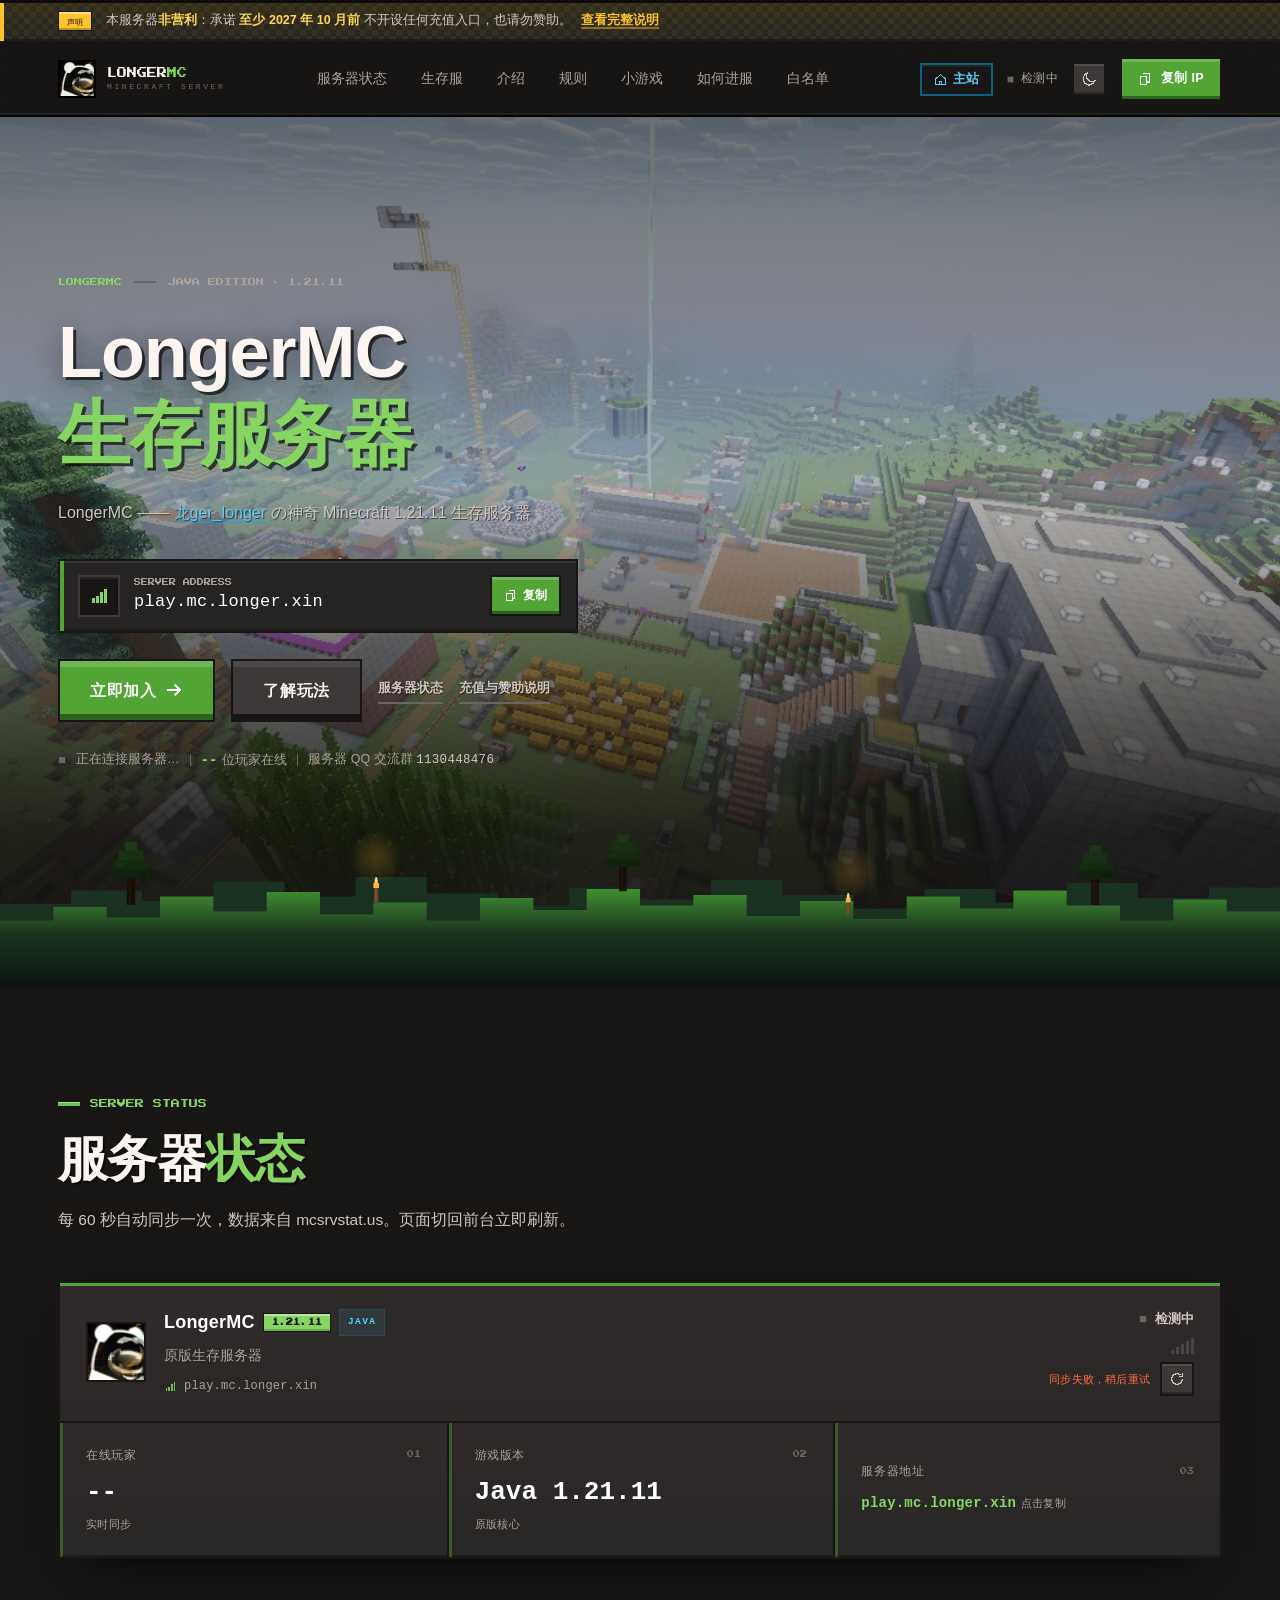
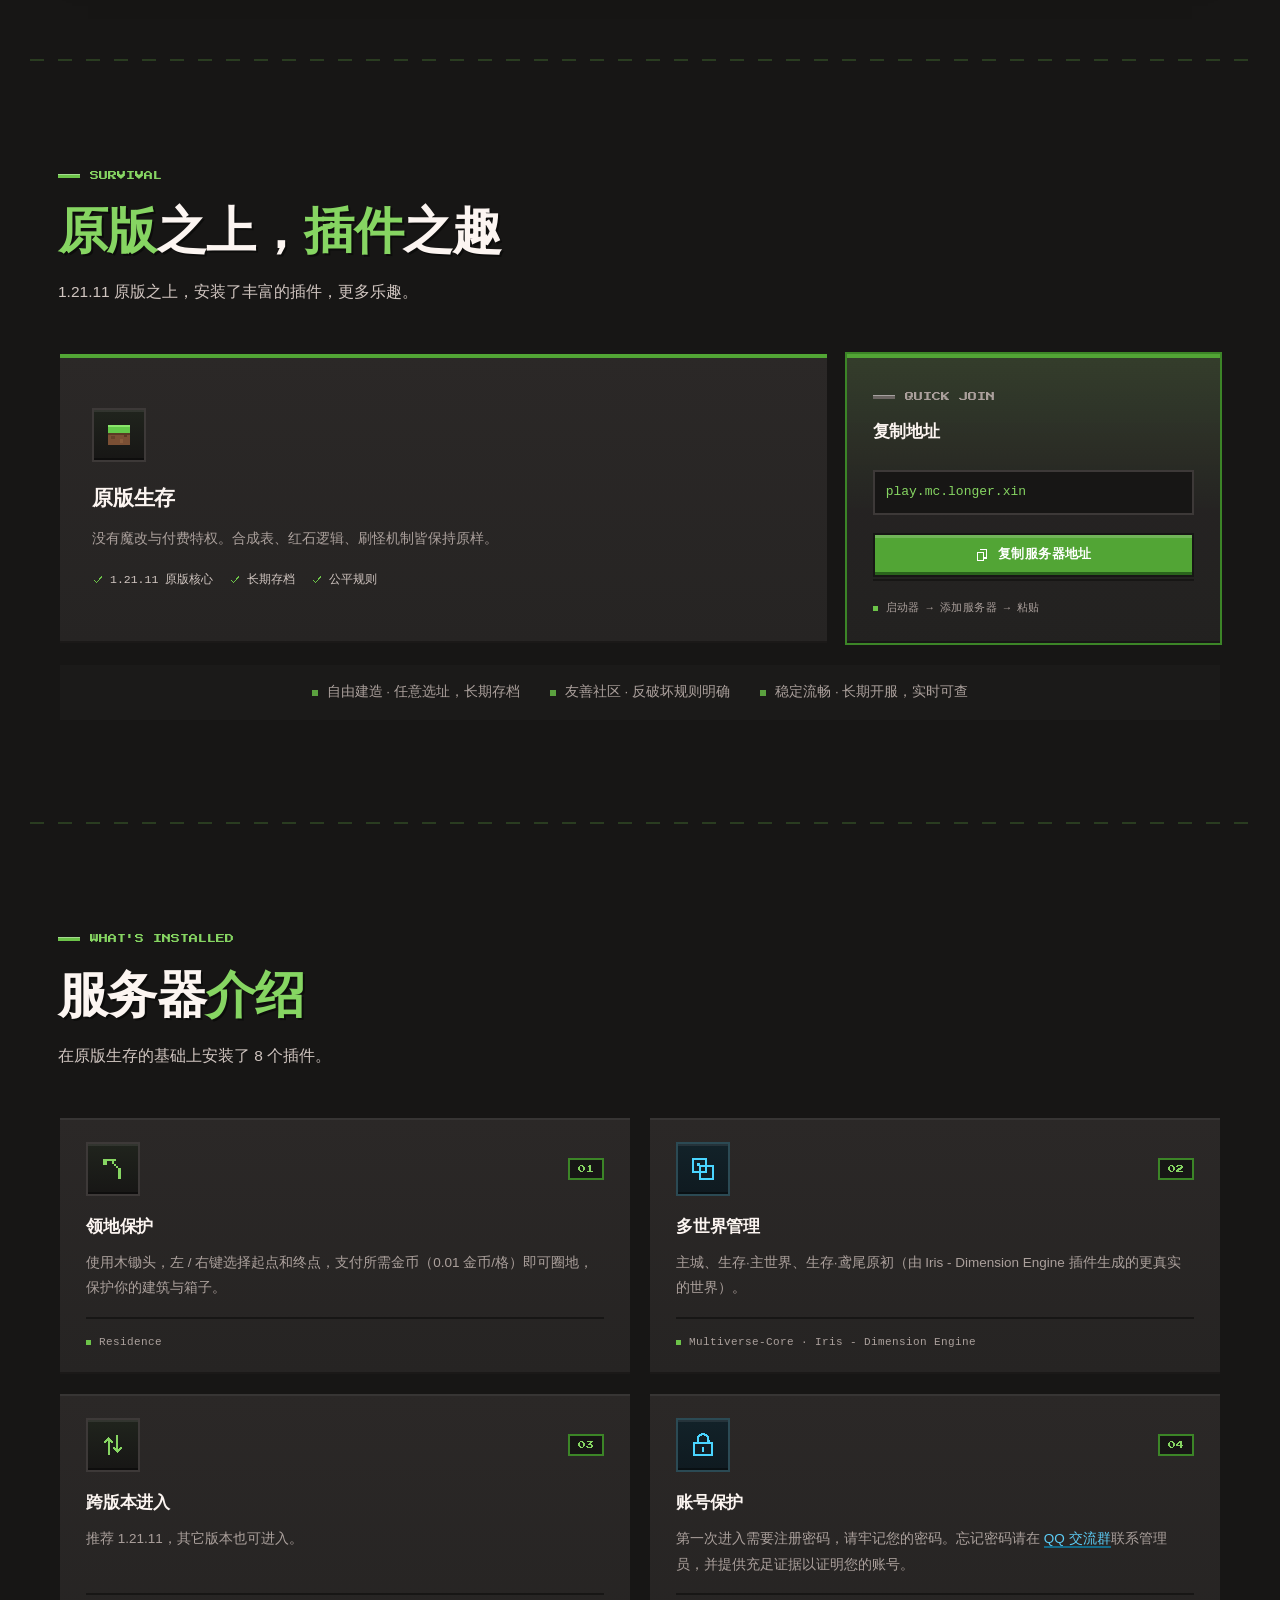
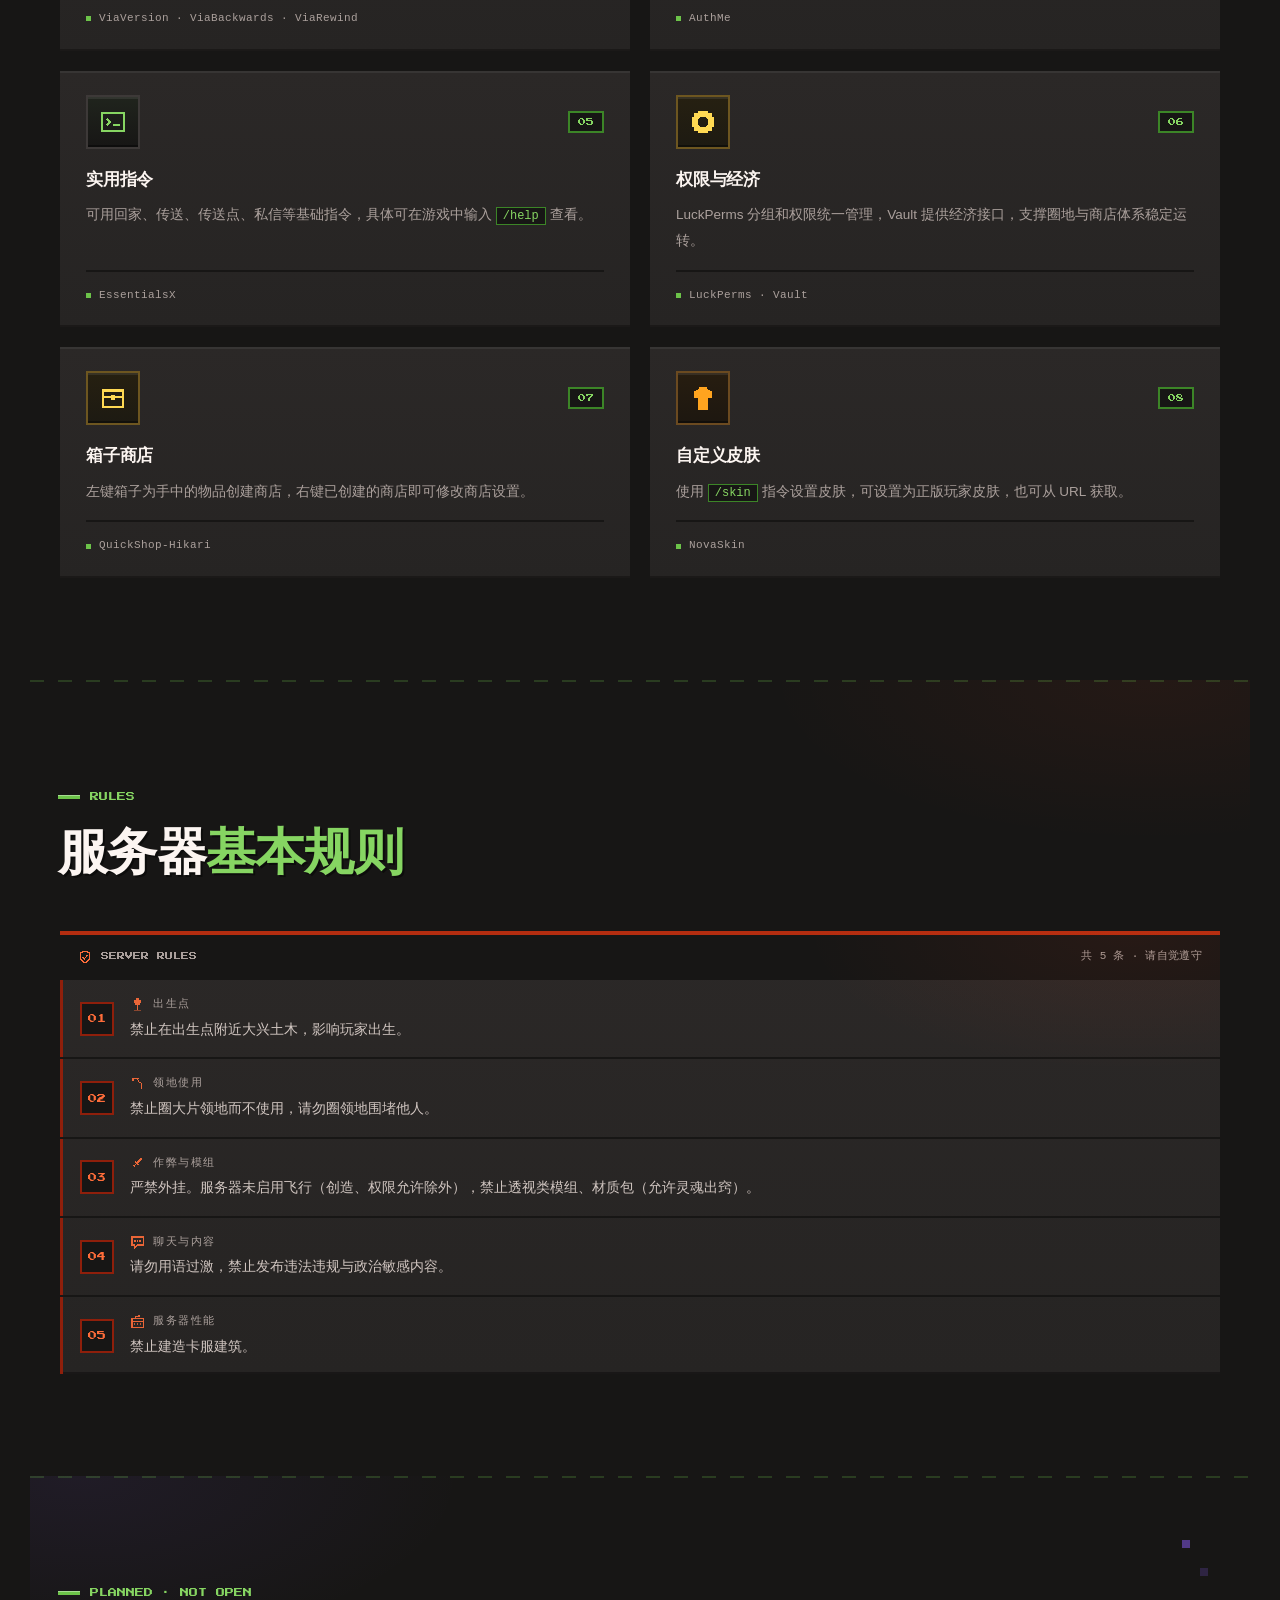
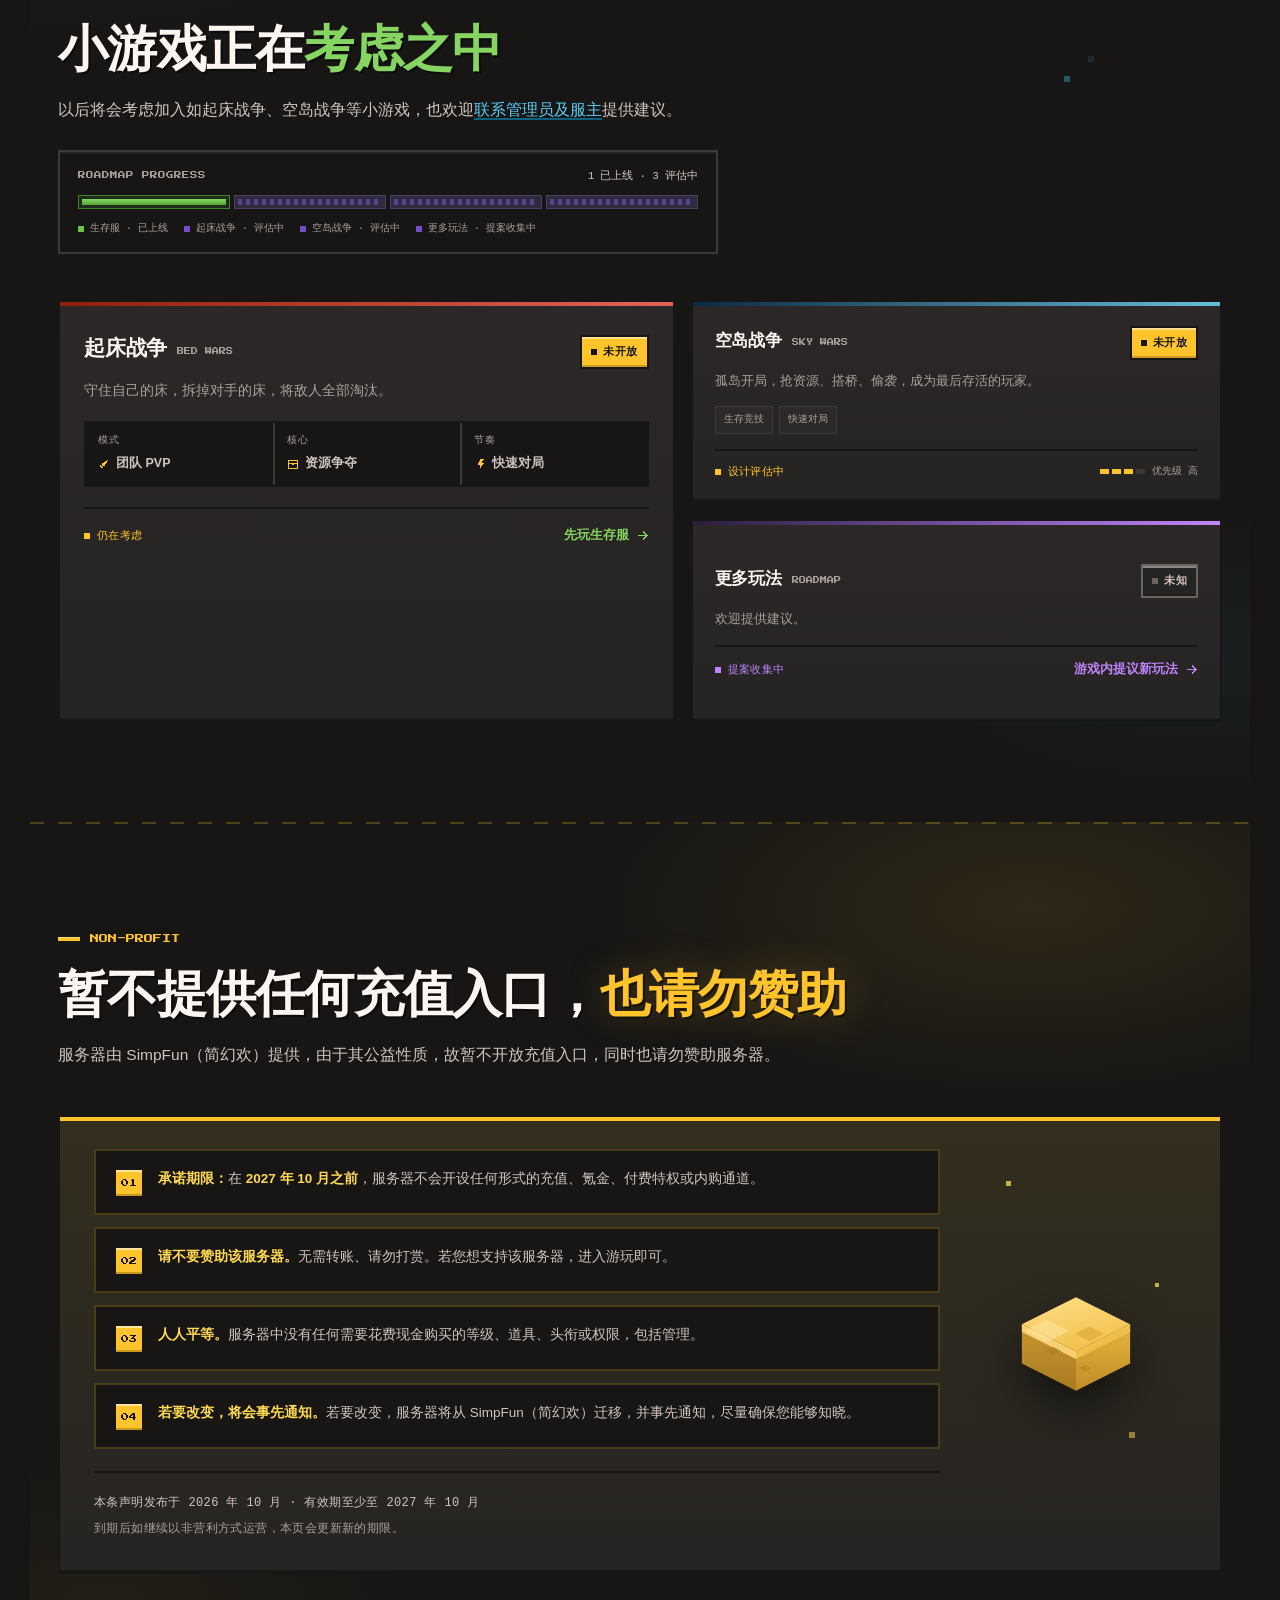
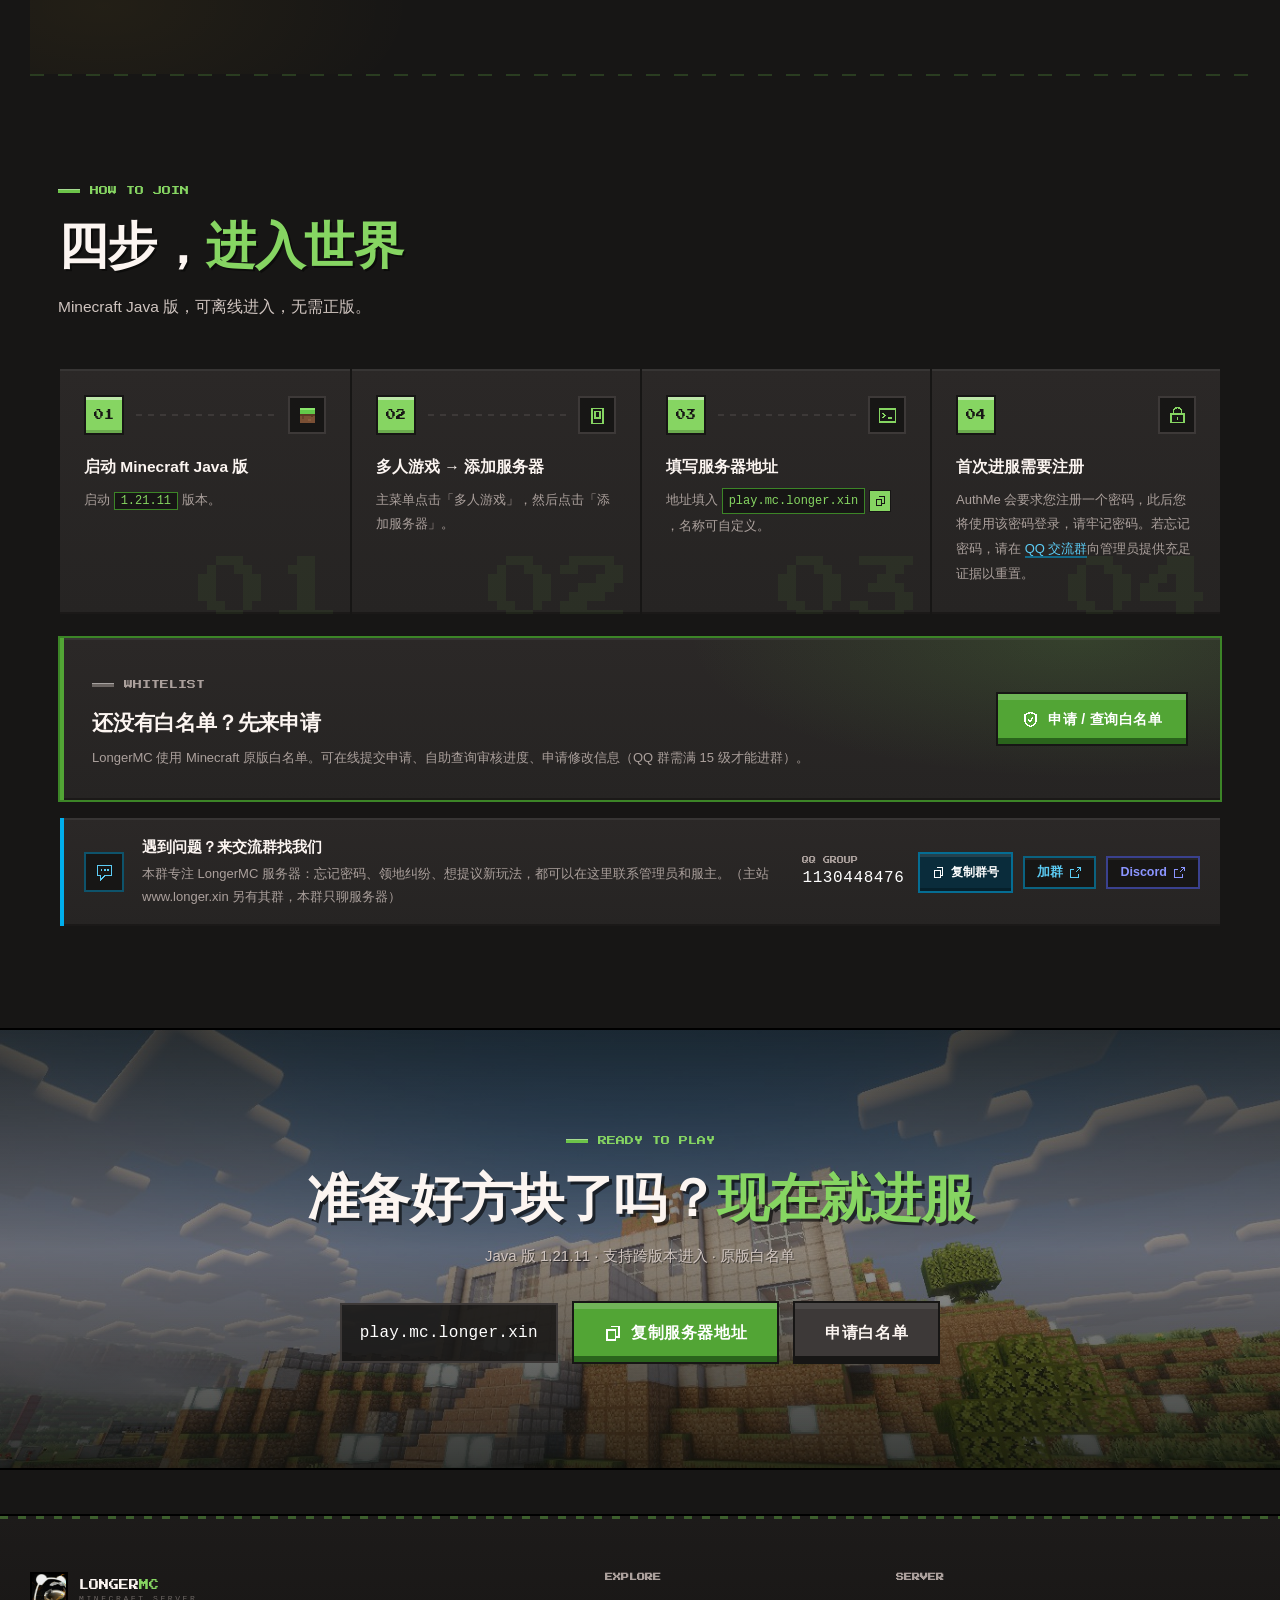
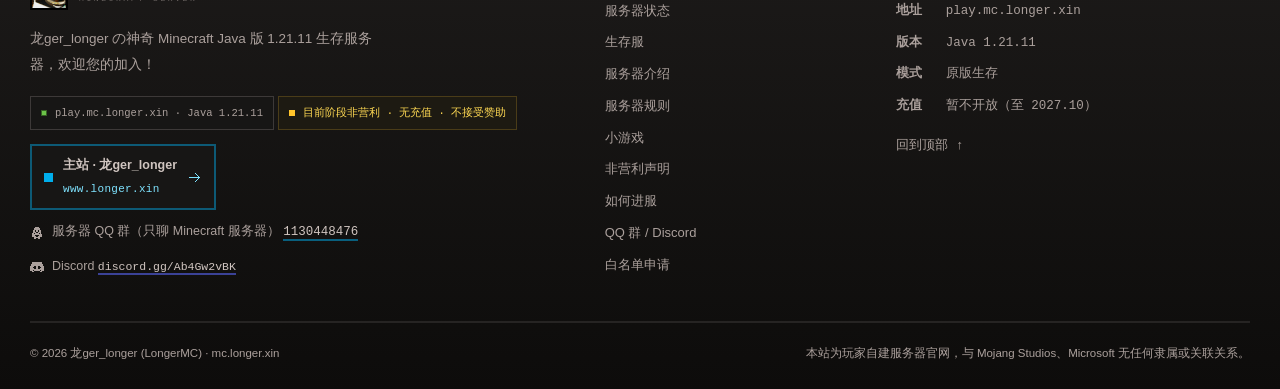
==== commit 424001c0: "feat: 将一些 SVG 以大图代替并新增亮暗色切换" ====
--- a/index.html
+++ b/index.html
@@ -1,5 +1,5 @@
 <!DOCTYPE html>
-<html lang="zh-CN">
+<html lang="zh-CN" data-theme="dark" data-theme-pref="dark">
 <head>
   <meta charset="UTF-8" />
   <meta name="viewport" content="width=device-width, initial-scale=1.0" />
@@ -8,7 +8,7 @@
   <meta name="description" content="LongerMC —— Minecraft Java 版 1.21.11 原版生存服务器，服务器地址 play.mc.longer.xin。领地保护、箱子商店、跨版本进入、自定义皮肤，长期运营，非营利无充值。未来将考虑加入起床战争、空岛战争等小游戏。" />
   <meta name="keywords" content="Minecraft,我的世界,服务器,1.21.11,生存服,LongerMC,龙ger_longer,领地保护,箱子商店,起床战争,空岛战争" />
   <meta name="author" content="LongerMC" />
-  <meta name="theme-color" content="#0a0d12" />
+  <meta name="theme-color" content="#171615" />
   <link rel="canonical" href="https://mc.longer.xin/" />
   <meta name="robots" content="index, follow, max-snippet:-1, max-image-preview:large, max-video-preview:-1" />
 
@@ -18,7 +18,9 @@
   <meta property="og:title" content="LongerMC · 龙ger_longer の神奇 Minecraft 1.21.11 生存服务器" />
   <meta property="og:description" content="服务器地址：play.mc.longer.xin · 原版生存 · 长期存档" />
   <meta property="og:url" content="https://mc.longer.xin/" />
+  <meta property="og:image" content="https://mc.longer.xin/icon.jpg" />
   <meta name="twitter:card" content="summary" />
+  <meta name="twitter:image" content="https://mc.longer.xin/icon.jpg" />
 
   <link rel="alternate" type="application/rss+xml" title="LongerMC 站点订阅" href="https://mc.longer.xin/feed.xml" />
 
@@ -26,10 +28,30 @@
   <link rel="apple-touch-icon" href="icon.jpg" />
 
   <link rel="preload" href="/assets/fonts/press-start-2p.woff2" as="font" type="font/woff2" crossorigin />
+  <!-- 首屏背景图占位：把服务器实景截图放到 /assets/img/hero.jpg 即自动生效 -->
+  <link rel="preload" href="/assets/img/hero.jpg" as="image" />
   <link rel="stylesheet" href="/css/style.css" />
 
   <!-- 提前标记 JS 可用：避免禁用 JS 时内容被 reveal 动画隐藏 -->
-  <script>document.documentElement.classList.add('js');</script>
+  <!-- 主题：首次访问默认深色；浅色 / 跟随系统 / 深色 三态，首屏前恢复用户偏好 -->
+  <script>
+    /* 主题初始化：首次访问默认深色；可选 浅色 / 跟随系统 / 深色
+       在首次绘制前完成，避免闪屏；实际外观写入 data-theme，用户偏好写入 data-theme-pref */
+    document.documentElement.classList.add('js');
+    (function () {
+      var root = document.documentElement, pref = 'dark';
+      try {
+        var saved = localStorage.getItem('lmc-theme');
+        if (saved === 'light' || saved === 'system' || saved === 'dark') pref = saved;
+      } catch (e) {}
+      var dark = pref === 'dark' || (pref === 'system' &&
+        window.matchMedia && window.matchMedia('(prefers-color-scheme: dark)').matches);
+      root.setAttribute('data-theme', dark ? 'dark' : 'light');
+      root.setAttribute('data-theme-pref', pref);
+      var meta = document.querySelector('meta[name="theme-color"]');
+      if (meta) meta.setAttribute('content', dark ? '#171615' : '#f4efe9');
+    })();
+  </script>
 
   <script type="application/ld+json">
   {
@@ -64,8 +86,6 @@
     </div>
   </div>
 
-  
-
   <!-- 导航栏：由 js/nav.js 从 /partials/nav.html 统一载入 -->
   <div id="nav-root"></div>
 
@@ -74,11 +94,6 @@
 
     <!-- ================= Hero ================= -->
     <section class="hero" id="top">
-      <div class="hero-stars" aria-hidden="true"></div>
-      <span class="pixel-cloud cloud-a" aria-hidden="true"></span>
-      <span class="pixel-cloud cloud-b" aria-hidden="true"></span>
-      <span class="pixel-cloud cloud-c" aria-hidden="true"></span>
-
       <div class="hero-inner">
         <div class="hero-copy">
           <div class="eyebrow">
@@ -87,11 +102,10 @@
             <span>JAVA EDITION · 1.21.11</span>
           </div>
 
-          <h1>世界之上，<br /><span class="hl">方块之我</span><span class="sr-only">—— LongerMC Minecraft 1.21.11 原版生存服务器</span></h1>
+          <h1>LongerMC<br /><span class="hl">生存服务器</span></h1>
 
           <p class="hero-lede">
             <span>LongerMC —— <a class="blue-link" href="https://www.longer.xin/" target="_blank" rel="noopener" title="龙ger_longer 主站 · www.longer.xin">龙ger_longer</a> の神奇 Minecraft 1.21.11 生存服务器</span>
-            <span>(网站使用过 DeepSeek V4.1 Flash, Hy4 preview, GLM 5.3 Flash 生成内容)</span>
           </p>
 
           <div class="ip-card">
@@ -112,16 +126,14 @@
             </button>
           </div>
 
-          <p class="ip-hint">推荐 1.21.11，其它版本也可进入</p>
-
           <div class="hero-actions">
-            <a class="btn" href="#join">
-              开始加入
+            <a class="btn btn-lg" href="/whitelist/">
+              立即加入
               <svg class="icon" aria-hidden="true"><use href="/assets/svg/icons.svg#i-arrow"/></svg>
             </a>
-            <a class="btn btn-ghost" href="#features">玩法</a>
-            <a class="btn btn-ghost" href="#status">服务器状态</a>
-            <a class="btn btn-gold-ghost" href="#nonprofit">关于充值与赞助</a>
+            <a class="btn btn-ghost btn-lg" href="#features">了解玩法</a>
+            <a class="hero-quiet-link" href="#status">服务器状态</a>
+            <a class="hero-quiet-link" href="#nonprofit">充值与赞助说明</a>
           </div>
 
           <div class="hero-live" aria-live="polite">
@@ -134,14 +146,6 @@
           </div>
         </div>
 
-        <div class="hero-art" aria-hidden="true">
-          <span class="art-glow"></span>
-          <span class="art-tag art-tag--survival">SURVIVAL</span>
-          <span class="art-tag art-tag--version">1.21.11</span>
-          <span class="art-tag art-tag--java">JAVA</span>
-
-          <img class="voxel" src="/assets/svg/hero-voxel.svg" alt="" aria-hidden="true">
-        </div>
       </div>
 
       <div class="terrain" aria-hidden="true">
@@ -160,26 +164,12 @@
     <!-- ================= 服务器状态 ================= -->
     <section class="section reveal" id="status">
       <div class="section-head">
-        <div class="kicker"><span>01</span> SERVER STATUS</div>
+        <div class="kicker">SERVER STATUS</div>
         <h2>服务器<span class="hl">状态</span></h2>
         <p>每 60 秒自动同步一次，数据来自 mcsrvstat.us。页面切回前台立即刷新。</p>
       </div>
 
       <div class="console">
-        <div class="console-bar">
-          <div class="console-title">
-            <span class="console-dots" aria-hidden="true"><i></i><i></i><i></i></span>
-            server.status
-            <span class="console-path">/ play.mc.longer.xin</span>
-          </div>
-          <div class="console-tools">
-            <span class="console-updated" id="statUpdated">等待首次同步…</span>
-            <button class="icon-btn" id="refreshStatus" type="button" aria-label="立即刷新服务器状态" title="立即刷新">
-              <svg class="icon" aria-hidden="true"><use href="/assets/svg/icons.svg#i-refresh"/></svg>
-            </button>
-          </div>
-        </div>
-
         <div class="server-entry">
           <div class="server-icon">
             <img src="icon.jpg" alt="" width="64" height="64" />
@@ -190,7 +180,7 @@
               <span class="version-pill">1.21.11</span>
               <span class="edition-pill">JAVA</span>
             </div>
-            <p class="server-motd" id="statMotd">原版生存 · 玩法丰富 · 欢迎回家</p>
+            <p class="server-motd" id="statMotd">原版生存服务器</p>
             <div class="server-addr">
               <svg class="icon" aria-hidden="true"><use href="/assets/svg/icons.svg#i-signal"/></svg>
               <code>play.mc.longer.xin</code>
@@ -199,10 +189,16 @@
           <div class="server-side">
             <div class="server-state" aria-live="polite">
               <span class="dot" id="statusDot" aria-hidden="true"></span>
-              <span id="statState">检测中…</span>
+              <span id="statState">检测中</span>
             </div>
             <div class="ping-bars" id="pingBars" aria-hidden="true">
               <i></i><i></i><i></i><i></i><i></i>
+            </div>
+            <div class="server-tools">
+              <span class="console-updated" id="statUpdated">等待首次同步…</span>
+              <button class="icon-btn" id="refreshStatus" type="button" aria-label="立即刷新服务器状态" title="立即刷新">
+                <svg class="icon" aria-hidden="true"><use href="/assets/svg/icons.svg#i-refresh"/></svg>
+              </button>
             </div>
           </div>
         </div>
@@ -257,7 +253,7 @@
     <!-- ================= 生存服特色 ================= -->
     <section class="section reveal" id="features">
       <div class="section-head">
-        <div class="kicker"><span>02</span> SURVIVAL</div>
+        <div class="kicker">SURVIVAL</div>
         <h2><span class="hl">原版</span>之上，<span class="hl">插件</span>之趣</h2>
         <p>1.21.11 原版之上，安装了丰富的插件，更多乐趣。</p>
       </div>
@@ -267,53 +263,19 @@
           <div class="feature-body">
             <div class="icon-tile" aria-hidden="true"><svg class="icon"><use href="/assets/svg/icons.svg#i-grass"/></svg></div>
             <h3>原版生存</h3>
-            <p>没有魔改与付费特权。合成表、红石逻辑、刷怪机制皆保持原样，您的体验，宾至如归。</p>
+            <p>没有魔改与付费特权。合成表、红石逻辑、刷怪机制皆保持原样。</p>
             <ul class="ticks">
               <li><svg class="icon" aria-hidden="true"><use href="/assets/svg/icons.svg#i-check"/></svg>1.21.11 原版核心</li>
               <li><svg class="icon" aria-hidden="true"><use href="/assets/svg/icons.svg#i-check"/></svg>长期存档</li>
               <li><svg class="icon" aria-hidden="true"><use href="/assets/svg/icons.svg#i-check"/></svg>公平规则</li>
             </ul>
           </div>
-          <div class="feature-art" aria-hidden="true">
-            <span class="feature-art-glow"></span>
-            <img src="/assets/svg/feature-grass.svg" alt="" aria-hidden="true">
-          </div>
-        </article>
-
-        <article class="feature feature--sm">
-          <div class="icon-tile icon-tile--gold" aria-hidden="true"><svg class="icon"><use href="/assets/svg/icons.svg#i-bricks"/></svg></div>
-          <h3>自由建造</h3>
-          <p>寻找您扎根的土地，安心建造，长期存档。</p>
-          <span class="feature-deco" aria-hidden="true">
-            <img src="/assets/svg/feature-house.svg" alt="" aria-hidden="true">
-          </span>
-          <span class="feature-meta">任意选址 · 长期保存</span>
-        </article>
-
-        <article class="feature feature--sm">
-          <div class="icon-tile icon-tile--diamond" aria-hidden="true"><svg class="icon"><use href="/assets/svg/icons.svg#i-shield"/></svg></div>
-          <h3>友善社区</h3>
-          <p>共同游玩，体验乐趣。欢迎新玩家，反破坏规则明确。</p>
-          <span class="feature-deco" aria-hidden="true">
-            <img src="/assets/svg/feature-faces.svg" alt="" aria-hidden="true">
-          </span>
-          <span class="feature-meta">共同维护 · 拒绝破坏</span>
-        </article>
-
-        <article class="feature feature--sm">
-          <div class="icon-tile icon-tile--torch" aria-hidden="true"><svg class="icon"><use href="/assets/svg/icons.svg#i-bolt"/></svg></div>
-          <h3>稳定流畅</h3>
-          <p>长期开服，持续维护与优化。让您安心流畅地游玩。</p>
-          <span class="feature-deco feature-deco--bars" aria-hidden="true">
-            <img src="/assets/svg/feature-bars.svg" alt="" aria-hidden="true">
-          </span>
-          <span class="feature-meta">持续维护 · 低延迟</span>
         </article>
 
         <article class="feature feature--sm feature--copy">
           <div class="feature-copy-head">
             <span class="kicker kicker--plain">QUICK JOIN</span>
-            <h3>复制地址，直接开玩</h3>
+            <h3>复制地址</h3>
           </div>
           <code class="feature-ip">play.mc.longer.xin</code>
           <button class="btn btn-sm btn-block" type="button"
@@ -326,14 +288,21 @@
           <span class="feature-meta">启动器 → 添加服务器 → 粘贴</span>
         </article>
       </div>
+
+      <!-- 三条特色速览：一行纯文本 -->
+      <p class="feature-line">
+        <span>自由建造 · 任意选址，长期存档</span>
+        <span>友善社区 · 反破坏规则明确</span>
+        <span>稳定流畅 · 长期开服，实时可查</span>
+      </p>
     </section>
 
     <!-- ================= 服务器介绍（插件） ================= -->
     <section class="section reveal" id="plugins">
       <div class="section-head">
-        <div class="kicker"><span>03</span> WHAT'S INSTALLED</div>
+        <div class="kicker">WHAT'S INSTALLED</div>
         <h2>服务器<span class="hl">介绍</span></h2>
-        <p>在原版生存的基础上，安装了许多插件从而获得更好的体验。体验更佳。</p>
+        <p>在原版生存的基础上安装了 8 个插件。</p>
       </div>
 
       <div class="plugin-grid">
@@ -343,7 +312,7 @@
             <span class="plugin-num" aria-hidden="true">01</span>
           </div>
           <h3>领地保护</h3>
-          <p>使用木锄头，左 / 右键选择起点和终点，支付所需金币（0.01 金币/格）即可圈地，安心保护你的建筑与箱子。</p>
+          <p>使用木锄头，左 / 右键选择起点和终点，支付所需金币（0.01 金币/格）即可圈地，保护你的建筑与箱子。</p>
           <span class="plugin-meta">Residence</span>
         </article>
 
@@ -363,7 +332,7 @@
             <span class="plugin-num" aria-hidden="true">03</span>
           </div>
           <h3>跨版本进入</h3>
-          <p>首要推荐 1.21.11 版本，其它版本也可进入。现有版本差别不大也可放心游玩。</p>
+          <p>推荐 1.21.11，其它版本也可进入。</p>
           <span class="plugin-meta">ViaVersion · ViaBackwards · ViaRewind</span>
         </article>
 
@@ -403,7 +372,7 @@
             <span class="plugin-num" aria-hidden="true">07</span>
           </div>
           <h3>箱子商店</h3>
-          <p>左键箱子为手中的物品创建商店，右键已创建的商店即可修改商店设置，祝您生意兴隆，财源广进。</p>
+          <p>左键箱子为手中的物品创建商店，右键已创建的商店即可修改商店设置。</p>
           <span class="plugin-meta">QuickShop-Hikari</span>
         </article>
 
@@ -422,9 +391,8 @@
     <!-- ================= 服务器基本规则 ================= -->
     <section class="section section--rules reveal" id="rules">
       <div class="section-head">
-        <div class="kicker"><span>04</span> RULES</div>
+        <div class="kicker">RULES</div>
         <h2>服务器<span class="hl">基本规则</span></h2>
-        <p>请遵守服务器规则以保证其他玩家与自己的良好体验。</p>
       </div>
 
       <div class="rules">
@@ -496,7 +464,7 @@
       <span class="coming-pixel coming-pixel--b" aria-hidden="true"></span>
       <span class="coming-pixel coming-pixel--c" aria-hidden="true"></span>
       <div class="section-head">
-        <div class="kicker"><span>05</span> PLANNED · NOT OPEN</div>
+        <div class="kicker">PLANNED · NOT OPEN</div>
         <h2>小游戏正在<span class="hl">考虑之中</span></h2>
         <p>以后将会考虑加入如起床战争、空岛战争等小游戏，也欢迎<a class="blue-link" href="#community">联系管理员及服主</a>提供建议。</p>
 
@@ -510,23 +478,20 @@
             <span><i></i>生存服 · 已上线</span>
             <span><i></i>起床战争 · 评估中</span>
             <span><i></i>空岛战争 · 评估中</span>
-            <span><i></i>更多玩法 · 尽情想象</span>
+            <span><i></i>更多玩法 · 提案收集中</span>
           </div>
         </div>
       </div>
 
       <div class="games">
-        <article class="game game--featured">
-          <div class="game-art game-art--bed">
-            <img src="/assets/svg/game-bed.svg" alt="" aria-hidden="true">
-            <span class="game-tag"><i aria-hidden="true"></i>未开放</span>
-          </div>
+        <article class="game game--featured game--bed">
           <div class="game-body">
             <div class="game-title-row">
               <h3>起床战争</h3>
               <span class="game-sub">BED WARS</span>
-            </div>
-            <p>守住自己的床，拆掉对手的床，将敌人全部淘汰。正在考虑之中。</p>
+              <span class="game-tag game-tag--inline"><i aria-hidden="true"></i>未开放</span>
+            </div>
+            <p>守住自己的床，拆掉对手的床，将敌人全部淘汰。</p>
             <ul class="game-specs">
               <li><span>模式</span><b><svg class="icon spec-ico" aria-hidden="true"><use href="/assets/svg/icons.svg#i-sword"/></svg>团队 PVP</b></li>
               <li><span>核心</span><b><svg class="icon spec-ico" aria-hidden="true"><use href="/assets/svg/icons.svg#i-chest"/></svg>资源争夺</b></li>
@@ -540,17 +505,14 @@
         </article>
 
         <div class="games-side">
-          <article class="game game--row">
-            <div class="game-art game-art--sky">
-              <img src="/assets/svg/game-island.svg" alt="" aria-hidden="true">
-              <span class="game-tag"><i aria-hidden="true"></i>未开放</span>
-            </div>
+          <article class="game game--row game--sky">
             <div class="game-body">
               <div class="game-title-row">
                 <h3>空岛战争</h3>
                 <span class="game-sub">SKY WARS</span>
-              </div>
-              <p>孤岛开局，抢资源、搭桥、偷袭，成为最后存活的玩家。仍在考虑之中。</p>
+                <span class="game-tag game-tag--inline"><i aria-hidden="true"></i>未开放</span>
+              </div>
+              <p>孤岛开局，抢资源、搭桥、偷袭，成为最后存活的玩家。</p>
               <div class="game-tags"><span>生存竞技</span><span>快速对局</span></div>
               <div class="game-row-foot">
                 <span class="game-status"><i aria-hidden="true"></i>设计评估中</span>
@@ -559,18 +521,14 @@
             </div>
           </article>
 
-          <article class="game game--row">
-            <div class="game-art game-art--portal">
-              <img src="/assets/svg/game-portal.svg" alt="" aria-hidden="true">
-              <span class="game-tag game-tag--later"><i aria-hidden="true"></i>未知</span>
-            </div>
+          <article class="game game--row game--portal">
             <div class="game-body">
               <div class="game-title-row">
                 <h3>更多玩法</h3>
                 <span class="game-sub">ROADMAP</span>
-              </div>
-              <p>更多模式仍在考虑之中，欢迎提供建议。</p>
-              <div class="game-tags"><span>由你决定</span><span>持续更新</span></div>
+                <span class="game-tag game-tag--later game-tag--inline"><i aria-hidden="true"></i>未知</span>
+              </div>
+              <p>欢迎提供建议。</p>
               <div class="game-row-foot">
                 <span class="game-status game-status--purple"><i aria-hidden="true"></i>提案收集中</span>
                 <a class="game-link game-link--purple" href="#join">游戏内提议新玩法 <svg class="icon" aria-hidden="true"><use href="/assets/svg/icons.svg#i-arrow"/></svg></a>
@@ -626,7 +584,7 @@
     <!-- ================= 如何加入 ================= -->
     <section class="section reveal" id="join">
       <div class="section-head">
-        <div class="kicker"><span>06</span> HOW TO JOIN</div>
+        <div class="kicker">HOW TO JOIN</div>
         <h2>四步，<span class="hl">进入世界</span></h2>
         <p>Minecraft Java 版，可离线进入，无需正版。</p>
       </div>
@@ -639,8 +597,8 @@
             <span class="step-line" aria-hidden="true"></span>
             <span class="step-ico" aria-hidden="true"><svg class="icon"><use href="/assets/svg/icons.svg#i-grass"/></svg></span>
           </div>
-          <h4>启动 Minecraft Java 版</h4>
-          <p>推荐启动 <code>1.21.11</code> 版本。已安装 ViaVersion / ViaBackwards / ViaRewind 插件，其它版本也可进入。</p>
+          <h3>启动 Minecraft Java 版</h3>
+          <p>启动 <code>1.21.11</code> 版本。</p>
         </li>
         <li class="step">
           <span class="step-ghost" aria-hidden="true">02</span>
@@ -649,7 +607,7 @@
             <span class="step-line" aria-hidden="true"></span>
             <span class="step-ico" aria-hidden="true"><svg class="icon"><use href="/assets/svg/icons.svg#i-door"/></svg></span>
           </div>
-          <h4>多人游戏 → 添加服务器</h4>
+          <h3>多人游戏 → 添加服务器</h3>
           <p>主菜单点击「多人游戏」，然后点击「添加服务器」。</p>
         </li>
         <li class="step">
@@ -659,7 +617,7 @@
             <span class="step-line" aria-hidden="true"></span>
             <span class="step-ico" aria-hidden="true"><svg class="icon"><use href="/assets/svg/icons.svg#i-terminal"/></svg></span>
           </div>
-          <h4>填写服务器地址</h4>
+          <h3>填写服务器地址</h3>
           <p>
             地址填入
             <span class="inline-ip">
@@ -682,30 +640,11 @@
             <span class="step-line" aria-hidden="true"></span>
             <span class="step-ico" aria-hidden="true"><svg class="icon"><use href="/assets/svg/icons.svg#i-lock"/></svg></span>
           </div>
-          <h4>首次进服需要注册</h4>
+          <h3>首次进服需要注册</h3>
           <p>AuthMe 会要求您注册一个密码，此后您将使用该密码登录，请牢记密码。若忘记密码，请在 <a class="blue-link" href="#community">QQ 交流群</a>向管理员提供充足证据以重置。</p>
         </li>
       </ol>
 
-      <div class="join-cta">
-        <div class="join-cta-text">
-          <div class="kicker kicker--plain">READY TO PLAY</div>
-          <h3>复制地址，今晚开建</h3>
-          <p>基岩版暂不互通，请使用 Java 版进入。</p>
-        </div>
-        <div class="join-cta-actions">
-          <code class="join-cta-ip">play.mc.longer.xin</code>
-          <button class="btn" type="button"
-                  data-copy="play.mc.longer.xin"
-                  data-copy-done="已复制"
-                  data-copy-fail="请手动复制">
-            <svg class="icon" aria-hidden="true"><use href="/assets/svg/icons.svg#i-copy"/></svg>
-            <span data-copy-label>复制服务器地址</span>
-          </button>
-        </div>
-      </div>
-
-      <!-- 白名单入口：申请 / 查询状态 / 修改信息 -->
       <div class="join-cta" id="whitelist-cta">
         <div class="join-cta-text">
           <div class="kicker kicker--plain">WHITELIST</div>
@@ -754,6 +693,26 @@
       </div>
     </section>
 
+    <!-- ================= 全宽加入横幅 ================= -->
+    <section class="banner reveal" aria-labelledby="banner-title">
+      <div class="banner-inner">
+        <div class="kicker">READY TO PLAY</div>
+        <h2 id="banner-title">准备好方块了吗？<span class="hl">现在就进服</span></h2>
+        <p>Java 版 1.21.11 · 支持跨版本进入 · 原版白名单</p>
+        <div class="banner-actions">
+          <code class="banner-ip">play.mc.longer.xin</code>
+          <button class="btn btn-lg" type="button"
+                  data-copy="play.mc.longer.xin"
+                  data-copy-done="已复制，去启动器粘贴吧"
+                  data-copy-fail="请手动复制">
+            <svg class="icon" aria-hidden="true"><use href="/assets/svg/icons.svg#i-copy"/></svg>
+            <span data-copy-label>复制服务器地址</span>
+          </button>
+          <a class="btn btn-ghost btn-lg" href="/whitelist/">申请白名单</a>
+        </div>
+      </div>
+    </section>
+
   </main>
 
   <!-- 页脚：由 js/footer.js 从 /partials/footer.html 统一载入 -->
@@ -778,6 +737,10 @@
       <svg class="icon" aria-hidden="true"><use href="/assets/svg/icons.svg#i-door"/></svg>
       <span>加入</span>
     </a>
+    <a href="/whitelist/" data-nav="whitelist">
+      <svg class="icon" aria-hidden="true"><use href="/assets/svg/icons.svg#i-shield"/></svg>
+      <span>白名单</span>
+    </a>
   </nav>
 
   <!-- 回到顶部 -->
@@ -791,6 +754,7 @@
   <script src="js/nav.js" defer></script>
   <script src="js/footer.js" defer></script>
   <script src="js/main.js" defer></script>
+  <script src="js/theme.js" defer></script>
   <script src="js/status.js" defer></script>
   </body>
 </html>
--- a/css/style.css
+++ b/css/style.css
@@ -175,12 +175,11 @@
 .hl{color:var(--grass-2)}
 .kicker{
   display:inline-flex;align-items:center;gap:10px;
-  font-family:var(--pixel);font-size:8px;line-height:1.6;
+  font-family:var(--pixel);font-size:9px;line-height:1.6;
   color:var(--grass-2);
-  margin-bottom:16px;
-}
-.kicker span{color:var(--muted-2)}
-.kicker::before{content:'';width:18px;height:4px;background:var(--grass);flex:none;box-shadow:inset 0 1px 0 rgba(255,255,255,.4)}
+  margin-bottom:18px;
+}
+.kicker::before{content:'';width:22px;height:4px;background:var(--grass);flex:none;box-shadow:inset 0 1px 0 rgba(255,255,255,.4)}
 .kicker--plain{color:var(--muted);margin-bottom:12px}
 .kicker--plain::before{background:var(--muted-2)}
 
@@ -253,11 +252,18 @@
   background:linear-gradient(0deg,rgba(255,255,255,.22),rgba(255,255,255,.22)),var(--gold);
 }
 .btn-gold-ghost:active{background:#db9f21;box-shadow:none;color:#171615}
+/* 预留：金色强调按钮（当前页面未使用，供后续金色主题区复用） */
 .btn-sm{
   padding:9px 16px;font-size:12.5px;
   box-shadow:inset 0 3px 0 rgba(255,255,255,.18),inset 0 -3px 0 var(--grass-ink);
 }
 .btn-sm .icon{width:14px;height:14px}
+.btn-lg{
+  padding:16px 30px;font-size:15.5px;letter-spacing:.04em;
+  box-shadow:inset 0 6px 0 rgba(255,255,255,.18),inset 0 -6px 0 var(--grass-ink);
+}
+.btn-lg .icon{width:18px;height:18px}
+.btn-ghost.btn-lg{box-shadow:inset 0 6px 0 rgba(255,255,255,.08),inset 0 -6px 0 #171615}
 .btn-block{width:100%}
 
 .icon-btn{
@@ -346,46 +352,20 @@
    ------------------------------------------------------------ */
 .hero{
   position:relative;overflow:hidden;
-  padding:78px 0 200px;
+  display:flex;align-items:flex-end;
+  min-height:clamp(560px,92vh,900px);
+  padding:150px 0 215px;
   scroll-margin-top:0;
+  /* 全幅背景图占位：放入 /assets/img/hero.jpg 即自动生效，缺失时降级为渐变 */
+  background:
+    linear-gradient(180deg,rgba(10,13,10,.5) 0%,rgba(10,13,10,.18) 42%,rgba(13,12,11,.86) 82%,var(--bg) 100%),
+    url('/assets/img/hero.jpg') center 32%/cover no-repeat,
+    radial-gradient(1100px 560px at 72% 12%,rgba(108,195,73,.16),transparent 62%),
+    linear-gradient(180deg,#141a12 0%,#101310 100%);
 }
 .hero-inner{
   position:relative;z-index:3;
   width:100%;max-width:1220px;margin:0 auto;padding:0 28px;
-  display:grid;grid-template-columns:minmax(0,1.04fr) minmax(0,.96fr);
-  gap:44px;align-items:center;
-}
-
-.hero-stars{
-  position:absolute;inset:0;z-index:0;pointer-events:none;opacity:.6;
-  background-image:
-    radial-gradient(1.5px 1.5px at 8% 18%,rgba(252,245,241,.5),transparent 100%),
-    radial-gradient(1.5px 1.5px at 23% 42%,rgba(252,245,241,.28),transparent 100%),
-    radial-gradient(2px 2px at 37% 12%,rgba(252,245,241,.38),transparent 100%),
-    radial-gradient(1.5px 1.5px at 58% 34%,rgba(252,245,241,.3),transparent 100%),
-    radial-gradient(1.5px 1.5px at 72% 16%,rgba(252,245,241,.4),transparent 100%),
-    radial-gradient(2px 2px at 88% 38%,rgba(252,245,241,.26),transparent 100%),
-    radial-gradient(1.5px 1.5px at 94% 10%,rgba(252,245,241,.44),transparent 100%);
-  background-size:640px 460px;
-  animation:twinkle 9s steps(2,jump-none) infinite;
-}
-@keyframes twinkle{0%,100%{opacity:.45}50%{opacity:.75}}
-
-.pixel-cloud{
-  position:absolute;z-index:1;width:56px;height:14px;pointer-events:none;
-  background:rgba(252,245,241,.07);
-  box-shadow:
-    14px -14px 0 rgba(252,245,241,.07),
-    28px 0 0 rgba(252,245,241,.05),
-    42px -8px 0 rgba(252,245,241,.05);
-  animation:cloudDrift 42s linear infinite;
-}
-.cloud-a{top:15%;left:3%}
-.cloud-b{top:36%;right:5%;transform:scale(.78);opacity:.65;animation-duration:56s;animation-direction:reverse}
-.cloud-c{top:7%;left:39%;transform:scale(.6);opacity:.5;animation-duration:64s;animation-direction:reverse}
-@keyframes cloudDrift{
-  0%,100%{translate:0 0}
-  50%{translate:26px -9px}
 }
 
 .hero-copy{position:relative;z-index:2;min-width:0}
@@ -399,20 +379,22 @@
 .eyebrow-div{width:22px;height:2px;background:var(--line-2)}
 
 .hero h1{
-  font-size:clamp(34px,5.1vw,64px);
-  line-height:1.16;
+  font-size:clamp(38px,5.8vw,72px);
+  line-height:1.14;
   font-weight:900;
   letter-spacing:-.015em;
-  margin-bottom:20px;
-  text-shadow:3px 3px 0 rgba(0,0,0,.5);
+  margin-bottom:22px;
+  max-width:820px;
+  text-shadow:3px 3px 0 rgba(0,0,0,.65),0 2px 24px rgba(0,0,0,.4);
 }
 .hero h1 .hl{
   color:var(--grass-2);
-  text-shadow:3px 3px 0 rgba(0,0,0,.5),0 0 40px rgba(108,195,73,.28);
+  text-shadow:3px 3px 0 rgba(0,0,0,.65),0 0 40px rgba(108,195,73,.28);
 }
 .hero-lede{
-  max-width:540px;
-  font-size:15.5px;line-height:1.95;color:var(--text-2);
+  max-width:560px;
+  font-size:16px;line-height:1.95;color:var(--text-2);
+  text-shadow:1px 1px 0 rgba(0,0,0,.5);
   text-wrap:pretty;
 }
 .hero-lede span{display:block}
@@ -443,7 +425,7 @@
 .ip-body{display:flex;flex-direction:column;gap:5px;flex:1;min-width:0}
 .ip-label{
   font-family:var(--pixel);font-size:7px;line-height:1;
-  color:var(--muted-2);
+  color:var(--muted);
 }
 .ip-value{
   font-family:var(--mono);font-size:clamp(14px,1.7vw,17px);
@@ -467,11 +449,21 @@
 /* 地址下方的版本提示 */
 .ip-hint{
   display:flex;align-items:center;gap:8px;
-  margin-top:12px;font-size:12.5px;color:var(--muted-2);
+  margin-top:12px;font-size:12.5px;color:var(--muted);
 }
 .ip-hint::before{content:'';width:6px;height:6px;flex:none;background:var(--grass);}
 
-.hero-actions{display:flex;flex-wrap:wrap;gap:14px;margin-top:24px}
+.hero-actions{display:flex;align-items:center;flex-wrap:wrap;gap:16px;margin-top:26px}
+
+.hero-quiet-link{
+  font-size:13px;font-weight:700;color:var(--text-2);
+  text-decoration:none;
+  border-bottom:2px solid var(--line-2);
+  padding-bottom:2px;
+  transition:color .18s,border-color .18s;
+  text-shadow:1px 1px 0 rgba(0,0,0,.5);
+}
+.hero-quiet-link:hover{color:#fff;border-color:var(--grass-2)}
 
 .hero-live{
   display:flex;align-items:center;gap:10px;flex-wrap:wrap;
@@ -481,17 +473,7 @@
 .live-sep{width:1px;height:12px;background:var(--line-2)}
 .live-count{display:inline-flex;align-items:baseline;gap:5px}
 
-/* Hero 插画 */
-.hero-art{
-  position:relative;z-index:2;
-  min-height:400px;display:grid;place-items:center;
-}
-.art-glow{
-  position:absolute;width:78%;aspect-ratio:1;z-index:0;
-  background:radial-gradient(circle,rgba(108,195,73,.2),rgba(108,195,73,.05) 45%,transparent 68%);
-  filter:blur(8px);
-}
-.voxel{position:relative;z-index:1;width:min(100%,540px);height:auto;filter:drop-shadow(0 26px 26px rgba(0,0,0,.5))}
+/* 通用微动效（浮动 / 火花；404 页与誓言卡共用） */
 .bob{transform-box:view-box}
 .bob-a{animation:bob 7s ease-in-out infinite}
 .bob-b{animation:bob 5.6s ease-in-out infinite;animation-delay:-1.6s}
@@ -506,24 +488,6 @@
 .sparks--gold rect:nth-child(3){animation-delay:-2.4s}
 @keyframes spark{0%,100%{opacity:.2}50%{opacity:1}}
 
-.art-tag{
-  position:absolute;z-index:3;
-  display:inline-flex;align-items:center;
-  padding:8px 10px;
-  font-family:var(--pixel);font-size:8px;line-height:1;
-  color:var(--text-2);
-  background:#171615;
-  border:2px solid #3d3938;
-  box-shadow:inset 0 2px 0 rgba(255,255,255,.06);
-  white-space:nowrap;
-}
-.art-tag::before{content:'';width:6px;height:6px;background:var(--grass);margin-right:7px;flex:none}
-.art-tag--survival{top:9%;left:1%}
-.art-tag--version{top:25%;right:2%;color:#171615;background:var(--gold);border-color:#171615}
-.art-tag--version::before{background:#171615}
-.art-tag--java{bottom:17%;left:13%;color:var(--diamond);border-color:#2b4a54}
-.art-tag--java::before{background:var(--diamond)}
-
 /* 地面剪影：像素树与火把 */
 .terra-prop{position:absolute;z-index:1;pointer-events:none;filter:brightness(.3)}
 .terra-prop--tree1{left:8.6%;bottom:44%;width:42px}
@@ -572,13 +536,13 @@
     radial-gradient(520px 240px at 96% 82%,rgba(74,213,255,.05),transparent 62%);
 }
 
-.section-head{margin-bottom:42px;max-width:760px}
+.section-head{margin-bottom:46px;max-width:820px}
 .section-head h2{
-  font-size:clamp(26px,3.5vw,40px);
-  font-weight:900;line-height:1.26;letter-spacing:-.015em;
+  font-size:clamp(30px,4.6vw,50px);
+  font-weight:900;line-height:1.22;letter-spacing:-.015em;
   text-shadow:2px 2px 0 rgba(0,0,0,.45);
 }
-.section-head p{margin-top:13px;color:var(--text-2);font-size:15px;line-height:1.9}
+.section-head p{margin-top:15px;color:var(--text-2);font-size:15.5px;line-height:1.9}
 
 /* ------------------------------------------------------------
    8. 状态控制台（OreUI 面板）
@@ -597,23 +561,10 @@
   background:var(--grass-3);
 }
 
-.console-bar{
-  display:flex;align-items:center;justify-content:space-between;gap:14px;
-  padding:11px 15px;
-  border-bottom:2px solid #171615;
-  background:#171615;
-  font-family:var(--mono);font-size:11.5px;letter-spacing:.4px;color:var(--muted);
-}
-.console-title{display:flex;align-items:center;gap:10px;min-width:0;white-space:nowrap;overflow:hidden;text-overflow:ellipsis}
-.console-dots{display:inline-flex;gap:5px;flex:none}
-.console-dots i{width:7px;height:7px;background:#4a4544}
-.console-dots i:nth-child(1){background:#b42d10}
-.console-dots i:nth-child(2){background:#b87918}
-.console-dots i:nth-child(3){background:#3c8527}
-.console-path{color:var(--muted-2);overflow:hidden;text-overflow:ellipsis}
-.console-tools{display:flex;align-items:center;gap:12px;flex:none}
-.console-updated{font-size:11px;color:var(--muted-2);letter-spacing:.2px}
+.console-updated{font-size:11px;color:var(--muted);letter-spacing:.2px}
 .console-updated.is-error{color:#ff6d3a}
+
+.server-tools{display:inline-flex;align-items:center;gap:10px}
 
 .server-entry{
   display:grid;grid-template-columns:auto minmax(0,1fr) auto;
@@ -650,7 +601,7 @@
 }
 .server-addr{
   display:flex;align-items:center;gap:7px;
-  margin-top:8px;font-size:11.5px;color:var(--muted-2);
+  margin-top:8px;font-size:11.5px;color:var(--muted);
 }
 .server-addr .icon{width:13px;height:13px;color:var(--grass)}
 .server-addr code{font-size:12px;letter-spacing:.2px}
@@ -687,7 +638,7 @@
   overflow:hidden;text-overflow:ellipsis;
 }
 .stat-value--ip code{font-size:14px;color:var(--grass-2);letter-spacing:.2px;word-break:break-all}
-.stat-note{font-family:var(--mono);font-size:10.5px;letter-spacing:.4px;color:var(--muted-2);margin-top:6px}
+.stat-note{font-family:var(--mono);font-size:10.5px;letter-spacing:.4px;color:var(--muted);margin-top:6px}
 
 /* 状态卡左侧饰条 */
 .stat::before{
@@ -709,7 +660,7 @@
   font-size:12px;letter-spacing:.6px;color:var(--muted);
   margin-bottom:14px;
 }
-.panel-count{font-family:var(--mono);font-size:10.5px;color:var(--muted-2)}
+.panel-count{font-family:var(--mono);font-size:10.5px;color:var(--muted)}
 .player-list{display:flex;flex-wrap:wrap;gap:8px}
 .player-chip{
   display:inline-flex;align-items:center;gap:8px;
@@ -757,7 +708,7 @@
   background:linear-gradient(180deg,#332f2e 0%,#2b2827 100%);
 }
 
-.feature--wide{grid-column:span 4;display:grid;grid-template-columns:minmax(0,1fr) 190px;gap:20px;align-items:center;padding:32px}
+.feature--wide{grid-column:span 4;display:flex;flex-direction:column;justify-content:center;padding:32px}
 .feature--sm{grid-column:span 2;display:flex;flex-direction:column}
 
 .feature h3{font-size:18px;font-weight:900;letter-spacing:-.01em;margin-bottom:9px}
@@ -768,46 +719,53 @@
   margin-top:auto;padding-top:18px;
   border-top:2px solid #171615;
   font-family:var(--mono);font-size:10.5px;letter-spacing:.4px;
-  color:var(--muted-2);
+  color:var(--muted);
 }
 .feature-meta::before{content:'';width:5px;height:5px;flex:none;background:var(--grass)}
+.feature:hover .feature-meta{color:var(--text-2)}
 
 .icon-tile{
-  width:46px;height:46px;display:grid;place-items:center;
+  width:54px;height:54px;display:grid;place-items:center;
   margin-bottom:18px;
   color:var(--grass-2);
-  background:#171615;
+  background:linear-gradient(180deg,#20241d 0%,#171615 100%);
   border:2px solid #3d3938;
-  box-shadow:inset 0 2px 0 rgba(255,255,255,.07),inset 0 -2px 0 rgba(0,0,0,.35);
-  transition:border-color .2s;
-}
-.icon-tile .icon{width:24px;height:24px}
-.icon-tile--gold{color:var(--gold);border-color:#6d5620}
-.icon-tile--diamond{color:var(--diamond);border-color:#2b4a54}
-.icon-tile--torch{color:var(--torch);border-color:#6b4a20}
+  box-shadow:inset 0 2px 0 rgba(255,255,255,.08),inset 0 -2px 0 rgba(0,0,0,.4);
+  transition:transform .2s var(--ease),border-color .2s,color .2s;
+}
+.icon-tile .icon{width:26px;height:26px}
+.icon-tile--gold{
+  color:#ffd953;border-color:#6d5620;
+  background:linear-gradient(180deg,#262011 0%,#1d1a12 100%);
+}
+.icon-tile--diamond{
+  color:var(--diamond);border-color:#2b4a54;
+  background:linear-gradient(180deg,#122229 0%,#0f1a20 100%);
+}
+.icon-tile--torch{
+  color:var(--torch);border-color:#6b4a20;
+  background:linear-gradient(180deg,#271d10 0%,#1d1710 100%);
+}
+.feature:hover .icon-tile{transform:translateY(-3px)}
+.feature:hover .icon-tile--gold{border-color:#b87918}
+.feature:hover .icon-tile--diamond{border-color:#3f7fa0}
+.feature:hover .icon-tile--torch{border-color:#a5722f}
 
 .ticks{list-style:none;display:flex;flex-wrap:wrap;gap:8px 16px;margin-top:18px}
 .ticks li{display:inline-flex;align-items:center;gap:6px;font-family:var(--mono);font-size:11.5px;color:var(--text-2)}
 .ticks .icon{width:12px;height:12px;color:var(--grass)}
 
-.feature-art{position:relative;display:grid;place-items:center;min-height:150px}
-.feature-art img{position:relative;z-index:1;width:100%;max-width:180px;height:auto;filter:drop-shadow(0 14px 14px rgba(0,0,0,.45))}
-.feature-art-glow{
-  position:absolute;width:82%;aspect-ratio:1;
-  background:radial-gradient(circle,rgba(108,195,73,.2),transparent 66%);
-}
-
-/* 特色卡水印装饰 */
-.feature-deco{
-  position:absolute;top:16px;right:16px;width:58px;z-index:0;
-  opacity:.4;pointer-events:none;
-  transition:opacity .22s;
-}
-.feature-deco img{display:block;width:100%;height:auto}
-.feature:hover .feature-deco{opacity:.75}
-.feature--sm h3,.feature--sm p{position:relative;z-index:1}
-.feature-deco--bars{width:54px;top:20px}
-.bar-live{animation:spark 2.6s steps(2,jump-none) infinite}
+/* 特色速览：一行纯文本 */
+.feature-line{
+  display:flex;flex-wrap:wrap;align-items:center;justify-content:center;
+  gap:10px 30px;
+  margin-top:18px;padding:16px 24px;
+  background:rgba(252,245,241,.015);
+  border:2px solid #171615;
+  font-size:13.5px;line-height:1.7;color:var(--muted);
+}
+.feature-line span{display:inline-flex;align-items:center;gap:9px}
+.feature-line span::before{content:'';width:6px;height:6px;flex:none;background:var(--grass);opacity:.8}
 .feature--copy .feature-meta{margin-top:2px}
 
 .feature--copy{
@@ -866,7 +824,7 @@
   margin-top:auto;padding-top:14px;
   border-top:2px solid #171615;
   font-family:var(--mono);font-size:11px;letter-spacing:.4px;
-  color:var(--muted-2);
+  color:var(--muted);
 }
 .plugin-meta::before{content:'';width:5px;height:5px;flex:none;background:var(--grass)}
 
@@ -899,7 +857,7 @@
   color:var(--muted);
 }
 .rules-title .icon{width:14px;height:14px;color:#ff6d3a}
-.rules-count{font-family:var(--mono);font-size:11px;letter-spacing:.3px;color:var(--muted-2)}
+.rules-count{font-family:var(--mono);font-size:11px;letter-spacing:.3px;color:var(--muted)}
 
 .rule-list{list-style:none}
 .rule{
@@ -923,7 +881,7 @@
 .rule-icon{width:15px;height:15px;color:#ff6d3a;opacity:.9;transition:color .18s,opacity .18s}
 .rule-cat{
   font-family:var(--mono);font-size:10.5px;letter-spacing:1.5px;
-  color:var(--muted-2);
+  color:var(--muted);
 }
 .rule p{font-size:14px;line-height:1.85;color:var(--text-2)}
 .rule:hover .rule-num{color:#ff925b;border-color:var(--red)}
@@ -1009,50 +967,28 @@
 .games{display:grid;grid-template-columns:1.16fr 1fr;gap:16px;align-items:stretch}
 .games-side{display:grid;grid-template-rows:1fr 1fr;gap:16px;min-width:0}
 .game{
-  position:relative;display:flex;flex-direction:column;overflow:hidden;min-width:0;
+  position:relative;display:flex;flex-direction:column;min-width:0;
   background:linear-gradient(180deg,#2b2827 0%,#262423 100%);
   border:2px solid #171615;
   box-shadow:var(--shadow-card);
   transition:border-color .2s,box-shadow .2s;
 }
+/* 顶部色条保留各游戏的色彩身份（床=红 / 空岛=蓝 / 传送门=紫） */
+.game::before{content:'';display:block;height:4px;flex:none}
+.game--bed::before{background:linear-gradient(90deg,#8f1f0b,#e2635b)}
+.game--sky::before{background:linear-gradient(90deg,#0d2942,#66bcd9)}
+.game--portal::before{background:linear-gradient(90deg,#2a1d3e,#c084fc)}
 .game:hover{border-color:#3c8527;box-shadow:var(--shadow-card-hover)}
-.game:hover .game-art img{filter:brightness(1.06)}
 .game--featured{display:flex;flex-direction:column}
-.game--featured .game-art{height:286px}
-.game--row{display:grid;grid-template-columns:172px minmax(0,1fr)}
-.game--row .game-art{height:100%;min-height:190px;border-bottom:0;border-right:2px solid #171615}
+.game--row{display:flex;flex-direction:column}
 .game--row .game-body{padding:20px 22px;justify-content:center}
 .game--row .game-body h3{font-size:17px}
 .game--row .game-body p{font-size:13px;line-height:1.8}
 .game--row .game-tags{margin-top:14px;padding-top:0}
-.game-art{
-  position:relative;flex:none;overflow:hidden;
-  border-bottom:2px solid #171615;
-}
-.game-art img{transition:filter .25s}
-.game-art::before{
-  content:'';position:absolute;inset:0;z-index:2;pointer-events:none;
-  background:
-    linear-gradient(rgba(0,0,0,.18) 1px,transparent 1px),
-    linear-gradient(90deg,rgba(0,0,0,.18) 1px,transparent 1px);
-  background-size:16px 16px;
-  mix-blend-mode:multiply;
-  opacity:.55;
-}
-.game-art::after{
-  content:'';position:absolute;inset:0;z-index:2;pointer-events:none;
-  background:
-    linear-gradient(180deg,rgba(0,0,0,.2),transparent 30%,transparent 65%,rgba(0,0,0,.5)),
-    radial-gradient(120% 100% at 50% 0%,rgba(252,245,241,.1),transparent 60%);
-}
-.game-art img{position:absolute;inset:0;width:100%;height:100%;display:block}
-.game-art--bed{background:linear-gradient(160deg,#3a1a22 0%,#7c2f2c 52%,#c4673a 100%)}
-.game-art--sky{background:linear-gradient(160deg,#0d2942 0%,#206089 54%,#66bcd9 100%)}
-.game-art--portal{background:linear-gradient(160deg,#170f2a 0%,#3a1f63 54%,#7a3fb0 100%)}
 
 .game-tag{
-  position:absolute;z-index:3;top:13px;left:13px;
   display:inline-flex;align-items:center;gap:6px;
+  margin-left:auto;
   padding:5px 9px;font-size:11px;font-weight:800;letter-spacing:.5px;
   color:#171615;
   background:var(--gold);
@@ -1060,14 +996,14 @@
   box-shadow:inset 0 2px 0 rgba(255,255,255,.45),inset 0 -2px 0 rgba(0,0,0,.2);
 }
 .game-tag i{width:6px;height:6px;background:#171615;animation:pulse 2.2s infinite}
-.game-tag--later{color:var(--text-2);background:rgba(23,22,21,.86);border-color:#6b6562}
+.game-tag--later{color:var(--text-2);background:#262423;border-color:#6b6562}
 .game-tag--later i{background:var(--muted-2);animation:none}
-.game--row .game-tag{top:10px;left:10px;font-size:10px;padding:4px 7px}
+.game-title-row .game-tag{flex:none}
 
 .game-body{padding:24px;display:flex;flex-direction:column;flex:1;min-width:0}
 .game-title-row{display:flex;align-items:baseline;gap:10px;flex-wrap:wrap;margin-bottom:9px}
 .game-body h3{font-size:21px;font-weight:900;letter-spacing:-.01em}
-.game-sub{font-family:var(--pixel);font-size:7px;line-height:1;color:var(--muted-2);white-space:nowrap}
+.game-sub{font-family:var(--pixel);font-size:7px;line-height:1;color:var(--muted);white-space:nowrap}
 .game-body p{font-size:13.5px;line-height:1.9;color:var(--muted);text-wrap:pretty}
 
 .game-specs{
@@ -1076,7 +1012,7 @@
 }
 .game-specs li{padding:10px 12px;border-left:2px solid #3d3938;min-width:0}
 .game-specs li:first-child{border-left:0}
-.game-specs span{display:block;font-family:var(--mono);font-size:9.5px;letter-spacing:1px;color:var(--muted-2);margin-bottom:3px}
+.game-specs span{display:block;font-family:var(--mono);font-size:9.5px;letter-spacing:1px;color:var(--muted);margin-bottom:3px}
 .game-specs b{font-size:12.5px;font-weight:700;color:var(--text-2)}
 
 .game-foot{
@@ -1108,7 +1044,7 @@
   box-shadow:inset 0 2px 0 rgba(255,255,255,.05);
 }
 .road-head{display:flex;align-items:baseline;justify-content:space-between;gap:12px;margin-bottom:10px}
-.road-title{font-family:var(--pixel);font-size:7.5px;line-height:1;color:var(--muted-2)}
+.road-title{font-family:var(--pixel);font-size:7.5px;line-height:1;color:var(--muted)}
 .road-note{font-family:var(--mono);font-size:10.5px;color:var(--text-2)}
 .road-bar{display:flex;gap:4px;height:14px}
 .road-bar i{position:relative;flex:1;background:#2f2a3d;border:1px solid #4b3f63}
@@ -1119,7 +1055,7 @@
 .road-bar i.is-live{background:#1f2b1b;border-color:#3c8527}
 .road-bar i.is-live::after{background:linear-gradient(180deg,#86d562,#52a535)}
 .road-legend{display:flex;flex-wrap:wrap;gap:6px 16px;margin-top:11px}
-.road-legend span{display:inline-flex;align-items:center;gap:6px;font-family:var(--mono);font-size:10px;color:var(--muted-2)}
+.road-legend span{display:inline-flex;align-items:center;gap:6px;font-family:var(--mono);font-size:10px;color:var(--muted)}
 .road-legend i{width:6px;height:6px;flex:none;background:rgba(139,92,246,.8)}
 .road-legend span:first-child i{background:var(--grass)}
 
@@ -1131,7 +1067,7 @@
   margin-top:15px;padding-top:12px;
   border-top:2px solid #171615;
 }
-.game-prio{display:inline-flex;align-items:center;gap:7px;font-family:var(--mono);font-size:10px;color:var(--muted-2)}
+.game-prio{display:inline-flex;align-items:center;gap:7px;font-family:var(--mono);font-size:10px;color:var(--muted)}
 .prio-bars{display:inline-flex;gap:3px}
 .prio-bars i{width:9px;height:5px;background:var(--gold)}
 .prio-bars i.off{background:#3d3938}
@@ -1141,10 +1077,9 @@
 .game-link--purple:hover{color:#e9d5ff}
 
 /* 小游戏：卡片 hover 动效 */
-.game-art img{transition:filter .25s,transform .4s var(--ease)}
-.game:hover .game-art img{transform:translateY(-5px) scale(1.03)}
-.game:has(.game-art--sky):hover{border-color:#1e6eea}
-.game:has(.game-art--portal):hover{border-color:#7a3fb0}
+.game:hover{border-color:#3c8527}
+.game--sky:hover{border-color:#1e6eea}
+.game--portal:hover{border-color:#7a3fb0}
 .game--featured .game-tag{animation:splash 1.6s steps(1,jump-none) infinite}
 @keyframes splash{
   0%,100%{background:var(--gold)}
@@ -1160,6 +1095,40 @@
 .coming-pixel--b{top:200px;right:180px;width:6px;height:6px;background:var(--diamond);opacity:.35;box-shadow:24px -20px 0 rgba(74,213,255,.3);animation-delay:-4.2s}
 .coming-pixel--c{bottom:130px;left:36px;width:5px;height:5px;background:var(--grass-2);opacity:.3;animation-delay:-1.2s}
 @keyframes floaty{0%,100%{transform:translateY(0)}50%{transform:translateY(-12px)}}
+
+/* ------------------------------------------------------------
+   10.5 全宽加入横幅（背景图占位：/assets/img/banner-join.jpg）
+   ------------------------------------------------------------ */
+.banner{
+  position:relative;overflow:hidden;
+  border-top:2px solid #000;border-bottom:2px solid #000;
+  padding:104px 28px;
+  background:
+    linear-gradient(180deg,rgba(10,13,10,.74) 0%,rgba(10,13,10,.42) 50%,rgba(10,13,10,.82) 100%),
+    url('/assets/img/banner-join.jpg') center 40%/cover no-repeat,
+    radial-gradient(1100px 480px at 50% 110%,rgba(108,195,73,.18),transparent 62%),
+    linear-gradient(180deg,#15200f 0%,#0f150c 100%);
+}
+.banner-inner{
+  max-width:1220px;margin:0 auto;
+  display:flex;flex-direction:column;align-items:center;
+  text-align:center;
+}
+.banner-inner .kicker{justify-content:center}
+.banner h2{
+  font-size:clamp(30px,4.6vw,52px);
+  font-weight:900;line-height:1.2;letter-spacing:-.015em;
+  text-shadow:3px 3px 0 rgba(0,0,0,.6);
+}
+.banner p{margin-top:14px;font-size:15px;color:var(--text-2);text-shadow:1px 1px 0 rgba(0,0,0,.5)}
+.banner-actions{display:flex;align-items:center;justify-content:center;gap:14px;flex-wrap:wrap;margin-top:32px}
+.banner-ip{
+  font-family:var(--mono);font-size:16px;color:#fff;letter-spacing:.3px;
+  padding:14px 18px;
+  background:rgba(23,22,21,.85);
+  border:2px solid #3d3938;
+  word-break:break-all;
+}
 
 /* ------------------------------------------------------------
    11. 加入步骤
@@ -1191,7 +1160,7 @@
   color:rgba(108,195,73,.07);pointer-events:none;
   transition:color .25s;
 }
-.step h4,.step p{position:relative;z-index:1}
+.step h3,.step p{position:relative;z-index:1}
 .step:hover{background:rgba(108,195,73,.06)}
 .step:hover .step-ico{color:#fff;border-color:#3c8527}
 .step:hover .step-ghost{color:rgba(108,195,73,.12)}
@@ -1206,7 +1175,7 @@
 }
 .step-line{flex:1;height:2px;background:repeating-linear-gradient(90deg,#3d3938 0 6px,transparent 6px 12px)}
 .step:last-child .step-line{opacity:0}
-.step h4{font-size:15.5px;font-weight:800;margin-bottom:7px}
+.step h3{font-size:15.5px;font-weight:800;margin-bottom:7px}
 .step p{font-size:13px;line-height:1.9;color:var(--muted)}
 .step code{
   padding:1px 6px;font-size:12px;color:var(--grass-2);
@@ -1263,7 +1232,7 @@
 .footer-brand p{max-width:360px;margin-top:16px;font-size:13.5px;line-height:1.9;color:var(--muted)}
 .footer-status{
   display:inline-flex;align-items:center;gap:8px;margin-top:18px;
-  padding:7px 10px;font-family:var(--mono);font-size:10.5px;color:var(--muted-2);
+  padding:7px 10px;font-family:var(--mono);font-size:10.5px;color:var(--muted);
   border:1px solid #3d3938;background:#171615;
 }
 .footer-status .dot{width:6px;height:6px;background:var(--grass)}
@@ -1277,21 +1246,21 @@
 .footer-col{display:flex;flex-direction:column;align-items:flex-start;gap:9px}
 .footer-col h4{
   font-family:var(--pixel);font-size:8px;line-height:1.4;
-  color:var(--muted-2);margin-bottom:7px;
+  color:var(--muted);margin-bottom:7px;
 }
 .footer-col a{
   font-size:13px;color:var(--muted);text-decoration:none;
   transition:color .18s;
 }
 .footer-col a:hover{color:var(--grass-2)}
-.footer-kv{font-size:12.5px;color:var(--muted-2);font-family:var(--mono)}
+.footer-kv{font-size:12.5px;color:var(--muted);font-family:var(--mono)}
 .footer-kv b{display:inline-block;min-width:34px;margin-right:8px;color:var(--muted);font-family:var(--sans);font-weight:600}
 .footer-top-link{margin-top:8px;font-family:var(--mono);font-size:11.5px}
 .footer-bottom{
   max-width:1220px;margin:42px auto 0;padding-top:20px;
   border-top:2px solid #262423;
   display:flex;justify-content:space-between;gap:12px;flex-wrap:wrap;
-  font-size:11.5px;line-height:1.8;color:var(--muted-2);
+  font-size:11.5px;line-height:1.8;color:var(--muted);
 }
 
 /* ------------------------------------------------------------
@@ -1388,9 +1357,9 @@
 
 .footer-brand .footer-qq,.footer-brand .footer-discord{
   display:flex;align-items:center;gap:8px;flex-wrap:wrap;
-  margin-top:10px;font-size:12.5px;color:var(--muted-2);
-}
-.footer-qq .icon,.footer-discord .icon{width:14px;height:14px;flex:none;color:var(--muted-2)}
+  margin-top:10px;font-size:12.5px;color:var(--muted);
+}
+.footer-qq .icon,.footer-discord .icon{width:14px;height:14px;flex:none;color:var(--muted)}
 .footer-qq a{
   font-family:var(--mono);color:var(--text-2);text-decoration:none;
   border-bottom:2px solid rgba(0,174,236,.5);
@@ -1503,7 +1472,7 @@
 .err-ip{
   position:relative;z-index:1;
   margin-top:28px;
-  font-family:var(--mono);font-size:12px;letter-spacing:.6px;color:var(--muted-2);
+  font-family:var(--mono);font-size:12px;letter-spacing:.6px;color:var(--muted);
 }
 .err-ip code{color:var(--text-2)}
 
@@ -1527,26 +1496,19 @@
 @media (max-width:1080px){
   .nav-links a{padding:10px 10px;font-size:13px}
   .hero-inner{gap:24px}
-  .feature--wide{grid-template-columns:minmax(0,1fr) 150px}
   .footer-inner{grid-template-columns:1.4fr .7fr 1fr;gap:30px}
 }
 
 @media (max-width:980px){
-  .hero{padding:64px 0 182px}
-  .hero-inner{grid-template-columns:1fr;gap:36px}
-  .hero-copy{max-width:660px}
-  .hero h1{font-size:clamp(34px,6.6vw,56px)}
+  .hero{padding:110px 0 190px;min-height:640px}
+  .hero-inner{max-width:660px;margin:0;padding:0 28px}
+  .hero h1{font-size:clamp(36px,7vw,58px)}
   .hero-lede{max-width:600px}
-  .hero-art{min-height:340px;max-width:560px;margin:0 auto;width:100%}
-  .voxel{max-width:460px}
   .bento{grid-template-columns:repeat(4,minmax(0,1fr))}
-  .feature--wide{grid-column:span 4;grid-template-columns:minmax(0,1fr) 160px}
-  .feature--sm{grid-column:span 2}
+  .feature--wide{grid-column:span 4}
+  .feature--sm{grid-column:span 4}
   .games{grid-template-columns:1fr}
   .games-side{grid-template-columns:1fr 1fr;grid-template-rows:none}
-  .game--row{grid-template-columns:1fr}
-  .game--row .game-art{height:170px;min-height:0;border-right:0;border-bottom:2px solid #171615}
-  .game--featured .game-art{height:260px}
   .terrain{height:148px}
   .steps{grid-template-columns:repeat(2,minmax(0,1fr))}
   .step:nth-child(3){border-left:0;border-top:2px solid #171615}
@@ -1567,12 +1529,9 @@
   .nav-actions{margin-left:auto}
   .section{padding:76px 20px}
   .section-head{margin-bottom:32px}
-  .hero{padding:52px 0 148px}
+  .hero{padding:96px 0 160px}
   .hero-inner{padding:0 20px}
-  .hero-art{min-height:300px}
-  .hero-art .art-tag{font-size:7px;padding:7px 8px}
-  .console-bar{flex-wrap:wrap;gap:8px}
-  .console-updated{font-size:10px}
+  .server-tools{gap:8px}
   .announce-inner{padding:9px 20px;gap:10px}
   .announce-badge{padding:4px 6px;font-size:7px}
   .server-entry{grid-template-columns:auto minmax(0,1fr);gap:14px;padding:20px}
@@ -1582,12 +1541,14 @@
   .stat{padding:18px 20px}
   .stat-value{font-size:23px}
   .players-panel{padding:20px}
+  /* 移动端无顶部导航可用，快捷栏常驻：忽略 .show 隐藏态 */
   .hotbar{
     display:flex;position:fixed;left:12px;right:12px;bottom:12px;z-index:95;
     padding:6px;
     background:#1d1b1a;
     border:2px solid #000;
     box-shadow:0 10px 24px -6px rgba(0,0,0,.85),inset 0 2px 0 rgba(255,255,255,.07);
+    transform:none;opacity:1;pointer-events:auto;
   }
   .hotbar a{
     flex:1;display:flex;flex-direction:column;align-items:center;gap:5px;
@@ -1595,7 +1556,7 @@
     border:2px solid transparent;
     transition:background .18s,color .18s,border-color .18s;
   }
-  .hotbar a .icon{width:20px;height:20px;color:var(--muted-2);transition:color .18s}
+  .hotbar a .icon{width:20px;height:20px;color:var(--muted);transition:color .18s}
   .hotbar a:hover,.hotbar a:active{background:#262423;color:var(--text)}
   .hotbar a.active{background:var(--grass-3);color:#fff;border-color:#000}
   .hotbar a.active .icon{color:#fff}
@@ -1609,7 +1570,7 @@
   .brand-sub{display:none}
   .brand-name{font-size:9px}
   .brand-logo{width:32px;height:32px}
-  .hero{padding:40px 0 128px}
+  .hero{padding:72px 0 150px}
   .eyebrow{font-size:9px;gap:9px;margin-bottom:16px}
   .hero h1{font-size:clamp(30px,8.4vw,44px);margin-bottom:16px}
   .hero-lede{font-size:14px;line-height:1.9}
@@ -1620,34 +1581,30 @@
   .ip-copy{padding:7px 9px;font-size:11px}
   .hero-actions{gap:10px}
   .hero-actions .btn{flex:1;min-width:0;padding:12px 14px;font-size:13px}
+  .hero-quiet-link{flex-basis:100%;text-align:center}
   .hero-live{margin-top:20px;font-size:12px}
-  .hero-art{min-height:250px}
-  .cube-gold,.cube-small,.cube-coal{display:none}
+  .cube-gold{display:none}
   .terra-prop--tree1,.terra-prop--tree3{display:none}
   .terra-prop--tree2{width:34px}
   .terra-prop--t1,.terra-prop--t2{width:18px}
   .terra-glow{width:44px;height:44px}
-  .cloud-c{display:none}
-  .art-tag--java{display:none}
-  .voxel{max-width:360px}
   .terrain{height:120px}
   .section{padding:62px 16px}
   .section-head h2{font-size:clamp(23px,7vw,32px)}
   .section-head p{font-size:13.5px}
-  .console-bar{padding:10px 12px}
-  .console-path{display:none}
+  .banner{padding:72px 20px}
+  .banner-ip{width:100%}
+  .console-updated{font-size:10px}
   .server-icon{width:52px;height:52px}
   .server-name{font-size:16px}
   .server-motd{font-size:12.5px}
   .bento{grid-template-columns:1fr;gap:14px}
   .feature--wide,.feature--sm{grid-column:span 1}
-  .feature--wide{grid-template-columns:1fr;padding:26px}
-  .feature--wide .feature-art{display:none}
+  .feature--wide{padding:26px}
   .plugin-grid{grid-template-columns:1fr;gap:14px}
   .plugin{padding:22px 20px 20px}
   .announce-inner{flex-wrap:wrap;row-gap:6px;font-size:12px;line-height:1.7}
   .announce a{margin-left:0;white-space:normal}
-  .hero-actions .btn-gold-ghost{flex-basis:100%}
   .rules-bar{padding:11px 14px}
   .rule{gap:12px;padding:14px 16px}
   .rule-num{width:30px;height:30px;font-size:8px}
@@ -1661,14 +1618,10 @@
   .pledge-meta{font-size:11px}
   .games{grid-template-columns:1fr}
   .games-side{grid-template-columns:1fr}
-  .game-art{height:170px}
-  .game--featured .game-art{height:210px}
-  .game--row .game-art{height:175px}
   .game-specs li{padding:9px 10px}
   .game-row-foot{margin-top:12px;padding-top:10px}
   .road-legend{gap:5px 12px}
   .coming-pixel{display:none}
-  .feature-deco{width:44px;opacity:.3}
   .steps{grid-template-columns:1fr}
   .step + .step{border-left:0;border-top:2px solid #171615}
   .step{padding:22px 20px}
@@ -1701,7 +1654,6 @@
   .ip-copy{width:100%;justify-content:center}
   .hero h1{font-size:clamp(27px,9vw,38px)}
   .hero-live .live-sep{display:none}
-  .console-dots{display:none}
   .server-entry{padding:18px 16px}
   .stat{padding:16px 18px}
   .players-panel{padding:18px 16px}
@@ -1716,9 +1668,410 @@
 
 /* 打印 */
 @media print{
-  .nav,.hotbar,.to-top,.scroll-progress,.hero-art,.terrain,.hero-stars,.pixel-cloud,.announce,.pledge-art,.step-ghost,.terra-prop,.terra-glow,.feature-deco,.coming-pixel{display:none !important}
+  .nav,.hotbar,.to-top,.scroll-progress,.terrain,.announce,.pledge-art,.step-ghost,.terra-prop,.terra-glow,.coming-pixel{display:none !important}
   .rules::after{display:none}
   body{background:#fff;color:#000}
   .section{padding:20px 0;border:0}
   .console,.feature,.plugin,.game,.steps,.join-cta,.rules,.pledge{box-shadow:none}
-}+}
+
+/* ------------------------------------------------------------
+   18. 浅色模式（覆盖层）
+   深色为基准样式，首次访问默认深色；<html data-theme="light|dark">
+   表示实际外观，<html data-theme-pref="light|system|dark"> 表示用户偏好（含跟随系统）。
+   切换逻辑见 js/theme.js。
+   只覆盖颜色与贴图，形状 / 间距 / 字号沿用上面的深色规则。
+   约定：
+   - --grass-2 在浅底上作强调文字，故换成深绿；仅有的几个
+     “绿底 + 深字”组件在下方单独改为白字
+   - 金色保持亮色（作为底色使用），金色文字单独用 --gold-ink
+   ------------------------------------------------------------ */
+:root[data-theme="light"]{
+  /* 中性阶梯 */
+  --bg:#f4efe9;
+  --panel:#fffdfb;
+  --panel-2:#e7dfd7;
+  --line-2:#b9aea5;
+
+  /* 绿色阶梯：浅底上加深保证对比 */
+  --grass:#4f9a34;
+  --grass-2:#2f7a1e;
+  --grass-3:#3f8a28;
+  --grass-ink:#2a641c;
+
+  /* 强调色（浅底加深） */
+  --torch:#b46a00;
+  --diamond:#0b7ea0;
+  --red:#d63a10;
+
+  /* 文本 */
+  --text:#1d1b1a;
+  --text-2:#453f3b;
+  --muted:#6c635e;
+  --muted-2:#9a9089;
+
+  /* 金色文字（金色作为底色时仍用 --gold） */
+  --gold-ink:#8a5e00;
+
+  /* 外链身份色：浅底加深 */
+  --www:#0076a3;
+  --www-2:#0076a3;
+  --discord:#4b57d6;
+  --discord-2:#4652c9;
+
+  --ore-border:2px solid #171615;
+  --ore-focus:0 0 0 2px #1157be,0 0 0 3px #fff;
+  --shadow-card:inset 0 2px 0 rgba(255,255,255,.9),inset 0 -2px 0 rgba(0,0,0,.12);
+  --shadow-card-hover:inset 0 2px 0 rgba(255,255,255,.9),inset 0 -2px 0 rgba(0,0,0,.18);
+}
+
+html[data-theme="light"]{
+  color-scheme:light;
+}
+
+/* 基础 */
+html[data-theme="light"] body{
+  background-image:
+    radial-gradient(900px 520px at 84% -6%,rgba(63,138,40,.07),transparent 62%),
+    radial-gradient(760px 460px at 4% 4%,rgba(23,22,21,.05),transparent 60%),
+    linear-gradient(rgba(23,22,21,.035) 1px,transparent 1px),
+    linear-gradient(90deg,rgba(23,22,21,.035) 1px,transparent 1px);
+}
+html[data-theme="light"] ::selection{background:rgba(108,195,73,.35);color:#171615}
+html[data-theme="light"] ::-webkit-scrollbar-track{background:#e7dfd7;border-left-color:#d8cec5}
+html[data-theme="light"] ::-webkit-scrollbar-thumb{background:#c3b8ae;border-color:#e7dfd7}
+html[data-theme="light"] ::-webkit-scrollbar-thumb:hover{background:#a89d93}
+
+html[data-theme="light"] .scroll-progress{background:#ddd3c9}
+html[data-theme="light"] .scroll-progress span{background:linear-gradient(180deg,#52a535,#2f7a1e)}
+
+/* 顶部声明条：浅金调 */
+html[data-theme="light"] .announce{
+  background:
+    repeating-conic-gradient(rgba(255,196,43,.09) 0% 25%,transparent 0% 50%),
+    linear-gradient(180deg,#fdf6e0 0%,#f7eedd 100%);
+  box-shadow:inset 0 2px 0 rgba(255,196,43,.4),inset 0 -2px 0 rgba(0,0,0,.1);
+}
+html[data-theme="light"] .announce b,
+html[data-theme="light"] .announce a{color:var(--gold-ink)}
+html[data-theme="light"] .announce a{border-bottom-color:rgba(138,94,0,.5)}
+html[data-theme="light"] .announce a:hover{color:#6d4a00;border-bottom-color:#6d4a00}
+
+/* 状态灯 */
+html[data-theme="light"] .dot{background:#b9aea5}
+html[data-theme="light"] .dot.on{box-shadow:inset 0 0 0 1px rgba(0,0,0,.35),0 0 10px rgba(79,154,52,.55)}
+html[data-theme="light"] .dot.off{box-shadow:inset 0 0 0 1px rgba(0,0,0,.35),0 0 10px rgba(214,58,16,.45)}
+
+/* 按钮 */
+html[data-theme="light"] .btn-ghost{
+  color:var(--text);
+  box-shadow:inset 0 6px 0 rgba(255,255,255,.7),inset 0 -6px 0 #cfc4ba;
+}
+html[data-theme="light"] .btn-ghost:active{background:#d8cec5;color:var(--text)}
+html[data-theme="light"] .icon-btn{
+  color:var(--text-2);
+  box-shadow:inset 0 2px 0 rgba(255,255,255,.7),inset 0 -2px 0 rgba(0,0,0,.12);
+}
+html[data-theme="light"] .icon-btn:hover{color:var(--text)}
+html[data-theme="light"] .icon-btn:active{background:#d8cec5;box-shadow:none}
+html[data-theme="light"] .copy-mini{color:#fff}
+html[data-theme="light"] .copy-mini:hover{background:#2f7a1e}
+
+/* 主题切换按钮：按用户偏好显示 浅色 / 跟随系统 / 深色 对应图标 */
+.theme-ico{display:none}
+html[data-theme-pref="light"] .theme-ico--sun,
+html[data-theme-pref="system"] .theme-ico--monitor,
+html[data-theme-pref="dark"] .theme-ico--moon{display:block}
+
+/* 导航 */
+html[data-theme="light"] .nav{
+  background:rgba(252,248,244,.94);
+  border-bottom-color:#171615;
+  box-shadow:inset 0 -2px 0 rgba(0,0,0,.08);
+}
+html[data-theme="light"] .nav.scrolled{
+  background:#f4efe9;
+  box-shadow:inset 0 -2px 0 rgba(63,138,40,.35),0 6px 18px -12px rgba(0,0,0,.4);
+}
+html[data-theme="light"] .nav-links a:hover{border-color:#171615}
+html[data-theme="light"] .nav-links a.active{
+  color:#fff;
+  box-shadow:inset 0 2px 0 rgba(255,255,255,.25),inset 0 -2px 0 var(--grass-ink);
+}
+
+/* Hero：hero.jpg 是明亮的服内实景，浅色模式改用白纱压底 + 深字 */
+html[data-theme="light"] .hero{
+  background:
+    linear-gradient(180deg,rgba(247,242,236,.6) 0%,rgba(247,242,236,.4) 40%,rgba(244,239,233,.92) 80%,var(--bg) 100%),
+    url('/assets/img/hero.jpg') center 32%/cover no-repeat,
+    linear-gradient(180deg,#f7f2ec 0%,#eae3da 100%);
+}
+html[data-theme="light"] .hero h1{text-shadow:0 1px 0 rgba(255,255,255,.6),0 2px 18px rgba(255,255,255,.35)}
+html[data-theme="light"] .hero h1 .hl{text-shadow:0 1px 0 rgba(255,255,255,.6),0 0 34px rgba(79,154,52,.25)}
+html[data-theme="light"] .hero-lede,
+html[data-theme="light"] .hero-quiet-link{text-shadow:none}
+html[data-theme="light"] .hero-quiet-link:hover{color:var(--text)}
+html[data-theme="light"] .ip-card{
+  background:var(--panel);
+  box-shadow:inset 0 2px 0 rgba(255,255,255,.9),inset 0 -2px 0 rgba(0,0,0,.12);
+}
+html[data-theme="light"] .ip-icon{
+  background:#efe8e1;
+  border-color:#cfc4ba;
+  box-shadow:inset 0 2px 0 rgba(255,255,255,.8);
+}
+html[data-theme="light"] .ip-value{color:var(--text)}
+
+/* 地面剪影：浅底上用中灰投影 */
+html[data-theme="light"] .terra-prop{filter:brightness(.55) saturate(.9)}
+
+/* 区块标题 */
+html[data-theme="light"] .section-head h2{text-shadow:0 1px 0 rgba(255,255,255,.7)}
+
+/* 状态控制台 */
+html[data-theme="light"] .console{
+  background:linear-gradient(180deg,#fffdfb 0%,#f7f1ea 100%);
+  box-shadow:inset 0 2px 0 rgba(255,255,255,.9),inset 0 -2px 0 rgba(0,0,0,.14),0 24px 44px -30px rgba(0,0,0,.35);
+}
+html[data-theme="light"] .console-updated.is-error{color:var(--red)}
+html[data-theme="light"] .server-entry{border-bottom-color:#171615}
+html[data-theme="light"] .server-name{color:var(--text)}
+html[data-theme="light"] .version-pill{color:#fff;background:var(--grass-2)}
+html[data-theme="light"] .edition-pill{
+  color:var(--diamond);
+  background:rgba(11,126,160,.08);
+}
+html[data-theme="light"] .stat{background:rgba(23,22,21,.02)}
+html[data-theme="light"] .stat-value{color:var(--text)}
+html[data-theme="light"] .stat-copy:hover .stat-value--ip code{color:var(--grass-3)}
+html[data-theme="light"] .player-chip{
+  background:#f2ebe4;
+  border-color:#cfc4ba;
+  box-shadow:inset 0 2px 0 rgba(255,255,255,.8);
+}
+html[data-theme="light"] .player-chip:hover{color:var(--text)}
+html[data-theme="light"] .player-avatar{background:#e7dfd7;box-shadow:inset 0 0 0 1px rgba(0,0,0,.25)}
+
+/* 生存服特色 */
+html[data-theme="light"] .feature{
+  background:linear-gradient(180deg,#fffdfb 0%,#f7f1ea 100%);
+}
+html[data-theme="light"] .feature:hover{
+  background:linear-gradient(180deg,#fffdfb 0%,#f2ece4 100%);
+}
+html[data-theme="light"] .icon-tile{
+  background:linear-gradient(180deg,#eef7e7 0%,#dfeed4 100%);
+  border-color:#b9cfa8;
+  box-shadow:inset 0 2px 0 rgba(255,255,255,.8),inset 0 -2px 0 rgba(0,0,0,.08);
+}
+html[data-theme="light"] .icon-tile--gold{
+  color:#8a5e00;border-color:#dcc27e;
+  background:linear-gradient(180deg,#fdf3d6 0%,#f7ead0 100%);
+}
+html[data-theme="light"] .icon-tile--diamond{
+  color:var(--diamond);border-color:#9cc4d2;
+  background:linear-gradient(180deg,#e6f4f9 0%,#dceef5 100%);
+}
+html[data-theme="light"] .icon-tile--torch{
+  color:var(--torch);border-color:#d9b98a;
+  background:linear-gradient(180deg,#fdf0dd 0%,#f7e8d0 100%);
+}
+html[data-theme="light"] .feature-line{background:rgba(23,22,21,.02)}
+html[data-theme="light"] .feature--copy{
+  background:
+    linear-gradient(180deg,rgba(108,195,73,.14) 0%,rgba(255,253,251,.4) 55%),
+    linear-gradient(180deg,#f4f8ef 0%,#f7f1ea 100%);
+}
+html[data-theme="light"] .feature-ip{
+  background:#f2ebe4;
+  border-color:#cfc4ba;
+  color:var(--grass-2);
+}
+
+/* 插件卡片 */
+html[data-theme="light"] .plugin{background:linear-gradient(180deg,#fffdfb 0%,#f7f1ea 100%)}
+html[data-theme="light"] .plugin-num{
+  color:var(--grass-2);
+  background:#f2ebe4;
+}
+html[data-theme="light"] .plugin p code{
+  background:#f2ebe4;
+  border-color:#3f8a28;
+}
+
+/* 规则 */
+html[data-theme="light"] .rules{background:linear-gradient(180deg,#fffdfb 0%,#f7f1ea 100%)}
+html[data-theme="light"] .rules-bar{
+  background:#f2ebe4;
+  border-bottom-color:#171615;
+}
+html[data-theme="light"] .rules-title{color:var(--muted)}
+html[data-theme="light"] .rules-title .icon{color:var(--red)}
+html[data-theme="light"] .rule-num{color:var(--red);background:#f2ebe4}
+html[data-theme="light"] .rule:hover .rule-num{color:var(--red)}
+html[data-theme="light"] .rule:hover .rule-icon{color:var(--red)}
+
+/* 非营利声明 */
+html[data-theme="light"] .pledge{
+  background:linear-gradient(180deg,#fdf6e0 0%,#f7f1ea 100%);
+  box-shadow:inset 0 2px 0 rgba(255,196,43,.35),inset 0 -2px 0 rgba(0,0,0,.12);
+}
+html[data-theme="light"] .pledge-item{
+  background:#fffdf7;
+  border-color:#e6d5a3;
+}
+html[data-theme="light"] .pledge-item:hover{background:#fdf3d6;border-color:#d3b96a}
+html[data-theme="light"] .pledge-item b{color:var(--gold-ink)}
+html[data-theme="light"] .kicker--gold,
+html[data-theme="light"] .hl--gold,
+html[data-theme="light"] .gold{color:var(--gold-ink)}
+html[data-theme="light"] .hl--gold{text-shadow:none}
+
+/* 小游戏卡片 */
+html[data-theme="light"] .game{background:linear-gradient(180deg,#fffdfb 0%,#f7f1ea 100%)}
+html[data-theme="light"] .game-tag--later{color:var(--text-2);background:#e7dfd7;border-color:#a89d93}
+html[data-theme="light"] .game-specs{
+  background:#f2ebe4;
+  border-color:#171615;
+}
+html[data-theme="light"] .game-specs li{border-left-color:#d8cec5}
+html[data-theme="light"] .game-tags span{
+  border-color:#cfc4ba;
+  background:rgba(23,22,21,.02);
+}
+html[data-theme="light"] .game-status,
+html[data-theme="light"] .spec-ico{color:var(--gold-ink)}
+html[data-theme="light"] .game-status i{background:var(--gold-ink)}
+html[data-theme="light"] .game-status--purple,
+html[data-theme="light"] .game-link--purple{color:#7c3aed}
+html[data-theme="light"] .game-status--purple i{background:#7c3aed}
+html[data-theme="light"] .game-link:hover{color:var(--grass-3)}
+html[data-theme="light"] .game-link--purple:hover{color:#6d28d9}
+html[data-theme="light"] .road-progress{
+  background:#f2ebe4;
+  border-color:#cfc4ba;
+  box-shadow:inset 0 2px 0 rgba(255,255,255,.8);
+}
+html[data-theme="light"] .road-bar i{background:#efe6f7;border-color:#c9b3e6}
+html[data-theme="light"] .road-bar i.is-live{background:#e2efdb;border-color:#3f8a28}
+html[data-theme="light"] .road-legend i{background:rgba(124,58,237,.65)}
+html[data-theme="light"] .prio-bars i{background:var(--gold-ink)}
+html[data-theme="light"] .prio-bars i.off{background:#cfc4ba}
+
+/* 加入横幅：明亮的 banner-join.jpg，浅色模式改白纱 + 深字 */
+html[data-theme="light"] .banner{
+  background:
+    linear-gradient(180deg,rgba(247,242,236,.62) 0%,rgba(247,242,236,.38) 45%,rgba(244,239,233,.88) 100%),
+    url('/assets/img/banner-join.jpg') center 40%/cover no-repeat,
+    linear-gradient(180deg,#f7f2ec 0%,#eee7dd 100%);
+}
+html[data-theme="light"] .banner h2{text-shadow:0 1px 0 rgba(255,255,255,.7)}
+html[data-theme="light"] .banner p{text-shadow:none}
+html[data-theme="light"] .banner-ip{
+  color:var(--text);
+  background:rgba(255,253,251,.85);
+  border-color:#cfc4ba;
+}
+
+/* 加入步骤 */
+html[data-theme="light"] .steps{background:linear-gradient(180deg,#fffdfb 0%,#f7f1ea 100%)}
+html[data-theme="light"] .step-ico{
+  background:#f2ebe4;
+  border-color:#cfc4ba;
+}
+html[data-theme="light"] .step:hover .step-ico{color:var(--grass-3)}
+html[data-theme="light"] .step-ghost{color:rgba(47,122,30,.08)}
+html[data-theme="light"] .step:hover .step-ghost{color:rgba(47,122,30,.14)}
+html[data-theme="light"] .step-num{color:#fff}
+html[data-theme="light"] .step-line{background:repeating-linear-gradient(90deg,#cfc4ba 0 6px,transparent 6px 12px)}
+html[data-theme="light"] .step code{
+  background:#f2ebe4;
+  border-color:#3f8a28;
+}
+html[data-theme="light"] .join-cta{
+  background:
+    radial-gradient(560px 200px at 88% 0%,rgba(108,195,73,.14),transparent 70%),
+    linear-gradient(180deg,#f4f8ef 0%,#f7f1ea 100%);
+}
+html[data-theme="light"] .join-cta-ip{
+  background:#f2ebe4;
+  border-color:#cfc4ba;
+}
+
+/* 页脚 */
+html[data-theme="light"] .footer{
+  background:linear-gradient(180deg,#faf5ef 0%,#efe8e0 100%);
+  border-top-color:#171615;
+}
+html[data-theme="light"] .footer-brand p{color:var(--muted)}
+html[data-theme="light"] .footer-status{
+  border-color:#cfc4ba;
+  background:#f2ebe4;
+}
+html[data-theme="light"] .footer-status--gold{
+  color:var(--gold-ink);
+  border-color:#e6d5a3;
+  background:#fdf3d6;
+}
+html[data-theme="light"] .footer-bottom{border-top-color:#ddd3c9}
+html[data-theme="light"] .blue-link{border-bottom-color:rgba(0,118,163,.5)}
+html[data-theme="light"] .blue-link:hover{color:var(--text)}
+
+/* 外链（主站蓝 / Discord 紫） */
+html[data-theme="light"] .nav-home,
+html[data-theme="light"] .community-join{
+  background:#fffdfb;
+  border-color:rgba(0,118,163,.55);
+}
+html[data-theme="light"] .nav-home:hover,
+html[data-theme="light"] .community-join:hover{
+  color:#006b93;
+  background:#e6f4f9;
+  border-color:var(--www);
+}
+html[data-theme="light"] .community{background:linear-gradient(180deg,#fffdfb 0%,#f7f1ea 100%)}
+html[data-theme="light"] .community-ico{
+  background:#e6f4f9;
+  border-color:rgba(0,118,163,.45);
+}
+html[data-theme="light"] .community-num code{color:var(--text)}
+html[data-theme="light"] .community-discord{
+  background:#fffdfb;
+  border-color:rgba(75,87,214,.55);
+}
+html[data-theme="light"] .community-discord:hover{
+  color:var(--discord);
+  background:#eceefc;
+  border-color:var(--discord);
+}
+html[data-theme="light"] .community .ip-copy{color:#fff}
+html[data-theme="light"] .footer-site{
+  background:#fffdfb;
+  border-color:rgba(0,118,163,.45);
+}
+html[data-theme="light"] .footer-site:hover{background:#e6f4f9}
+html[data-theme="light"] .footer-site-text b{color:var(--text-2)}
+html[data-theme="light"] .footer-site-text code,
+html[data-theme="light"] .footer-site .icon{color:#0076a3}
+html[data-theme="light"] .footer-qq a:hover{color:#0076a3;border-color:#0076a3}
+html[data-theme="light"] .footer-discord a:hover{color:var(--discord);border-color:var(--discord)}
+
+/* 回到顶部 / 移动端快捷栏 */
+html[data-theme="light"] .to-top{color:#fff}
+html[data-theme="light"] .to-top:hover{background:#2f7a1e}
+html[data-theme="light"] .to-top:active{background:var(--grass-ink)}
+html[data-theme="light"] .hotbar a{
+  color:var(--muted);
+}
+html[data-theme="light"] .hotbar a:hover,
+html[data-theme="light"] .hotbar a:active{background:#e7dfd7;color:var(--text)}
+html[data-theme="light"] .hotbar a.active{background:var(--grass-3);color:#fff;border-color:#171615}
+html[data-theme="light"] .hotbar a.active .icon{color:#fff}
+
+/* 404 页 */
+html[data-theme="light"] .err-glow{background:radial-gradient(circle,rgba(108,195,73,.18),transparent 64%)}
+html[data-theme="light"] .err-code{
+  color:var(--grass-3);
+  text-shadow:3px 3px 0 rgba(255,255,255,.8),6px 6px 0 rgba(23,22,21,.12);
+}
+html[data-theme="light"] .err-title{text-shadow:0 1px 0 rgba(255,255,255,.7)}
